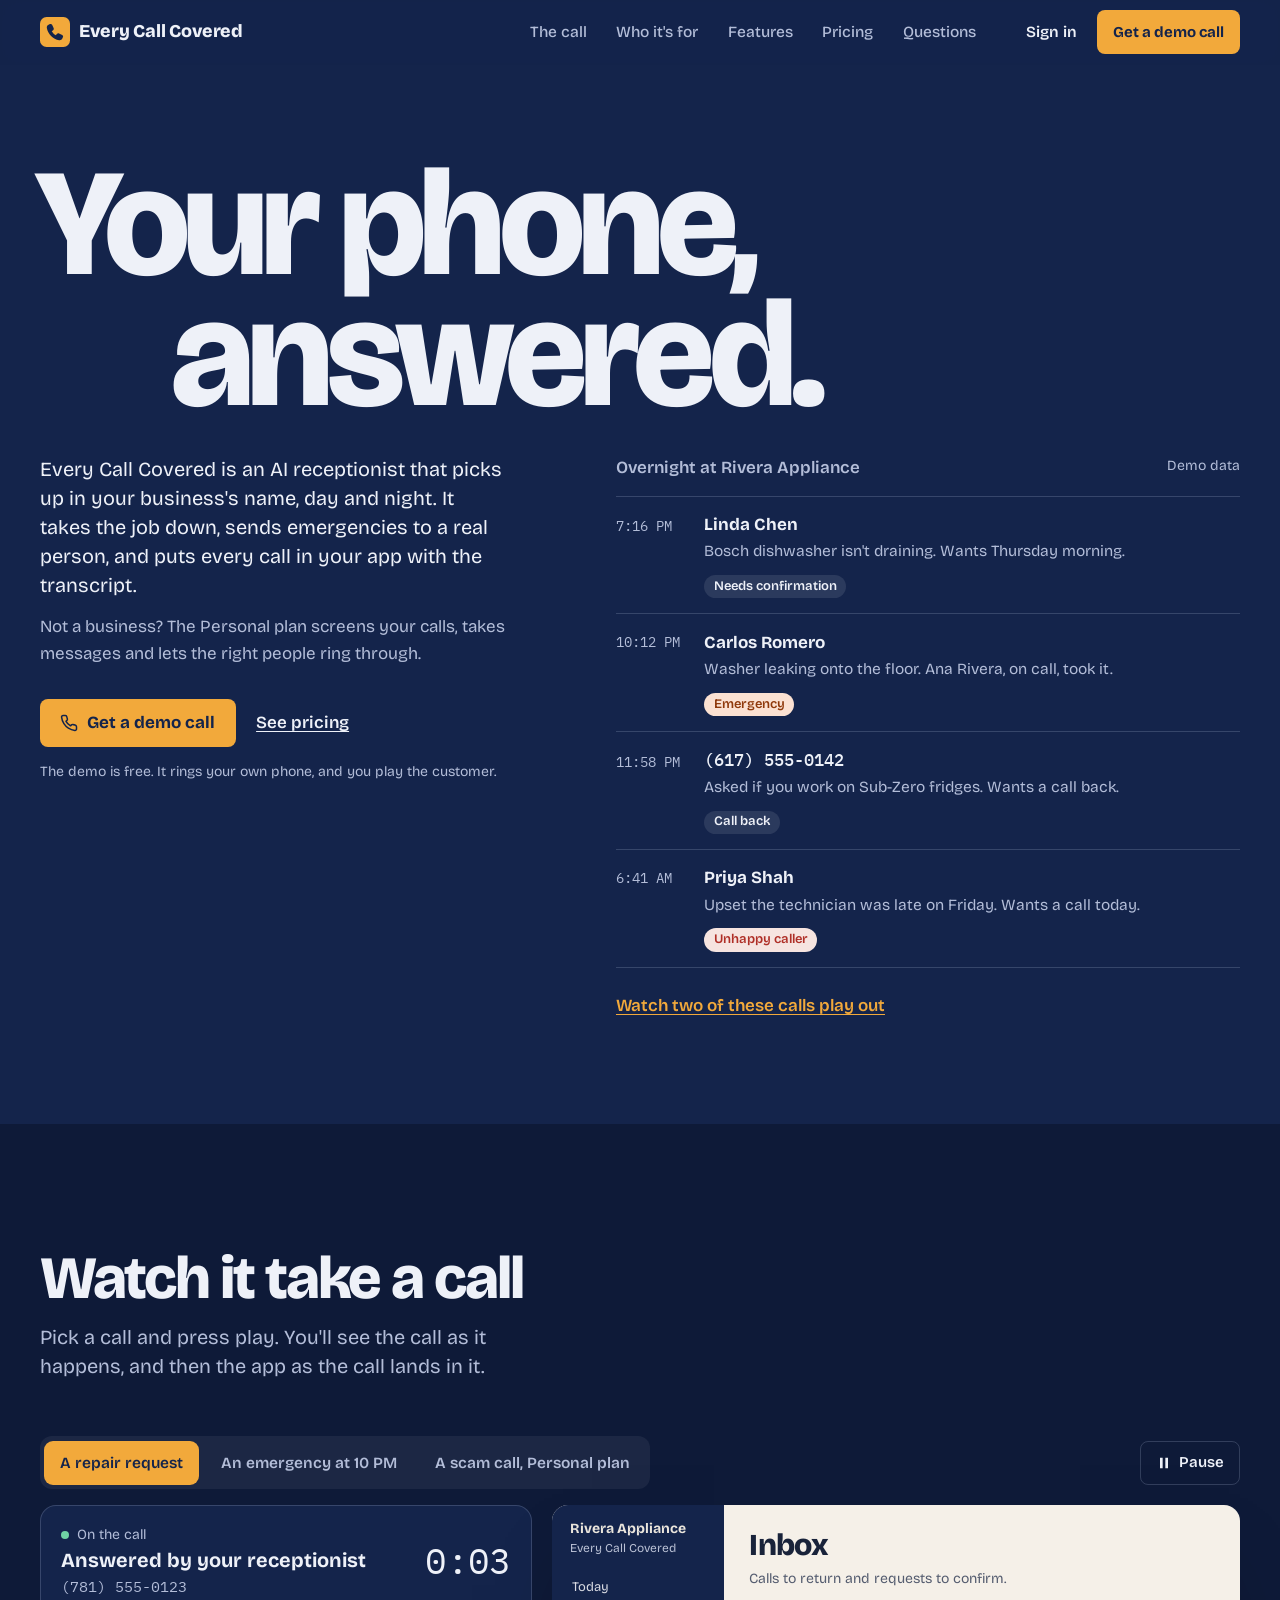
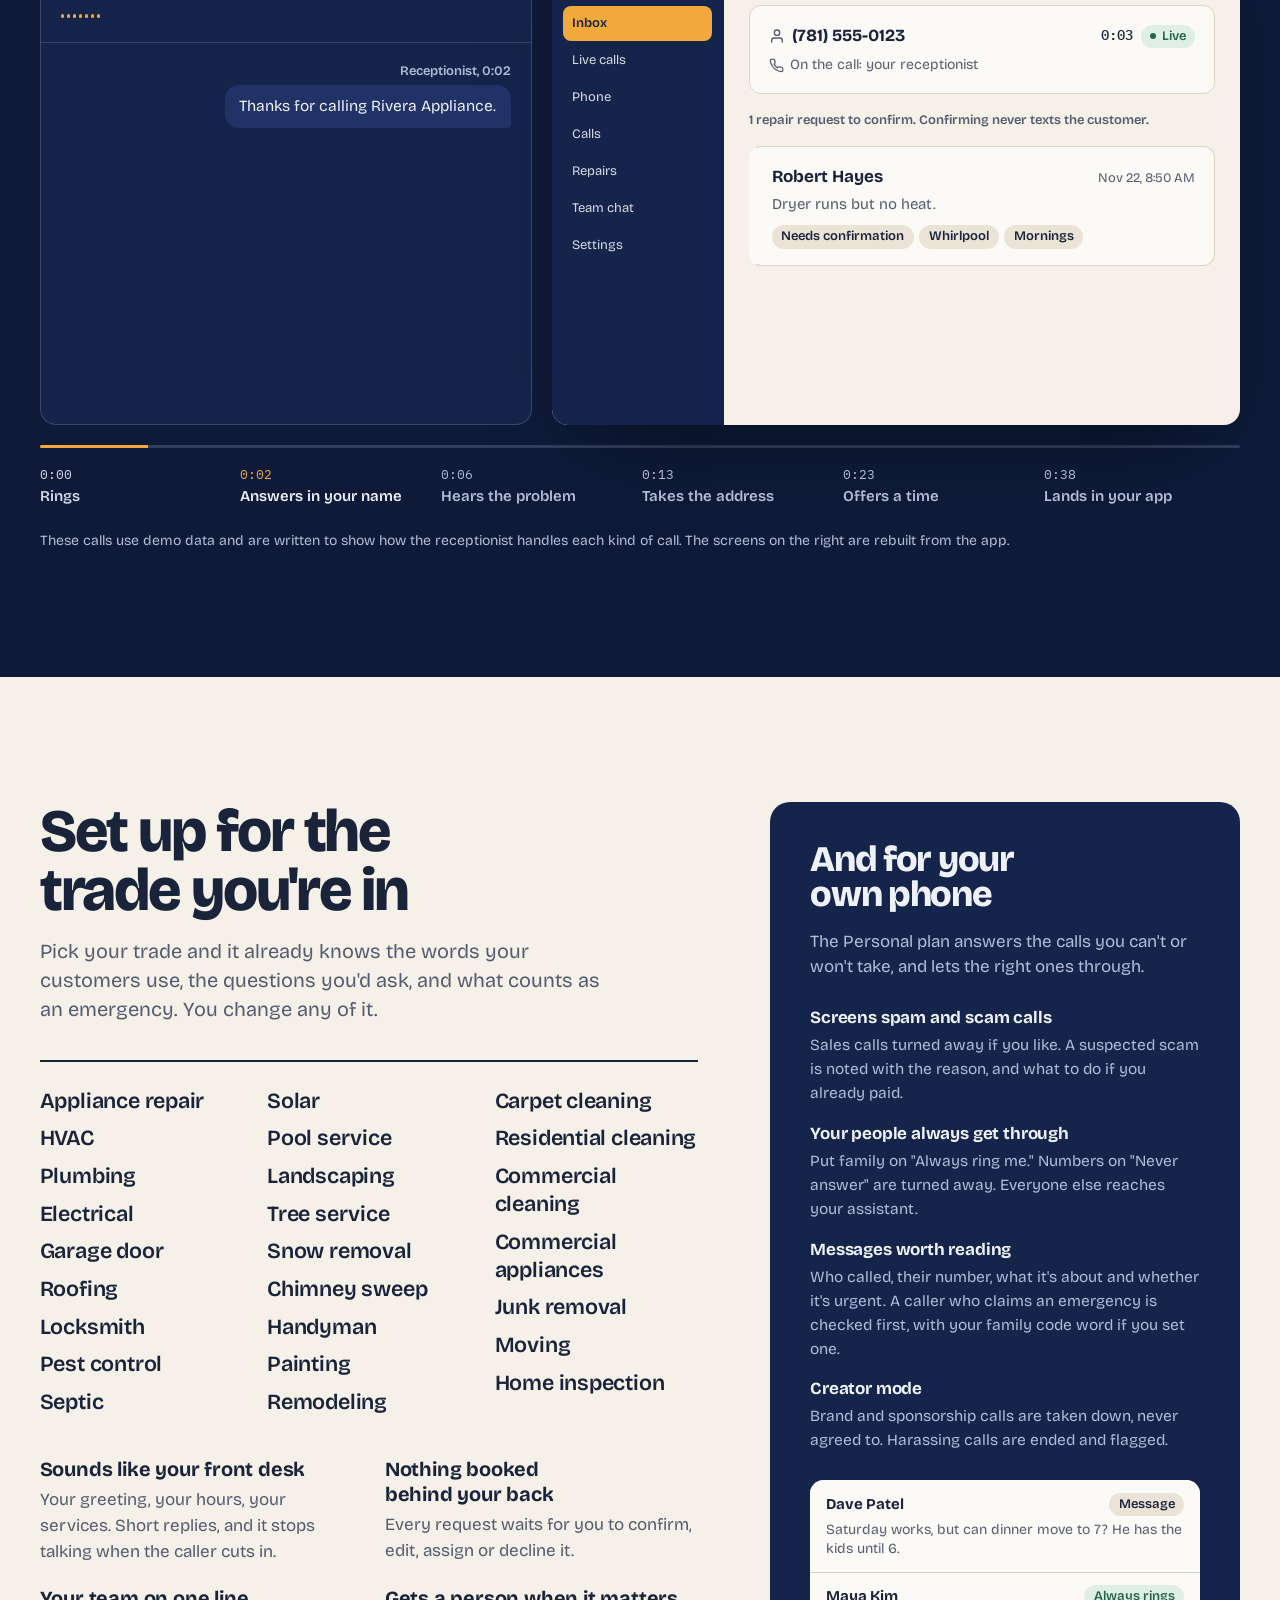
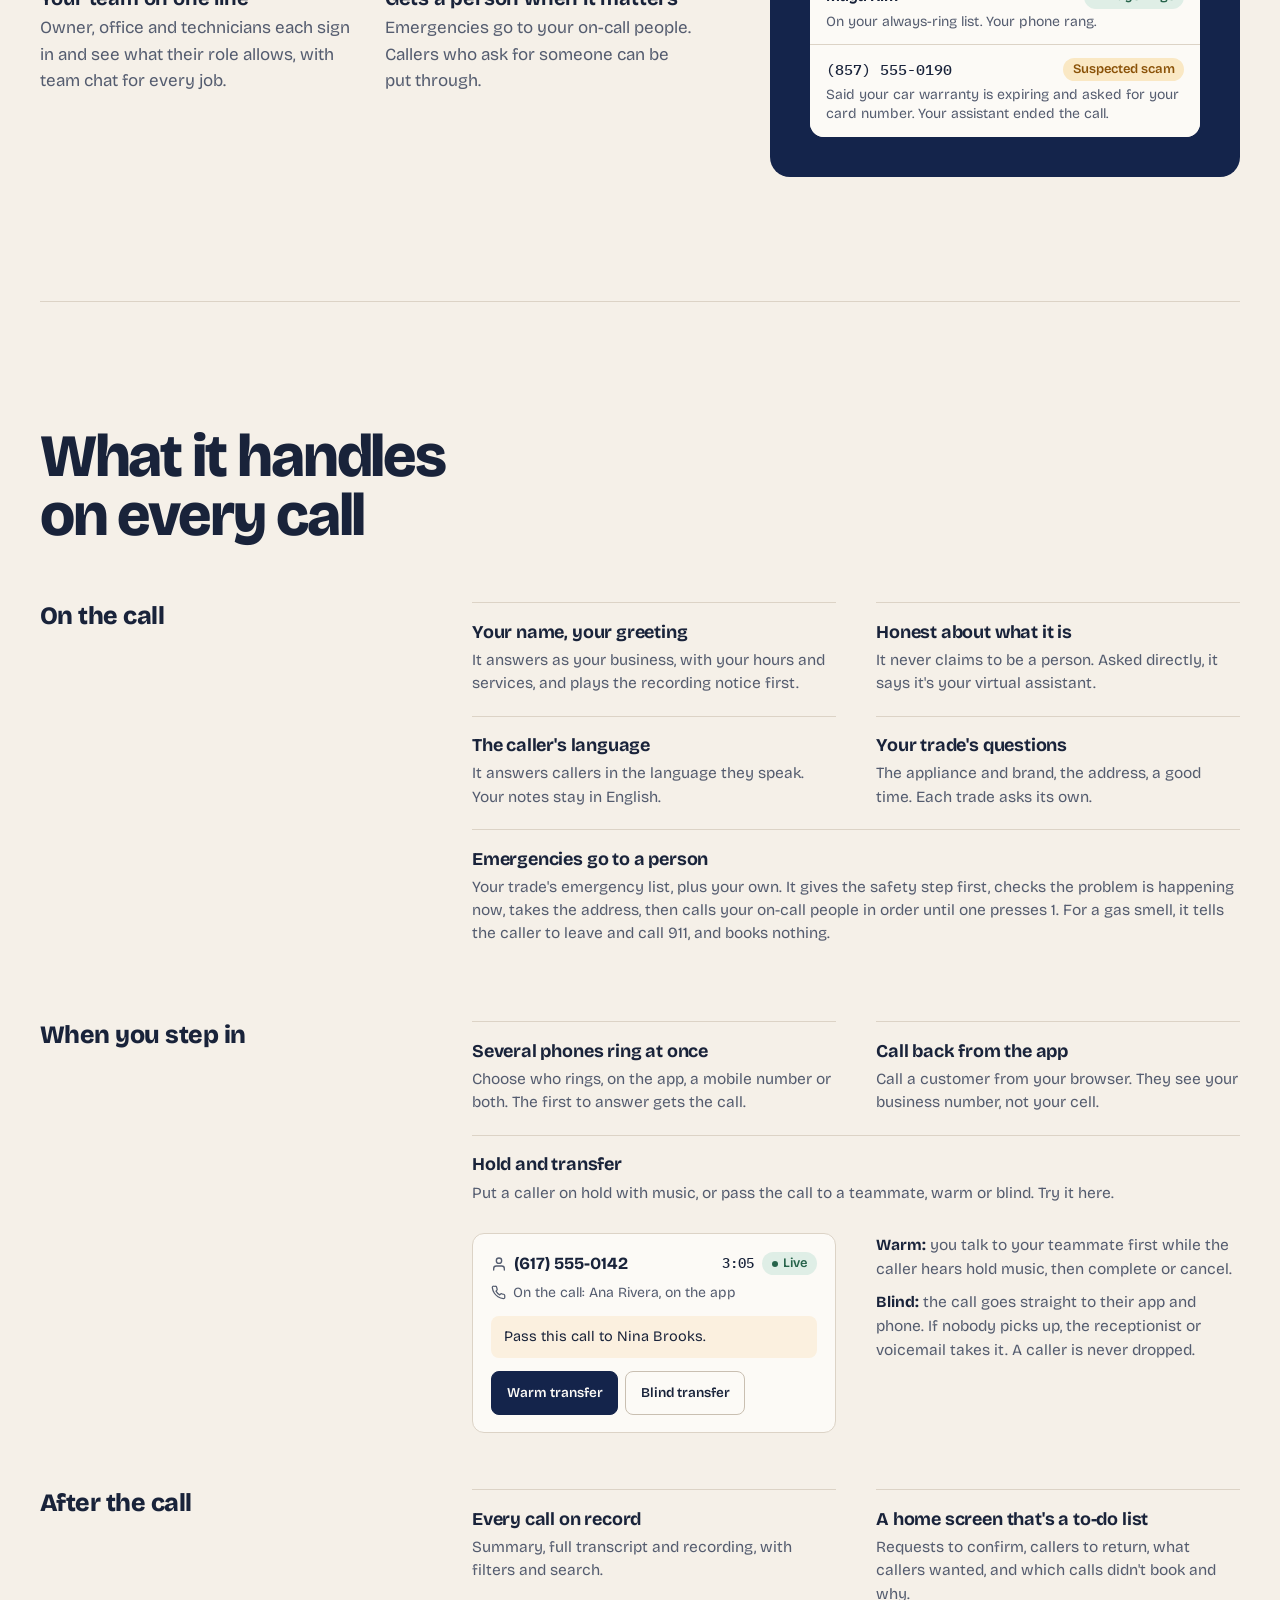
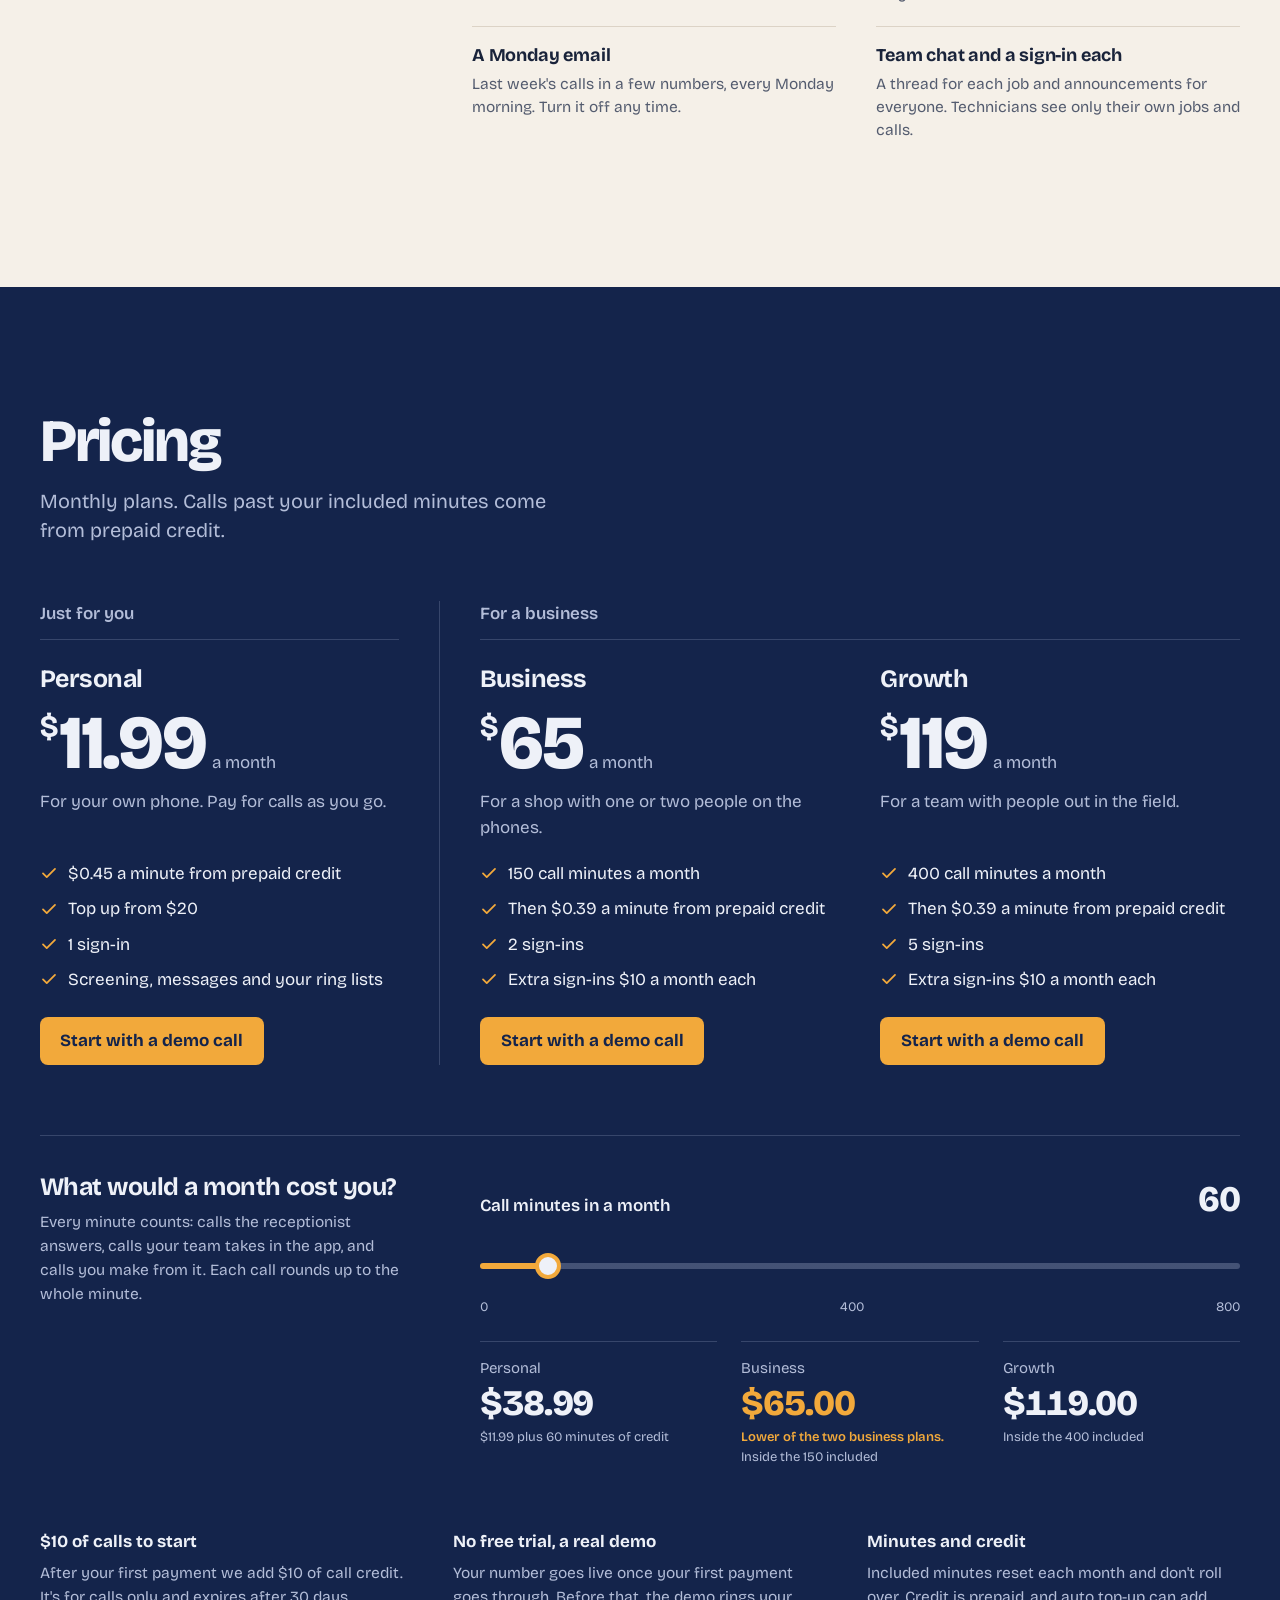
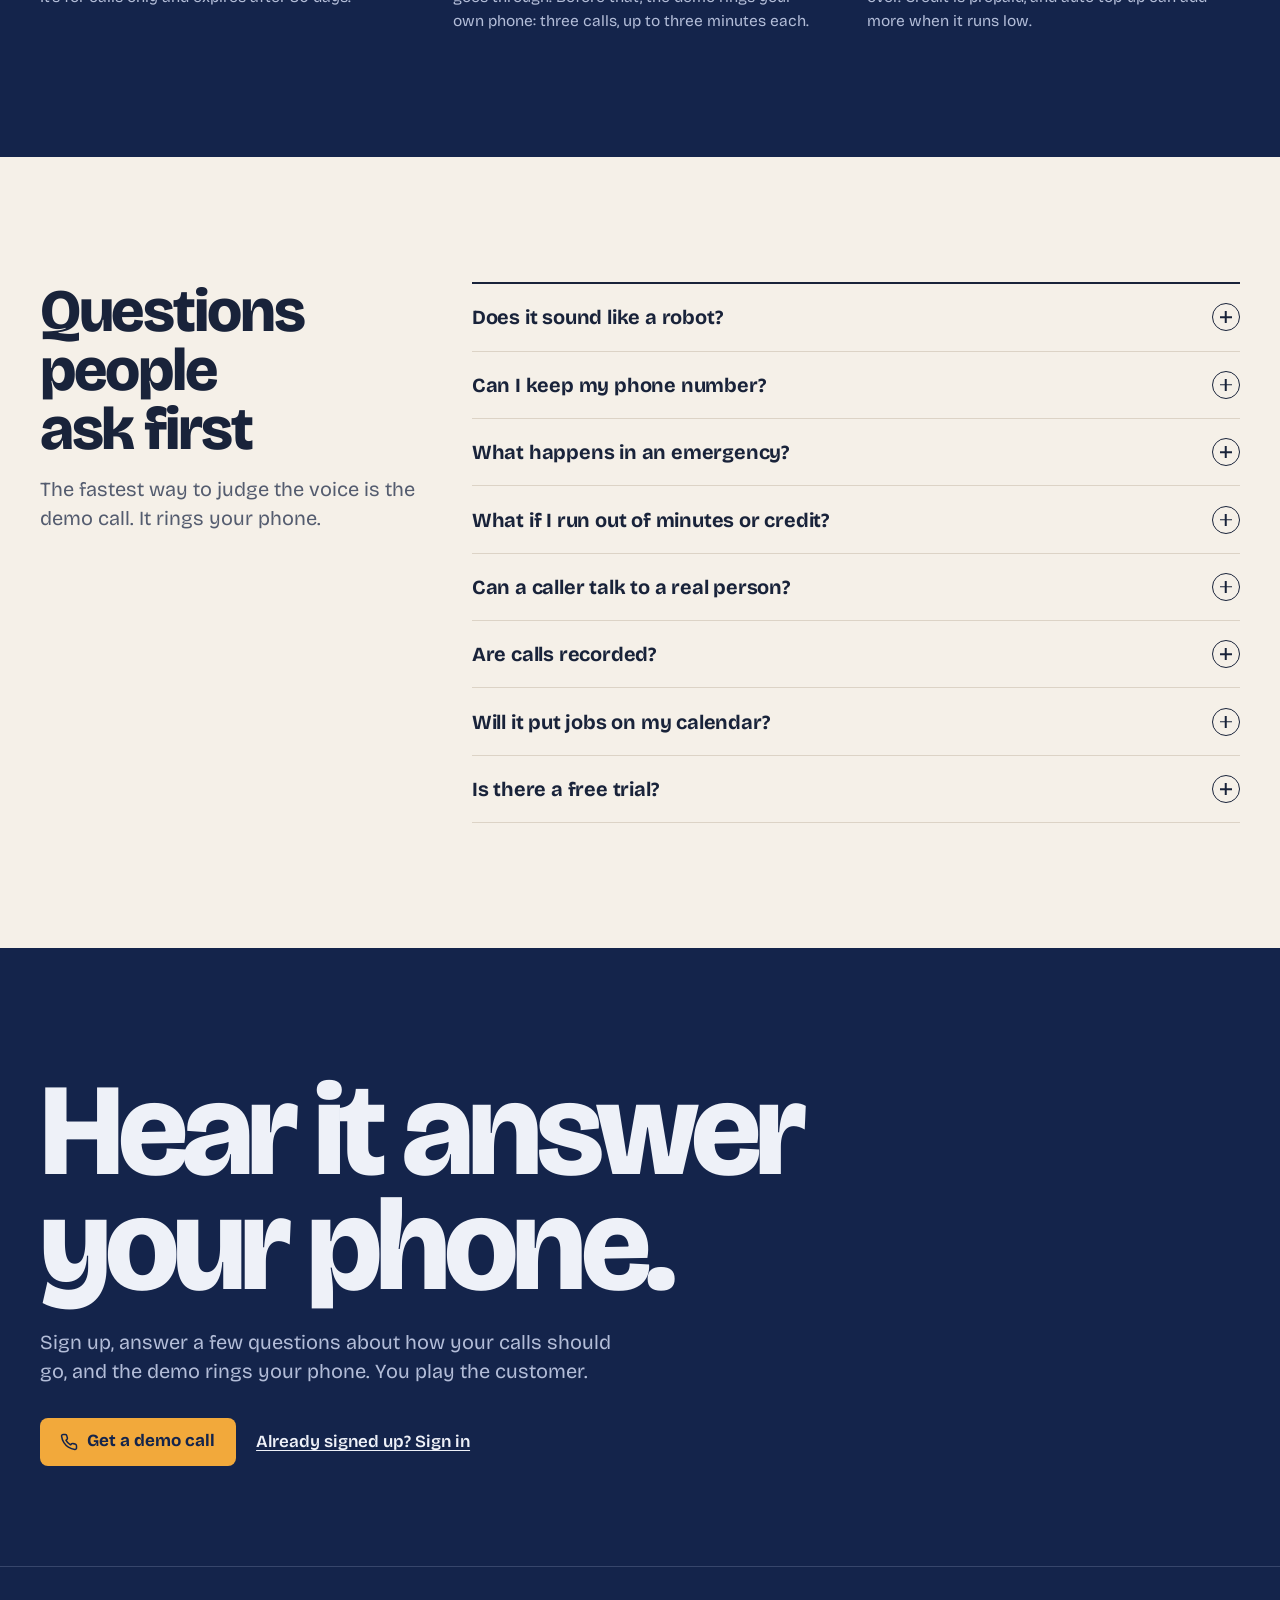
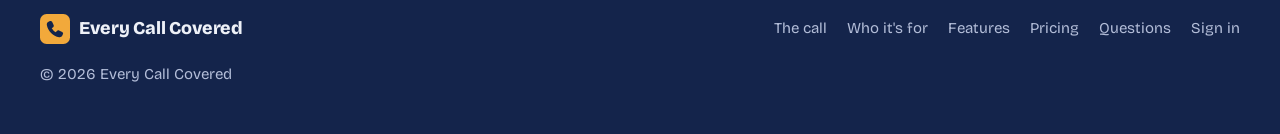
==== index.html @ 20a471ec "Fix the first design review's findings Transcript scrolls to its last line, a jump to the app on pho" ====
<!doctype html>
<html lang="en">
<head>
<meta charset="utf-8">
<meta name="viewport" content="width=device-width, initial-scale=1, viewport-fit=cover">
<title>Every Call Covered: an AI receptionist that answers in your name</title>
<meta name="description" content="Every Call Covered answers your phone in your business's name, day and night. It takes the job down, sends emergencies to a person, and puts every call in your app with the transcript. Plans for trade businesses and for individuals.">
<!-- The app's address. Every sign-up, demo and sign-in link on this page takes it from here (assets/site.js). -->
<meta name="ecc-app-url" content="https://every-call-covered.replit.app/sign-in">
<meta name="theme-color" content="#14244b">
<meta property="og:title" content="Every Call Covered">
<meta property="og:description" content="An AI receptionist that answers in your name, day and night, and puts every call in your app.">
<meta property="og:type" content="website">
<meta property="og:url" content="https://everycallcovered.com/">
<link rel="canonical" href="https://everycallcovered.com/">
<link rel="icon" href="/favicon.svg" type="image/svg+xml">
<link rel="preconnect" href="https://fonts.googleapis.com">
<link rel="preconnect" href="https://fonts.gstatic.com" crossorigin>
<link href="https://fonts.googleapis.com/css2?family=Bricolage+Grotesque:opsz,wght@12..96,400..800&family=IBM+Plex+Mono:wght@400;500&display=swap" rel="stylesheet">
<link rel="stylesheet" href="/assets/site.css">
<script>document.documentElement.classList.add("js");</script>
</head>
<body>
<svg width="0" height="0" style="position:absolute" aria-hidden="true">
  <symbol id="i-mark" viewBox="0 0 32 32"><rect width="32" height="32" rx="7" fill="#f2a93b"/><path d="M10.6 7.5c.9-.4 1.9 0 2.3.8l1.6 3.4c.4.8.2 1.7-.5 2.3l-1.5 1.2a11.6 11.6 0 0 0 4.3 4.3l1.2-1.5c.6-.7 1.5-.9 2.3-.5l3.4 1.6c.8.4 1.2 1.4.8 2.3l-.7 1.6c-.6 1.3-2 2.1-3.4 1.8C13.9 23.6 8.4 18.1 7.3 11.6c-.3-1.4.5-2.8 1.8-3.4z" fill="#14244b"/></symbol>
  <symbol id="i-phone" viewBox="0 0 24 24"><path fill="none" stroke="currentColor" stroke-width="2" stroke-linecap="round" stroke-linejoin="round" d="M22 16.9v3a2 2 0 0 1-2.2 2 19.8 19.8 0 0 1-8.6-3.1 19.5 19.5 0 0 1-6-6A19.8 19.8 0 0 1 2.1 4.2 2 2 0 0 1 4.1 2h3a2 2 0 0 1 2 1.7c.1.9.4 1.8.7 2.7a2 2 0 0 1-.5 2.1L8 9.8a16 16 0 0 0 6 6l1.3-1.3a2 2 0 0 1 2.1-.4c.9.3 1.8.6 2.7.7a2 2 0 0 1 1.7 2z"/></symbol>
  <symbol id="i-play" viewBox="0 0 24 24"><path fill="currentColor" d="M7 4.5v15a1 1 0 0 0 1.5.9l12-7.5a1 1 0 0 0 0-1.8l-12-7.5A1 1 0 0 0 7 4.5z"/></symbol>
  <symbol id="i-pause" viewBox="0 0 24 24"><path fill="currentColor" d="M6 4h4v16H6zM14 4h4v16h-4z"/></symbol>
  <symbol id="i-replay" viewBox="0 0 24 24"><path fill="none" stroke="currentColor" stroke-width="2" stroke-linecap="round" stroke-linejoin="round" d="M3 12a9 9 0 1 0 3-6.7L3 8M3 3v5h5"/></symbol>
  <symbol id="i-check" viewBox="0 0 24 24"><path fill="none" stroke="currentColor" stroke-width="2.4" stroke-linecap="round" stroke-linejoin="round" d="M4 12.5l5 5L20 6.5"/></symbol>
  <symbol id="i-user" viewBox="0 0 24 24"><path fill="none" stroke="currentColor" stroke-width="2" stroke-linecap="round" stroke-linejoin="round" d="M20 21v-2a4 4 0 0 0-4-4H8a4 4 0 0 0-4 4v2M12 11a4 4 0 1 0 0-8 4 4 0 0 0 0 8z"/></symbol>
  <symbol id="i-shield" viewBox="0 0 24 24"><path fill="none" stroke="currentColor" stroke-width="2" stroke-linecap="round" stroke-linejoin="round" d="M12 22s8-4 8-10V5l-8-3-8 3v7c0 6 8 10 8 10zM12 8v4M12 16h.01"/></symbol>
</svg>

<a class="skip" href="#main">Skip to the content</a>

<header class="site-head" id="top">
  <div class="wrap">
    <a class="brand" href="/" aria-label="Every Call Covered, home"><svg aria-hidden="true"><use href="#i-mark"/></svg><span>Every Call Covered</span></a>
    <nav class="site-nav" aria-label="Sections">
      <a href="#the-call">The call</a>
      <a href="#who">Who it's for</a>
      <a href="#features">Features</a>
      <a href="#pricing">Pricing</a>
      <a href="#questions">Questions</a>
    </nav>
    <div class="head-actions">
      <a class="signin" data-app href="#get-started">Sign in</a>
      <a class="btn small" data-app href="#get-started"><span class="wide-only">Get a demo call</span><span class="narrow-only">Demo call</span></a>
      <button class="menu-btn" type="button" aria-expanded="false" aria-controls="menu" aria-label="Menu"><svg aria-hidden="true" viewBox="0 0 24 24"><path d="M4 7h16M4 12h16M4 17h16" fill="none" stroke="currentColor" stroke-width="2" stroke-linecap="round"/></svg></button>
    </div>
  </div>
  <nav class="menu" id="menu" aria-label="Sections, menu" hidden>
    <div class="wrap">
      <a href="#the-call">The call</a>
      <a href="#who">Who it's for</a>
      <a href="#features">Features</a>
      <a href="#pricing">Pricing</a>
      <a href="#questions">Questions</a>
      <a data-app href="#get-started">Sign in</a>
    </div>
  </nav>
</header>

<main id="main">

<section class="hero" aria-labelledby="hero-title">
  <div class="wrap">
    <h1 id="hero-title"><span>Your phone,</span> <span class="second">answered.</span></h1>
    <div class="hero-copy">
      <p class="lede">Every Call Covered is an AI receptionist that picks up in your business's name, day and night. It takes the job down, sends emergencies to a real person, and puts every call in your app with the transcript.</p>
      <p class="lede-2">Not a business? The Personal plan screens your calls, takes messages and lets the right people ring through.</p>
      <div class="ctas">
        <a class="btn" data-app href="#get-started" id="hero-cta"><svg aria-hidden="true"><use href="#i-phone"/></svg>Get a demo call</a>
        <a class="link" href="#pricing">See pricing</a>
      </div>
      <p class="fine">The demo is free. It rings your own phone, and you play the customer.</p>
    </div>

    <div class="night-log">
      <h2>Overnight at Rivera Appliance <small>Demo data</small></h2>
      <ol class="log" id="log">
        <li><div class="row"><time>7:16 PM</time><span class="who">Linda Chen</span><span class="what">Bosch dishwasher isn't draining. Wants Thursday morning.</span><span class="tagline"><span class="tag dark">Needs confirmation</span></span></div></li>
        <li><div class="row"><time>10:12 PM</time><span class="who">Carlos Romero</span><span class="what">Washer leaking onto the floor. Ana Rivera, on call, took it.</span><span class="tagline"><span class="tag alarm">Emergency</span></span></div></li>
        <li><div class="row"><time>11:58 PM</time><span class="who num">(617) 555-0142</span><span class="what">Asked if you work on Sub-Zero fridges. Wants a call back.</span><span class="tagline"><span class="tag dark">Call back</span></span></div></li>
        <li><div class="row"><time>6:41 AM</time><span class="who">Priya Shah</span><span class="what">Upset the technician was late on Friday. Wants a call today.</span><span class="tagline"><span class="tag bad">Unhappy caller</span></span></div></li>
      </ol>
      <p class="log-more"><a class="link" href="#the-call">Watch two of these calls play out</a></p>
    </div>
  </div>
</section>

<section class="call-section" id="the-call" aria-labelledby="call-title">
  <div class="wrap">
    <div class="section-head">
      <h2 id="call-title">Watch it take a call</h2>
      <p>Pick a call and press play. You'll see the call as it happens, and then the app as the call lands in it.</p>
    </div>

    <div class="player" id="player">
      <div class="player-bar">
        <div class="scenarios" role="tablist" aria-label="Example calls">
          <button role="tab" id="tab-repair" aria-selected="true" aria-controls="stage" data-scenario="repair"><span class="wide-only">A repair request</span><span class="narrow-only">Repair</span></button>
          <button role="tab" id="tab-emergency" aria-selected="false" aria-controls="stage" data-scenario="emergency" tabindex="-1"><span class="wide-only">An emergency at 10 PM</span><span class="narrow-only">Emergency</span></button>
          <button role="tab" id="tab-scam" aria-selected="false" aria-controls="stage" data-scenario="scam" tabindex="-1"><span class="wide-only">A scam call, Personal plan</span><span class="narrow-only">Scam, Personal</span></button>
        </div>
        <div class="transport">
          <button class="ghost" id="play" type="button"><svg aria-hidden="true"><use href="#i-play"/></svg><span>Play</span></button>
        </div>
      </div>

      <div class="stage" id="stage" role="tabpanel" aria-labelledby="tab-repair">
        <div class="line" id="line" data-state="idle">
          <div class="line-head">
            <span class="line-state"><span class="led" aria-hidden="true"></span><span id="line-state">Waiting for a call</span></span>
            <span class="line-who" id="line-who">Rivera Appliance</span>
            <span class="line-num" id="line-num">Your business line</span>
            <span class="clock" id="clock" aria-hidden="true">0:00</span>
            <span class="meter" aria-hidden="true"><i></i><i></i><i></i><i></i><i></i><i></i><i></i></span>
          </div>
          <div class="transcript" id="transcript" role="log" aria-live="off" aria-label="Transcript" tabindex="0"></div>
          <button class="ghost to-app" id="to-app" type="button">See where it landed in the app</button>
        </div>

        <div class="app" id="app" role="region" aria-label="The app">
          <aside class="app-side" aria-hidden="true">
            <div class="biz" id="app-biz">Rivera Appliance<small>Every Call Covered</small></div>
            <ul id="app-nav"></ul>
          </aside>
          <div>
            <div class="app-top" aria-hidden="true"><span id="app-biz-top">Rivera Appliance<small>Every Call Covered</small></span></div>
            <div class="app-main" id="app-main"></div>
          </div>
        </div>
      </div>

      <div class="chapters">
        <div class="progress" aria-hidden="true"><i id="progress"></i></div>
        <ol class="chapter-list" id="chapters" aria-label="Parts of the call"></ol>
      </div>
      <p class="sr-only" aria-live="polite" id="announce"></p>
      <p class="demo-note">These calls use demo data and are written to show how the receptionist handles each kind of call. The screens on the right are rebuilt from the app.</p>
    </div>
  </div>
</section>

<div class="light">
<section class="audience" id="who" aria-labelledby="who-title">
  <div class="wrap who-grid">
    <div>
      <h2 id="who-title">Set up for the trade you're in</h2>
      <p class="intro">Pick your trade and it already knows the words your customers use, the questions you'd ask, and what counts as an emergency. You change any of it.</p>
      <ul class="trades" aria-label="Trades it comes set up for">
        <li>Appliance repair</li><li>HVAC</li><li>Plumbing</li><li>Electrical</li><li>Garage door</li><li>Roofing</li>
        <li>Locksmith</li><li>Pest control</li><li>Septic</li><li>Solar</li><li>Pool service</li><li>Landscaping</li>
        <li>Tree service</li><li>Snow removal</li><li>Chimney sweep</li><li>Handyman</li><li>Painting</li>
        <li>Remodeling</li><li>Carpet cleaning</li><li>Residential cleaning</li><li>Commercial cleaning</li>
        <li>Commercial appliances</li><li>Junk removal</li><li>Moving</li><li>Home inspection</li>
      </ul>
      <div class="biz-points">
        <div><h3>Sounds like your front desk</h3><p>Your greeting, your hours, your services. Short replies, and it stops talking when the caller cuts in.</p></div>
        <div><h3>Nothing booked behind your back</h3><p>Every request waits for you to confirm, edit, assign or decline it.</p></div>
        <div><h3>Your team on one line</h3><p>Owner, office and technicians each sign in and see what their role allows, with team chat for every job.</p></div>
        <div><h3>Gets a person when it matters</h3><p>Emergencies go to your on-call people. Callers who ask for someone can be put through.</p></div>
      </div>
    </div>

    <aside class="me" aria-labelledby="me-title">
      <h2 id="me-title">And for your own phone</h2>
      <p class="intro">The Personal plan answers the calls you can't or won't take, and lets the right ones through.</p>
      <div class="me-points">
        <div><h3>Screens spam and scam calls</h3><p>Sales calls turned away if you like. A suspected scam is noted with the reason, and what to do if you already paid.</p></div>
        <div><h3>Your people always get through</h3><p>Put family on "Always ring me." Numbers on "Never answer" are turned away. Everyone else reaches your assistant.</p></div>
        <div><h3>Messages worth reading</h3><p>Who called, their number, what it's about and whether it's urgent. A caller who claims an emergency is checked first, with your family code word if you set one.</p></div>
        <div><h3>Creator mode</h3><p>Brand and sponsorship calls are taken down, never agreed to. Harassing calls are ended and flagged.</p></div>
      </div>
      <div class="mini" role="group" aria-label="Calls today, from the Personal app">
        <div class="mini-row"><span class="n">Dave Patel</span><span class="tag">Message</span><span class="d">Saturday works, but can dinner move to 7? He has the kids until 6.</span></div>
        <div class="mini-row"><span class="n">Maya Kim</span><span class="tag ok">Always rings</span><span class="d">On your always-ring list. Your phone rang.</span></div>
        <div class="mini-row"><span class="n num">(857) 555-0190</span><span class="tag warn">Suspected scam</span><span class="d">Said your car warranty is expiring and asked for your card number. Your assistant ended the call.</span></div>
      </div>
    </aside>
  </div>
</section>

<section class="features" id="features" aria-labelledby="features-title">
  <div class="wrap features-inner">
    <div class="section-head">
      <h2 id="features-title">What it handles on every call</h2>
    </div>

    <div class="groups">
      <div class="group">
        <h3>On the call</h3>
        <ul class="items">
          <li><strong>Your name, your greeting</strong><span>It answers as your business, with your hours and services, and plays the recording notice first.</span></li>
          <li><strong>Honest about what it is</strong><span>It never claims to be a person. Asked directly, it says it's your virtual assistant.</span></li>
          <li><strong>The caller's language</strong><span>It answers callers in the language they speak. Your notes stay in English.</span></li>
          <li><strong>Your trade's questions</strong><span>The appliance and brand, the address, a good time. Each trade asks its own.</span></li>
          <li class="wide"><strong>Emergencies go to a person</strong><span>Your trade's emergency list, plus your own. It gives the safety step first, checks the problem is happening now, takes the address, then calls your on-call people in order until one presses 1. For a gas smell, it tells the caller to leave and call 911, and books nothing.</span></li>
        </ul>
      </div>

      <div class="group">
        <h3>When you step in</h3>
        <div>
          <ul class="items">
            <li><strong>Several phones ring at once</strong><span>Choose who rings, on the app, a mobile number or both. The first to answer gets the call.</span></li>
            <li><strong>Call back from the app</strong><span>Call a customer from your browser. They see your business number, not your cell.</span></li>
            <li class="wide"><strong>Hold and transfer</strong><span>Put a caller on hold with music, or pass the call to a teammate, warm or blind. Try it here.</span></li>
          </ul>
          <div class="transfer-demo">
            <div class="app compact">
                <div class="panel live-card" id="live-card">
                  <div class="top">
                    <span class="who"><svg aria-hidden="true"><use href="#i-user"/></svg><span class="caller-num">(617) 555-0142</span></span>
                    <span class="right"><span class="num">3:05</span><span class="tag ok"><span class="dot"></span>Live</span></span>
                  </div>
                  <p class="meta"><svg aria-hidden="true"><use href="#i-phone"/></svg><span id="xfer-on">On the call: Ana Rivera, on the app</span></p>
                  <p class="status" id="xfer-status" aria-live="polite">Pass this call to Nina Brooks.</p>
                  <div class="app-actions" id="xfer-actions"></div>
                </div>
            </div>
            <div class="explain">
              <p><strong>Warm:</strong> you talk to your teammate first while the caller hears hold music, then complete or cancel.</p>
              <p><strong>Blind:</strong> the call goes straight to their app and phone. If nobody picks up, the receptionist or voicemail takes it. A caller is never dropped.</p>
            </div>
          </div>
        </div>
      </div>

      <div class="group">
        <h3>After the call</h3>
        <ul class="items">
          <li><strong>Every call on record</strong><span>Summary, full transcript and recording, with filters and search.</span></li>
          <li><strong>A home screen that's a to-do list</strong><span>Requests to confirm, callers to return, what callers wanted, and which calls didn't book and why.</span></li>
          <li><strong>A Monday email</strong><span>Last week's calls in a few numbers, every Monday morning. Turn it off any time.</span></li>
          <li><strong>Team chat and a sign-in each</strong><span>A thread for each job and announcements for everyone. Technicians see only their own jobs and calls.</span></li>
        </ul>
      </div>
    </div>
  </div>
</section>
</div>

<section class="pricing" id="pricing" aria-labelledby="pricing-title">
  <div class="wrap">
    <div class="section-head">
      <h2 id="pricing-title">Pricing</h2>
      <p>Monthly plans. Calls past your included minutes come from prepaid credit.</p>
    </div>

    <div class="plans">
      <div class="family me-plan">
        <h3>Just for you</h3>
        <div class="family-plans">
          <div class="plan">
            <h4>Personal</h4>
            <p class="price"><b><sup>$</sup>11.99</b><span>a month</span></p>
            <p class="for">For your own phone. Pay for calls as you go.</p>
            <ul>
              <li><svg aria-hidden="true"><use href="#i-check"/></svg><span>$0.45 a minute from prepaid credit</span></li>
              <li><svg aria-hidden="true"><use href="#i-check"/></svg><span>Top up from $20</span></li>
              <li><svg aria-hidden="true"><use href="#i-check"/></svg><span>1 sign-in</span></li>
              <li><svg aria-hidden="true"><use href="#i-check"/></svg><span>Screening, messages and your ring lists</span></li>
            </ul>
            <a class="btn" data-app href="#get-started">Start with a demo call</a>
          </div>
        </div>
      </div>
      <div class="family biz-plans">
        <h3>For a business</h3>
        <div class="family-plans">
          <div class="plan">
            <h4>Business</h4>
            <p class="price"><b><sup>$</sup>65</b><span>a month</span></p>
            <p class="for">For a shop with one or two people on the phones.</p>
            <ul>
              <li><svg aria-hidden="true"><use href="#i-check"/></svg><span>150 call minutes a month</span></li>
              <li><svg aria-hidden="true"><use href="#i-check"/></svg><span>Then $0.39 a minute from prepaid credit</span></li>
              <li><svg aria-hidden="true"><use href="#i-check"/></svg><span>2 sign-ins</span></li>
              <li><svg aria-hidden="true"><use href="#i-check"/></svg><span>Extra sign-ins $10 a month each</span></li>
            </ul>
            <a class="btn" data-app href="#get-started">Start with a demo call</a>
          </div>
          <div class="plan">
            <h4>Growth</h4>
            <p class="price"><b><sup>$</sup>119</b><span>a month</span></p>
            <p class="for">For a team with people out in the field.</p>
            <ul>
              <li><svg aria-hidden="true"><use href="#i-check"/></svg><span>400 call minutes a month</span></li>
              <li><svg aria-hidden="true"><use href="#i-check"/></svg><span>Then $0.39 a minute from prepaid credit</span></li>
              <li><svg aria-hidden="true"><use href="#i-check"/></svg><span>5 sign-ins</span></li>
              <li><svg aria-hidden="true"><use href="#i-check"/></svg><span>Extra sign-ins $10 a month each</span></li>
            </ul>
            <a class="btn" data-app href="#get-started">Start with a demo call</a>
          </div>
        </div>
      </div>
    </div>

    <div class="calc" id="calc">
      <div>
        <h3>What would a month cost you?</h3>
        <p class="hint">Every minute counts: calls the receptionist answers, calls your team takes in the app, and calls you make from it. Each call rounds up to the whole minute.</p>
      </div>
      <div>
        <label for="minutes">Call minutes in a month <output class="minutes" id="minutes-out" for="minutes">60</output></label>
        <input class="range" type="range" id="minutes" min="0" max="800" step="10" value="60">
        <div class="range-scale" aria-hidden="true"><span>0</span><span>400</span><span>800</span></div>
        <ul class="totals" id="totals">
          <li data-plan="personal"><span class="p">Personal</span><span class="v">$101.99</span><span class="why">$11.99 plus 200 minutes of credit</span></li>
          <li data-plan="business"><span class="p">Business</span><span class="v">$84.50</span><span class="why">50 minutes past the 150 included</span></li>
          <li data-plan="growth"><span class="p">Growth</span><span class="v">$119.00</span><span class="why">Inside the 400 included</span></li>
        </ul>
      </div>
    </div>

    <div class="good-to-know">
      <div><h4>$10 of calls to start</h4><p>After your first payment we add $10 of call credit. It's for calls only and expires after 30 days.</p></div>
      <div><h4>No free trial, a real demo</h4><p>Your number goes live once your first payment goes through. Before that, the demo rings your own phone: three calls, up to three minutes each.</p></div>
      <div><h4>Minutes and credit</h4><p>Included minutes reset each month and don't roll over. Credit is prepaid, and auto top-up can add more when it runs low.</p></div>
    </div>
  </div>
</section>

<div class="light">
<section class="faq" id="questions" aria-labelledby="faq-title">
  <div class="wrap">
    <div class="section-head">
      <h2 id="faq-title">Questions people ask first</h2>
      <p>The fastest way to judge the voice is the demo call. It rings your phone.</p>
    </div>
    <div class="qa">
      <details>
        <summary>Does it sound like a robot?<span class="pm" aria-hidden="true"></span></summary>
        <div class="a"><p>It talks in short turns at a normal pace, stops when the caller cuts in, and doesn't repeat the same question word for word. It never says "as an AI."</p><p>It also never pretends to be a person. If a caller asks, it says it's your virtual assistant.</p></div>
      </details>
      <details>
        <summary>Can I keep my phone number?<span class="pm" aria-hidden="true"></span></summary>
        <div class="a"><p>Yes. You get a new local number for the line, and you forward your current number to it. Setup shows the forwarding steps for Verizon, AT&amp;T, T-Mobile, office and home lines, plus a way that works with any phone company.</p><p>Nothing is ported, and no phone-company PIN is needed.</p></div>
      </details>
      <details>
        <summary>What happens in an emergency?<span class="pm" aria-hidden="true"></span></summary>
        <div class="a"><p>You choose what counts as an emergency, starting from your trade's list, and who's on call, in order. When a caller describes one, the receptionist gives the safety step first, checks it's happening now, and takes their name, number and address.</p><p>Then it calls your first on-call person, who presses 1 to take it. If they don't answer within about a minute, it tries the next person. It never promises the caller an arrival time.</p><p>By default this applies after hours. You can turn it on for any time of day.</p></div>
      </details>
      <details>
        <summary>What if I run out of minutes or credit?<span class="pm" aria-hidden="true"></span></summary>
        <div class="a"><p>On Business and Growth, calls past your included minutes use prepaid credit at $0.39 a minute. You get an email when credit runs low, and auto top-up can add more for you. If minutes and credit both run out, callers reach a plain voicemail until you top up.</p><p>On Personal, every call uses credit at $0.45 a minute. When about a minute is left on a call, your assistant says so, and it ends the call politely when credit runs out.</p></div>
      </details>
      <details>
        <summary>Can a caller talk to a real person?<span class="pm" aria-hidden="true"></span></summary>
        <div class="a"><p>Yes, if you want that. Turn on transfers, and during your hours the receptionist takes the caller's name and number, then rings the phones you chose. If nobody can pick up, it takes a message.</p><p>Your team can also pass any live call to each other, warm or blind.</p></div>
      </details>
      <details>
        <summary>Are calls recorded?<span class="pm" aria-hidden="true"></span></summary>
        <div class="a"><p>Every answered call starts with a recording notice. If a caller says they don't want to be recorded, the recording is deleted.</p><p>Recordings play from the call's page, next to the transcript, and are kept for a year. You can delete one sooner.</p></div>
      </details>
      <details>
        <summary>Will it put jobs on my calendar?<span class="pm" aria-hidden="true"></span></summary>
        <div class="a"><p>No. Every request lands in your inbox as "Needs confirmation." You confirm, edit, assign or decline it. Nothing is scheduled on its own, and confirming never texts the customer.</p></div>
      </details>
      <details>
        <summary>Is there a free trial?<span class="pm" aria-hidden="true"></span></summary>
        <div class="a"><p>No trial, but a free demo. Sign up, tell it how your calls should be answered, and it calls your phone. You play a customer and it plays your receptionist. You get three demo calls of up to three minutes each, and the transcript of each one.</p></div>
      </details>
    </div>
  </div>
</section>
</div>

<section class="closer" id="get-started" aria-labelledby="closer-title">
  <div class="wrap">
    <h2 id="closer-title">Hear it answer your phone.</h2>
    <p>Sign up, answer a few questions about how your calls should go, and the demo rings your phone. You play the customer.</p>
    <div class="ctas">
      <a class="btn" data-app href="#get-started" id="closer-cta"><svg aria-hidden="true"><use href="#i-phone"/></svg>Get a demo call</a>
      <a class="link" data-app href="#get-started">Already signed up? Sign in</a>
    </div>
  </div>
</section>

</main>

<footer class="site-foot">
  <div class="wrap">
    <div>
      <a class="brand" href="/" aria-label="Every Call Covered, home"><svg aria-hidden="true"><use href="#i-mark"/></svg><span>Every Call Covered</span></a>
      <p class="copy">&copy; 2026 Every Call Covered</p>
    </div>
    <nav aria-label="Footer">
      <ul>
        <li><a href="#the-call">The call</a></li>
        <li><a href="#who">Who it's for</a></li>
        <li><a href="#features">Features</a></li>
        <li><a href="#pricing">Pricing</a></li>
        <li><a href="#questions">Questions</a></li>
        <li><a data-app href="#get-started">Sign in</a></li>
      </ul>
    </nav>
  </div>
</footer>


<script src="/assets/site.js" defer></script>
</body>
</html>
---- assets/site.css ----
/* Every Call Covered: the public site.
   Colors and type are the web app's own (voice-console/src/index.css), so the site and the app read as one product.
   Navy is the ground; warm paper is used where the app itself appears and for reading sections. */

:root {
  /* Brand */
  --navy: #14244b;
  --navy-deep: #0e1a38;
  --navy-raised: #213366;
  --amber: #f2a93b;
  --amber-hover: #f5ba62;
  --amber-ink: #8a5208;         /* amber as text on light surfaces */

  /* On navy */
  --moon: #eef1f8;
  --moon-dim: #b3bdd8;
  --rule-on-navy: rgba(179, 189, 216, .22);

  /* The app's light surfaces (hsl values from the console) */
  --paper: #f5f0e8;             /* 38 33% 94% */
  --card: #fcfaf6;              /* 40 40% 98% */
  --ink: #19233a;               /* 222 40% 16% */
  --ink-muted: #545c6f;         /* 222 14% 38% */
  --line: #dcd3c6;              /* 34 20% 82% */
  --chip: #ebe3d6;              /* 36 28% 89% */
  --ok: #26634a;                /* 155 45% 27% */
  --ok-bg: #dfeee6;
  --warn-bg: #fae8c4;
  --bad: #af2f27;               /* 2 64% 42% */
  --bad-bg: #f6e4e0;
  --emergency: #b84a0f;         /* 18 85% 39% */

  /* Type: Bricolage Grotesque for everything; IBM Plex Mono only for phone numbers and the call clock, as in the app. */
  --sans: "Bricolage Grotesque", ui-sans-serif, system-ui, -apple-system, "Segoe UI", sans-serif;
  --mono: "IBM Plex Mono", ui-monospace, "Cascadia Mono", monospace;

  --step--1: .875rem;
  --step-0: 1.0625rem;
  --step-1: 1.25rem;
  --step-2: 1.5625rem;
  --step-3: clamp(1.75rem, 1.2rem + 2vw, 2.25rem);
  --step-4: clamp(2.25rem, 1.3rem + 4vw, 3.75rem);
  --display: clamp(3.6rem, 1.2rem + 10.4vw, 10rem);

  --gutter: clamp(1rem, .4rem + 2.6vw, 2.5rem);
  --max: 1240px;
  --section: clamp(4.5rem, 3rem + 6vw, 8.5rem);
  --radius-panel: 12px;
  --radius-control: 8px;
  --ease-out: cubic-bezier(.2, .7, .2, 1);
  --header-h: 64px;
}

*, *::before, *::after { box-sizing: border-box; }
html { -webkit-text-size-adjust: 100%; scroll-behavior: smooth; scroll-padding-top: calc(var(--header-h) + 12px); }
@media (prefers-reduced-motion: reduce) { html { scroll-behavior: auto; } }
body {
  margin: 0;
  background: var(--navy);
  color: var(--moon);
  font-family: var(--sans);
  font-optical-sizing: auto;
  font-size: var(--step-0);
  line-height: 1.55;
  text-rendering: optimizeLegibility;
  -webkit-font-smoothing: antialiased;
}
img, svg { display: block; max-width: 100%; }
a { color: inherit; text-underline-offset: .2em; text-decoration-thickness: 1px; }
button { font: inherit; color: inherit; }
p { margin: 0; }
h1, h2, h3 { margin: 0; text-wrap: balance; }
:focus-visible { outline: 3px solid var(--amber); outline-offset: 3px; border-radius: 4px; }
.light :focus-visible, .app :focus-visible { outline-color: var(--navy); }
.sr-only { position: absolute; width: 1px; height: 1px; padding: 0; margin: -1px; overflow: hidden; clip: rect(0 0 0 0); white-space: nowrap; border: 0; }
.wrap { width: min(var(--max), 100% - 2 * var(--gutter)); margin-inline: auto; }
.num { font-family: var(--mono); font-weight: 400; letter-spacing: 0; font-variant-numeric: tabular-nums; }

.skip { position: absolute; left: 1rem; top: -100px; z-index: 100; background: var(--amber); color: var(--navy); padding: .7rem 1rem; border-radius: var(--radius-control); font-weight: 700; }
.skip:focus { top: .75rem; }

/* ---------- Buttons ---------- */
.btn {
  --btn-bg: var(--amber); --btn-fg: var(--navy);
  display: inline-flex; align-items: center; justify-content: center; gap: .55rem;
  min-height: 48px; padding: .75rem 1.3rem;
  border: 0; border-radius: var(--radius-control);
  background: var(--btn-bg); color: var(--btn-fg);
  font-weight: 700; font-size: var(--step-0); line-height: 1.1; text-decoration: none; cursor: pointer;
  transition: background-color .18s ease, transform .12s ease, box-shadow .18s ease;
}
.btn:hover { --btn-bg: var(--amber-hover); }
.btn:active { transform: translateY(1px) scale(.985); }
.btn svg { width: 18px; height: 18px; flex: none; }
.btn.navy { --btn-bg: var(--navy); --btn-fg: var(--card); }
.btn.navy:hover { --btn-bg: #0f1c3d; }
.btn.small { min-height: 44px; padding: .55rem 1rem; font-size: .9375rem; }
.link { font-weight: 600; text-decoration: underline; text-decoration-color: currentColor; min-height: 44px; display: inline-flex; align-items: center; }
.link:hover { text-decoration-thickness: 2px; }

/* ---------- Header ---------- */
.site-head {
  position: sticky; top: 0; z-index: 40;
  background: rgba(20, 36, 75, .94);
  backdrop-filter: saturate(1.2) blur(10px); -webkit-backdrop-filter: saturate(1.2) blur(10px);
  border-bottom: 1px solid transparent;
  transition: border-color .2s ease;
}
.site-head.scrolled { border-bottom-color: var(--rule-on-navy); }
.site-head .wrap { height: var(--header-h); display: flex; align-items: center; gap: 1.5rem; }
.brand { display: inline-flex; align-items: center; gap: .6rem; text-decoration: none; font-weight: 800; font-size: 1.125rem; letter-spacing: -.01em; min-height: 44px; }
.brand svg { width: 30px; height: 30px; flex: none; }
.site-nav { display: flex; gap: .25rem; margin-left: auto; }
.site-nav a { display: inline-flex; align-items: center; min-height: 44px; padding: .5rem .8rem; border-radius: var(--radius-control); text-decoration: none; color: var(--moon-dim); font-weight: 500; font-size: .9688rem; }
.site-nav a:hover { color: var(--moon); background: rgba(255, 255, 255, .06); }
.head-actions { display: flex; align-items: center; gap: .5rem; }
.head-actions .signin { padding: .6rem .8rem; text-decoration: none; font-weight: 600; font-size: .9688rem; min-height: 44px; display: inline-flex; align-items: center; border-radius: var(--radius-control); }
.head-actions .signin:hover { background: rgba(255, 255, 255, .06); }
.brand, .head-actions a { white-space: nowrap; }
@media (max-width: 900px) { .site-nav { display: none; } .head-actions { margin-left: auto; } }
@media (max-width: 520px) { .head-actions .signin { display: none; } .site-head .wrap { gap: .75rem; } .head-actions .btn { padding-inline: .9rem; } }
@media (max-width: 359px) { .brand span { font-size: .95rem; } .head-actions .btn { font-size: .875rem; padding-inline: .7rem; } }

/* ---------- Hero ---------- */
.hero { padding: clamp(2.5rem, 1rem + 6vw, 6rem) 0 clamp(3.5rem, 2rem + 5vw, 6.5rem); overflow-x: clip; }
.hero .wrap { display: grid; grid-template-columns: minmax(0, 1fr); gap: 0 3.5rem; }
@media (min-width: 1024px) { .hero .wrap { grid-template-columns: minmax(0, 5fr) minmax(0, 6fr); align-items: start; } .hero h1 { grid-column: 1 / -1; } }
.hero h1 {
  font-size: var(--display); font-weight: 800; line-height: .86; letter-spacing: -.045em;
  font-variation-settings: "opsz" 96; margin-left: -.04em;
}
.hero h1 span { display: block; }
.hero h1 .second { padding-left: .9em; }
@media (max-width: 640px) { .hero h1 .second { padding-left: 0; } }
.hero-copy { margin-bottom: 3rem; }
@media (min-width: 1024px) { .hero-copy { margin-bottom: 0; } .night-log { margin-top: clamp(1.5rem, 1rem + 1.5vw, 2.25rem); } }
.hero .lede { margin-top: clamp(1.5rem, 1rem + 1.5vw, 2.25rem); max-width: 36ch; font-size: var(--step-1); line-height: 1.45; color: var(--moon); }
.hero .lede-2 { margin-top: .9rem; max-width: 46ch; color: var(--moon-dim); }
.hero .ctas { margin-top: 2rem; display: flex; flex-wrap: wrap; gap: .75rem 1.25rem; align-items: center; }
.hero .ctas .link { color: var(--moon); }
.hero .fine { margin-top: .9rem; font-size: var(--step--1); color: var(--moon-dim); }

/* The overnight log: the app's call rows on the night background. */
.night-log { position: relative; }
.night-log h2 { font-size: var(--step-0); font-weight: 600; color: var(--moon-dim); margin-bottom: .9rem; display: flex; justify-content: space-between; gap: 1rem; }
.night-log h2 small { font-weight: 400; font-size: var(--step--1); }
.log { list-style: none; margin: 0; padding: 0; border-top: 1px solid var(--rule-on-navy); }
.log li { border-bottom: 1px solid var(--rule-on-navy); }
.log .row { display: grid; grid-template-columns: 4.6rem minmax(0, 1fr) auto; gap: .2rem .9rem; align-items: baseline; padding: .95rem 0; }
.log time { font-family: var(--mono); font-size: .875rem; color: var(--moon-dim); white-space: nowrap; }
.log .who { font-weight: 700; overflow-wrap: anywhere; }
.log .who.num, .mini-row .n.num { font-weight: 500; }
.log .what { grid-column: 2 / 4; color: var(--moon-dim); font-size: .9688rem; line-height: 1.4; }
.log .play { grid-column: 3; grid-row: 1; display: inline-flex; align-items: center; gap: .35rem; font-size: .875rem; font-weight: 600; color: var(--amber); white-space: nowrap; }
.log .play svg { width: 14px; height: 14px; }
.log .tagline { grid-column: 2 / 4; margin-top: .35rem; }
.tag {
  display: inline-flex; align-items: center; gap: .35rem; border-radius: 999px; padding: .12rem .6rem;
  font-size: .8125rem; font-weight: 600; line-height: 1.5; white-space: nowrap;
  background: var(--chip); color: var(--ink);
}
.tag.ok { background: var(--ok-bg); color: var(--ok); }
.tag.warn { background: var(--warn-bg); color: var(--amber-ink); }
.tag.bad { background: var(--bad-bg); color: var(--bad); }
.tag.dark { background: rgba(255, 255, 255, .1); color: var(--moon); }
.tag.alarm { background: #fbe1d2; color: #8f390b; }
.tag .dot { width: 6px; height: 6px; border-radius: 50%; background: currentColor; }
@media (prefers-reduced-motion: no-preference) {
  .js .log li { opacity: 0; transform: translateY(6px); }
  .js .log.in li { animation: row-in .5s var(--ease-out) forwards; }
  .js .log.in li:nth-child(2) { animation-delay: .45s; }
  .js .log.in li:nth-child(3) { animation-delay: .9s; }
  .js .log.in li:nth-child(4) { animation-delay: 1.35s; }
}
@keyframes row-in { to { opacity: 1; transform: none; } }

/* ---------- The call (signature) ---------- */
.call-section { background: var(--navy-deep); padding: var(--section) 0; }
.section-head { display: grid; gap: 1rem; max-width: 46rem; }
.section-head h2 { font-size: var(--step-4); font-weight: 800; line-height: .98; letter-spacing: -.035em; }
.section-head p { color: var(--moon-dim); font-size: var(--step-1); line-height: 1.45; max-width: 40ch; }
.light .section-head p { color: var(--ink-muted); }

.player { margin-top: clamp(2rem, 1rem + 3vw, 3.5rem); }
.player-bar { display: flex; flex-wrap: wrap; gap: .75rem 1rem; align-items: center; justify-content: space-between; margin-bottom: 1rem; }
.scenarios { display: flex; gap: .35rem; padding: .3rem; background: rgba(255, 255, 255, .06); border-radius: 12px; overflow-x: auto; scrollbar-width: none; max-width: 100%; }
.scenarios::-webkit-scrollbar { display: none; }
.scenarios [role="tab"] {
  flex: none; min-height: 44px; padding: .55rem 1rem; border: 0; border-radius: 9px; background: none; cursor: pointer;
  color: var(--moon-dim); font-weight: 600; font-size: .9688rem; white-space: nowrap;
  transition: background-color .2s ease, color .2s ease;
}
.scenarios [role="tab"]:hover { color: var(--moon); }
.scenarios [role="tab"][aria-selected="true"] { background: var(--amber); color: var(--navy); }
.transport { display: flex; gap: .5rem; }
.ghost {
  min-height: 44px; padding: .5rem .95rem; border-radius: var(--radius-control); border: 1px solid var(--rule-on-navy);
  background: none; color: var(--moon); font-weight: 600; font-size: .9375rem; cursor: pointer; display: inline-flex; align-items: center; gap: .45rem;
  transition: background-color .18s ease, border-color .18s ease;
}
.ghost:hover { background: rgba(255, 255, 255, .06); border-color: rgba(179, 189, 216, .45); }
.ghost svg { width: 16px; height: 16px; }

.stage { display: grid; grid-template-columns: minmax(0, 1fr); gap: 1rem; }
@media (min-width: 960px) { .stage { grid-template-columns: minmax(0, 5fr) minmax(0, 7fr); gap: 1.25rem; align-items: stretch; } }

/* Left: the phone line */
.line {
  background: var(--navy); border: 1px solid var(--rule-on-navy); border-radius: 16px;
  display: flex; flex-direction: column; min-height: 520px; overflow: hidden;
}
.line-head { padding: 1.1rem 1.25rem; display: grid; grid-template-columns: minmax(0, 1fr) auto; gap: .15rem 1rem; border-bottom: 1px solid var(--rule-on-navy); }
.line-state { font-size: .875rem; color: var(--moon-dim); display: flex; align-items: center; gap: .5rem; }
.line-state .led { width: 8px; height: 8px; border-radius: 50%; background: var(--moon-dim); flex: none; }
.line[data-state="ringing"] .led { background: var(--amber); animation: led 1s steps(2, jump-none) infinite; }
.line[data-state="live"] .led { background: #6fd3a4; }
.line[data-state="ended"] .led { background: var(--moon-dim); }
@keyframes led { 50% { opacity: .25; } }
.line-who { font-weight: 700; font-size: var(--step-1); line-height: 1.25; overflow-wrap: anywhere; }
.line-num { font-family: var(--mono); color: var(--moon-dim); font-size: .9375rem; }
.clock { grid-row: 1 / 4; grid-column: 2; align-self: center; font-family: var(--mono); font-size: clamp(1.6rem, 1.2rem + 1.4vw, 2.25rem); font-weight: 400; letter-spacing: -.02em; font-variant-numeric: tabular-nums; line-height: 1; }
.meter { display: flex; gap: 3px; align-items: center; height: 18px; margin-top: .35rem; }
.meter i { width: 3px; height: 4px; border-radius: 2px; background: var(--moon-dim); opacity: .5; transition: height .12s ease; }
.line[data-speaking="r"] .meter i, .line[data-speaking="c"] .meter i { opacity: 1; background: var(--amber); }
.line[data-speaking="c"] .meter i { background: var(--chip); }
@media (prefers-reduced-motion: no-preference) {
  .line[data-speaking] .meter i { animation: bar .9s ease-in-out infinite; }
  .line[data-speaking] .meter i:nth-child(2) { animation-delay: -.2s; } .line[data-speaking] .meter i:nth-child(3) { animation-delay: -.5s; }
  .line[data-speaking] .meter i:nth-child(4) { animation-delay: -.1s; } .line[data-speaking] .meter i:nth-child(5) { animation-delay: -.7s; }
  .line[data-speaking] .meter i:nth-child(6) { animation-delay: -.35s; } .line[data-speaking] .meter i:nth-child(7) { animation-delay: -.6s; }
}
@keyframes bar { 0%, 100% { height: 4px; } 50% { height: 16px; } }

.transcript { flex: 1; padding: 1.1rem 1.25rem 1.4rem; overflow-y: auto; max-height: 520px; -webkit-mask-image: linear-gradient(to bottom, transparent 0, #000 1.1rem); mask-image: linear-gradient(to bottom, transparent 0, #000 1.1rem); display: flex; flex-direction: column; gap: .75rem; scroll-behavior: smooth; }
.transcript:empty::before { content: "The call starts when you press Play."; color: var(--moon-dim); font-size: .9375rem; }
.msg { max-width: 88%; display: grid; gap: .25rem; }
.msg .who { font-size: .8125rem; font-weight: 600; color: var(--moon-dim); }
.msg .who .num { font-size: .8125rem; }
.msg p { padding: .65rem .9rem; border-radius: 14px; font-size: .9688rem; line-height: 1.45; }
.msg.r { align-self: flex-end; text-align: left; }
.msg.r .who { text-align: right; }
.msg.r p { background: var(--navy-raised); color: var(--moon); border-bottom-right-radius: 4px; }
.msg.c p { background: var(--chip); color: var(--ink); border-bottom-left-radius: 4px; }
.msg.sys { align-self: center; max-width: 100%; text-align: center; }
.msg.sys p { background: none; padding: .2rem .5rem; color: var(--moon-dim); font-size: .875rem; }
.msg.sys p strong { color: var(--amber); font-weight: 600; }
.typing { display: inline-flex; gap: 4px; padding: .9rem 1rem !important; }
.typing i { width: 6px; height: 6px; border-radius: 50%; background: currentColor; opacity: .5; }
@media (prefers-reduced-motion: no-preference) {
  .msg { animation: msg-in .28s var(--ease-out); }
  .typing i { animation: dot 1s infinite; } .typing i:nth-child(2) { animation-delay: .15s; } .typing i:nth-child(3) { animation-delay: .3s; }
}
@keyframes msg-in { from { opacity: 0; transform: translateY(6px); } }
@keyframes dot { 30% { opacity: 1; transform: translateY(-2px); } }

/* Right: the app, rebuilt from the console's components */
.app {
  --app-bg: var(--paper);
  background: var(--app-bg); color: var(--ink); border-radius: 16px; overflow: hidden;
  display: grid; grid-template-columns: minmax(0, 1fr); min-height: 520px;
  box-shadow: 0 40px 80px -40px rgba(0, 0, 0, .55);
}
@media (min-width: 1180px) { .app { grid-template-columns: 172px minmax(0, 1fr); } }
.app-side { display: none; background: var(--navy); color: #eae5dc; padding: 1rem .7rem; }
@media (min-width: 1180px) { .app-side { display: block; } }
.app-side .biz { padding: 0 .45rem .9rem; font-weight: 700; font-size: .875rem; line-height: 1.2; }
.app-side .biz small { display: block; font-weight: 400; color: #b9c0d4; font-size: .75rem; margin-top: .15rem; }
.app-side ul { list-style: none; margin: 0; padding: 0; display: grid; gap: .15rem; }
.app-side li { padding: .45rem .6rem; border-radius: 8px; font-size: .8125rem; color: #d9dbe3; }
.app-side li.on { background: var(--amber); color: var(--navy); font-weight: 600; }
.app-top { display: flex; align-items: center; justify-content: space-between; padding: .7rem 1rem; background: var(--navy); color: #eae5dc; font-size: .875rem; font-weight: 700; }
.app-top small { display: block; font-weight: 400; font-size: .75rem; color: #b9c0d4; }
@media (min-width: 1180px) { .app-top { display: none; } }
.app-main { padding: 1.25rem; display: grid; align-content: start; gap: 1rem; min-width: 0; }
@media (min-width: 600px) { .app-main { padding: 1.5rem 1.6rem; } }
.app-crumb { font-size: .8125rem; color: var(--ink-muted); font-weight: 600; }
.app-title { display: flex; flex-wrap: wrap; align-items: flex-end; justify-content: space-between; gap: .75rem; }
.app-title h3 { font-size: clamp(1.5rem, 1.2rem + 1vw, 1.9rem); font-weight: 800; letter-spacing: -.02em; line-height: 1.1; }
.app-title .sub { margin-top: .3rem; font-size: .875rem; color: var(--ink-muted); }
.app-title .sub .num { font-size: .8125rem; }
.app-btn {
  display: inline-flex; align-items: center; gap: .4rem; min-height: 44px; padding: .45rem .9rem; border-radius: 8px;
  background: var(--navy); color: var(--card); border: 1px solid var(--navy); font-weight: 600; font-size: .8438rem; cursor: pointer;
  transition: background-color .15s ease, transform .1s ease;
}
.app-btn svg { width: 15px; height: 15px; }
.app-btn.outline { background: var(--card); color: var(--ink); border-color: #c9bfb1; }
.app-btn:hover { background: #0f1c3d; }
.app-btn.outline:hover { background: #f3eee5; }
.app-btn:active { transform: scale(.97); }
.app-btn[disabled] { opacity: .55; cursor: default; }
.panel { background: var(--card); border: 1px solid var(--line); border-radius: var(--radius-panel); padding: 1.05rem 1.15rem; }
.panel h4 { margin: 0 0 .5rem; font-size: .9688rem; font-weight: 700; }
.panel .lead { font-size: .9375rem; line-height: 1.5; }
.panel .lead.pending { color: var(--ink-muted); }
.app-actions { display: flex; flex-wrap: wrap; gap: .45rem; margin-top: .85rem; }
.app-note { font-size: .8125rem; color: var(--ink-muted); margin-top: .6rem; min-height: 1.2em; }
.inbox-row { border-left: 4px solid transparent; }
.inbox-row.alarm { border-left-color: var(--emergency); background: #f8ece6; }
.inbox-row .top { display: flex; justify-content: space-between; gap: .75rem; align-items: baseline; }
.inbox-row .name { font-weight: 700; }
.inbox-row .when { font-size: .8125rem; color: var(--ink-muted); white-space: nowrap; }
.inbox-row .desc { margin: .2rem 0 .55rem; font-size: .9375rem; color: var(--ink-muted); }
.inbox-row .tags { display: flex; flex-wrap: wrap; gap: .35rem; }
.landing { display: grid; gap: 1rem; }
.landing[hidden] { display: none; }
@media (prefers-reduced-motion: no-preference) { .landing.arrive { animation: arrive .6s var(--ease-out); } }
@keyframes arrive { from { opacity: 0; transform: translateY(14px) scale(.985); } }
.oncall { list-style: none; margin: .4rem 0 0; padding: 0; display: grid; gap: .5rem; }
.oncall li { display: grid; grid-template-columns: minmax(0, 1fr) auto; gap: .2rem .75rem; align-items: center; padding: .6rem .75rem; border: 1px solid var(--line); border-radius: 10px; background: #fff; }
.oncall .p { font-weight: 600; font-size: .9375rem; }
.oncall .s { font-size: .8125rem; color: var(--ink-muted); grid-column: 1; }
.oncall .tag { grid-row: 1 / 3; grid-column: 2; }
.scam-box { background: var(--warn-bg); border: 1px solid #edcf8f; border-radius: var(--radius-panel); padding: 1rem 1.15rem; display: grid; gap: .5rem; font-size: .9375rem; }
.scam-box h4 { margin: 0; font-size: .9688rem; display: flex; gap: .45rem; align-items: center; }
.scam-box h4 svg { width: 16px; height: 16px; }

/* Chapters */
.chapters { margin-top: 1.25rem; }
.progress { height: 3px; background: var(--rule-on-navy); border-radius: 3px; overflow: hidden; }
.progress i { display: block; height: 100%; width: 0; background: var(--amber); transition: width .3s linear; }
.chapter-list { list-style: none; margin: 0; padding: .5rem 0 0; display: flex; gap: .25rem; overflow-x: auto; scroll-snap-type: x proximity; scrollbar-width: none; }
.chapter-list::-webkit-scrollbar { display: none; }
@media (min-width: 960px) { .chapter-list { display: grid; grid-auto-flow: column; grid-auto-columns: minmax(0, 1fr); overflow: visible; } }
.chapter-list li { flex: none; scroll-snap-align: start; }
.chapter-list button {
  width: 100%; text-align: left; background: none; border: 0; cursor: pointer; border-radius: 8px;
  padding: .55rem .6rem .55rem 0; min-height: 44px; display: grid; gap: .1rem; color: var(--moon-dim);
  transition: color .2s ease, background-color .2s ease;
}
.chapter-list button:hover { color: var(--moon); }
.chapter-list .t { font-family: var(--mono); font-size: .8125rem; }
.chapter-list .l { font-weight: 600; font-size: .9375rem; line-height: 1.25; }
.chapter-list button[aria-current="step"] { color: var(--moon); }
.chapter-list button[aria-current="step"] .t { color: var(--amber); }
.chapter-list button.done { color: #d4daea; }
.demo-note { margin-top: 1rem; font-size: var(--step--1); color: var(--moon-dim); }

/* ---------- Light sections ---------- */
.light { background: var(--paper); color: var(--ink); }
.light .section-head h2 { color: var(--ink); }
.audience { padding: var(--section) 0; }
.who-grid { display: grid; grid-template-columns: minmax(0, 1fr); gap: 4rem; }
@media (min-width: 1024px) { .who-grid { grid-template-columns: minmax(0, 7fr) minmax(0, 5fr); gap: 4.5rem; } }
.audience h2 { font-size: var(--step-4); font-weight: 800; letter-spacing: -.035em; line-height: .98; }
.audience .intro { margin-top: 1.1rem; max-width: 44ch; font-size: var(--step-1); line-height: 1.45; color: var(--ink-muted); }
.trades { list-style: none; margin: 2.25rem 0 0; padding: 1.25rem 0 0; border-top: 2px solid var(--ink); columns: 2; column-gap: 1.5rem; }
@media (min-width: 640px) { .trades { columns: 3; } }
.trades li { break-inside: avoid; padding: .3rem 0; font-size: clamp(1.0625rem, .95rem + .5vw, 1.375rem); font-weight: 600; letter-spacing: -.01em; line-height: 1.3; }
.trades-note { margin-top: 1.25rem; color: var(--ink-muted); max-width: 52ch; }
.biz-points { margin-top: 2.25rem; display: grid; gap: 1.25rem 2rem; grid-template-columns: minmax(0, 1fr); }
@media (min-width: 640px) { .biz-points { grid-template-columns: repeat(2, minmax(0, 1fr)); } }
.biz-points h3, .me-points h3 { font-size: var(--step-1); font-weight: 700; letter-spacing: -.01em; line-height: 1.25; }
.biz-points p, .me-points p { margin-top: .3rem; color: var(--ink-muted); }

.me { background: var(--navy); color: var(--moon); border-radius: 20px; padding: clamp(1.5rem, 1rem + 2vw, 2.5rem); align-self: start; }
.me h2 { color: var(--moon); font-size: var(--step-3); }
.me .intro { color: var(--moon-dim); font-size: var(--step-0); max-width: none; }
.me-points { margin-top: 1.75rem; display: grid; gap: 1.1rem; }
.me-points h3 { font-size: 1.0625rem; color: var(--moon); }
.me-points p { color: var(--moon-dim); font-size: .9688rem; }
.me .mini { margin-top: 1.75rem; background: var(--paper); color: var(--ink); border-radius: 14px; overflow: hidden; }
.mini-row { display: grid; grid-template-columns: minmax(0, 1fr) auto; gap: .2rem .75rem; padding: .8rem 1rem; border-bottom: 1px solid var(--line); background: var(--card); }
.mini-row:last-child { border-bottom: 0; }
.mini-row .n { font-weight: 700; font-size: .9375rem; overflow-wrap: anywhere; }
.mini-row .d { grid-column: 1 / 3; font-size: .875rem; color: var(--ink-muted); line-height: 1.4; }
.me .ctas { margin-top: 1.5rem; }

/* ---------- Features ---------- */
.features { padding: 0 0 var(--section); }
.features-inner { border-top: 1px solid var(--line); padding-top: var(--section); }
.groups { margin-top: clamp(2.5rem, 2rem + 2vw, 4rem); display: grid; gap: 3.5rem; }
.group { display: grid; grid-template-columns: minmax(0, 1fr); gap: 1.25rem; }
@media (min-width: 900px) { .group { grid-template-columns: minmax(0, 4fr) minmax(0, 8fr); gap: 3rem; } }
.group > h3 { font-size: var(--step-2); font-weight: 800; letter-spacing: -.02em; line-height: 1.15; }
@media (min-width: 900px) { .group > h3 { position: sticky; top: calc(var(--header-h) + 1.5rem); align-self: start; } }
.group > h3 small { display: block; margin-top: .5rem; font-size: var(--step-0); font-weight: 400; color: var(--ink-muted); letter-spacing: 0; line-height: 1.5; max-width: 30ch; }
.items { list-style: none; margin: 0; padding: 0; display: grid; grid-template-columns: minmax(0, 1fr); column-gap: 2.5rem; }
@media (min-width: 640px) { .items { grid-template-columns: repeat(2, minmax(0, 1fr)); } }
.items li { padding: 1.1rem 0 1.25rem; border-top: 1px solid var(--line); }
.items strong { display: block; font-size: 1.125rem; font-weight: 700; letter-spacing: -.01em; line-height: 1.3; }
.items span { display: block; margin-top: .3rem; color: var(--ink-muted); font-size: .9688rem; line-height: 1.5; }
.items .wide { grid-column: 1 / -1; }

.transfer-demo { margin-top: .5rem; display: grid; gap: .75rem; grid-template-columns: minmax(0, 1fr); align-items: start; }
@media (min-width: 640px) { .transfer-demo { grid-template-columns: repeat(2, minmax(0, 1fr)); gap: 2.5rem; } }
.live-card .top { display: flex; justify-content: space-between; gap: .75rem; align-items: center; }
.live-card .who { display: flex; align-items: center; gap: .45rem; font-weight: 700; }
.live-card .who svg { width: 16px; height: 16px; color: var(--ink-muted); }
.live-card .meta { font-size: .875rem; color: var(--ink-muted); margin-top: .3rem; display: flex; align-items: center; gap: .4rem; }
.live-card .meta svg { width: 15px; height: 15px; flex: none; }
.live-card .status { margin-top: .8rem; padding: .6rem .8rem; background: #fbf0df; border-radius: 8px; font-size: .9063rem; min-height: 2.6rem; }
.live-card .right { display: flex; align-items: center; gap: .5rem; }
.live-card .right .num { font-size: .875rem; font-weight: 500; }
.transfer-demo .explain { font-size: .9688rem; color: var(--ink-muted); }
.transfer-demo .explain strong { color: var(--ink); }

/* ---------- Pricing ---------- */
.pricing { padding: var(--section) 0; }
.plans { margin-top: clamp(2.5rem, 2rem + 2vw, 3.5rem); display: grid; grid-template-columns: minmax(0, 1fr); gap: 4.5rem; }
@media (min-width: 1024px) { .plans { grid-template-columns: minmax(0, 4fr) minmax(0, 8fr); gap: 0; } }
.family > h3 { font-size: var(--step-0); font-weight: 600; color: var(--moon-dim); padding-bottom: .75rem; border-bottom: 1px solid var(--rule-on-navy); }
@media (min-width: 1024px) { .family.me-plan { padding-right: 2.5rem; border-right: 1px solid var(--rule-on-navy); } .family.biz-plans { padding-left: 2.5rem; } }
.family-plans { display: grid; grid-template-columns: minmax(0, 1fr); gap: 2.25rem; }
@media (min-width: 640px) { .biz-plans .family-plans { grid-template-columns: repeat(2, minmax(0, 1fr)); gap: 2.5rem; } }
.plan { padding-top: 1.25rem; display: flex; flex-direction: column; }
.plan h4 { margin: 0; font-size: var(--step-2); font-weight: 700; letter-spacing: -.02em; }
.price { margin-top: .5rem; display: flex; align-items: baseline; gap: .4rem; flex-wrap: wrap; }
.price b { font-size: clamp(3.2rem, 2.4rem + 3vw, 4.75rem); font-weight: 800; letter-spacing: -.03em; line-height: .95; font-variation-settings: "opsz" 96; }
.price b sup { font-size: .42em; vertical-align: .95em; letter-spacing: 0; margin-right: .04em; font-weight: 700; }
.price span { color: var(--moon-dim); }
.plan .for { margin-top: .6rem; color: var(--moon-dim); }
@media (min-width: 640px) { .plan .for { min-height: 3.1em; } }
.plan ul { list-style: none; margin: 1.25rem 0 1.5rem; padding: 0; display: grid; gap: .55rem; }
.plan li { display: grid; grid-template-columns: 18px minmax(0, 1fr); gap: .65rem; align-items: start; }
.plan li svg { width: 18px; height: 18px; margin-top: .2rem; color: var(--amber); }
.plan .btn { margin-top: auto; align-self: start; }

.calc { margin-top: clamp(3rem, 2rem + 3vw, 4.5rem); border-top: 1px solid var(--rule-on-navy); padding-top: 2.25rem; display: grid; grid-template-columns: minmax(0, 1fr); gap: 1.75rem 3rem; }
@media (min-width: 1024px) { .calc { grid-template-columns: minmax(0, 4fr) minmax(0, 8fr); column-gap: 0; } .calc > :first-child { padding-right: 2.5rem; } .calc > :last-child { padding-left: 2.5rem; } }
.calc h3 { font-size: var(--step-2); font-weight: 700; letter-spacing: -.02em; line-height: 1.2; }
.calc .hint { margin-top: .5rem; color: var(--moon-dim); font-size: .9688rem; }
.calc label { display: flex; justify-content: space-between; align-items: baseline; gap: 1rem; font-weight: 600; }
.calc output.minutes { font-size: var(--step-3); font-weight: 800; letter-spacing: -.03em; font-variant-numeric: tabular-nums; }
.range { width: 100%; margin: 1rem 0 .25rem; accent-color: var(--amber); height: 44px; background: none; -webkit-appearance: none; appearance: none; cursor: pointer; }
.range::-webkit-slider-runnable-track { height: 6px; border-radius: 6px; background: linear-gradient(to right, var(--amber) var(--fill, 20%), rgba(179, 189, 216, .3) var(--fill, 20%)); }
.range::-moz-range-track { height: 6px; border-radius: 6px; background: rgba(179, 189, 216, .3); }
.range::-moz-range-progress { height: 6px; border-radius: 6px; background: var(--amber); }
.range::-webkit-slider-thumb { -webkit-appearance: none; width: 26px; height: 26px; margin-top: -10px; border-radius: 50%; background: var(--moon); border: 4px solid var(--amber); transition: transform .12s ease; }
.range::-moz-range-thumb { width: 18px; height: 18px; border-radius: 50%; background: var(--moon); border: 4px solid var(--amber); }
.range:active::-webkit-slider-thumb { transform: scale(1.12); }
.range-scale { display: flex; justify-content: space-between; font-size: .8125rem; color: var(--moon-dim); }
.totals { list-style: none; margin: 1.5rem 0 0; padding: 0; display: grid; grid-template-columns: minmax(0, 1fr); }
@media (min-width: 640px) { .totals { grid-template-columns: repeat(3, minmax(0, 1fr)); gap: 1.5rem; } }
.totals li { padding: .85rem 0; border-top: 1px solid var(--rule-on-navy); display: grid; grid-template-columns: minmax(0, 1fr) auto; align-items: baseline; gap: 0 1rem; }
.totals li .why { grid-column: 1 / -1; }
@media (min-width: 640px) { .totals li { display: block; } }
.totals .p { color: var(--moon-dim); font-size: .9375rem; }
.totals .v { display: block; font-size: var(--step-3); font-weight: 800; letter-spacing: -.03em; font-variant-numeric: tabular-nums; line-height: 1.1; margin-top: .15rem; }
.totals .why { display: block; font-size: .8125rem; color: var(--moon-dim); margin-top: .2rem; }
.totals li.best .v { color: var(--amber); }
.good-to-know { margin-top: 3rem; display: grid; grid-template-columns: minmax(0, 1fr); gap: 1.25rem 2.5rem; }
@media (min-width: 760px) { .good-to-know { grid-template-columns: repeat(3, minmax(0, 1fr)); } }
.good-to-know h4 { margin: 0 0 .35rem; font-size: 1.0625rem; font-weight: 700; }
.good-to-know p { color: var(--moon-dim); font-size: .9688rem; }

/* ---------- FAQ ---------- */
.faq { padding: var(--section) 0; }
.faq .wrap { display: grid; grid-template-columns: minmax(0, 1fr); gap: 2.5rem; }
@media (min-width: 1024px) { .faq .wrap { grid-template-columns: minmax(0, 4fr) minmax(0, 8fr); gap: 3rem; } .faq .section-head { position: sticky; top: calc(var(--header-h) + 1.5rem); align-self: start; } }
.qa { border-top: 2px solid var(--ink); }
.qa details { border-bottom: 1px solid var(--line); }
.qa summary {
  list-style: none; cursor: pointer; display: grid; grid-template-columns: minmax(0, 1fr) 28px; gap: 1rem; align-items: center;
  padding: 1.2rem 0; min-height: 44px; font-size: var(--step-1); font-weight: 700; letter-spacing: -.01em; line-height: 1.3;
}
.qa summary::-webkit-details-marker { display: none; }
.qa summary:hover { color: #000; }
.qa .pm { width: 28px; height: 28px; border-radius: 50%; border: 1.5px solid var(--ink); position: relative; transition: background-color .2s ease, transform .25s var(--ease-out); }
.qa .pm::before, .qa .pm::after { content: ""; position: absolute; left: 50%; top: 50%; width: 12px; height: 1.5px; background: var(--ink); translate: -50% -50%; transition: transform .25s var(--ease-out), background-color .2s; }
.qa .pm::after { transform: rotate(90deg); }
.qa details[open] .pm { background: var(--ink); }
.qa details[open] .pm::before, .qa details[open] .pm::after { background: var(--paper); }
.qa details[open] .pm::after { transform: rotate(0deg); }
.qa .a { padding: 0 0 1.4rem 0; color: #39425a; max-width: 62ch; display: grid; gap: .7rem; }
@media (prefers-reduced-motion: no-preference) { .qa details[open] .a { animation: open .3s var(--ease-out); } }
@keyframes open { from { opacity: 0; transform: translateY(-4px); } }

/* ---------- Final call to action ---------- */
.closer { padding: var(--section) 0 calc(var(--section) * .8); overflow-x: clip; }
.closer h2 { font-size: clamp(3rem, 1rem + 9vw, 8.5rem); font-weight: 800; line-height: .88; letter-spacing: -.045em; font-variation-settings: "opsz" 96; max-width: 11ch; }
.closer p { margin-top: 1.5rem; max-width: 44ch; font-size: var(--step-1); color: var(--moon-dim); line-height: 1.45; }
.closer .ctas { margin-top: 2rem; display: flex; flex-wrap: wrap; gap: .75rem 1.25rem; align-items: center; }

/* ---------- Footer ---------- */
.site-foot { border-top: 1px solid var(--rule-on-navy); padding: 2.5rem 0 3rem; font-size: .9375rem; color: var(--moon-dim); }
.site-foot .wrap { display: flex; flex-wrap: wrap; gap: 1.5rem 3rem; justify-content: space-between; align-items: flex-start; }
.site-foot nav ul { list-style: none; margin: 0; padding: 0; display: flex; flex-wrap: wrap; gap: .25rem 1.25rem; }
.site-foot nav a { text-decoration: none; min-height: 44px; display: inline-flex; align-items: center; }
.site-foot nav a:hover { color: var(--moon); text-decoration: underline; }
.site-foot .brand { color: var(--moon); }

/* ---------- Not found ---------- */
.lost { min-height: calc(100svh - var(--header-h)); display: grid; align-content: center; padding: 3rem 0 5rem; }
.lost h1 { font-size: clamp(3rem, 1.5rem + 7vw, 7rem); font-weight: 800; letter-spacing: -.05em; line-height: .9; max-width: 12ch; font-variation-settings: "opsz" 96; }
.lost p { margin-top: 1.25rem; color: var(--moon-dim); font-size: var(--step-1); max-width: 36ch; }
.lost .ctas { margin-top: 2rem; display: flex; flex-wrap: wrap; gap: .75rem 1.25rem; align-items: center; }

@media (forced-colors: active) {
  .btn, .app-btn, .ghost, .scenarios [role="tab"] { border: 1px solid ButtonText; }
  .tag { border: 1px solid CanvasText; }
}

/* Small pieces */
.log-more { margin-top: 1rem; }
.log-more .link { color: var(--amber); }
.app.compact { min-height: 0; display: block; box-shadow: none; background: none; border-radius: 0; overflow: visible; }
.live-card .who .caller-num { font-weight: 700; }
.transfer-demo .explain p + p { margin-top: .6rem; }
.site-foot .copy { margin-top: .75rem; }

/* Key phrases in the transcript light up when the call ends: the facts the app kept. */
.transcript .k { border-radius: 3px; transition: background-color .5s ease, box-shadow .5s ease; }
.transcript.resolved .k { background: rgba(242, 169, 59, .32); box-shadow: 0 0 0 2px rgba(242, 169, 59, .32); }
.transcript.resolved .msg.c .k { background: #f6d39b; box-shadow: 0 0 0 2px #f6d39b; }

/* Personal Today tiles, as in the app */
.tiles { display: grid; grid-template-columns: repeat(2, minmax(0, 1fr)); background: var(--card); border: 1px solid var(--line); border-radius: var(--radius-panel); overflow: hidden; }
@media (min-width: 560px) { .tiles { grid-template-columns: repeat(4, minmax(0, 1fr)); } }
.tiles div { padding: .8rem 1rem; border-right: 1px solid var(--line); border-bottom: 1px solid var(--line); margin: 0 -1px -1px 0; }
.tiles b { display: block; font-size: 1.75rem; font-weight: 800; letter-spacing: -.03em; line-height: 1.1; }
.tiles span { font-size: .8125rem; font-weight: 600; }
.tiles b.fresh-num { color: var(--amber-ink); }
@media (prefers-reduced-motion: no-preference) { .tiles b.fresh-num { animation: fresh 1.4s ease; border-radius: 4px; } }
.calls-today { padding: 0; overflow: hidden; }
.calls-today > h4 { padding: .9rem 1rem .6rem; margin: 0; border-bottom: 1px solid var(--line); }
.calls-today .scam-box { margin: 0 1rem 1rem; }
.calls-today .landing { gap: 0; }
.calls-today .landing .mini-row { border-bottom: 0; }

.app-note:empty { display: none; }
@media (max-width: 639px) {
  .scenarios { flex-wrap: wrap; overflow: visible; }
  .scenarios [role="tab"] { flex: 1 1 auto; }
  .transcript { max-height: 420px; }
}
@media (max-width: 959px) {
  .chapter-list { display: grid; grid-template-columns: repeat(2, minmax(0, 1fr)); overflow: visible; }
  .line { min-height: 0; }
  .app { min-height: 0; }
}
@media (prefers-reduced-motion: reduce) {
  *, *::before, *::after { transition-duration: .01ms !important; animation-duration: .01ms !important; animation-delay: 0s !important; }
}

@media (min-width: 640px) { .qa .a { padding-right: 2.75rem; } }
.line:not([data-state="live"]) .meter { visibility: hidden; }

/* Short labels on narrow screens */
.narrow-only { display: none; }
@media (max-width: 399px) { .head-actions .wide-only { display: none; } .head-actions .narrow-only { display: inline; } }
@media (max-width: 639px) { .scenarios .wide-only { display: none; } .scenarios .narrow-only { display: inline; } .scenarios { flex-wrap: nowrap; } .scenarios [role="tab"] { padding-inline: .7rem; } }

/* Menu below 900px */
.menu-btn { display: none; width: 44px; height: 44px; border: 1px solid var(--rule-on-navy); border-radius: var(--radius-control); background: none; cursor: pointer; align-items: center; justify-content: center; }
.menu-btn svg { width: 20px; height: 20px; }
.menu-btn[aria-expanded="true"] { background: rgba(255, 255, 255, .08); }
@media (max-width: 899px) { .menu-btn { display: inline-flex; } }
.menu { border-top: 1px solid var(--rule-on-navy); padding: .5rem 0 1rem; }
.menu .wrap { display: grid; }
.menu a { min-height: 48px; display: flex; align-items: center; text-decoration: none; font-weight: 600; font-size: 1.125rem; border-bottom: 1px solid var(--rule-on-navy); }
.menu a:last-child { border-bottom: 0; color: var(--amber); }
@media (min-width: 900px) { .menu { display: none; } }

/* On a phone the app sits under the call: a way to jump to it once the call ends */
.to-app { display: none; margin: 0 1.25rem 1.25rem; }
@media (max-width: 959px) { .line[data-state="ended"] .to-app { display: inline-flex; } }
.totals .best-note { color: var(--amber); font-weight: 600; }
@media (max-width: 399px) {
  .site-head .wrap { gap: .5rem; }
  .brand { gap: .5rem; font-size: .9375rem; }
  .brand svg { width: 28px; height: 28px; }
  .head-actions { gap: .4rem; }
  .head-actions .btn { padding-inline: .7rem; }
}
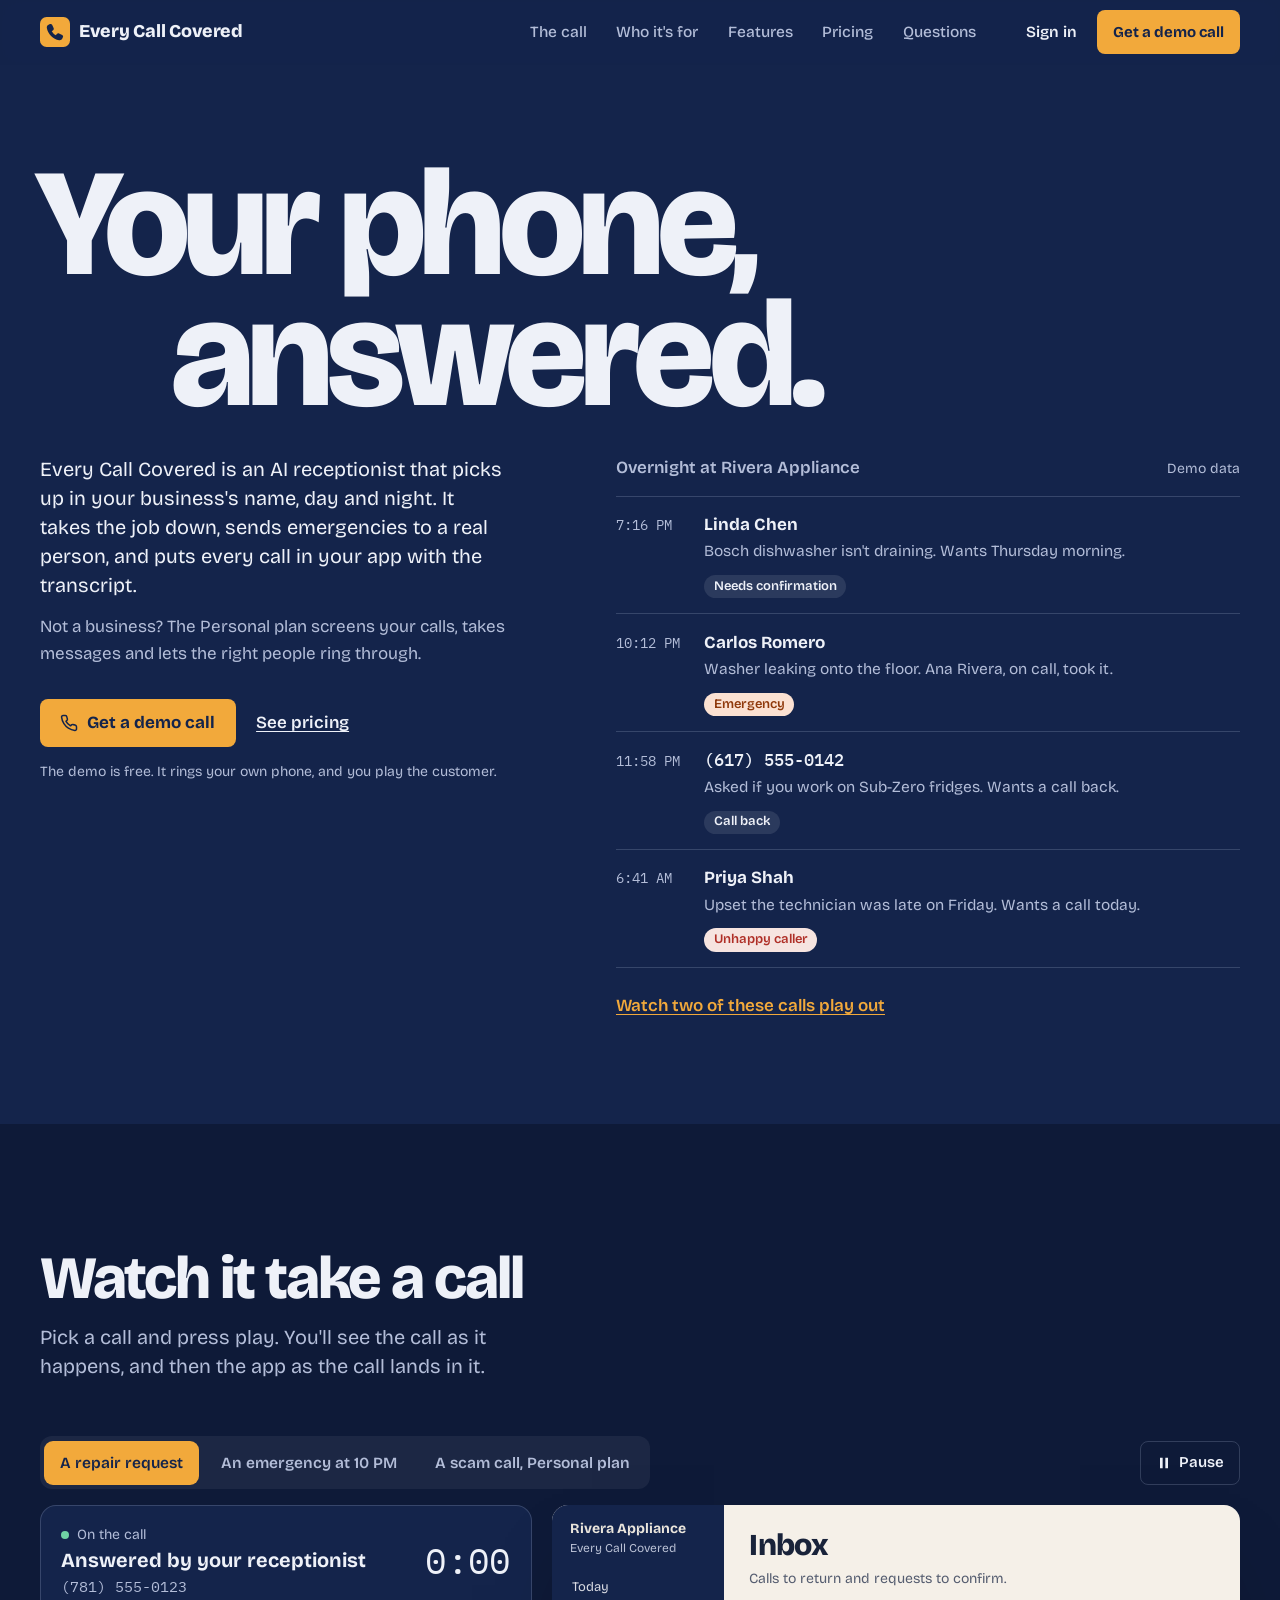
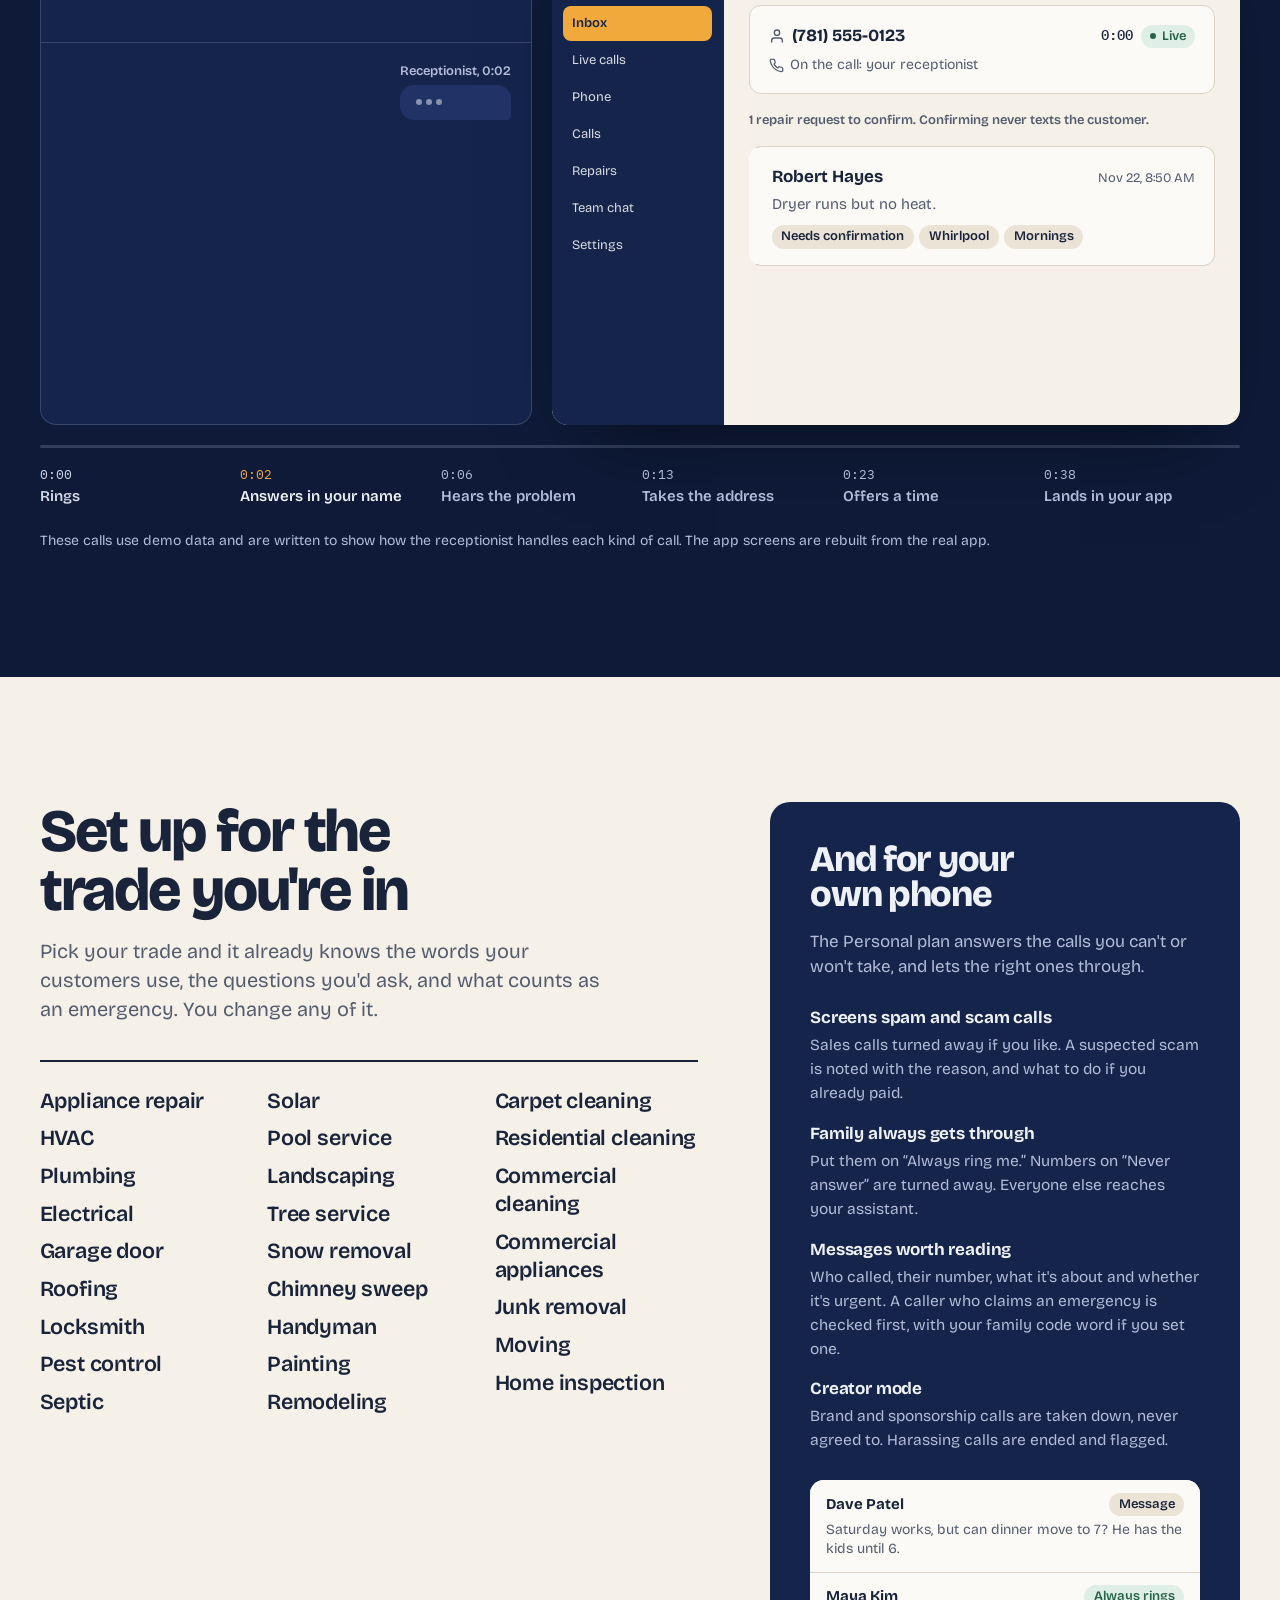
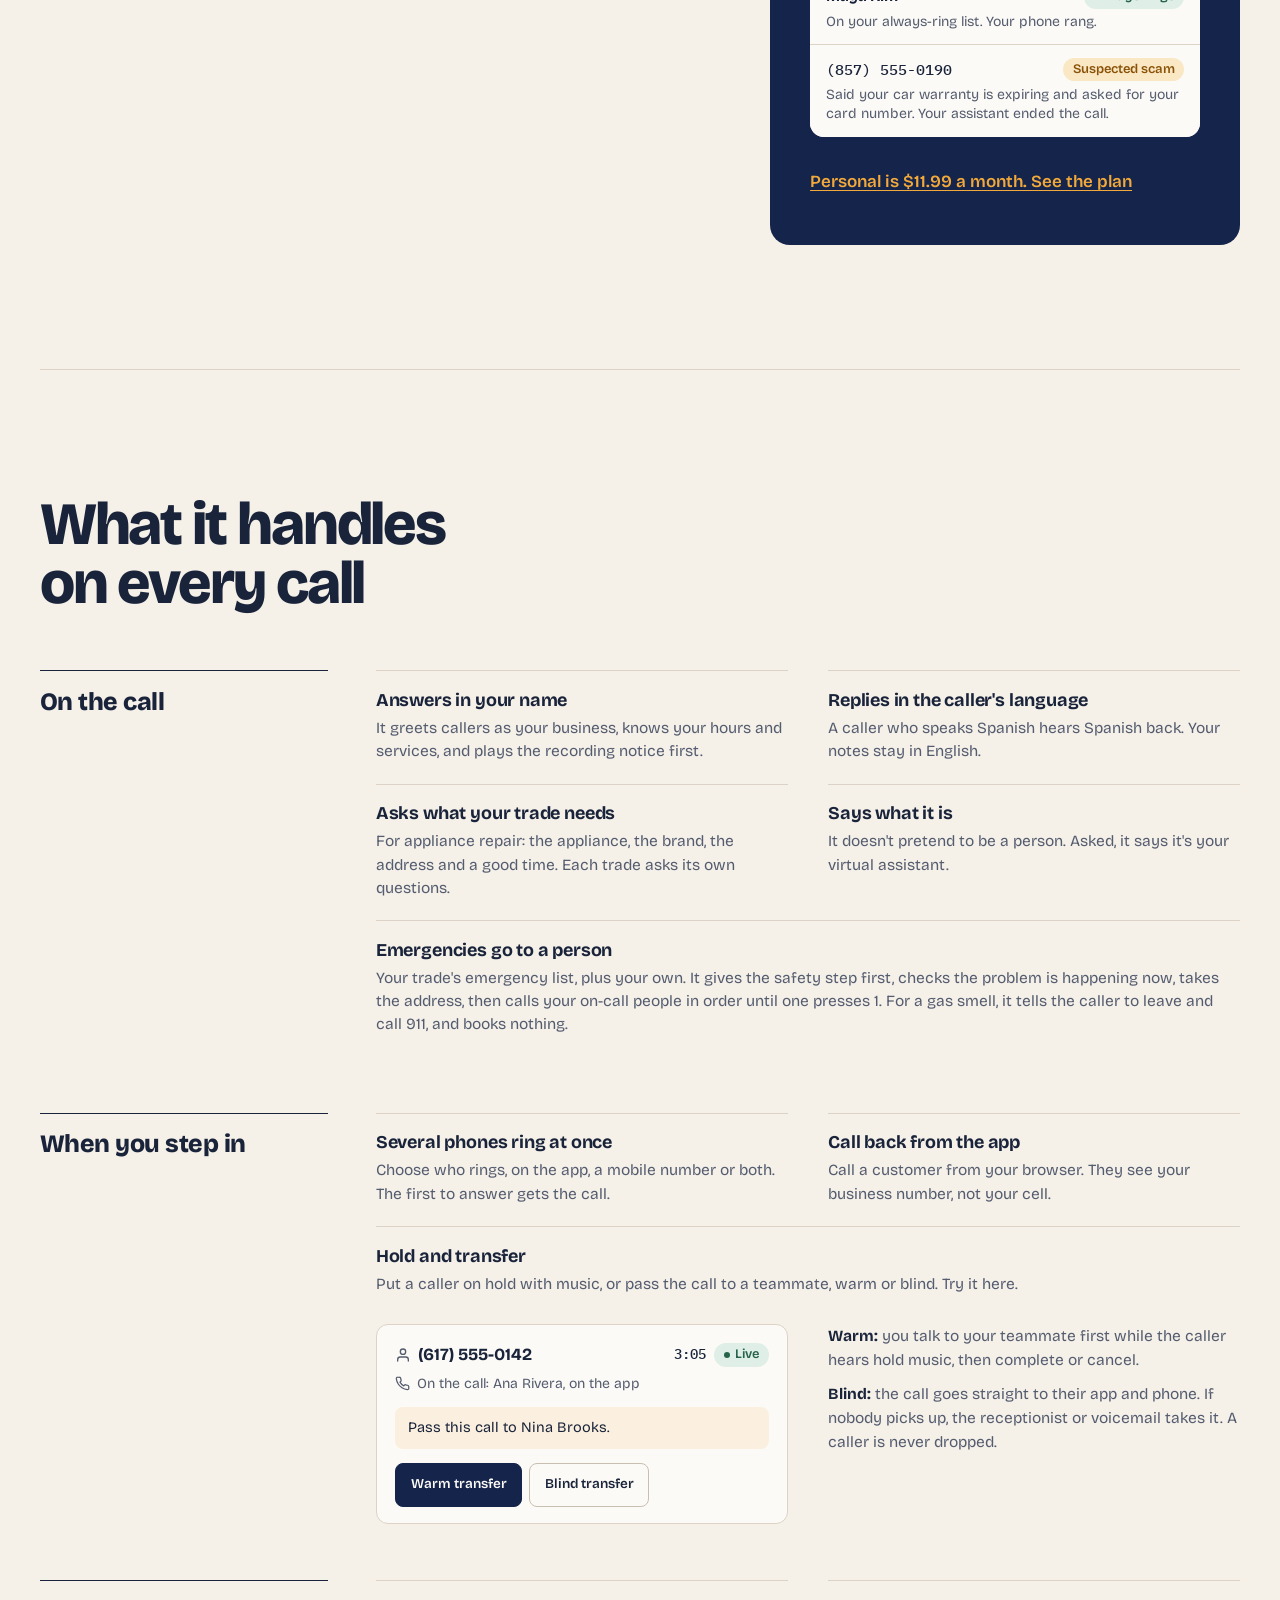
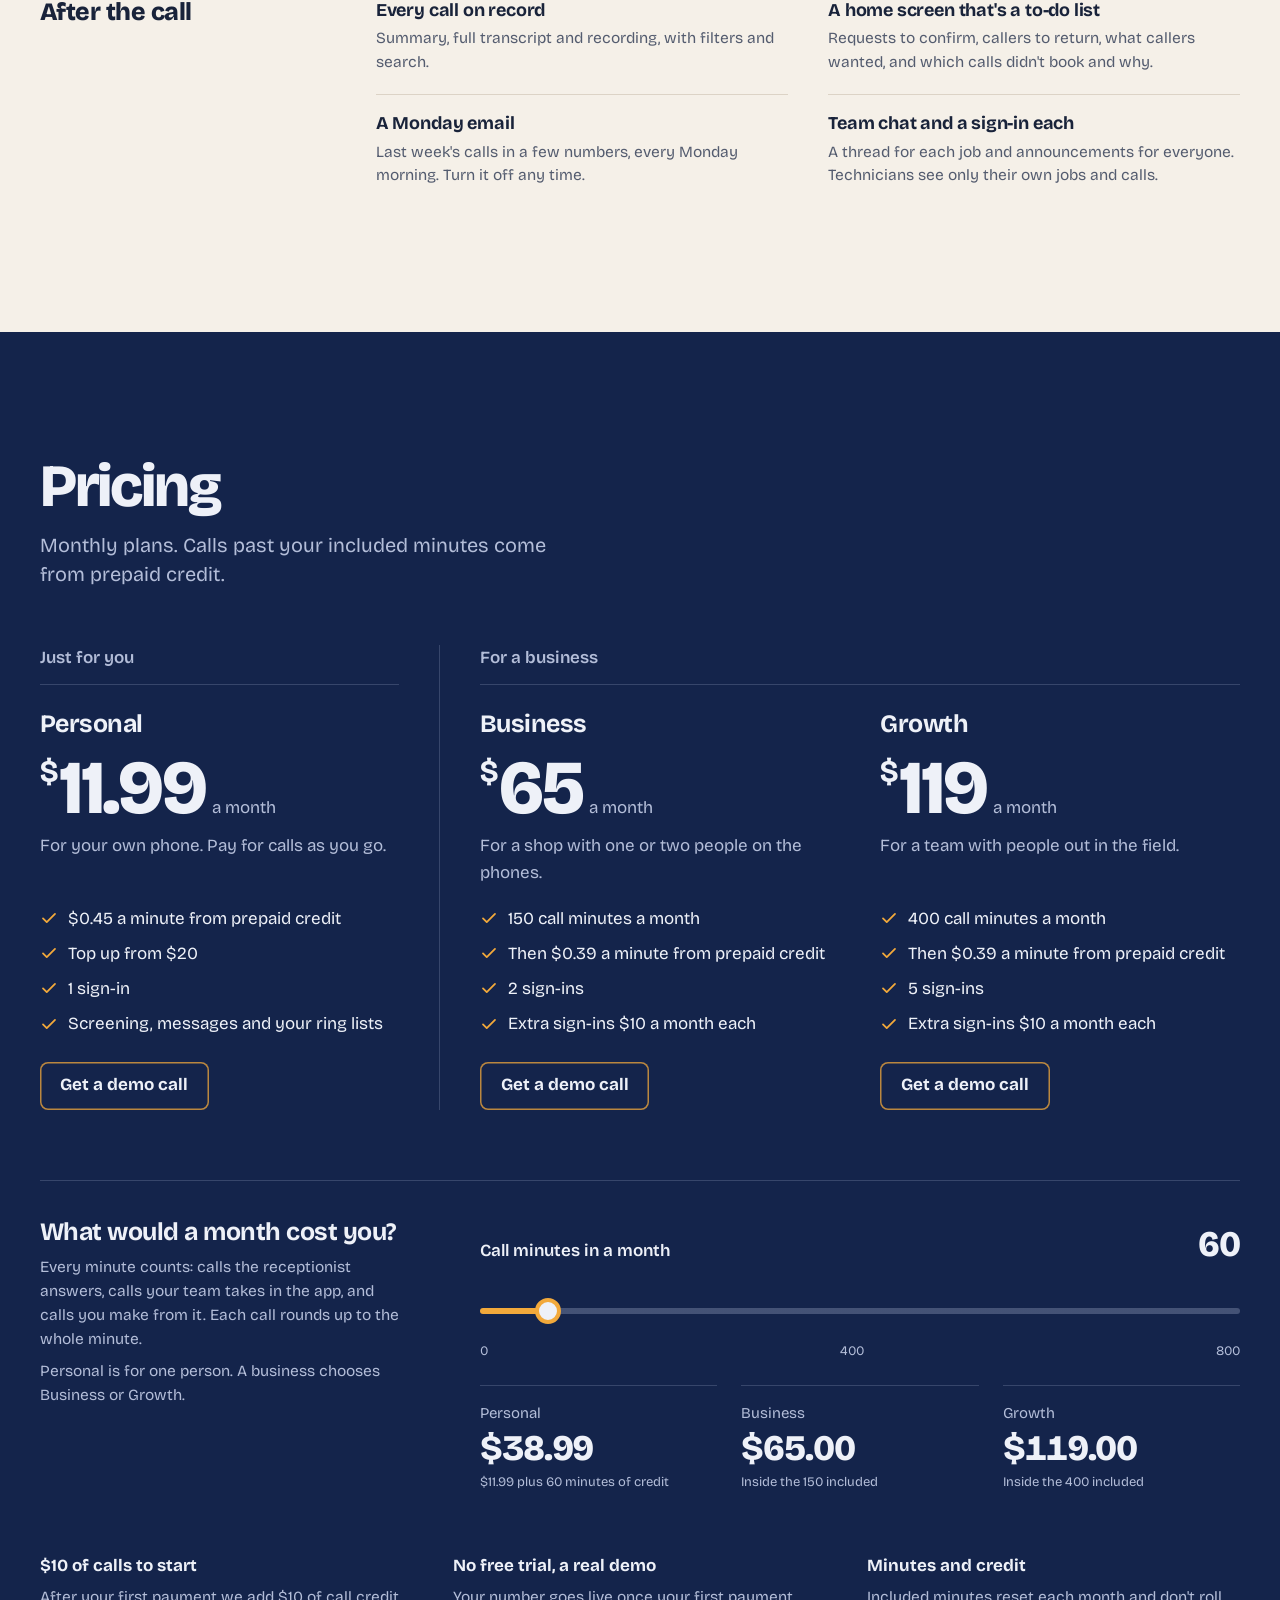
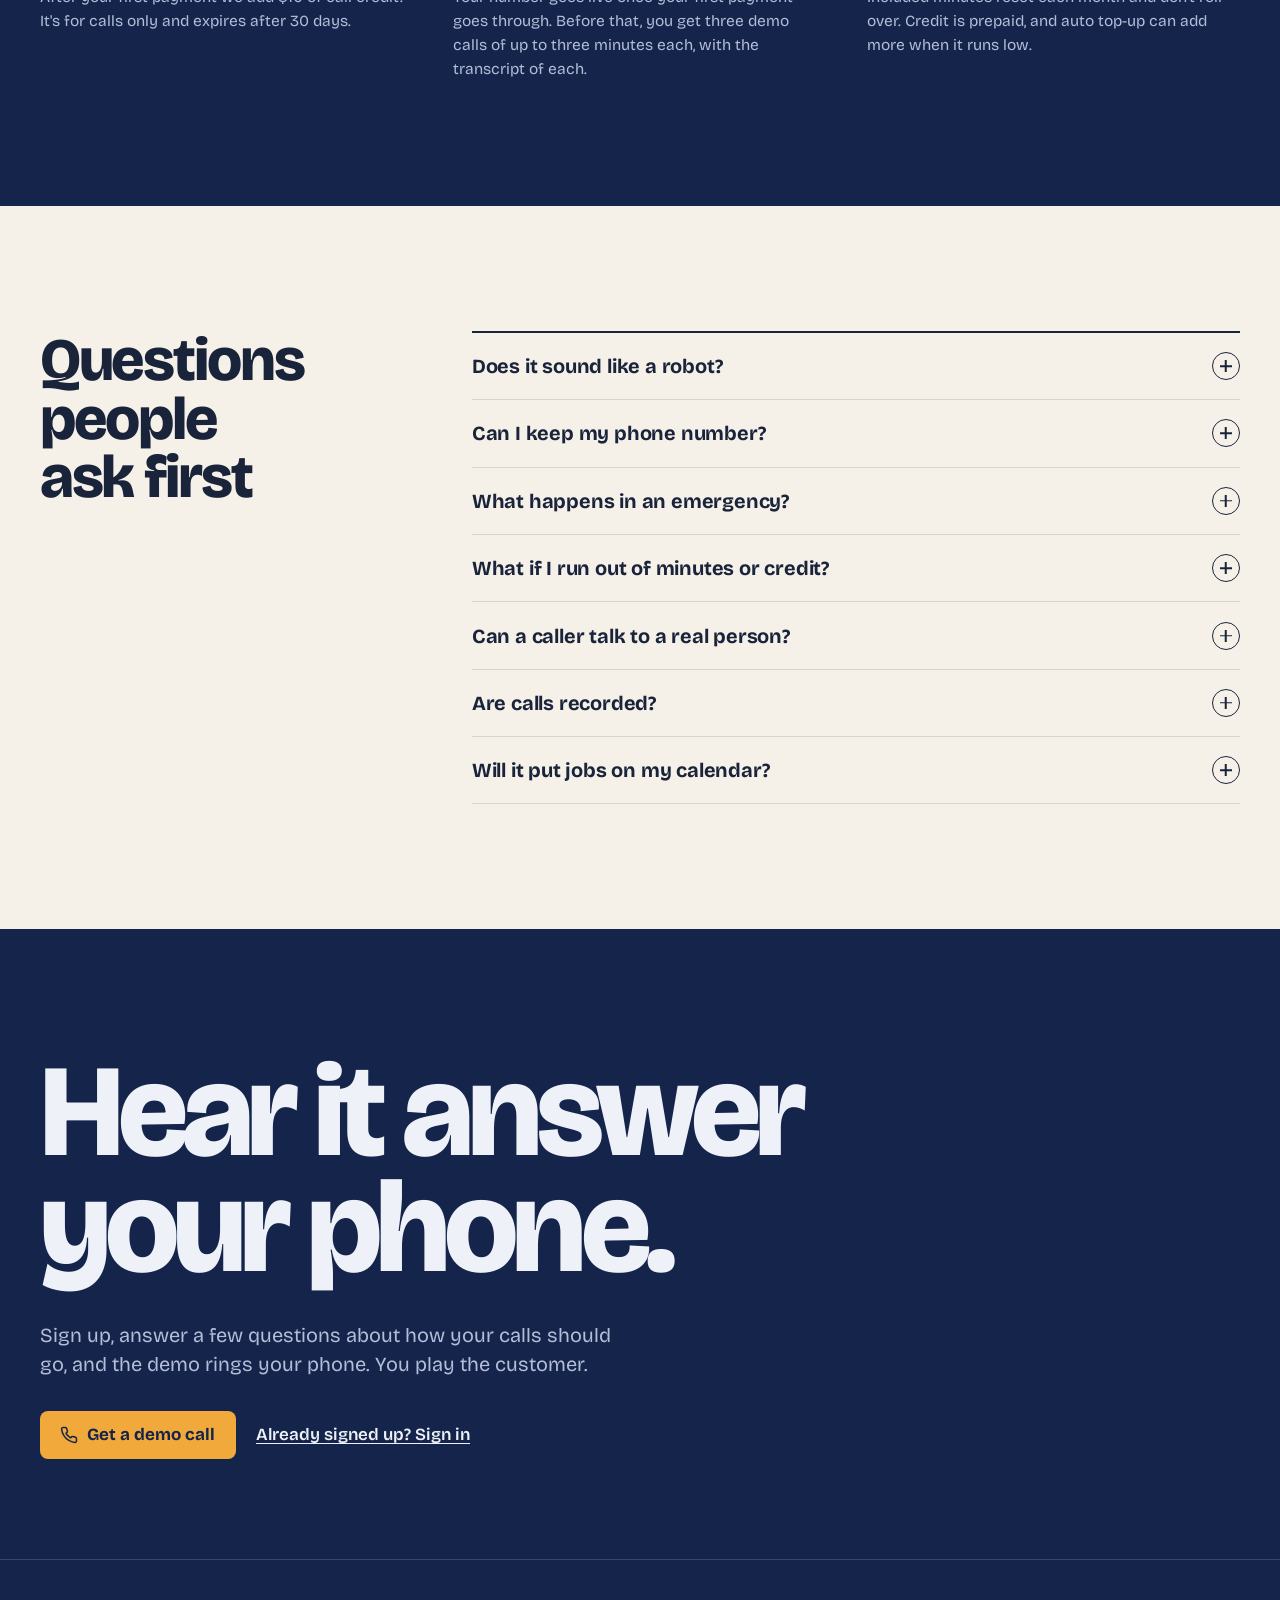
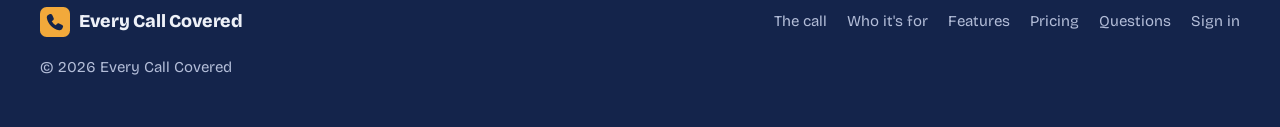
==== commit dae191dd: "Fix the second design review's findings and update the README Correct calculator values before the s" ====
--- a/index.html
+++ b/index.html
@@ -78,12 +78,12 @@
     </div>
 
     <div class="night-log">
-      <h2>Overnight at Rivera Appliance <small>Demo data</small></h2>
+      <div class="log-head"><h2>Overnight at Rivera Appliance</h2><span>Demo data</span></div>
       <ol class="log" id="log">
-        <li><div class="row"><time>7:16 PM</time><span class="who">Linda Chen</span><span class="what">Bosch dishwasher isn't draining. Wants Thursday morning.</span><span class="tagline"><span class="tag dark">Needs confirmation</span></span></div></li>
-        <li><div class="row"><time>10:12 PM</time><span class="who">Carlos Romero</span><span class="what">Washer leaking onto the floor. Ana Rivera, on call, took it.</span><span class="tagline"><span class="tag alarm">Emergency</span></span></div></li>
-        <li><div class="row"><time>11:58 PM</time><span class="who num">(617) 555-0142</span><span class="what">Asked if you work on Sub-Zero fridges. Wants a call back.</span><span class="tagline"><span class="tag dark">Call back</span></span></div></li>
-        <li><div class="row"><time>6:41 AM</time><span class="who">Priya Shah</span><span class="what">Upset the technician was late on Friday. Wants a call today.</span><span class="tagline"><span class="tag bad">Unhappy caller</span></span></div></li>
+        <li><div class="row"><time datetime="19:16">7:16 PM</time><span class="who">Linda Chen</span><span class="what">Bosch dishwasher isn't draining. Wants Thursday morning.</span><span class="tagline"><span class="tag dark">Needs confirmation</span></span></div></li>
+        <li><div class="row"><time datetime="22:12">10:12 PM</time><span class="who">Carlos Romero</span><span class="what">Washer leaking onto the floor. Ana Rivera, on call, took it.</span><span class="tagline"><span class="tag alarm">Emergency</span></span></div></li>
+        <li><div class="row"><time datetime="23:58">11:58 PM</time><span class="who num">(617) 555-0142</span><span class="what">Asked if you work on Sub-Zero fridges. Wants a call back.</span><span class="tagline"><span class="tag dark">Call back</span></span></div></li>
+        <li><div class="row"><time datetime="06:41">6:41 AM</time><span class="who">Priya Shah</span><span class="what">Upset the technician was late on Friday. Wants a call today.</span><span class="tagline"><span class="tag bad">Unhappy caller</span></span></div></li>
       </ol>
       <p class="log-more"><a class="link" href="#the-call">Watch two of these calls play out</a></p>
     </div>
@@ -102,10 +102,10 @@
         <div class="scenarios" role="tablist" aria-label="Example calls">
           <button role="tab" id="tab-repair" aria-selected="true" aria-controls="stage" data-scenario="repair"><span class="wide-only">A repair request</span><span class="narrow-only">Repair</span></button>
           <button role="tab" id="tab-emergency" aria-selected="false" aria-controls="stage" data-scenario="emergency" tabindex="-1"><span class="wide-only">An emergency at 10 PM</span><span class="narrow-only">Emergency</span></button>
-          <button role="tab" id="tab-scam" aria-selected="false" aria-controls="stage" data-scenario="scam" tabindex="-1"><span class="wide-only">A scam call, Personal plan</span><span class="narrow-only">Scam, Personal</span></button>
+          <button role="tab" id="tab-scam" aria-selected="false" aria-controls="stage" data-scenario="scam" tabindex="-1"><span class="wide-only">A scam call, Personal plan</span><span class="narrow-only">Scam call</span></button>
         </div>
         <div class="transport">
-          <button class="ghost" id="play" type="button"><svg aria-hidden="true"><use href="#i-play"/></svg><span>Play</span></button>
+          <button class="ghost" id="play" type="button"><svg aria-hidden="true"><use href="#i-play"/></svg><span class="play-label">Play</span></button>
         </div>
       </div>
 
@@ -117,6 +117,7 @@
             <span class="line-num" id="line-num">Your business line</span>
             <span class="clock" id="clock" aria-hidden="true">0:00</span>
             <span class="meter" aria-hidden="true"><i></i><i></i><i></i><i></i><i></i><i></i><i></i></span>
+            <span class="now" aria-hidden="true"><span class="bar"><i id="line-progress"></i></span><span id="now-chapter"></span></span>
           </div>
           <div class="transcript" id="transcript" role="log" aria-live="off" aria-label="Transcript" tabindex="0"></div>
           <button class="ghost to-app" id="to-app" type="button">See where it landed in the app</button>
@@ -139,7 +140,7 @@
         <ol class="chapter-list" id="chapters" aria-label="Parts of the call"></ol>
       </div>
       <p class="sr-only" aria-live="polite" id="announce"></p>
-      <p class="demo-note">These calls use demo data and are written to show how the receptionist handles each kind of call. The screens on the right are rebuilt from the app.</p>
+      <p class="demo-note">These calls use demo data and are written to show how the receptionist handles each kind of call. The app screens are rebuilt from the real app.</p>
     </div>
   </div>
 </section>
@@ -157,12 +158,6 @@
         <li>Remodeling</li><li>Carpet cleaning</li><li>Residential cleaning</li><li>Commercial cleaning</li>
         <li>Commercial appliances</li><li>Junk removal</li><li>Moving</li><li>Home inspection</li>
       </ul>
-      <div class="biz-points">
-        <div><h3>Sounds like your front desk</h3><p>Your greeting, your hours, your services. Short replies, and it stops talking when the caller cuts in.</p></div>
-        <div><h3>Nothing booked behind your back</h3><p>Every request waits for you to confirm, edit, assign or decline it.</p></div>
-        <div><h3>Your team on one line</h3><p>Owner, office and technicians each sign in and see what their role allows, with team chat for every job.</p></div>
-        <div><h3>Gets a person when it matters</h3><p>Emergencies go to your on-call people. Callers who ask for someone can be put through.</p></div>
-      </div>
     </div>
 
     <aside class="me" aria-labelledby="me-title">
@@ -170,7 +165,7 @@
       <p class="intro">The Personal plan answers the calls you can't or won't take, and lets the right ones through.</p>
       <div class="me-points">
         <div><h3>Screens spam and scam calls</h3><p>Sales calls turned away if you like. A suspected scam is noted with the reason, and what to do if you already paid.</p></div>
-        <div><h3>Your people always get through</h3><p>Put family on "Always ring me." Numbers on "Never answer" are turned away. Everyone else reaches your assistant.</p></div>
+        <div><h3>Family always gets through</h3><p>Put them on “Always ring me.” Numbers on “Never answer” are turned away. Everyone else reaches your assistant.</p></div>
         <div><h3>Messages worth reading</h3><p>Who called, their number, what it's about and whether it's urgent. A caller who claims an emergency is checked first, with your family code word if you set one.</p></div>
         <div><h3>Creator mode</h3><p>Brand and sponsorship calls are taken down, never agreed to. Harassing calls are ended and flagged.</p></div>
       </div>
@@ -179,6 +174,7 @@
         <div class="mini-row"><span class="n">Maya Kim</span><span class="tag ok">Always rings</span><span class="d">On your always-ring list. Your phone rang.</span></div>
         <div class="mini-row"><span class="n num">(857) 555-0190</span><span class="tag warn">Suspected scam</span><span class="d">Said your car warranty is expiring and asked for your card number. Your assistant ended the call.</span></div>
       </div>
+      <p class="me-more"><a class="link" href="#pricing">Personal is $11.99 a month. See the plan</a></p>
     </aside>
   </div>
 </section>
@@ -193,10 +189,10 @@
       <div class="group">
         <h3>On the call</h3>
         <ul class="items">
-          <li><strong>Your name, your greeting</strong><span>It answers as your business, with your hours and services, and plays the recording notice first.</span></li>
-          <li><strong>Honest about what it is</strong><span>It never claims to be a person. Asked directly, it says it's your virtual assistant.</span></li>
-          <li><strong>The caller's language</strong><span>It answers callers in the language they speak. Your notes stay in English.</span></li>
-          <li><strong>Your trade's questions</strong><span>The appliance and brand, the address, a good time. Each trade asks its own.</span></li>
+          <li><strong>Answers in your name</strong><span>It greets callers as your business, knows your hours and services, and plays the recording notice first.</span></li>
+          <li><strong>Replies in the caller's language</strong><span>A caller who speaks Spanish hears Spanish back. Your notes stay in English.</span></li>
+          <li><strong>Asks what your trade needs</strong><span>For appliance repair: the appliance, the brand, the address and a good time. Each trade asks its own questions.</span></li>
+          <li><strong>Says what it is</strong><span>It doesn't pretend to be a person. Asked, it says it's your virtual assistant.</span></li>
           <li class="wide"><strong>Emergencies go to a person</strong><span>Your trade's emergency list, plus your own. It gives the safety step first, checks the problem is happening now, takes the address, then calls your on-call people in order until one presses 1. For a gas smell, it tells the caller to leave and call 911, and books nothing.</span></li>
         </ul>
       </div>
@@ -264,7 +260,7 @@
               <li><svg aria-hidden="true"><use href="#i-check"/></svg><span>1 sign-in</span></li>
               <li><svg aria-hidden="true"><use href="#i-check"/></svg><span>Screening, messages and your ring lists</span></li>
             </ul>
-            <a class="btn" data-app href="#get-started">Start with a demo call</a>
+            <a class="btn quiet" data-app href="#get-started">Get a demo call</a>
           </div>
         </div>
       </div>
@@ -281,7 +277,7 @@
               <li><svg aria-hidden="true"><use href="#i-check"/></svg><span>2 sign-ins</span></li>
               <li><svg aria-hidden="true"><use href="#i-check"/></svg><span>Extra sign-ins $10 a month each</span></li>
             </ul>
-            <a class="btn" data-app href="#get-started">Start with a demo call</a>
+            <a class="btn quiet" data-app href="#get-started">Get a demo call</a>
           </div>
           <div class="plan">
             <h4>Growth</h4>
@@ -293,7 +289,7 @@
               <li><svg aria-hidden="true"><use href="#i-check"/></svg><span>5 sign-ins</span></li>
               <li><svg aria-hidden="true"><use href="#i-check"/></svg><span>Extra sign-ins $10 a month each</span></li>
             </ul>
-            <a class="btn" data-app href="#get-started">Start with a demo call</a>
+            <a class="btn quiet" data-app href="#get-started">Get a demo call</a>
           </div>
         </div>
       </div>
@@ -303,14 +299,15 @@
       <div>
         <h3>What would a month cost you?</h3>
         <p class="hint">Every minute counts: calls the receptionist answers, calls your team takes in the app, and calls you make from it. Each call rounds up to the whole minute.</p>
+        <p class="hint">Personal is for one person. A business chooses Business or Growth.</p>
       </div>
       <div>
         <label for="minutes">Call minutes in a month <output class="minutes" id="minutes-out" for="minutes">60</output></label>
         <input class="range" type="range" id="minutes" min="0" max="800" step="10" value="60">
         <div class="range-scale" aria-hidden="true"><span>0</span><span>400</span><span>800</span></div>
         <ul class="totals" id="totals">
-          <li data-plan="personal"><span class="p">Personal</span><span class="v">$101.99</span><span class="why">$11.99 plus 200 minutes of credit</span></li>
-          <li data-plan="business"><span class="p">Business</span><span class="v">$84.50</span><span class="why">50 minutes past the 150 included</span></li>
+          <li data-plan="personal"><span class="p">Personal</span><span class="v">$38.99</span><span class="why">$11.99 plus 60 minutes of credit</span></li>
+          <li data-plan="business"><span class="p">Business</span><span class="v">$65.00</span><span class="why">Inside the 150 included</span></li>
           <li data-plan="growth"><span class="p">Growth</span><span class="v">$119.00</span><span class="why">Inside the 400 included</span></li>
         </ul>
       </div>
@@ -318,7 +315,7 @@
 
     <div class="good-to-know">
       <div><h4>$10 of calls to start</h4><p>After your first payment we add $10 of call credit. It's for calls only and expires after 30 days.</p></div>
-      <div><h4>No free trial, a real demo</h4><p>Your number goes live once your first payment goes through. Before that, the demo rings your own phone: three calls, up to three minutes each.</p></div>
+      <div><h4>No free trial, a real demo</h4><p>Your number goes live once your first payment goes through. Before that, you get three demo calls of up to three minutes each, with the transcript of each.</p></div>
       <div><h4>Minutes and credit</h4><p>Included minutes reset each month and don't roll over. Credit is prepaid, and auto top-up can add more when it runs low.</p></div>
     </div>
   </div>
@@ -329,16 +326,15 @@
   <div class="wrap">
     <div class="section-head">
       <h2 id="faq-title">Questions people ask first</h2>
-      <p>The fastest way to judge the voice is the demo call. It rings your phone.</p>
     </div>
     <div class="qa">
       <details>
         <summary>Does it sound like a robot?<span class="pm" aria-hidden="true"></span></summary>
-        <div class="a"><p>It talks in short turns at a normal pace, stops when the caller cuts in, and doesn't repeat the same question word for word. It never says "as an AI."</p><p>It also never pretends to be a person. If a caller asks, it says it's your virtual assistant.</p></div>
+        <div class="a"><p>It's built to sound like a trained front desk: short turns at a normal pace, and it stops talking when the caller cuts in.</p><p>The quickest way to judge the voice is the demo call, which rings your own phone.</p></div>
       </details>
       <details>
         <summary>Can I keep my phone number?<span class="pm" aria-hidden="true"></span></summary>
-        <div class="a"><p>Yes. You get a new local number for the line, and you forward your current number to it. Setup shows the forwarding steps for Verizon, AT&amp;T, T-Mobile, office and home lines, plus a way that works with any phone company.</p><p>Nothing is ported, and no phone-company PIN is needed.</p></div>
+        <div class="a"><p>Yes. You get a new local number for the line, and you forward your current number to it. Setup shows the forwarding steps for Verizon, AT&amp;T, T-Mobile, office and home lines, plus general steps for any other phone company.</p><p>Nothing is ported, and no phone-company PIN is needed.</p></div>
       </details>
       <details>
         <summary>What happens in an emergency?<span class="pm" aria-hidden="true"></span></summary>
@@ -359,10 +355,6 @@
       <details>
         <summary>Will it put jobs on my calendar?<span class="pm" aria-hidden="true"></span></summary>
         <div class="a"><p>No. Every request lands in your inbox as "Needs confirmation." You confirm, edit, assign or decline it. Nothing is scheduled on its own, and confirming never texts the customer.</p></div>
-      </details>
-      <details>
-        <summary>Is there a free trial?<span class="pm" aria-hidden="true"></span></summary>
-        <div class="a"><p>No trial, but a free demo. Sign up, tell it how your calls should be answered, and it calls your phone. You play a customer and it plays your receptionist. You get three demo calls of up to three minutes each, and the transcript of each one.</p></div>
       </details>
     </div>
   </div>
--- a/assets/site.css
+++ b/assets/site.css
@@ -142,8 +142,9 @@
 
 /* The overnight log: the app's call rows on the night background. */
 .night-log { position: relative; }
-.night-log h2 { font-size: var(--step-0); font-weight: 600; color: var(--moon-dim); margin-bottom: .9rem; display: flex; justify-content: space-between; gap: 1rem; }
-.night-log h2 small { font-weight: 400; font-size: var(--step--1); }
+.log-head { display: flex; justify-content: space-between; align-items: baseline; gap: 1rem; margin-bottom: .9rem; color: var(--moon-dim); }
+.log-head h2 { font-size: var(--step-0); font-weight: 600; }
+.log-head span { font-size: var(--step--1); }
 .log { list-style: none; margin: 0; padding: 0; border-top: 1px solid var(--rule-on-navy); }
 .log li { border-bottom: 1px solid var(--rule-on-navy); }
 .log .row { display: grid; grid-template-columns: 4.6rem minmax(0, 1fr) auto; gap: .2rem .9rem; align-items: baseline; padding: .95rem 0; }
@@ -231,7 +232,7 @@
 }
 @keyframes bar { 0%, 100% { height: 4px; } 50% { height: 16px; } }
 
-.transcript { flex: 1; padding: 1.1rem 1.25rem 1.4rem; overflow-y: auto; max-height: 520px; -webkit-mask-image: linear-gradient(to bottom, transparent 0, #000 1.1rem); mask-image: linear-gradient(to bottom, transparent 0, #000 1.1rem); display: flex; flex-direction: column; gap: .75rem; scroll-behavior: smooth; }
+.transcript { flex: 1; padding: 1.1rem 1.25rem 1.4rem; overflow-y: auto; max-height: 520px; -webkit-mask-image: linear-gradient(to bottom, transparent 0, #000 .6rem); mask-image: linear-gradient(to bottom, transparent 0, #000 .6rem); display: flex; flex-direction: column; gap: .75rem; scroll-behavior: smooth; }
 .transcript:empty::before { content: "The call starts when you press Play."; color: var(--moon-dim); font-size: .9375rem; }
 .msg { max-width: 88%; display: grid; gap: .25rem; }
 .msg .who { font-size: .8125rem; font-weight: 600; color: var(--moon-dim); }
@@ -347,12 +348,8 @@
 .trades { list-style: none; margin: 2.25rem 0 0; padding: 1.25rem 0 0; border-top: 2px solid var(--ink); columns: 2; column-gap: 1.5rem; }
 @media (min-width: 640px) { .trades { columns: 3; } }
 .trades li { break-inside: avoid; padding: .3rem 0; font-size: clamp(1.0625rem, .95rem + .5vw, 1.375rem); font-weight: 600; letter-spacing: -.01em; line-height: 1.3; }
-.trades-note { margin-top: 1.25rem; color: var(--ink-muted); max-width: 52ch; }
-.biz-points { margin-top: 2.25rem; display: grid; gap: 1.25rem 2rem; grid-template-columns: minmax(0, 1fr); }
-@media (min-width: 640px) { .biz-points { grid-template-columns: repeat(2, minmax(0, 1fr)); } }
-.biz-points h3, .me-points h3 { font-size: var(--step-1); font-weight: 700; letter-spacing: -.01em; line-height: 1.25; }
-.biz-points p, .me-points p { margin-top: .3rem; color: var(--ink-muted); }
-
+.me-points h3 { font-size: var(--step-1); font-weight: 700; letter-spacing: -.01em; line-height: 1.25; }
+.me-points p { margin-top: .3rem; color: var(--ink-muted); }
 .me { background: var(--navy); color: var(--moon); border-radius: 20px; padding: clamp(1.5rem, 1rem + 2vw, 2.5rem); align-self: start; }
 .me h2 { color: var(--moon); font-size: var(--step-3); }
 .me .intro { color: var(--moon-dim); font-size: var(--step-0); max-width: none; }
@@ -371,7 +368,7 @@
 .features-inner { border-top: 1px solid var(--line); padding-top: var(--section); }
 .groups { margin-top: clamp(2.5rem, 2rem + 2vw, 4rem); display: grid; gap: 3.5rem; }
 .group { display: grid; grid-template-columns: minmax(0, 1fr); gap: 1.25rem; }
-@media (min-width: 900px) { .group { grid-template-columns: minmax(0, 4fr) minmax(0, 8fr); gap: 3rem; } }
+@media (min-width: 900px) { .group { grid-template-columns: minmax(0, 3fr) minmax(0, 9fr); gap: 3rem; } .group > h3 { border-top: 1px solid var(--ink); padding-top: 1.05rem; } }
 .group > h3 { font-size: var(--step-2); font-weight: 800; letter-spacing: -.02em; line-height: 1.15; }
 @media (min-width: 900px) { .group > h3 { position: sticky; top: calc(var(--header-h) + 1.5rem); align-self: start; } }
 .group > h3 small { display: block; margin-top: .5rem; font-size: var(--step-0); font-weight: 400; color: var(--ink-muted); letter-spacing: 0; line-height: 1.5; max-width: 30ch; }
@@ -438,7 +435,6 @@
 .totals .p { color: var(--moon-dim); font-size: .9375rem; }
 .totals .v { display: block; font-size: var(--step-3); font-weight: 800; letter-spacing: -.03em; font-variant-numeric: tabular-nums; line-height: 1.1; margin-top: .15rem; }
 .totals .why { display: block; font-size: .8125rem; color: var(--moon-dim); margin-top: .2rem; }
-.totals li.best .v { color: var(--amber); }
 .good-to-know { margin-top: 3rem; display: grid; grid-template-columns: minmax(0, 1fr); gap: 1.25rem 2.5rem; }
 @media (min-width: 760px) { .good-to-know { grid-template-columns: repeat(3, minmax(0, 1fr)); } }
 .good-to-know h4 { margin: 0 0 .35rem; font-size: 1.0625rem; font-weight: 700; }
@@ -469,7 +465,7 @@
 /* ---------- Final call to action ---------- */
 .closer { padding: var(--section) 0 calc(var(--section) * .8); overflow-x: clip; }
 .closer h2 { font-size: clamp(3rem, 1rem + 9vw, 8.5rem); font-weight: 800; line-height: .88; letter-spacing: -.045em; font-variation-settings: "opsz" 96; max-width: 11ch; }
-.closer p { margin-top: 1.5rem; max-width: 44ch; font-size: var(--step-1); color: var(--moon-dim); line-height: 1.45; }
+.closer p { margin-top: 2.25rem; max-width: 44ch; font-size: var(--step-1); color: var(--moon-dim); line-height: 1.45; }
 .closer .ctas { margin-top: 2rem; display: flex; flex-wrap: wrap; gap: .75rem 1.25rem; align-items: center; }
 
 /* ---------- Footer ---------- */
@@ -530,11 +526,12 @@
   .app { min-height: 0; }
 }
 @media (prefers-reduced-motion: reduce) {
+  .transcript { scroll-behavior: auto; }
   *, *::before, *::after { transition-duration: .01ms !important; animation-duration: .01ms !important; animation-delay: 0s !important; }
 }
 
 @media (min-width: 640px) { .qa .a { padding-right: 2.75rem; } }
-.line:not([data-state="live"]) .meter { visibility: hidden; }
+.line:not([data-speaking]) .meter { visibility: hidden; }
 
 /* Short labels on narrow screens */
 .narrow-only { display: none; }
@@ -555,7 +552,6 @@
 /* On a phone the app sits under the call: a way to jump to it once the call ends */
 .to-app { display: none; margin: 0 1.25rem 1.25rem; }
 @media (max-width: 959px) { .line[data-state="ended"] .to-app { display: inline-flex; } }
-.totals .best-note { color: var(--amber); font-weight: 600; }
 @media (max-width: 399px) {
   .site-head .wrap { gap: .5rem; }
   .brand { gap: .5rem; font-size: .9375rem; }
@@ -563,3 +559,24 @@
   .head-actions { gap: .4rem; }
   .head-actions .btn { padding-inline: .7rem; }
 }
+
+/* Phones: the chapter readout lives in the call header, next to the call */
+.now { display: none; }
+@media (max-width: 959px) {
+  .chapters { display: none; }
+  .now { display: grid; gap: .45rem; grid-column: 1 / -1; margin-top: .6rem; font-size: .875rem; color: var(--moon-dim); }
+  .now .bar { height: 3px; border-radius: 3px; background: var(--rule-on-navy); overflow: hidden; }
+  .now .bar i { display: block; height: 100%; width: 0; background: var(--amber); transition: width .3s linear; }
+  #now-chapter { color: var(--moon); font-weight: 600; }
+  .player-bar { flex-wrap: nowrap; }
+  .scenarios { flex: 1 1 auto; min-width: 0; }
+}
+@media (max-width: 639px) {
+  .player-bar { flex-wrap: wrap; }
+  .scenarios { flex: 1 1 100%; }
+  .trades li { font-size: 1rem; padding: .2rem 0; }
+}
+.me-more { margin-top: 1.5rem; }
+.me-more .link { color: var(--amber); }
+.btn.quiet { --btn-bg: transparent; --btn-fg: var(--moon); box-shadow: inset 0 0 0 1.5px rgba(242, 169, 59, .75); }
+.btn.quiet:hover { --btn-bg: rgba(242, 169, 59, .12); }
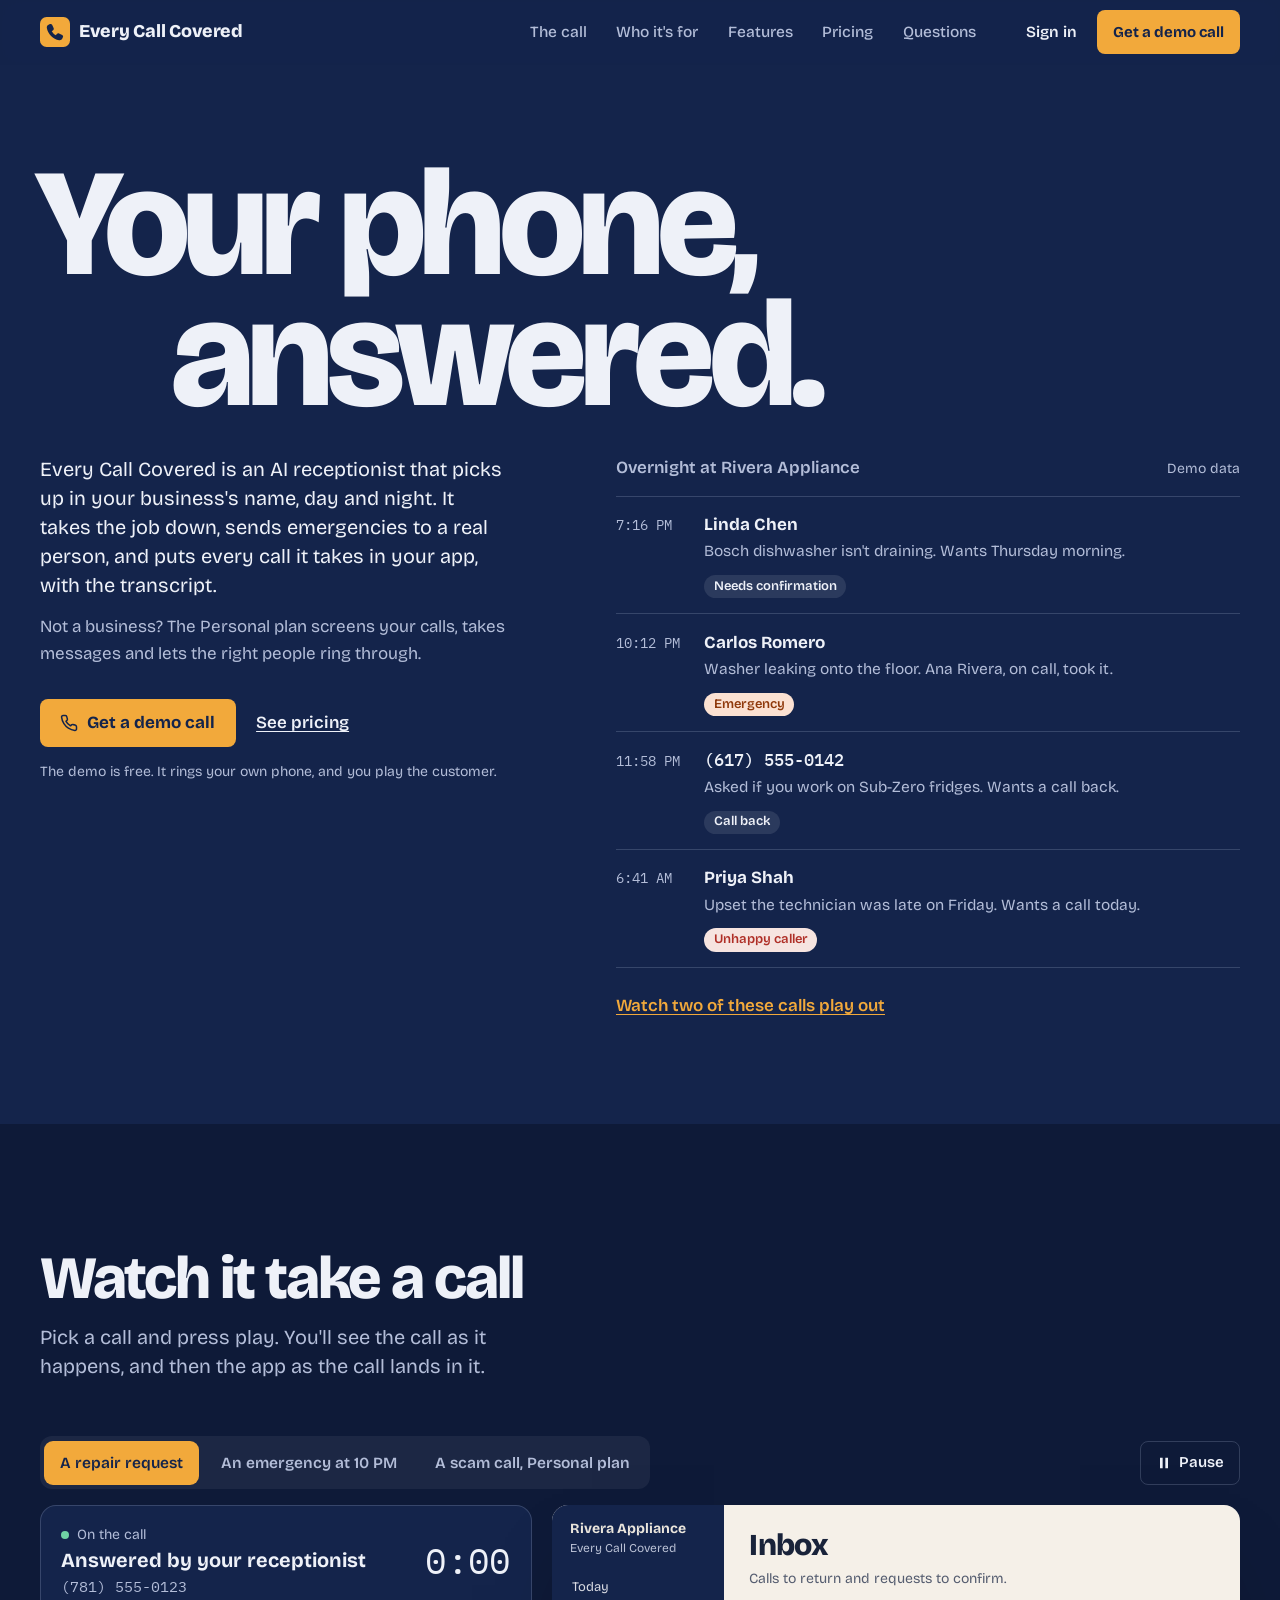
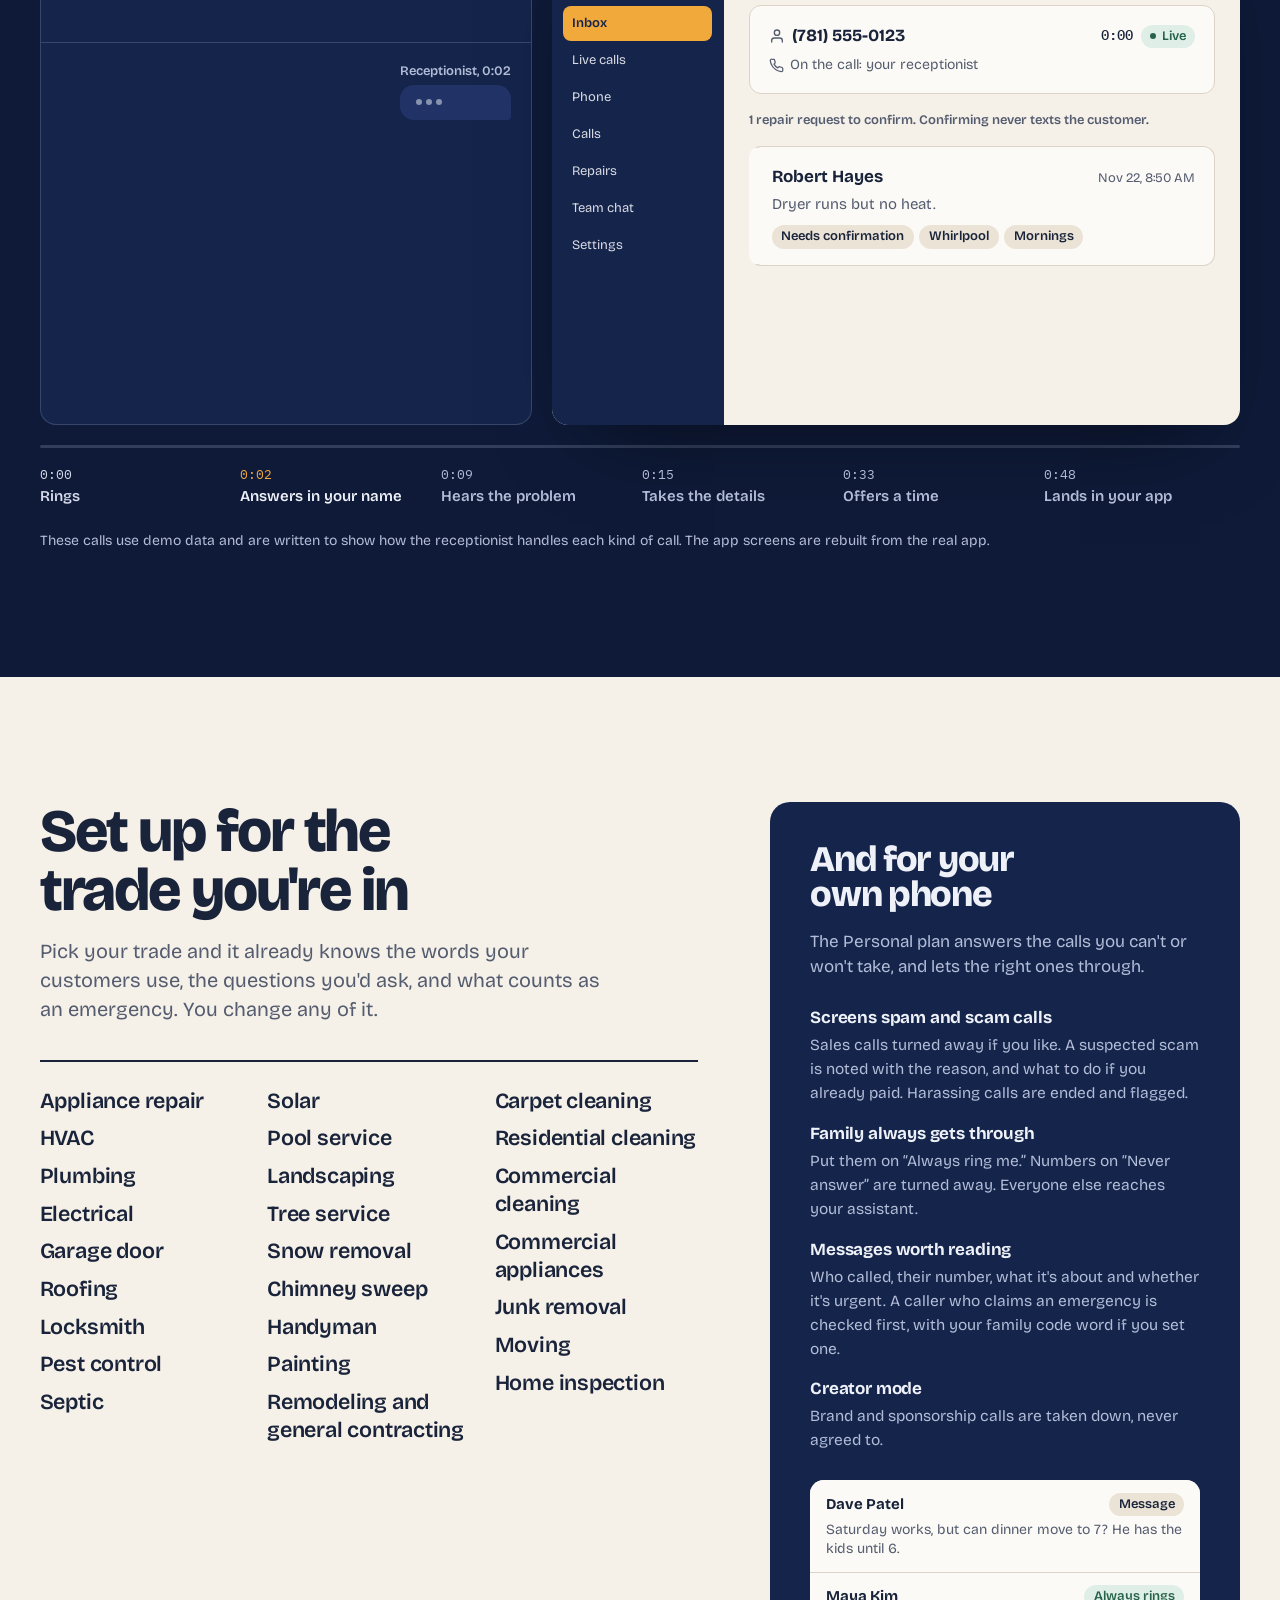
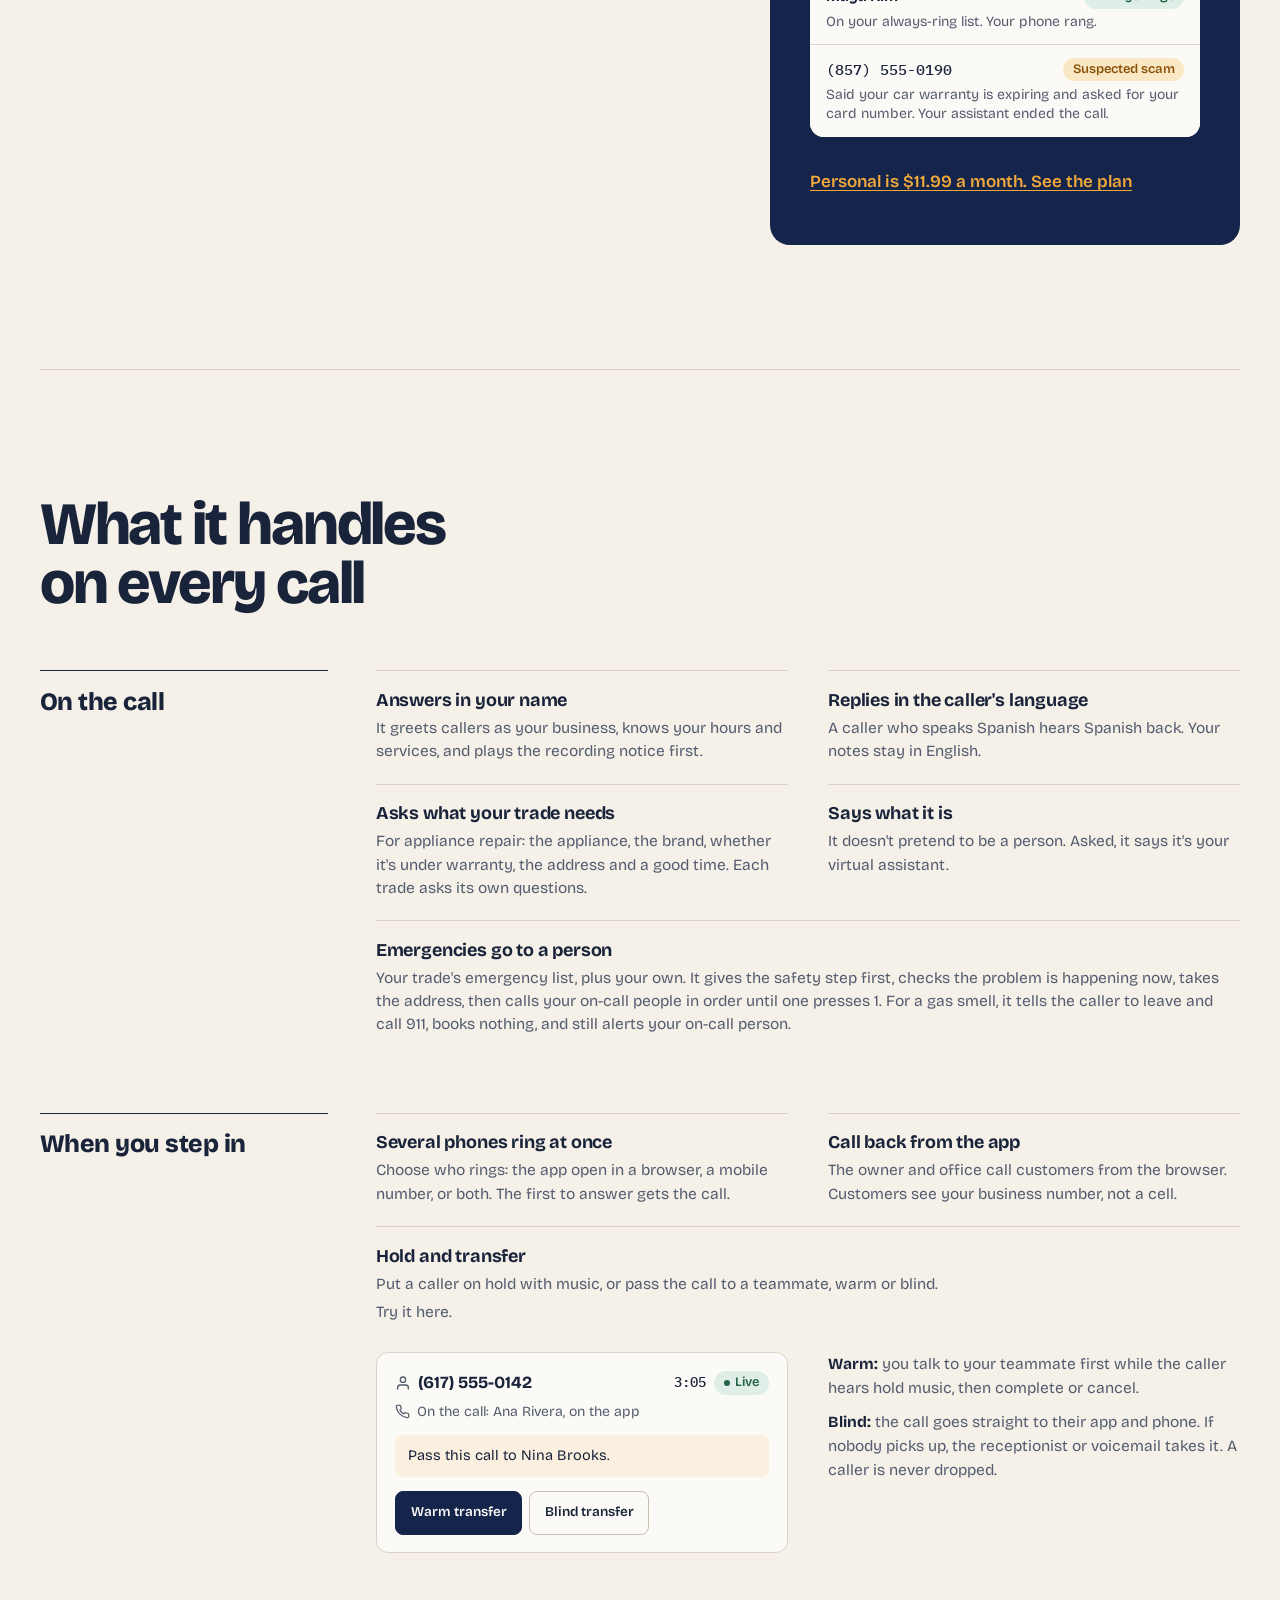
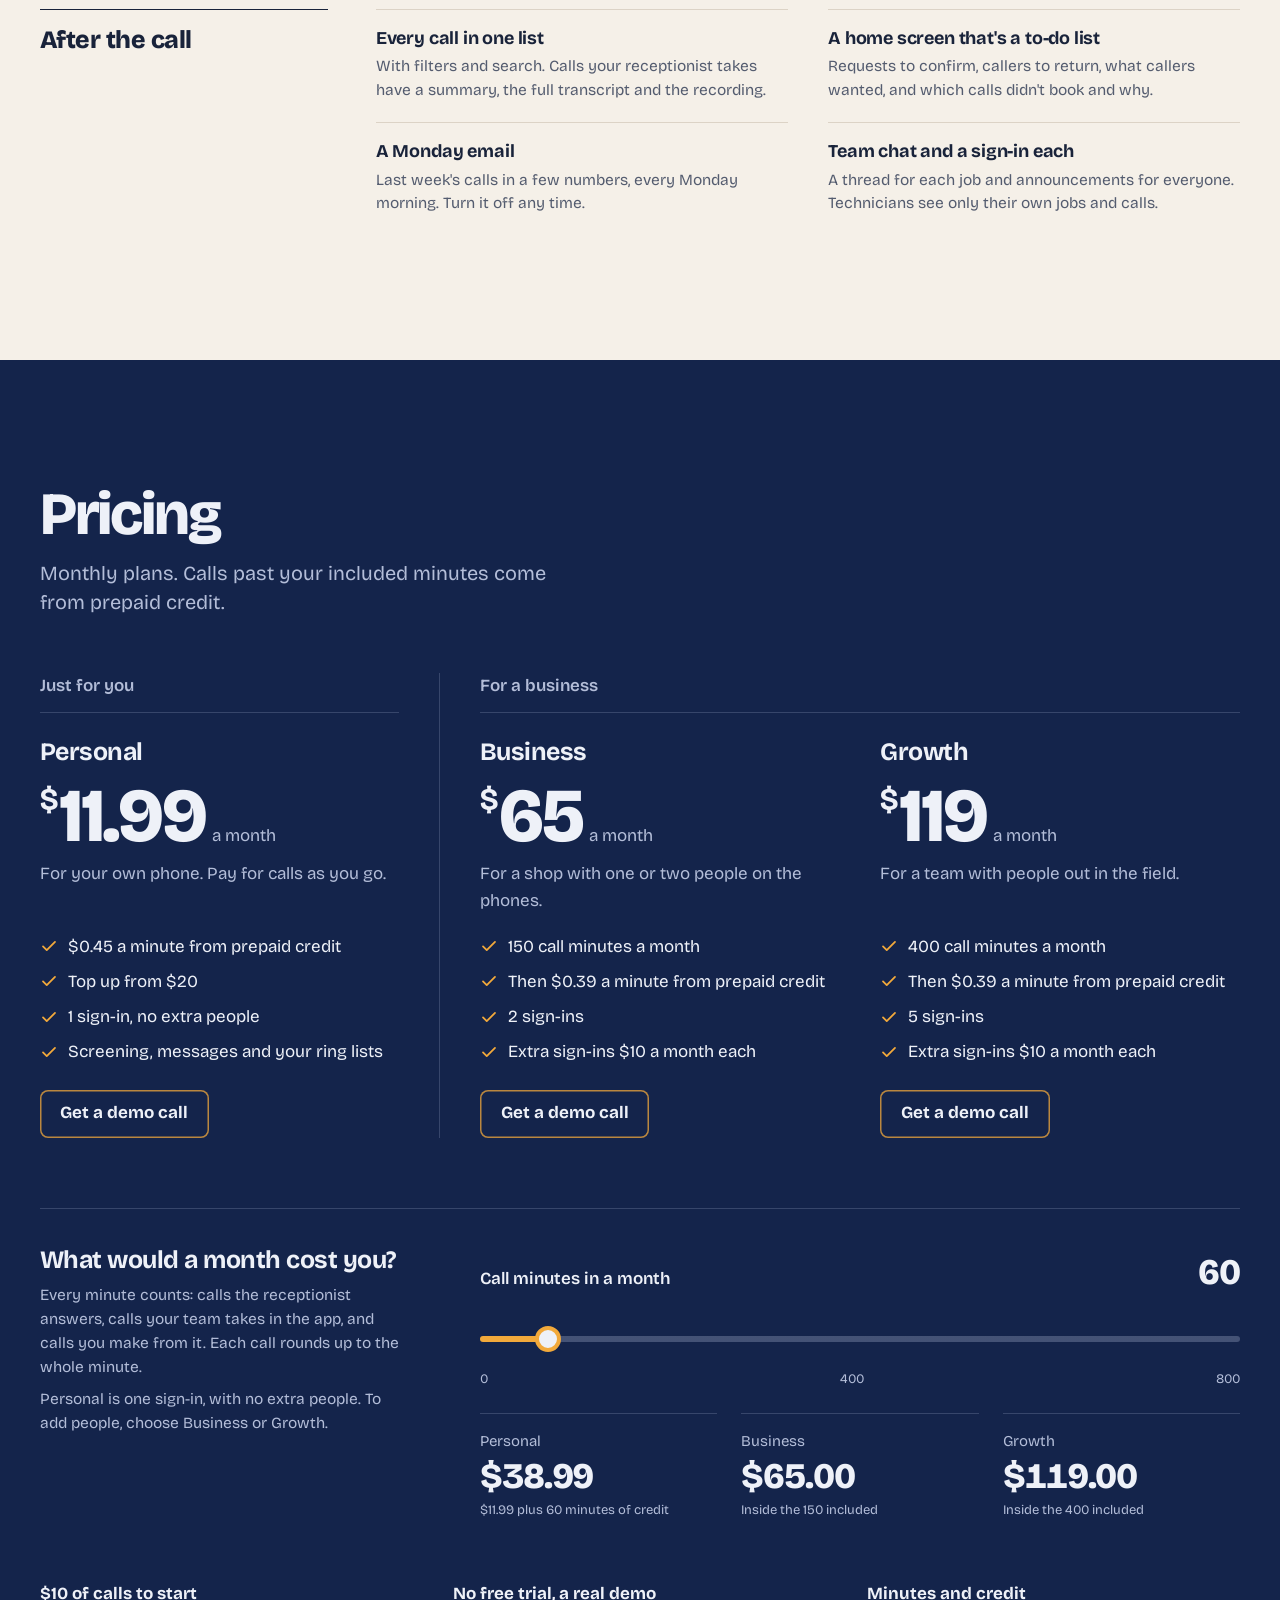
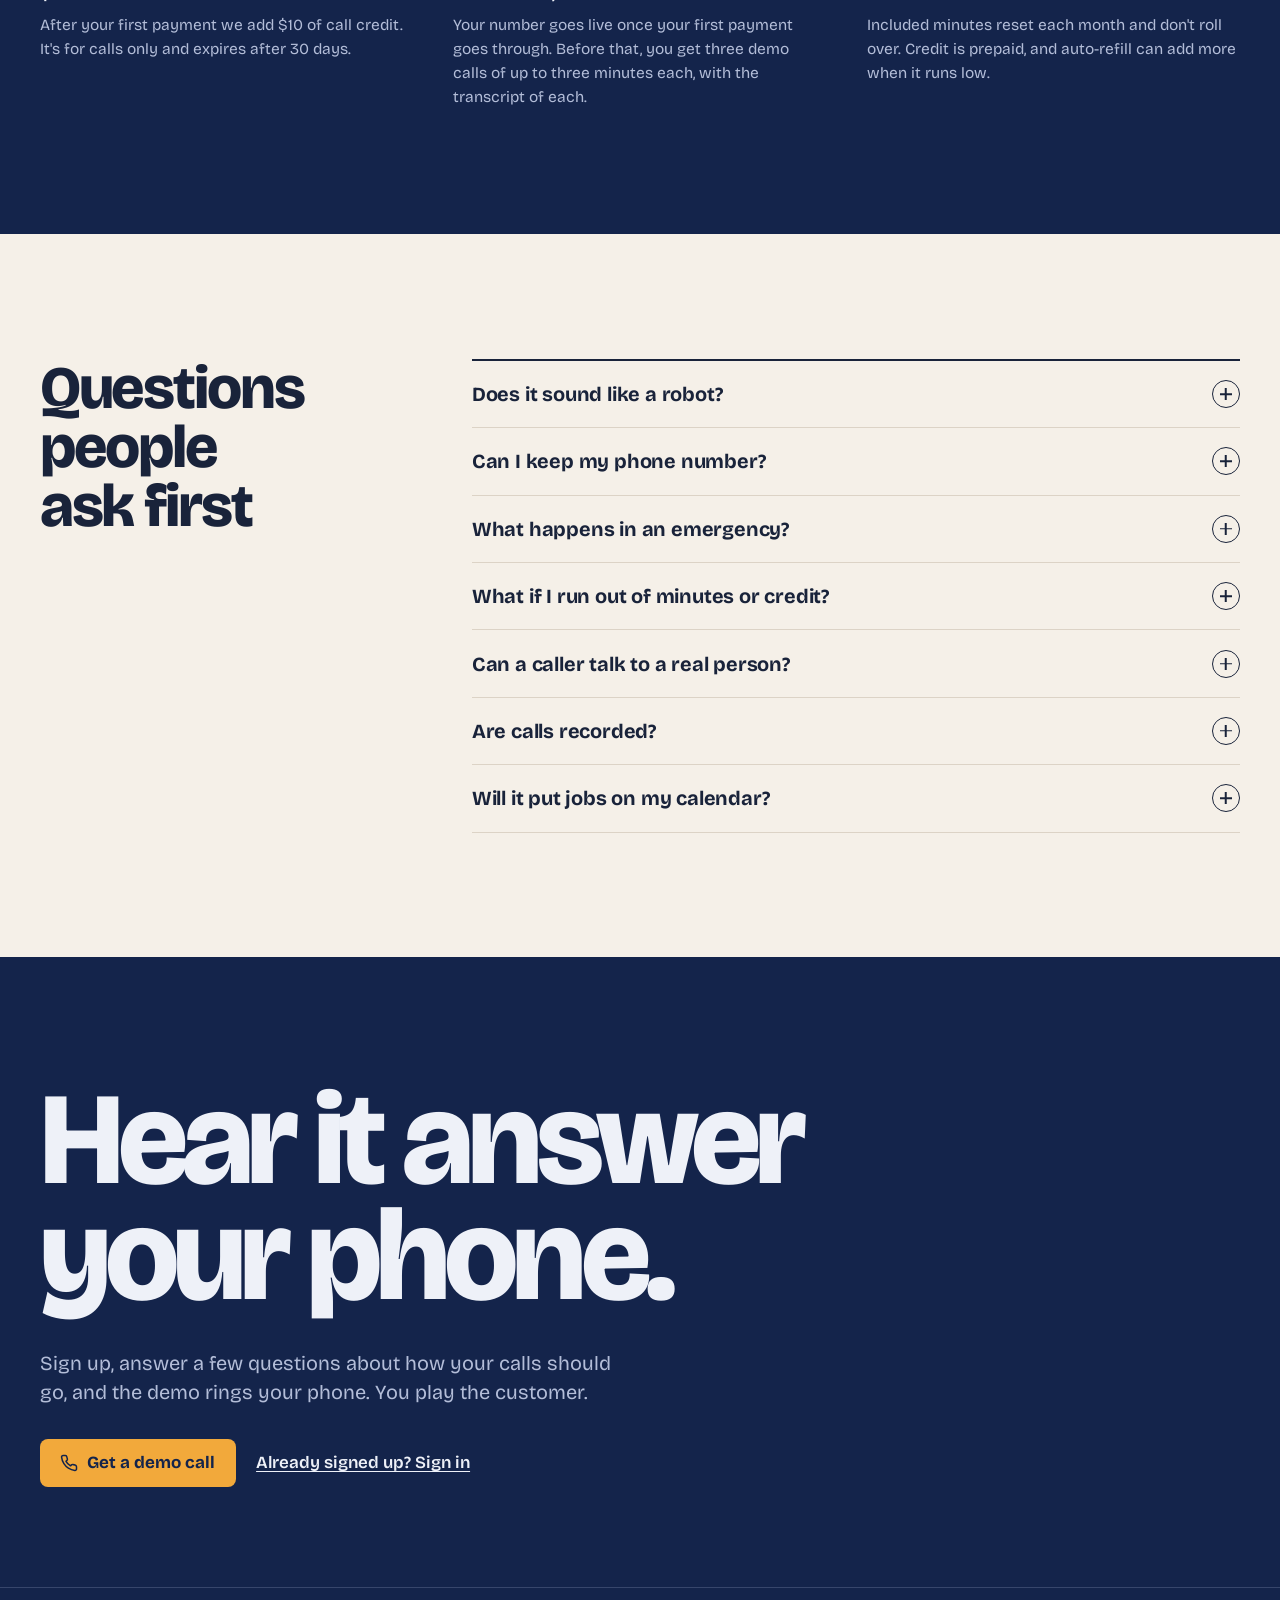
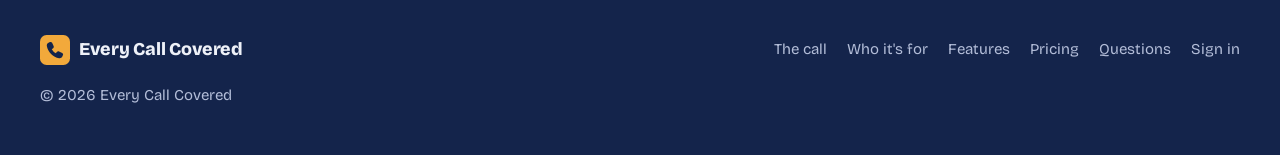
==== commit 447d1ea4: "Match the page's claims and demo calls to the product Checked against plans.ts, the receptionist tem" ====
--- a/index.html
+++ b/index.html
@@ -4,16 +4,29 @@
 <meta charset="utf-8">
 <meta name="viewport" content="width=device-width, initial-scale=1, viewport-fit=cover">
 <title>Every Call Covered: an AI receptionist that answers in your name</title>
-<meta name="description" content="Every Call Covered answers your phone in your business's name, day and night. It takes the job down, sends emergencies to a person, and puts every call in your app with the transcript. Plans for trade businesses and for individuals.">
-<!-- The app's address. Every sign-up, demo and sign-in link on this page takes it from here (assets/site.js). -->
+<meta name="description" content="An AI receptionist that answers your phone in your business's name, day and night. It takes the job down, sends emergencies to your on-call person, and puts every call it takes in your app with the transcript. From $65 a month for trade businesses, or $11.99 for your own phone.">
+<!-- The app's address. Every sign-up, demo and sign-in link (data-app) also carries it in its href, so the links work without JavaScript; assets/site.js keeps them in step with this tag. To move the app, replace the address everywhere in this file. -->
 <meta name="ecc-app-url" content="https://every-call-covered.replit.app/sign-in">
 <meta name="theme-color" content="#14244b">
-<meta property="og:title" content="Every Call Covered">
-<meta property="og:description" content="An AI receptionist that answers in your name, day and night, and puts every call in your app.">
+<link rel="canonical" href="https://everycallcovered.com/">
+<meta property="og:site_name" content="Every Call Covered">
+<meta property="og:title" content="Every Call Covered: an AI receptionist that answers in your name">
+<meta property="og:description" content="It answers day and night, takes the job down, sends emergencies to your on-call person, and puts every call it takes in your app with the transcript.">
 <meta property="og:type" content="website">
 <meta property="og:url" content="https://everycallcovered.com/">
-<link rel="canonical" href="https://everycallcovered.com/">
+<meta property="og:locale" content="en_US">
+<meta property="og:image" content="https://everycallcovered.com/assets/og-image.png">
+<meta property="og:image:width" content="1200">
+<meta property="og:image:height" content="630">
+<meta property="og:image:alt" content="The top of the Every Call Covered home page: the headline “Your phone, answered.” over an overnight call log.">
+<meta name="twitter:card" content="summary_large_image">
+<meta name="twitter:title" content="Every Call Covered: an AI receptionist that answers in your name">
+<meta name="twitter:description" content="It answers day and night, takes the job down, sends emergencies to your on-call person, and puts every call it takes in your app with the transcript.">
+<meta name="twitter:image" content="https://everycallcovered.com/assets/og-image.png">
+<meta name="twitter:image:alt" content="The top of the Every Call Covered home page: the headline “Your phone, answered.” over an overnight call log.">
+<link rel="icon" href="/favicon.ico" sizes="48x48">
 <link rel="icon" href="/favicon.svg" type="image/svg+xml">
+<link rel="apple-touch-icon" href="/apple-touch-icon.png">
 <link rel="preconnect" href="https://fonts.googleapis.com">
 <link rel="preconnect" href="https://fonts.gstatic.com" crossorigin>
 <link href="https://fonts.googleapis.com/css2?family=Bricolage+Grotesque:opsz,wght@12..96,400..800&family=IBM+Plex+Mono:wght@400;500&display=swap" rel="stylesheet">
@@ -68,10 +81,10 @@
   <div class="wrap">
     <h1 id="hero-title"><span>Your phone,</span> <span class="second">answered.</span></h1>
     <div class="hero-copy">
-      <p class="lede">Every Call Covered is an AI receptionist that picks up in your business's name, day and night. It takes the job down, sends emergencies to a real person, and puts every call in your app with the transcript.</p>
+      <p class="lede">Every Call Covered is an AI receptionist that picks up in your business's name, day and night. It takes the job down, sends emergencies to a real person, and puts every call it takes in your app, with the transcript.</p>
       <p class="lede-2">Not a business? The Personal plan screens your calls, takes messages and lets the right people ring through.</p>
       <div class="ctas">
-        <a class="btn" data-app href="#get-started" id="hero-cta"><svg aria-hidden="true"><use href="#i-phone"/></svg>Get a demo call</a>
+        <a class="btn" data-app href="https://every-call-covered.replit.app/sign-in" id="hero-cta"><svg aria-hidden="true"><use href="#i-phone"/></svg>Get a demo call</a>
         <a class="link" href="#pricing">See pricing</a>
       </div>
       <p class="fine">The demo is free. It rings your own phone, and you play the customer.</p>
@@ -155,7 +168,7 @@
         <li>Appliance repair</li><li>HVAC</li><li>Plumbing</li><li>Electrical</li><li>Garage door</li><li>Roofing</li>
         <li>Locksmith</li><li>Pest control</li><li>Septic</li><li>Solar</li><li>Pool service</li><li>Landscaping</li>
         <li>Tree service</li><li>Snow removal</li><li>Chimney sweep</li><li>Handyman</li><li>Painting</li>
-        <li>Remodeling</li><li>Carpet cleaning</li><li>Residential cleaning</li><li>Commercial cleaning</li>
+        <li>Remodeling and general contracting</li><li>Carpet cleaning</li><li>Residential cleaning</li><li>Commercial cleaning</li>
         <li>Commercial appliances</li><li>Junk removal</li><li>Moving</li><li>Home inspection</li>
       </ul>
     </div>
@@ -164,10 +177,10 @@
       <h2 id="me-title">And for your own phone</h2>
       <p class="intro">The Personal plan answers the calls you can't or won't take, and lets the right ones through.</p>
       <div class="me-points">
-        <div><h3>Screens spam and scam calls</h3><p>Sales calls turned away if you like. A suspected scam is noted with the reason, and what to do if you already paid.</p></div>
+        <div><h3>Screens spam and scam calls</h3><p>Sales calls turned away if you like. A suspected scam is noted with the reason, and what to do if you already paid. Harassing calls are ended and flagged.</p></div>
         <div><h3>Family always gets through</h3><p>Put them on “Always ring me.” Numbers on “Never answer” are turned away. Everyone else reaches your assistant.</p></div>
         <div><h3>Messages worth reading</h3><p>Who called, their number, what it's about and whether it's urgent. A caller who claims an emergency is checked first, with your family code word if you set one.</p></div>
-        <div><h3>Creator mode</h3><p>Brand and sponsorship calls are taken down, never agreed to. Harassing calls are ended and flagged.</p></div>
+        <div><h3>Creator mode</h3><p>Brand and sponsorship calls are taken down, never agreed to.</p></div>
       </div>
       <div class="mini" role="group" aria-label="Calls today, from the Personal app">
         <div class="mini-row"><span class="n">Dave Patel</span><span class="tag">Message</span><span class="d">Saturday works, but can dinner move to 7? He has the kids until 6.</span></div>
@@ -191,9 +204,9 @@
         <ul class="items">
           <li><strong>Answers in your name</strong><span>It greets callers as your business, knows your hours and services, and plays the recording notice first.</span></li>
           <li><strong>Replies in the caller's language</strong><span>A caller who speaks Spanish hears Spanish back. Your notes stay in English.</span></li>
-          <li><strong>Asks what your trade needs</strong><span>For appliance repair: the appliance, the brand, the address and a good time. Each trade asks its own questions.</span></li>
+          <li><strong>Asks what your trade needs</strong><span>For appliance repair: the appliance, the brand, whether it's under warranty, the address and a good time. Each trade asks its own questions.</span></li>
           <li><strong>Says what it is</strong><span>It doesn't pretend to be a person. Asked, it says it's your virtual assistant.</span></li>
-          <li class="wide"><strong>Emergencies go to a person</strong><span>Your trade's emergency list, plus your own. It gives the safety step first, checks the problem is happening now, takes the address, then calls your on-call people in order until one presses 1. For a gas smell, it tells the caller to leave and call 911, and books nothing.</span></li>
+          <li class="wide"><strong>Emergencies go to a person</strong><span>Your trade's emergency list, plus your own. It gives the safety step first, checks the problem is happening now, takes the address, then calls your on-call people in order until one presses 1. For a gas smell, it tells the caller to leave and call 911, books nothing, and still alerts your on-call person.</span></li>
         </ul>
       </div>
 
@@ -201,9 +214,9 @@
         <h3>When you step in</h3>
         <div>
           <ul class="items">
-            <li><strong>Several phones ring at once</strong><span>Choose who rings, on the app, a mobile number or both. The first to answer gets the call.</span></li>
-            <li><strong>Call back from the app</strong><span>Call a customer from your browser. They see your business number, not your cell.</span></li>
-            <li class="wide"><strong>Hold and transfer</strong><span>Put a caller on hold with music, or pass the call to a teammate, warm or blind. Try it here.</span></li>
+            <li><strong>Several phones ring at once</strong><span>Choose who rings: the app open in a browser, a mobile number, or both. The first to answer gets the call.</span></li>
+            <li><strong>Call back from the app</strong><span>The owner and office call customers from the browser. Customers see your business number, not a cell.</span></li>
+            <li class="wide"><strong>Hold and transfer</strong><span>Put a caller on hold with music, or pass the call to a teammate, warm or blind.<span class="js-only"> Try it here.</span></span></li>
           </ul>
           <div class="transfer-demo">
             <div class="app compact">
@@ -228,7 +241,7 @@
       <div class="group">
         <h3>After the call</h3>
         <ul class="items">
-          <li><strong>Every call on record</strong><span>Summary, full transcript and recording, with filters and search.</span></li>
+          <li><strong>Every call in one list</strong><span>With filters and search. Calls your receptionist takes have a summary, the full transcript and the recording.</span></li>
           <li><strong>A home screen that's a to-do list</strong><span>Requests to confirm, callers to return, what callers wanted, and which calls didn't book and why.</span></li>
           <li><strong>A Monday email</strong><span>Last week's calls in a few numbers, every Monday morning. Turn it off any time.</span></li>
           <li><strong>Team chat and a sign-in each</strong><span>A thread for each job and announcements for everyone. Technicians see only their own jobs and calls.</span></li>
@@ -257,10 +270,10 @@
             <ul>
               <li><svg aria-hidden="true"><use href="#i-check"/></svg><span>$0.45 a minute from prepaid credit</span></li>
               <li><svg aria-hidden="true"><use href="#i-check"/></svg><span>Top up from $20</span></li>
-              <li><svg aria-hidden="true"><use href="#i-check"/></svg><span>1 sign-in</span></li>
+              <li><svg aria-hidden="true"><use href="#i-check"/></svg><span>1 sign-in, no extra people</span></li>
               <li><svg aria-hidden="true"><use href="#i-check"/></svg><span>Screening, messages and your ring lists</span></li>
             </ul>
-            <a class="btn quiet" data-app href="#get-started">Get a demo call</a>
+            <a class="btn quiet" data-app href="https://every-call-covered.replit.app/sign-in">Get a demo call</a>
           </div>
         </div>
       </div>
@@ -299,7 +312,7 @@
       <div>
         <h3>What would a month cost you?</h3>
         <p class="hint">Every minute counts: calls the receptionist answers, calls your team takes in the app, and calls you make from it. Each call rounds up to the whole minute.</p>
-        <p class="hint">Personal is for one person. A business chooses Business or Growth.</p>
+        <p class="hint">Personal is one sign-in, with no extra people. To add people, choose Business or Growth.</p>
       </div>
       <div>
         <label for="minutes">Call minutes in a month <output class="minutes" id="minutes-out" for="minutes">60</output></label>
@@ -316,7 +329,7 @@
     <div class="good-to-know">
       <div><h4>$10 of calls to start</h4><p>After your first payment we add $10 of call credit. It's for calls only and expires after 30 days.</p></div>
       <div><h4>No free trial, a real demo</h4><p>Your number goes live once your first payment goes through. Before that, you get three demo calls of up to three minutes each, with the transcript of each.</p></div>
-      <div><h4>Minutes and credit</h4><p>Included minutes reset each month and don't roll over. Credit is prepaid, and auto top-up can add more when it runs low.</p></div>
+      <div><h4>Minutes and credit</h4><p>Included minutes reset each month and don't roll over. Credit is prepaid, and auto-refill can add more when it runs low.</p></div>
     </div>
   </div>
 </section>
@@ -338,19 +351,19 @@
       </details>
       <details>
         <summary>What happens in an emergency?<span class="pm" aria-hidden="true"></span></summary>
-        <div class="a"><p>You choose what counts as an emergency, starting from your trade's list, and who's on call, in order. When a caller describes one, the receptionist gives the safety step first, checks it's happening now, and takes their name, number and address.</p><p>Then it calls your first on-call person, who presses 1 to take it. If they don't answer within about a minute, it tries the next person. It never promises the caller an arrival time.</p><p>By default this applies after hours. You can turn it on for any time of day.</p></div>
+        <div class="a"><p>You choose what counts as an emergency, starting from your trade's list, and who's on call, in order. When a caller describes one, the receptionist gives the safety step first, checks it's happening now, and takes their name, number and address.</p><p>Then it calls your first on-call person, who presses 1 to take it. If they don't answer within about a minute, it tries the next person. It never promises the caller an arrival time.</p><p>If your receptionist answers all your calls, emergencies reach your on-call person at any hour. If your team's phones ring first while you're open, the on-call person is called only after hours. You can change this either way.</p><p>A gas smell, smoke or carbon monoxide always alerts your on-call person, day or night.</p></div>
       </details>
       <details>
         <summary>What if I run out of minutes or credit?<span class="pm" aria-hidden="true"></span></summary>
-        <div class="a"><p>On Business and Growth, calls past your included minutes use prepaid credit at $0.39 a minute. You get an email when credit runs low, and auto top-up can add more for you. If minutes and credit both run out, callers reach a plain voicemail until you top up.</p><p>On Personal, every call uses credit at $0.45 a minute. When about a minute is left on a call, your assistant says so, and it ends the call politely when credit runs out.</p></div>
+        <div class="a"><p>On Business and Growth, calls past your included minutes use prepaid credit at $0.39 a minute. You get an email when credit runs low, and auto-refill can add more for you. If minutes and credit both run out, callers reach a plain voicemail until you top up.</p><p>On Personal, every call uses credit at $0.45 a minute. When about a minute is left on a call, your assistant says so, and it ends the call politely when credit runs out.</p></div>
       </details>
       <details>
         <summary>Can a caller talk to a real person?<span class="pm" aria-hidden="true"></span></summary>
-        <div class="a"><p>Yes, if you want that. Turn on transfers, and during your hours the receptionist takes the caller's name and number, then rings the phones you chose. If nobody can pick up, it takes a message.</p><p>Your team can also pass any live call to each other, warm or blind.</p></div>
+        <div class="a"><p>Yes. Transfers are on unless you turn them off. During your hours the receptionist takes the caller's name and number, then rings the phones you chose. If nobody answers, the caller can leave a voicemail.</p><p>Your team can also pass any live call to each other, warm or blind.</p></div>
       </details>
       <details>
         <summary>Are calls recorded?<span class="pm" aria-hidden="true"></span></summary>
-        <div class="a"><p>Every answered call starts with a recording notice. If a caller says they don't want to be recorded, the recording is deleted.</p><p>Recordings play from the call's page, next to the transcript, and are kept for a year. You can delete one sooner.</p></div>
+        <div class="a"><p>Every call your receptionist answers starts with a recording notice, and so does voicemail. Calls your team answers directly aren't recorded.</p><p>If a caller says they don't want to be recorded, nothing is kept. The call ends politely, and you get their number to call back.</p><p>Recordings are kept for a year. The owner plays them from the call's page, next to the transcript, and can delete one sooner.</p></div>
       </details>
       <details>
         <summary>Will it put jobs on my calendar?<span class="pm" aria-hidden="true"></span></summary>
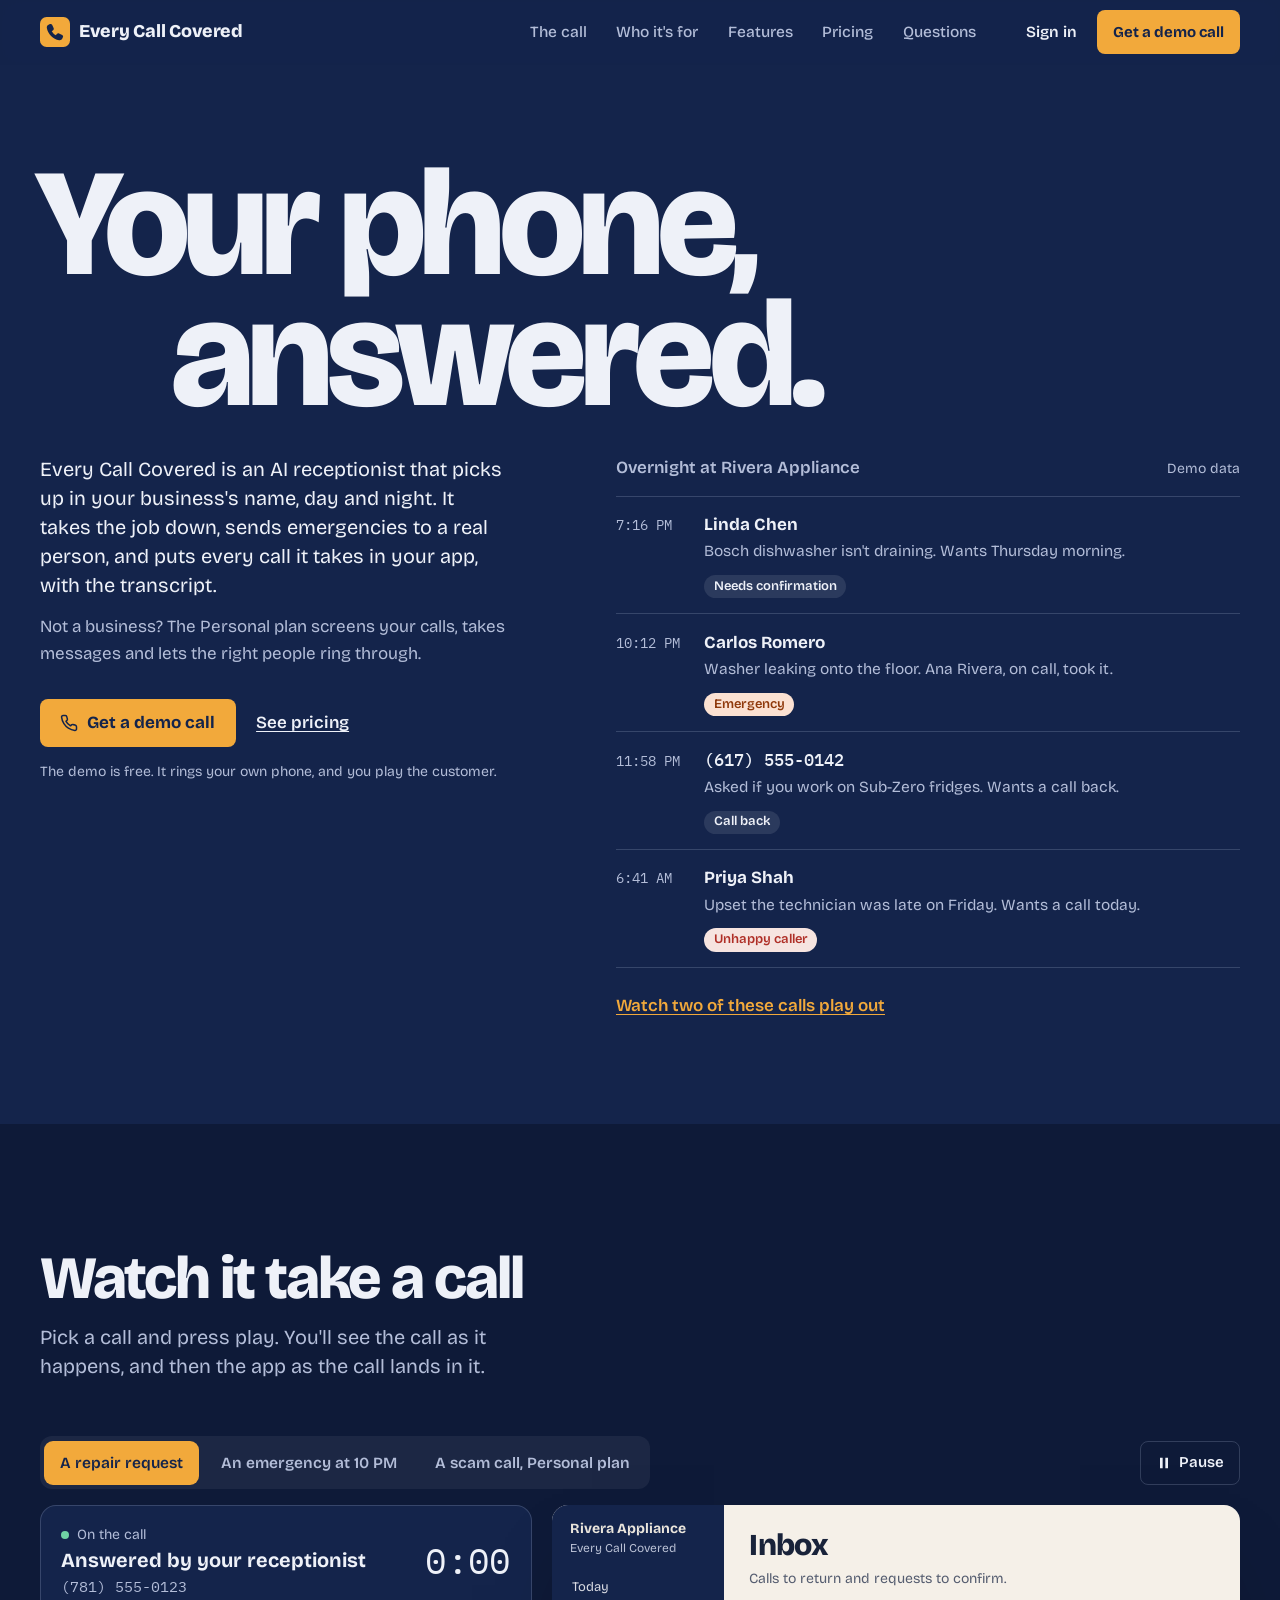
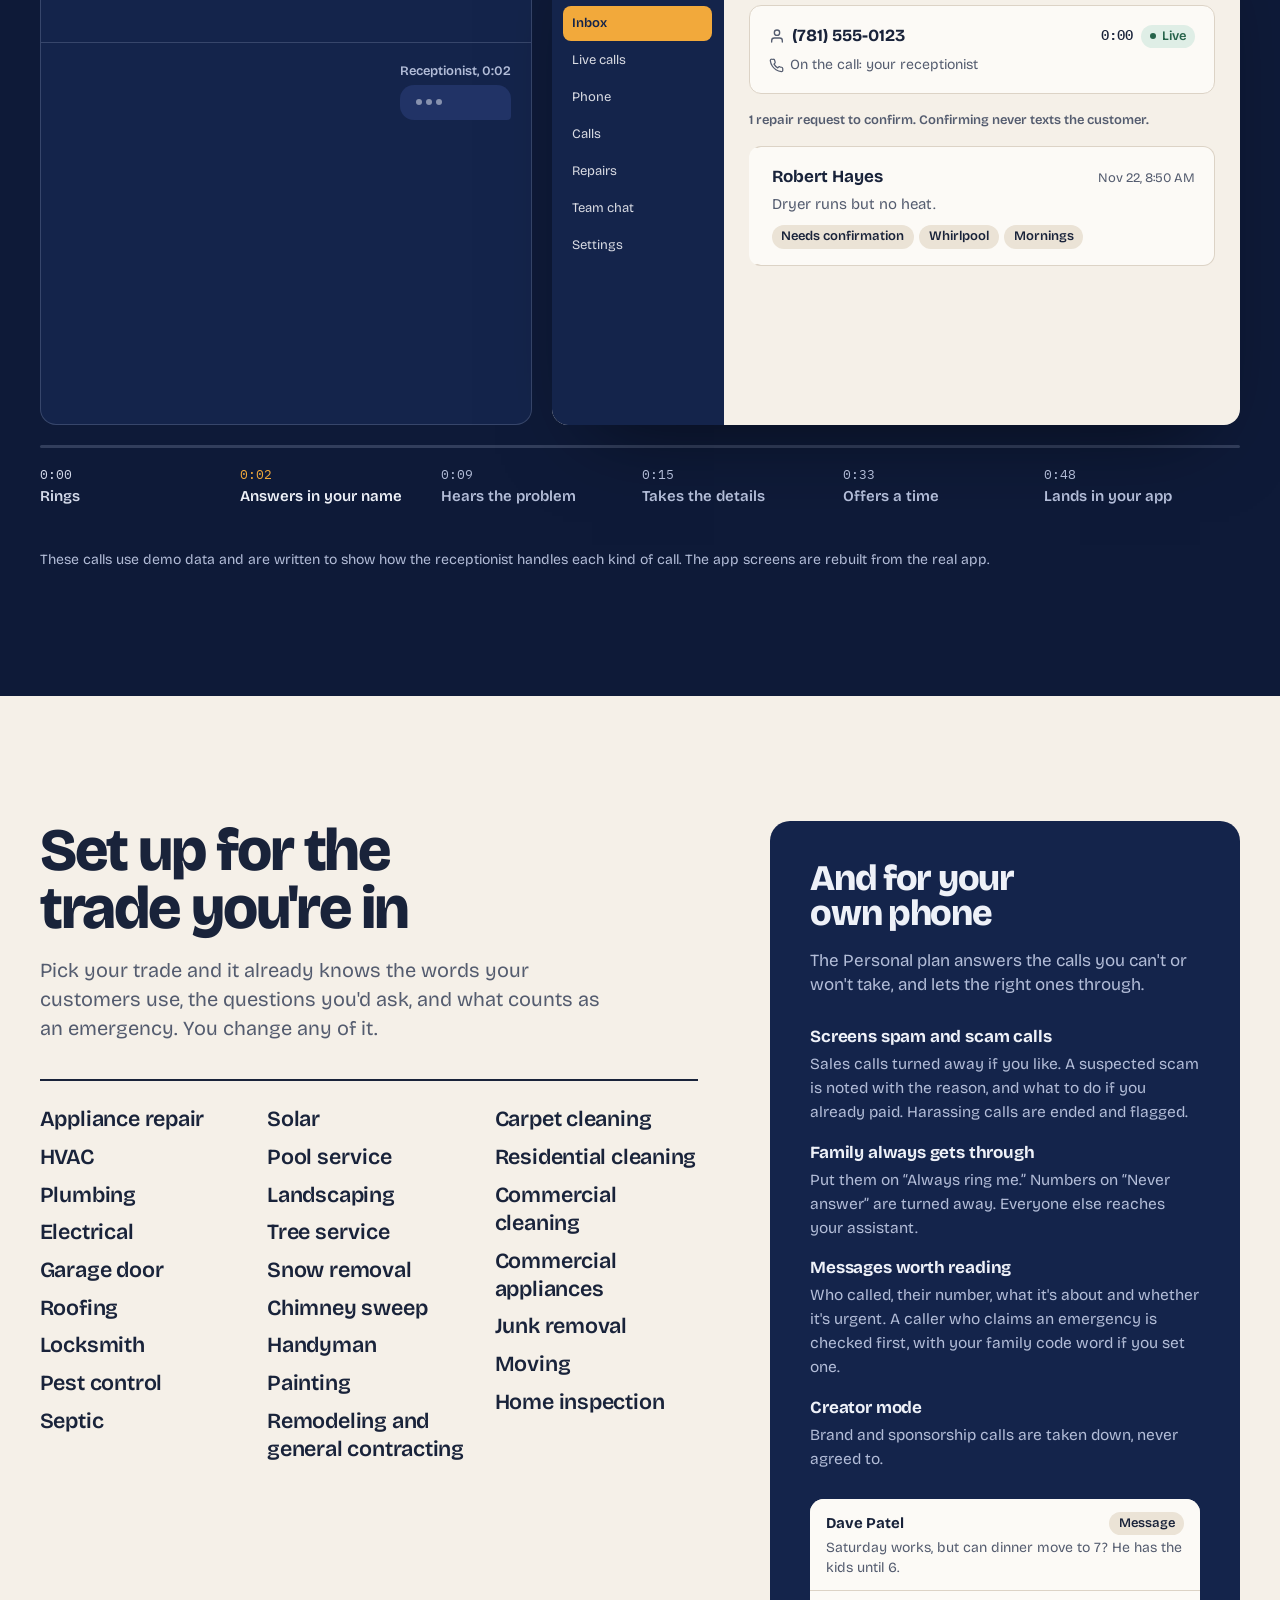
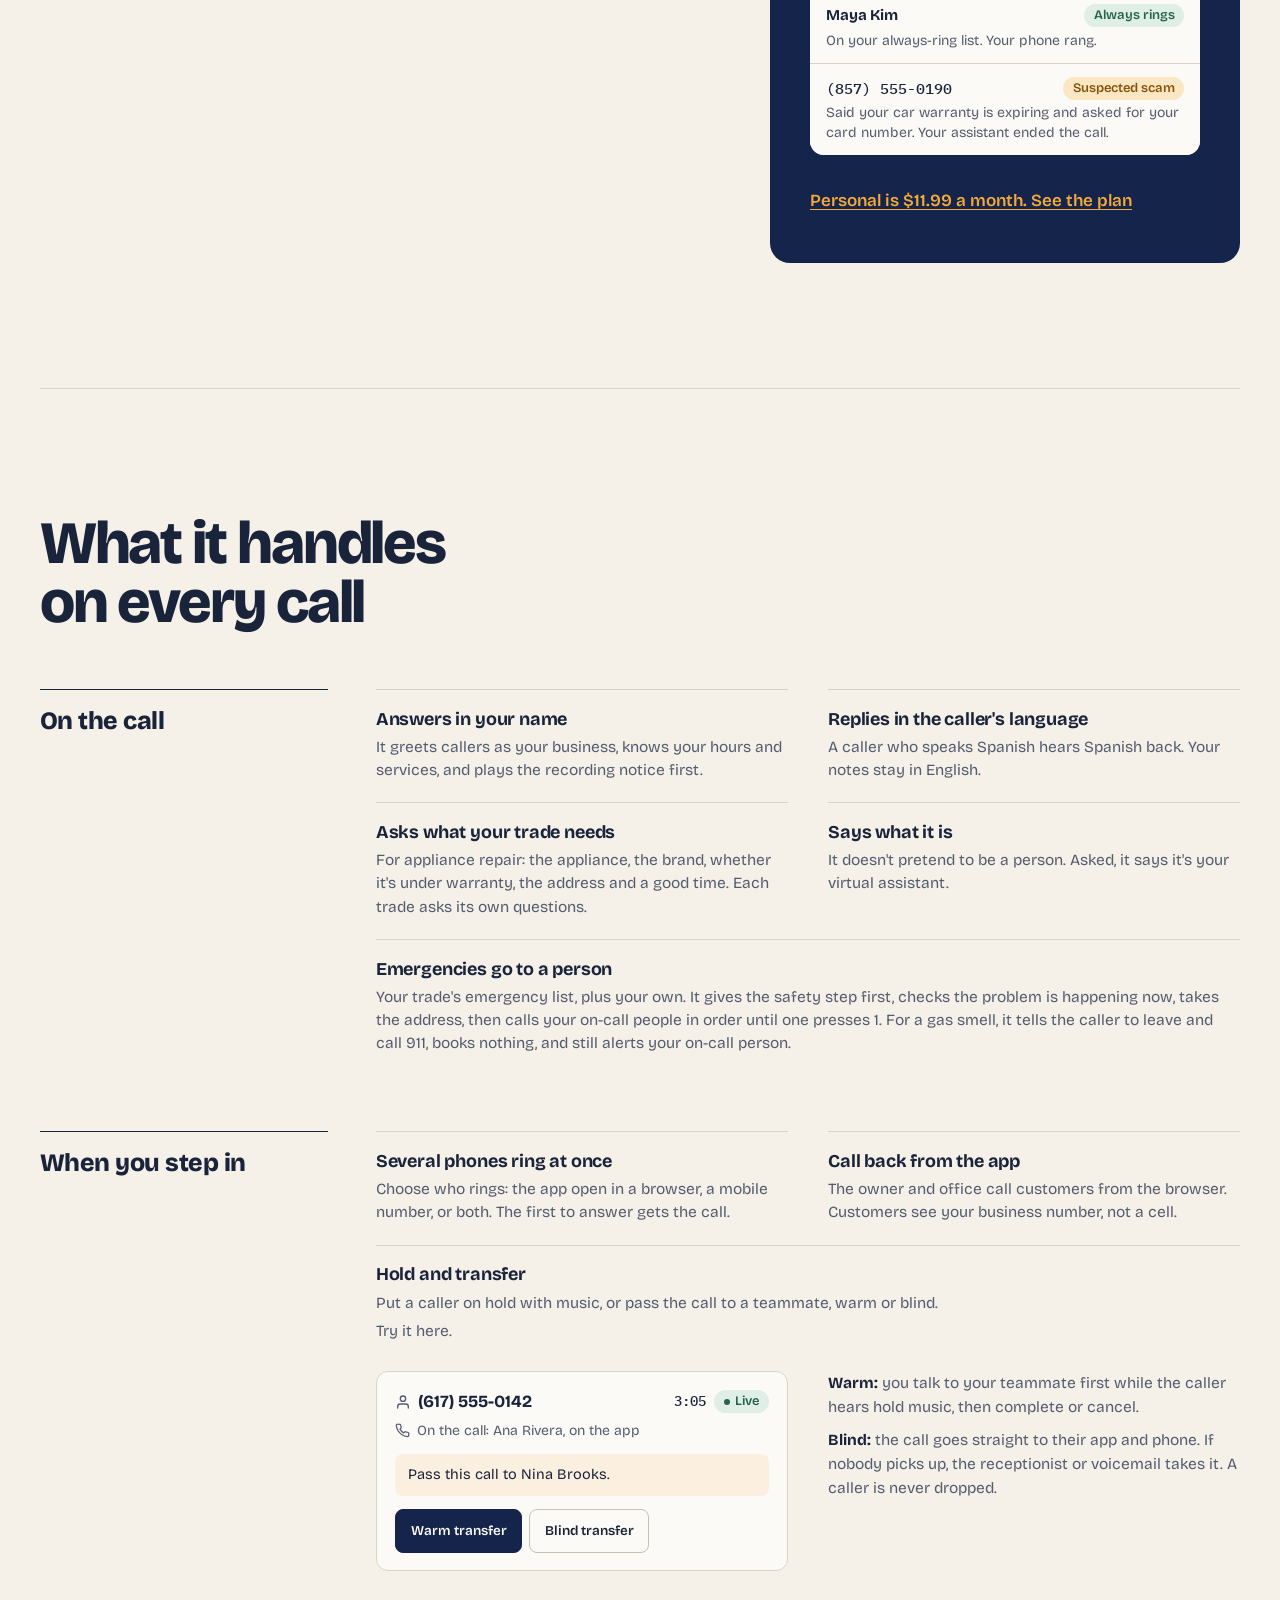
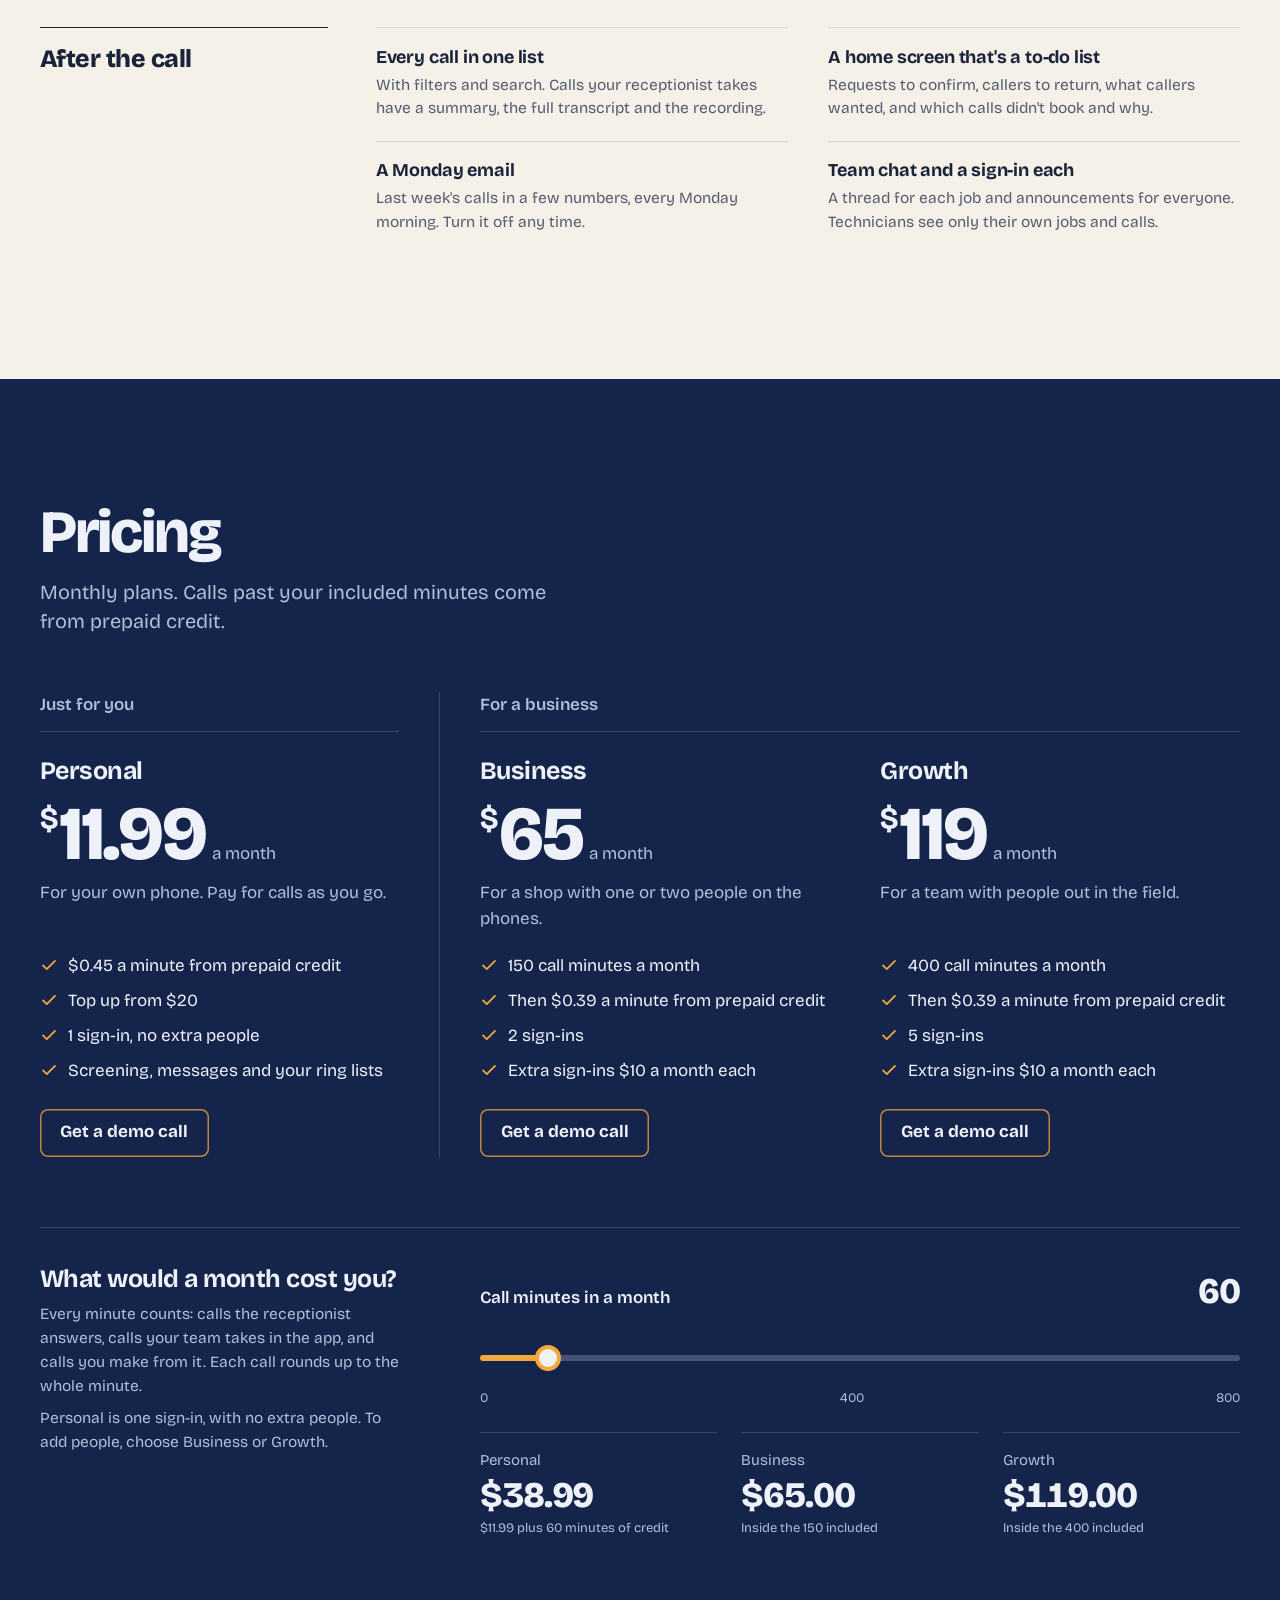
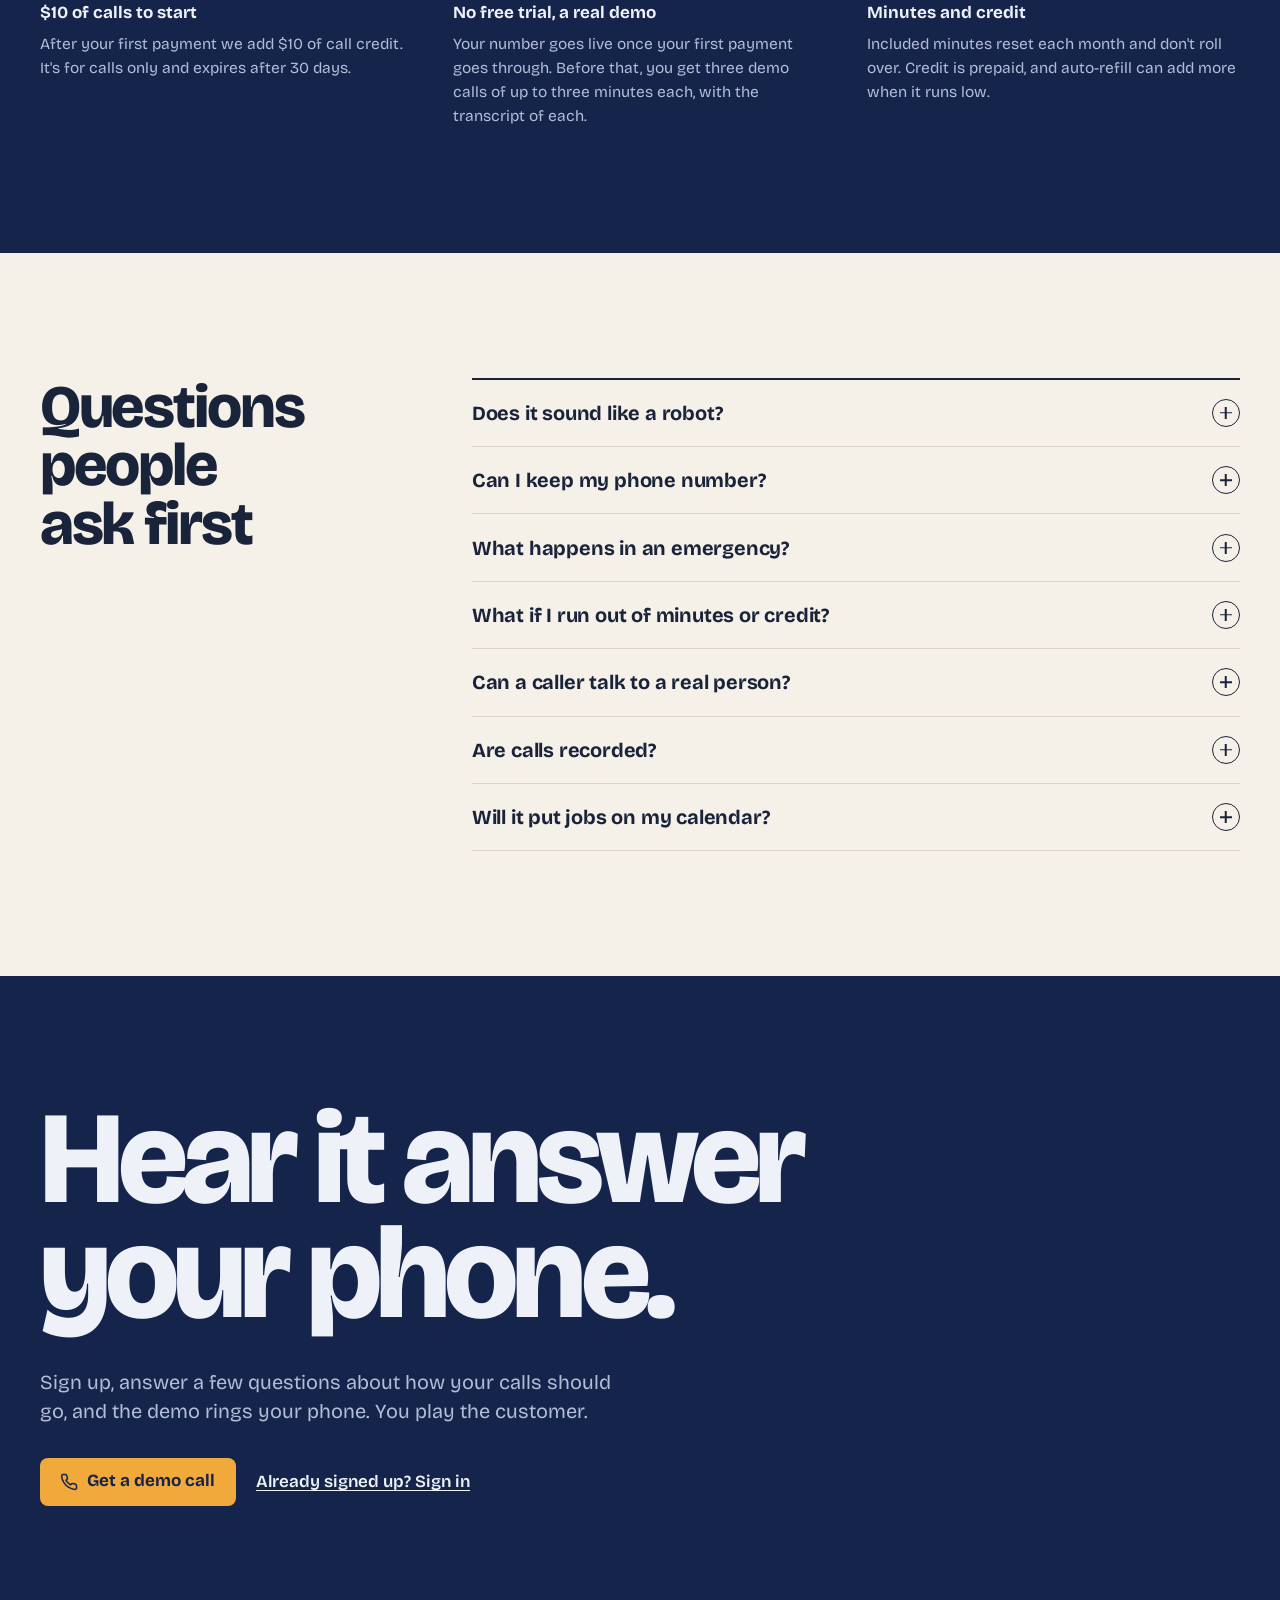
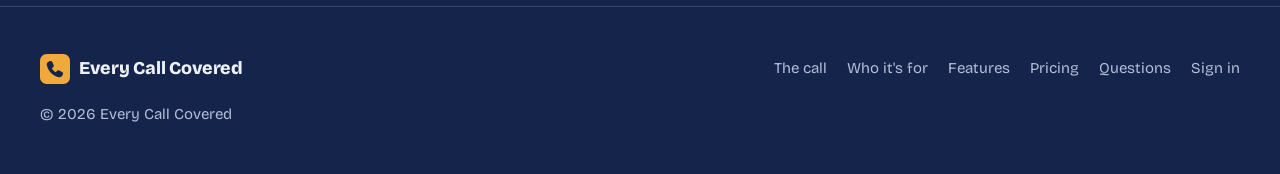
==== commit b65db5e5: "Make the page read in full without JavaScript The sign-up and sign-in links carry the app's address " ====
--- a/index.html
+++ b/index.html
@@ -58,8 +58,8 @@
       <a href="#questions">Questions</a>
     </nav>
     <div class="head-actions">
-      <a class="signin" data-app href="#get-started">Sign in</a>
-      <a class="btn small" data-app href="#get-started"><span class="wide-only">Get a demo call</span><span class="narrow-only">Demo call</span></a>
+      <a class="signin" data-app href="https://every-call-covered.replit.app/sign-in">Sign in</a>
+      <a class="btn small" data-app href="https://every-call-covered.replit.app/sign-in"><span class="wide-only">Get a demo call</span><span class="narrow-only">Demo call</span></a>
       <button class="menu-btn" type="button" aria-expanded="false" aria-controls="menu" aria-label="Menu"><svg aria-hidden="true" viewBox="0 0 24 24"><path d="M4 7h16M4 12h16M4 17h16" fill="none" stroke="currentColor" stroke-width="2" stroke-linecap="round"/></svg></button>
     </div>
   </div>
@@ -70,7 +70,7 @@
       <a href="#features">Features</a>
       <a href="#pricing">Pricing</a>
       <a href="#questions">Questions</a>
-      <a data-app href="#get-started">Sign in</a>
+      <a data-app href="https://every-call-covered.replit.app/sign-in">Sign in</a>
     </div>
   </nav>
 </header>
@@ -123,27 +123,27 @@
       </div>
 
       <div class="stage" id="stage" role="tabpanel" aria-labelledby="tab-repair">
-        <div class="line" id="line" data-state="idle">
+        <div class="line" id="line" data-state="ended">
           <div class="line-head">
-            <span class="line-state"><span class="led" aria-hidden="true"></span><span id="line-state">Waiting for a call</span></span>
-            <span class="line-who" id="line-who">Rivera Appliance</span>
-            <span class="line-num" id="line-num">Your business line</span>
-            <span class="clock" id="clock" aria-hidden="true">0:00</span>
+            <span class="line-state"><span class="led" aria-hidden="true"></span><span id="line-state">Call ended</span></span>
+            <span class="line-who" id="line-who">Answered by your receptionist</span>
+            <span class="line-num" id="line-num">(781) 555-0123</span>
+            <span class="clock" id="clock" aria-hidden="true">0:48</span>
             <span class="meter" aria-hidden="true"><i></i><i></i><i></i><i></i><i></i><i></i><i></i></span>
-            <span class="now" aria-hidden="true"><span class="bar"><i id="line-progress"></i></span><span id="now-chapter"></span></span>
-          </div>
-          <div class="transcript" id="transcript" role="log" aria-live="off" aria-label="Transcript" tabindex="0"></div>
+            <span class="now" aria-hidden="true"><span class="bar"><i id="line-progress" style="width: 100%"></i></span><span id="now-chapter">Lands in your app</span></span>
+          </div>
+          <div class="transcript resolved" id="transcript" role="log" aria-live="off" aria-label="Transcript" tabindex="0"><div class="msg r"><span class="who">Receptionist, 0:02</span><p>This call may be recorded for training and business purposes. Thanks for calling Rivera Appliance. How can I help you today?</p></div><div class="msg c"><span class="who">Caller, 0:09</span><p>Hi, my <span class="k">Bosch dishwasher isn't draining</span>. There's water sitting in the bottom after every cycle.</p></div><div class="msg r"><span class="who">Receptionist, 0:15</span><p>Sorry about that. I can get a technician out to look at it. Can I get your name and a good number to reach you?</p></div><div class="msg c"><span class="who">Caller, 0:23</span><p><span class="k">Linda Chen</span>, <span class="k">781-555-0123</span>.</p></div><div class="msg r"><span class="who">Receptionist, 0:27</span><p>Thanks, Linda. What's the address for the visit?</p></div><div class="msg c"><span class="who">Caller, 0:30</span><p><span class="k">27 Birch Lane</span> in Springfield.</p></div><div class="msg r"><span class="who">Receptionist, 0:33</span><p>Got it, 27 Birch Lane. Is a morning or an afternoon better for you?</p></div><div class="msg c"><span class="who">Caller, 0:38</span><p><span class="k">Thursday morning</span> would be great.</p></div><div class="msg r"><span class="who">Receptionist, 0:41</span><p>I have that down for Thursday morning. The office will confirm the visit with you.</p></div><div class="msg c"><span class="who">Caller, 0:46</span><p>Perfect, thanks.</p></div></div>
           <button class="ghost to-app" id="to-app" type="button">See where it landed in the app</button>
         </div>
 
-        <div class="app" id="app" role="region" aria-label="The app">
+        <div class="app" id="app" role="region" aria-label="The app" tabindex="-1">
           <aside class="app-side" aria-hidden="true">
             <div class="biz" id="app-biz">Rivera Appliance<small>Every Call Covered</small></div>
-            <ul id="app-nav"></ul>
+            <ul id="app-nav"><li>Today</li><li class="on">Inbox</li><li>Live calls</li><li>Phone</li><li>Calls</li><li>Repairs</li><li>Team chat</li><li>Settings</li></ul>
           </aside>
           <div>
             <div class="app-top" aria-hidden="true"><span id="app-biz-top">Rivera Appliance<small>Every Call Covered</small></span></div>
-            <div class="app-main" id="app-main"></div>
+            <div class="app-main" id="app-main"><div class="app-title"><div><h3>Inbox</h3><p class="sub">Calls to return and requests to confirm.</p></div></div> <p class="app-crumb">2 repair requests to confirm. Confirming never texts the customer.</p> <div class="panel inbox-row"> <div class="top"><span class="name">Linda Chen</span><span class="when">Nov 24, 7:16 PM</span></div> <p class="desc">Bosch dishwasher isn't draining. Water left in the bottom after every cycle.</p> <div class="tags"><span class="tag " style="animation:arrive .45s 0.25s var(--ease-out) both">Needs confirmation</span><span class="tag " style="animation:arrive .45s 0.43s var(--ease-out) both">Bosch</span><span class="tag " style="animation:arrive .45s 0.61s var(--ease-out) both">27 Birch Lane</span><span class="tag " style="animation:arrive .45s 0.79s var(--ease-out) both">Thursday morning</span></div> </div><div class="panel inbox-row"> <div class="top"><span class="name">Robert Hayes</span><span class="when">Nov 22, 8:50 AM</span></div> <p class="desc">Dryer runs but no heat.</p> <div class="tags"><span class="tag ">Needs confirmation</span><span class="tag ">Whirlpool</span><span class="tag ">Mornings</span></div> </div></div>
           </div>
         </div>
       </div>
@@ -290,7 +290,7 @@
               <li><svg aria-hidden="true"><use href="#i-check"/></svg><span>2 sign-ins</span></li>
               <li><svg aria-hidden="true"><use href="#i-check"/></svg><span>Extra sign-ins $10 a month each</span></li>
             </ul>
-            <a class="btn quiet" data-app href="#get-started">Get a demo call</a>
+            <a class="btn quiet" data-app href="https://every-call-covered.replit.app/sign-in">Get a demo call</a>
           </div>
           <div class="plan">
             <h4>Growth</h4>
@@ -302,7 +302,7 @@
               <li><svg aria-hidden="true"><use href="#i-check"/></svg><span>5 sign-ins</span></li>
               <li><svg aria-hidden="true"><use href="#i-check"/></svg><span>Extra sign-ins $10 a month each</span></li>
             </ul>
-            <a class="btn quiet" data-app href="#get-started">Get a demo call</a>
+            <a class="btn quiet" data-app href="https://every-call-covered.replit.app/sign-in">Get a demo call</a>
           </div>
         </div>
       </div>
@@ -316,7 +316,7 @@
       </div>
       <div>
         <label for="minutes">Call minutes in a month <output class="minutes" id="minutes-out" for="minutes">60</output></label>
-        <input class="range" type="range" id="minutes" min="0" max="800" step="10" value="60">
+        <input class="range" type="range" id="minutes" min="0" max="800" step="10" value="60" aria-valuetext="60 minutes" style="--fill: 7.5%">
         <div class="range-scale" aria-hidden="true"><span>0</span><span>400</span><span>800</span></div>
         <ul class="totals" id="totals">
           <li data-plan="personal"><span class="p">Personal</span><span class="v">$38.99</span><span class="why">$11.99 plus 60 minutes of credit</span></li>
@@ -379,8 +379,8 @@
     <h2 id="closer-title">Hear it answer your phone.</h2>
     <p>Sign up, answer a few questions about how your calls should go, and the demo rings your phone. You play the customer.</p>
     <div class="ctas">
-      <a class="btn" data-app href="#get-started" id="closer-cta"><svg aria-hidden="true"><use href="#i-phone"/></svg>Get a demo call</a>
-      <a class="link" data-app href="#get-started">Already signed up? Sign in</a>
+      <a class="btn" data-app href="https://every-call-covered.replit.app/sign-in" id="closer-cta"><svg aria-hidden="true"><use href="#i-phone"/></svg>Get a demo call</a>
+      <a class="link" data-app href="https://every-call-covered.replit.app/sign-in">Already signed up? Sign in</a>
     </div>
   </div>
 </section>
@@ -400,7 +400,7 @@
         <li><a href="#features">Features</a></li>
         <li><a href="#pricing">Pricing</a></li>
         <li><a href="#questions">Questions</a></li>
-        <li><a data-app href="#get-started">Sign in</a></li>
+        <li><a data-app href="https://every-call-covered.replit.app/sign-in">Sign in</a></li>
       </ul>
     </nav>
   </div>
--- a/assets/site.css
+++ b/assets/site.css
@@ -580,3 +580,14 @@
 .me-more .link { color: var(--amber); }
 .btn.quiet { --btn-bg: transparent; --btn-fg: var(--moon); box-shadow: inset 0 0 0 1.5px rgba(242, 169, 59, .75); }
 .btn.quiet:hover { --btn-bg: rgba(242, 169, 59, .12); }
+
+/* Without JavaScript: the call player shows the repair call as it ends, with no controls that do nothing */
+html:not(.js) .menu-btn, html:not(.js) .player-bar, html:not(.js) .chapters, html:not(.js) .line .to-app,
+html:not(.js) .js-only, html:not(.js) .range, html:not(.js) .range-scale { display: none; }
+html:not(.js) .calc .totals { margin-top: 1rem; }
+.app-main + .app-sizer { position: absolute; inset: 0 0 auto; visibility: hidden; pointer-events: none; }
+.app > div:last-child { position: relative; min-width: 0; }
+/* Room for the longest label in every state, so switching calls or states never moves the page */
+#now-chapter { line-height: 1.5; min-height: 1.5em; }
+@media (max-width: 639px) { .line-who { min-height: 2.5em; } }
+@media (min-width: 960px) { .chapter-list .l { min-height: 2.5em; } }
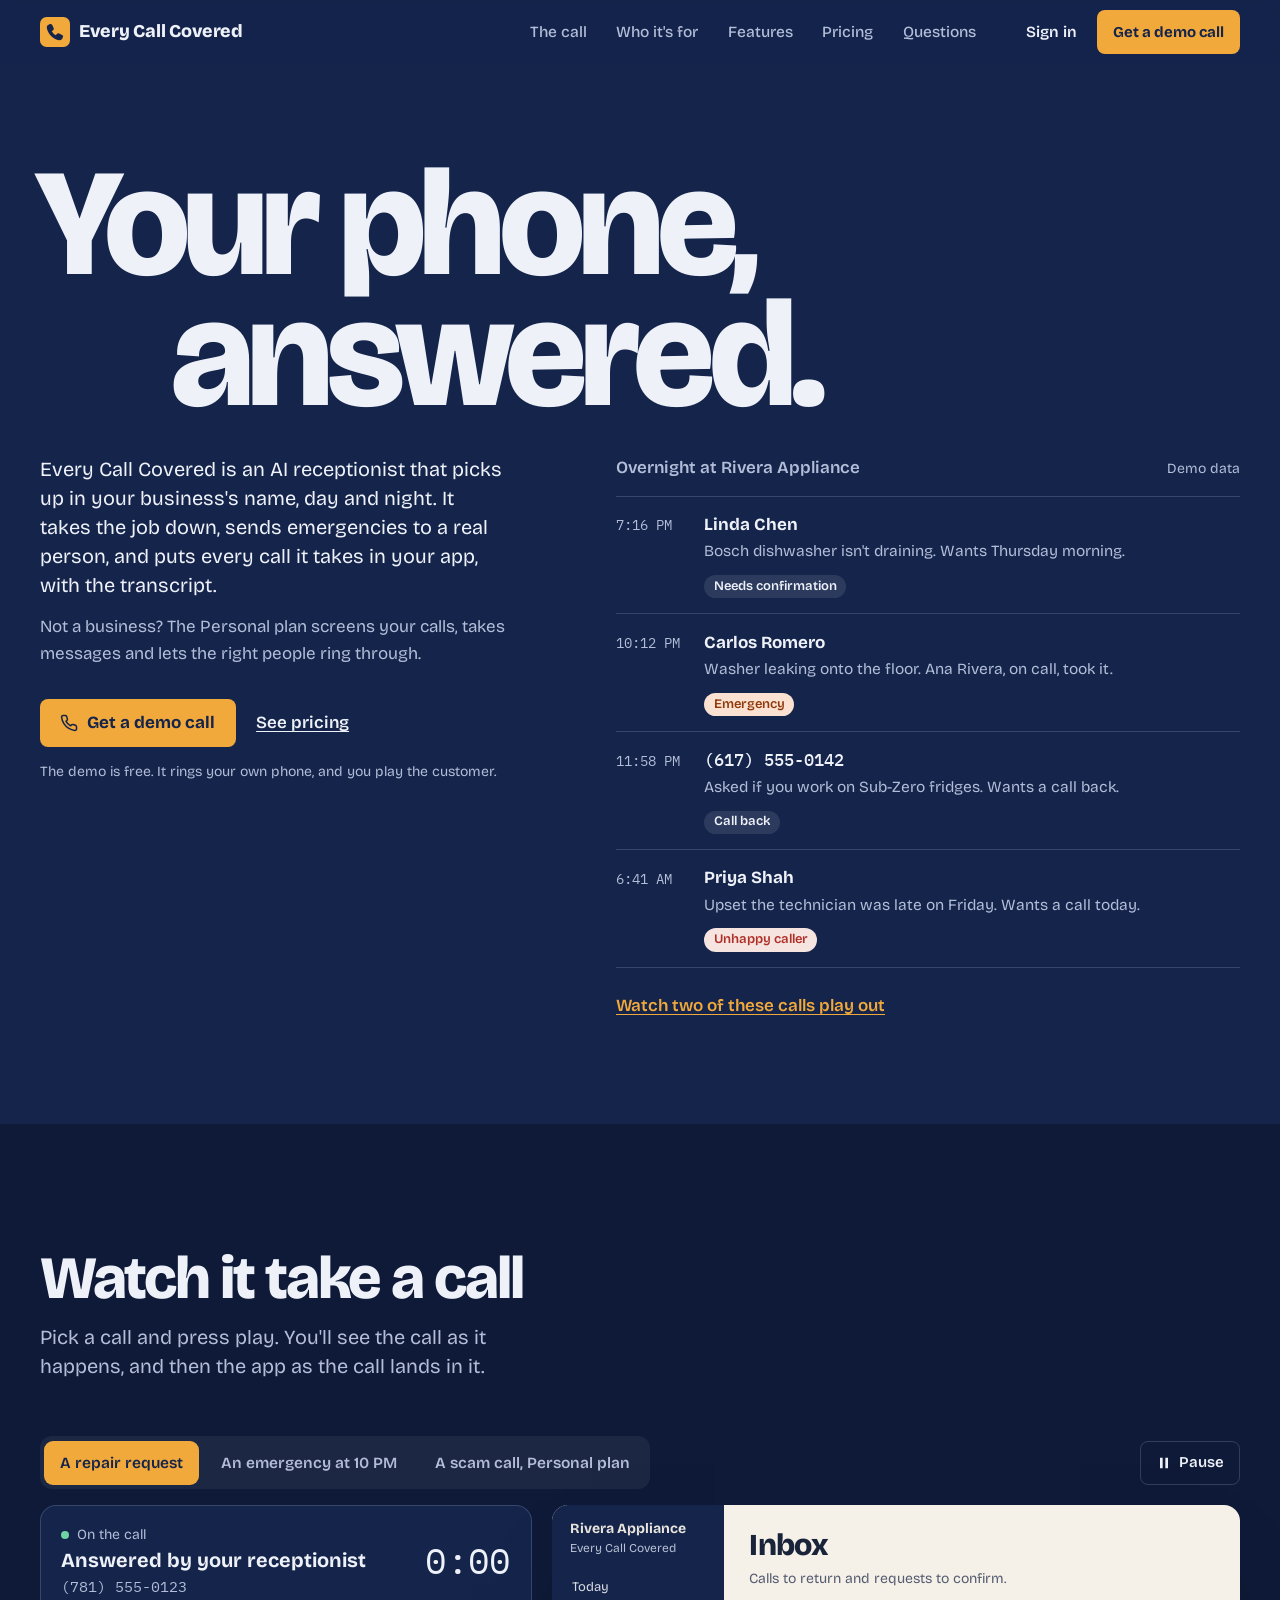
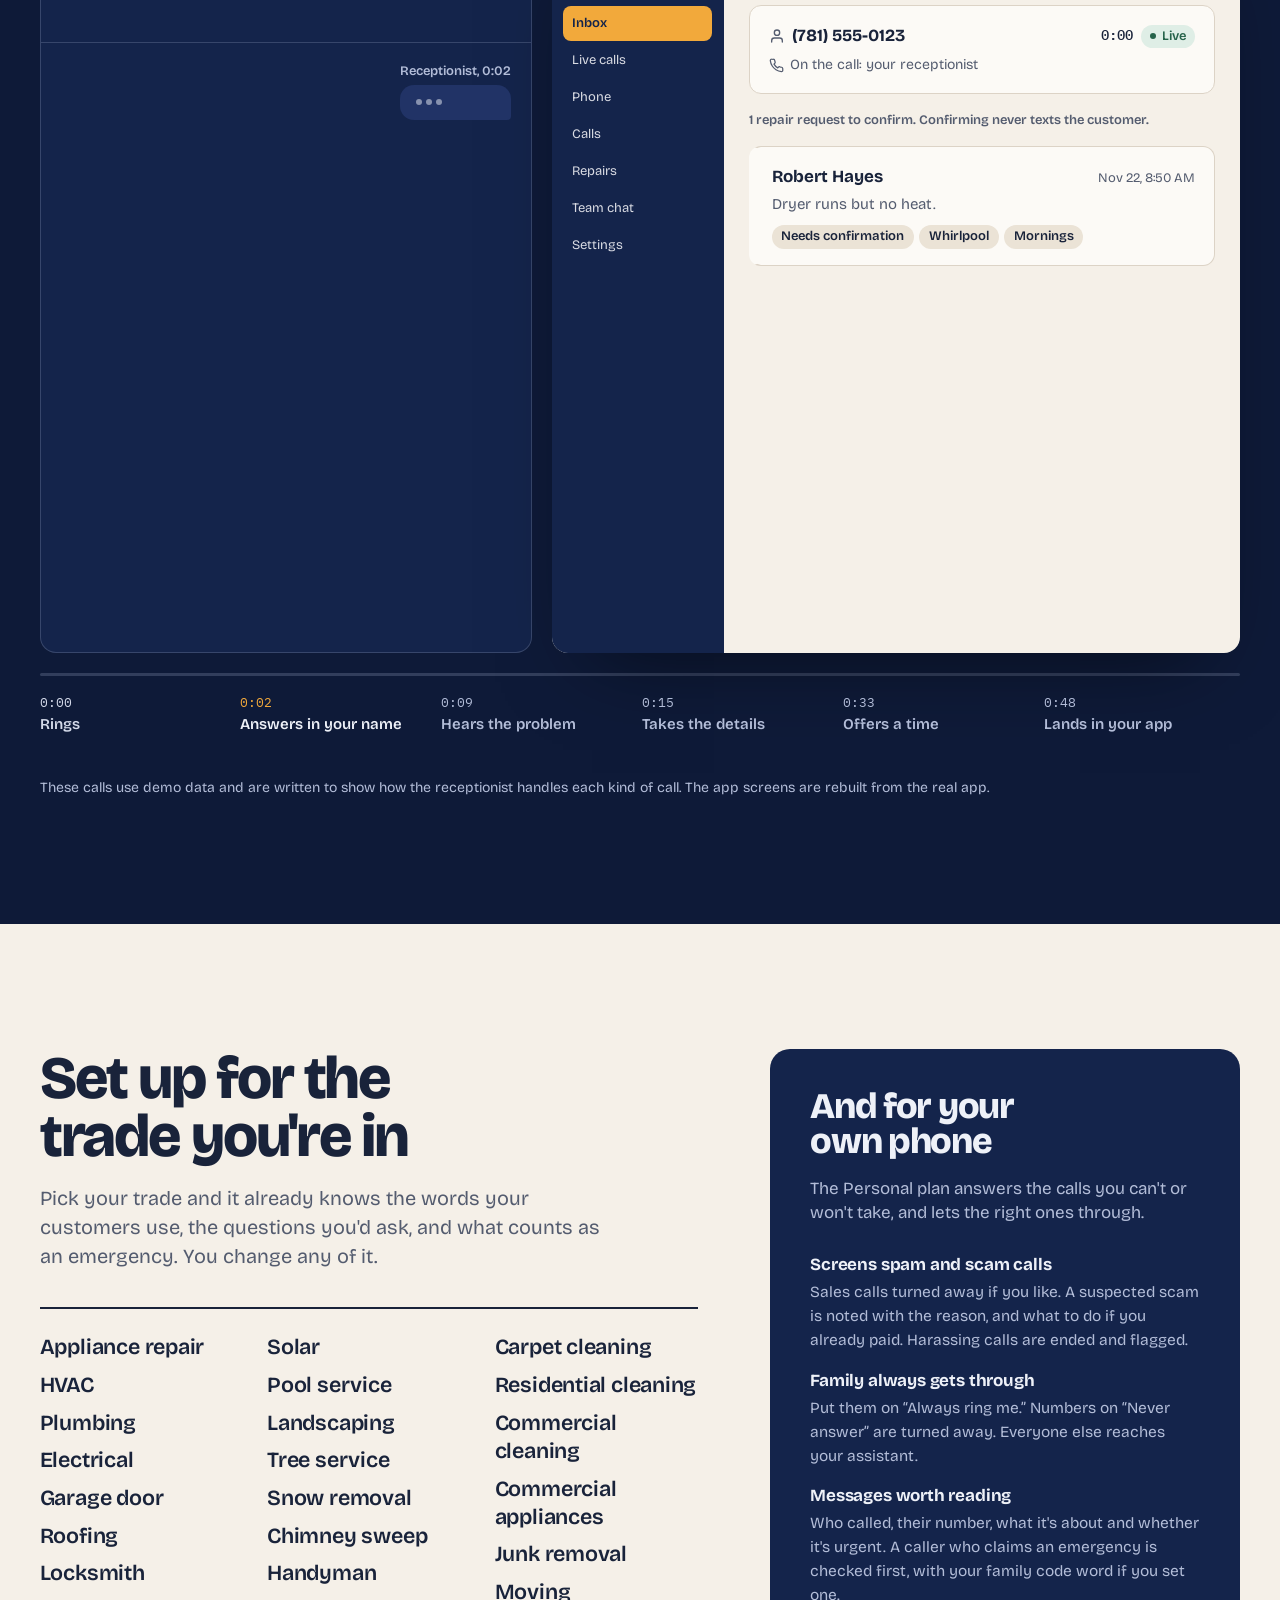
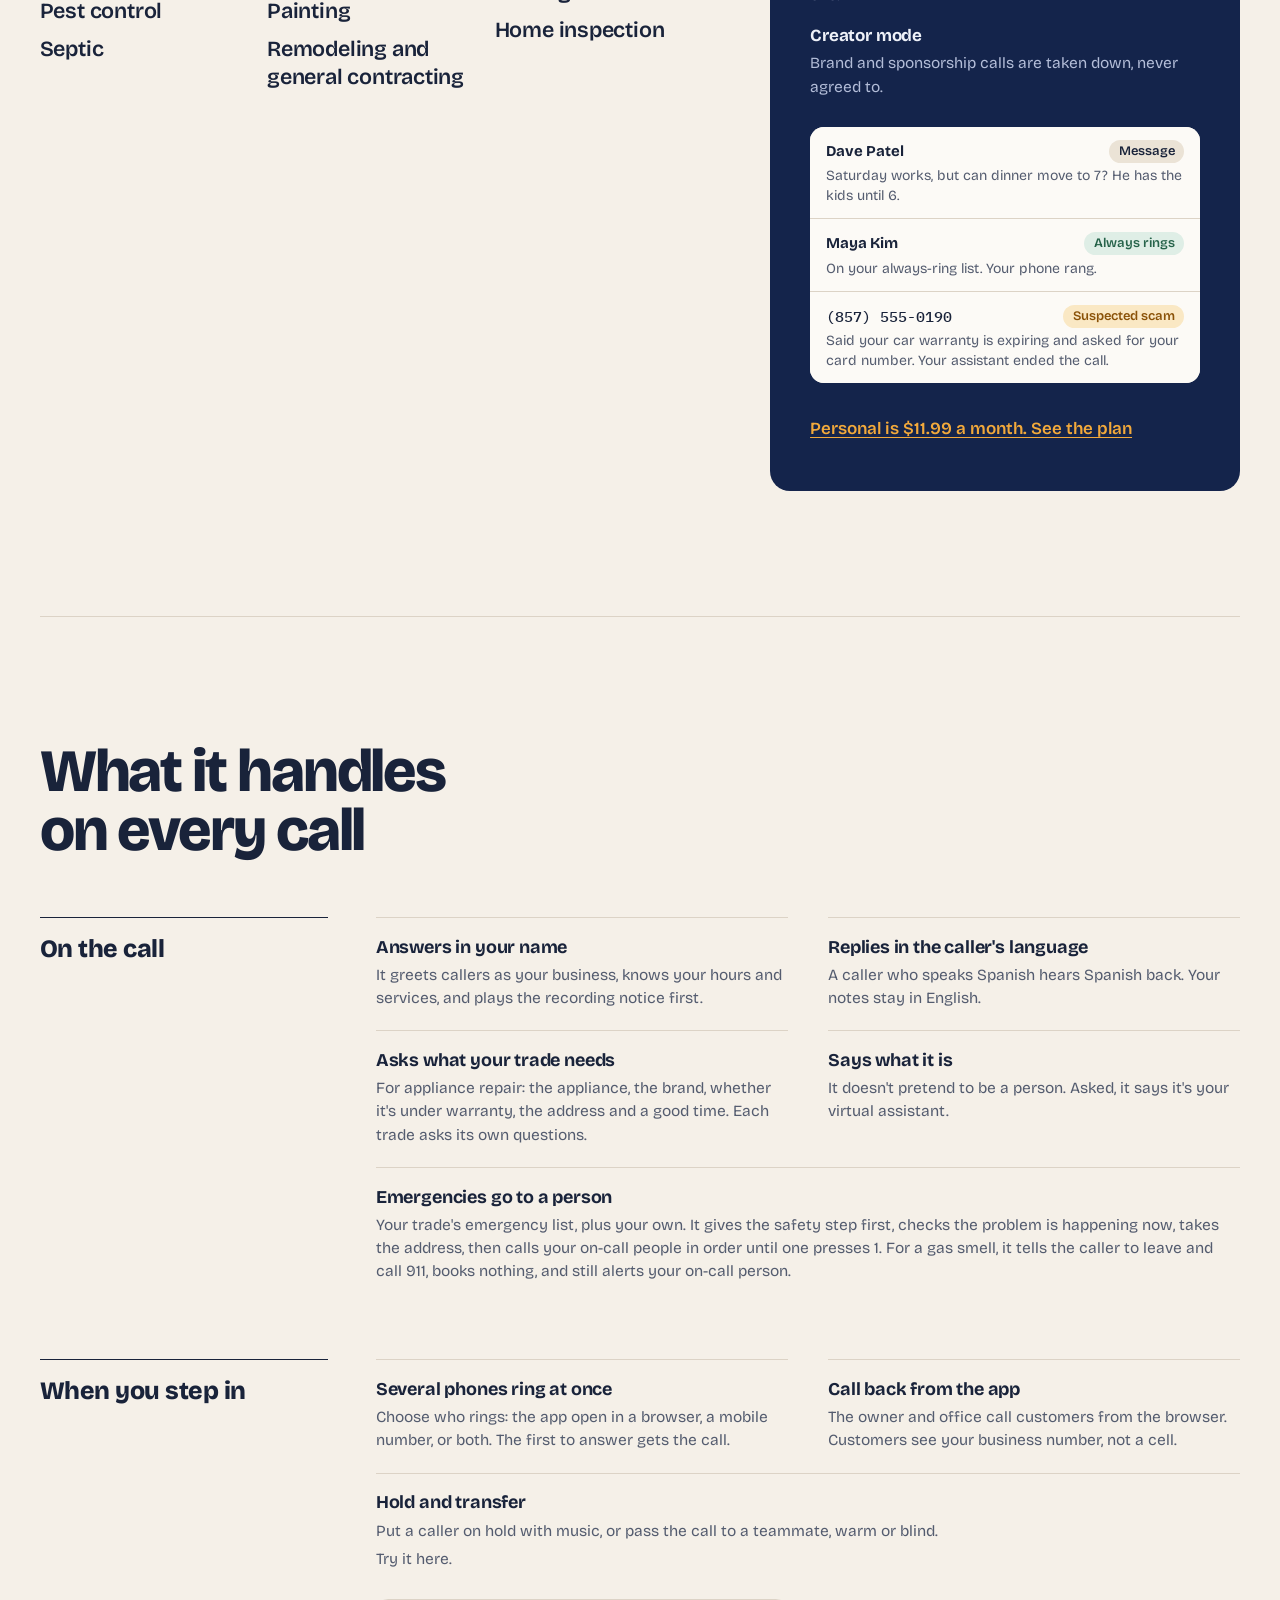
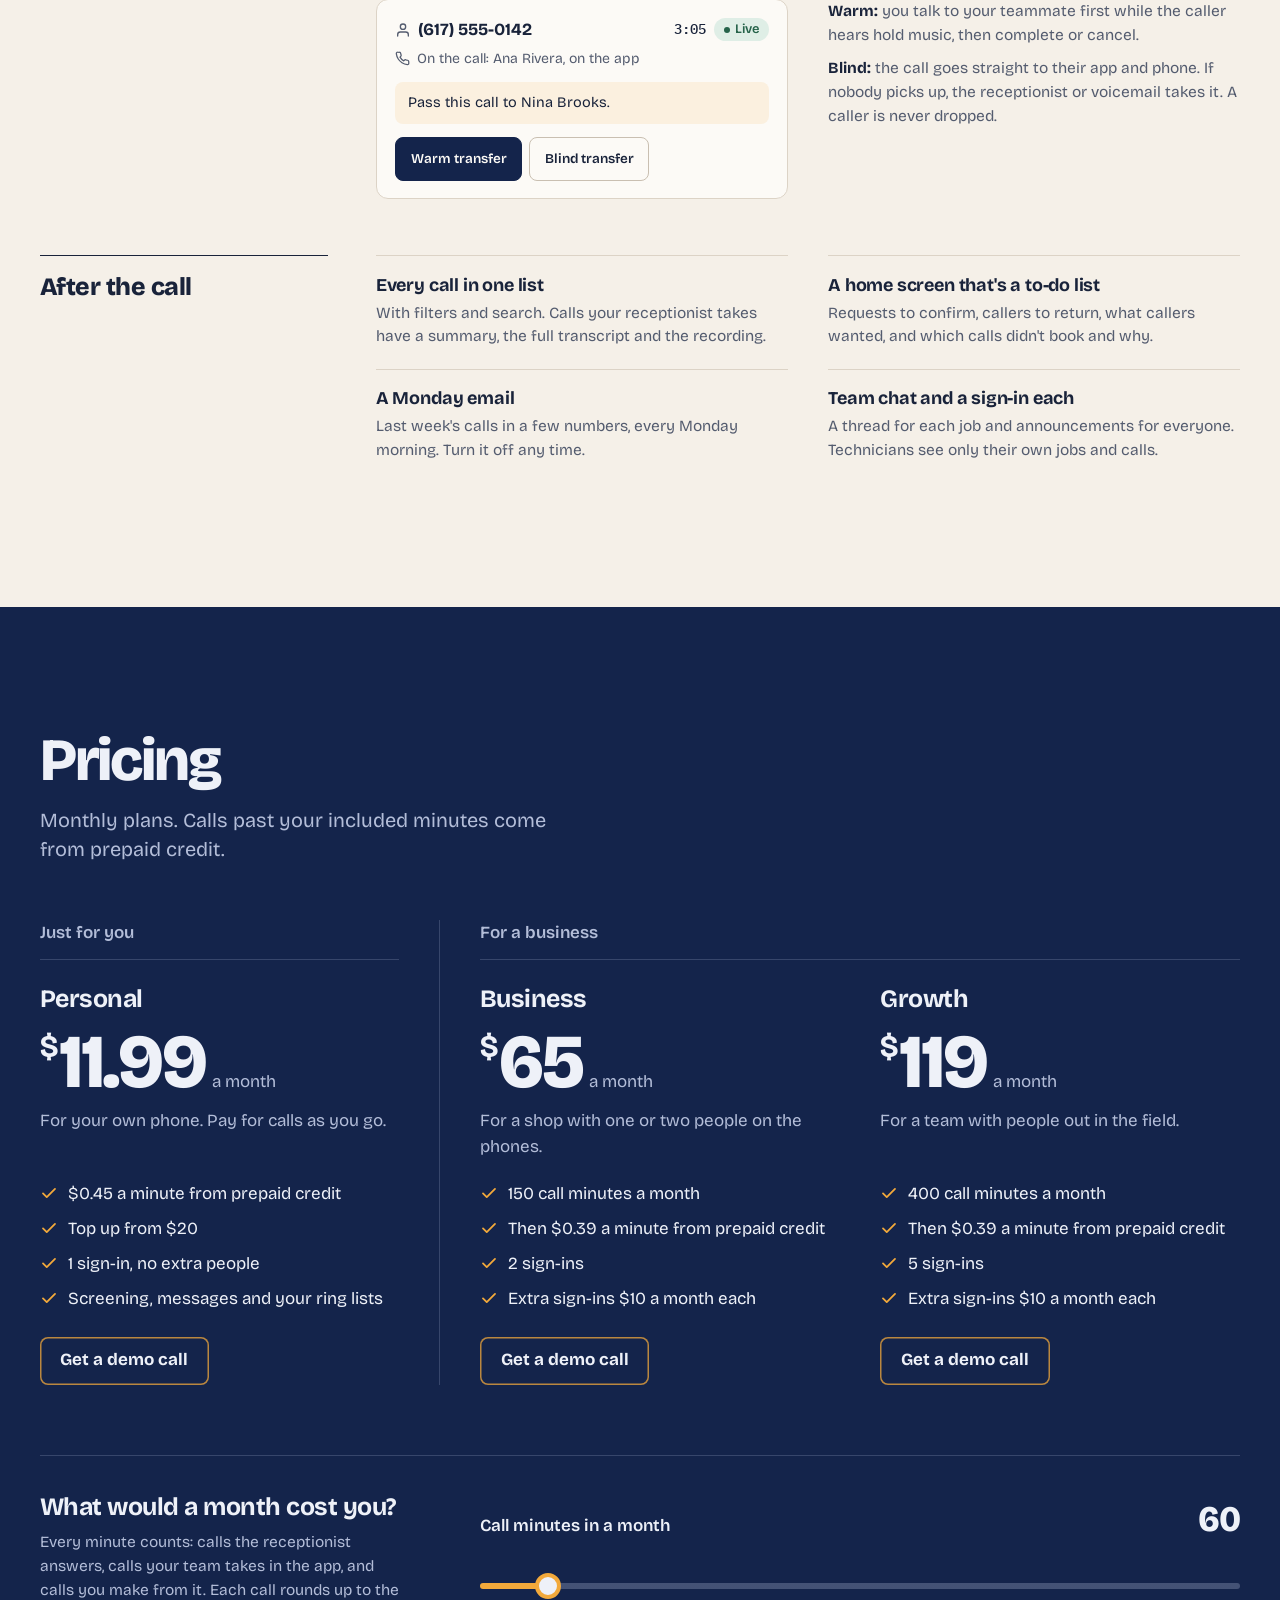
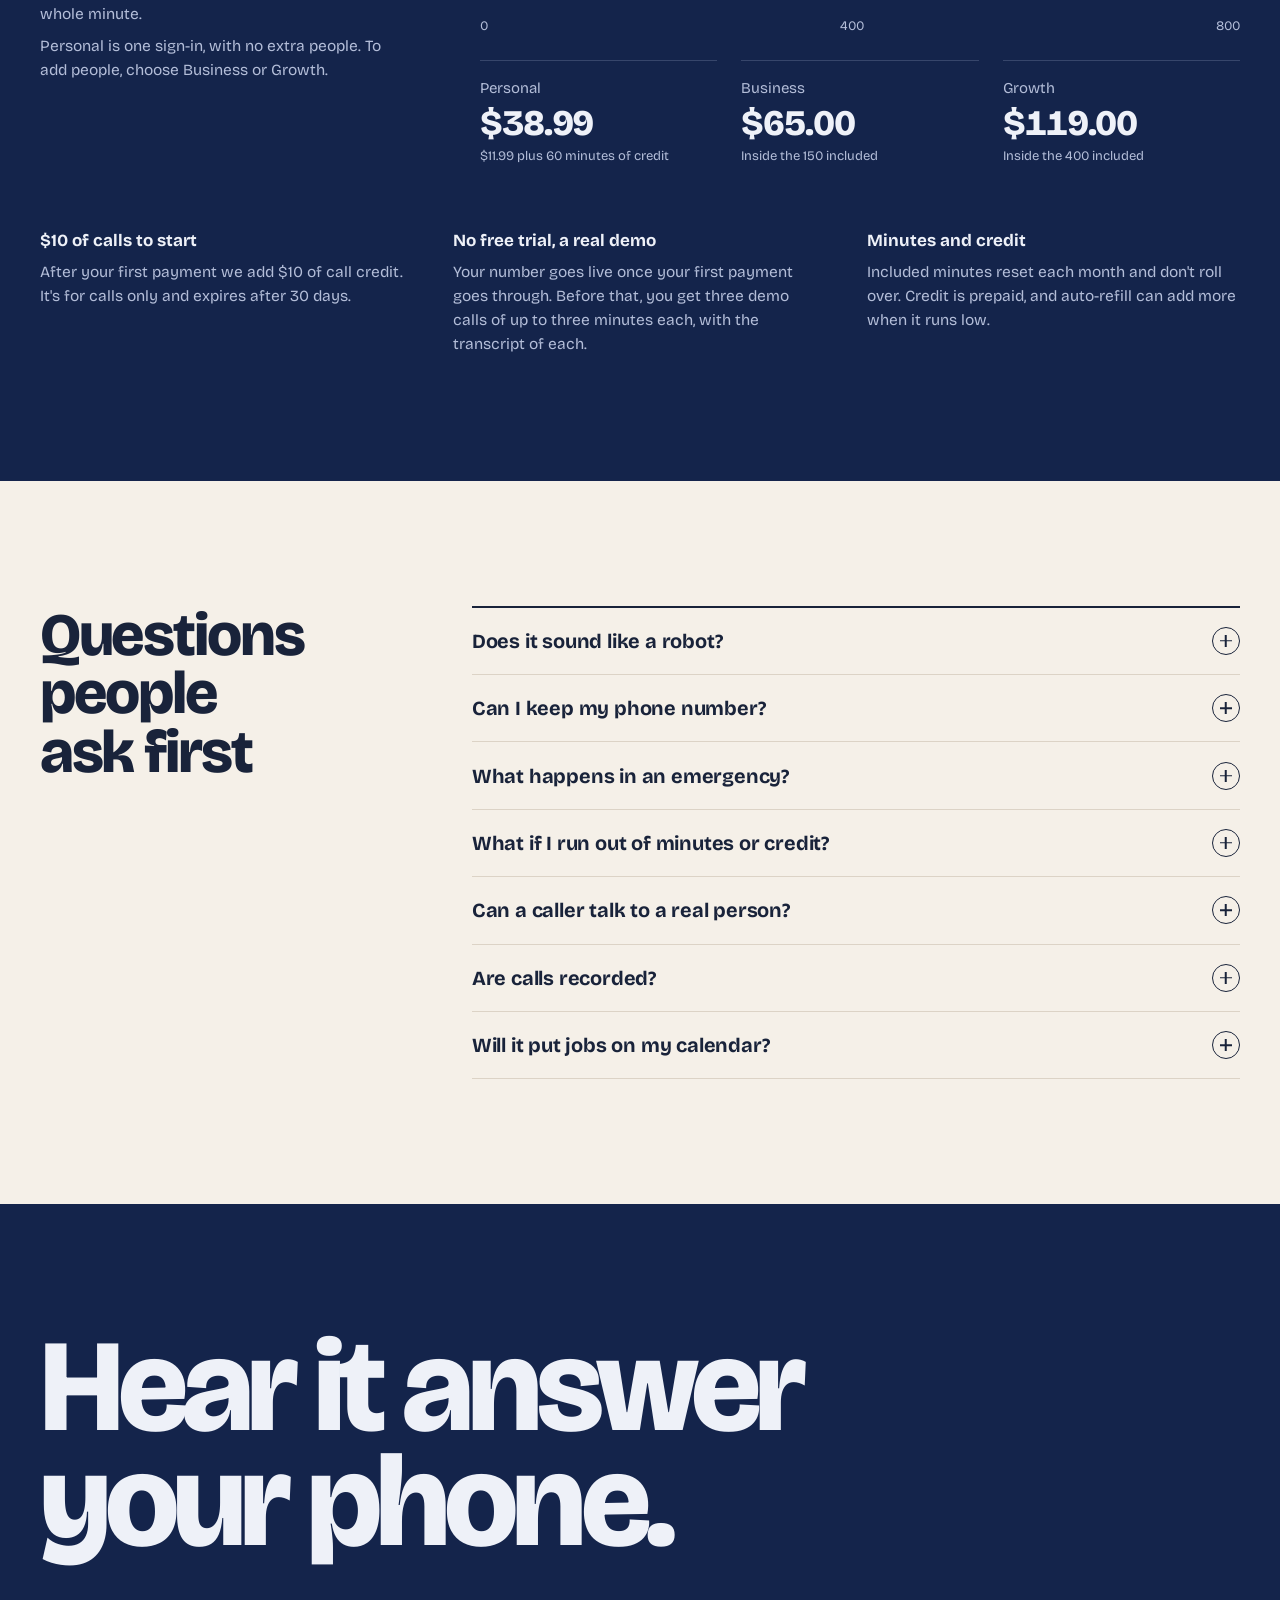
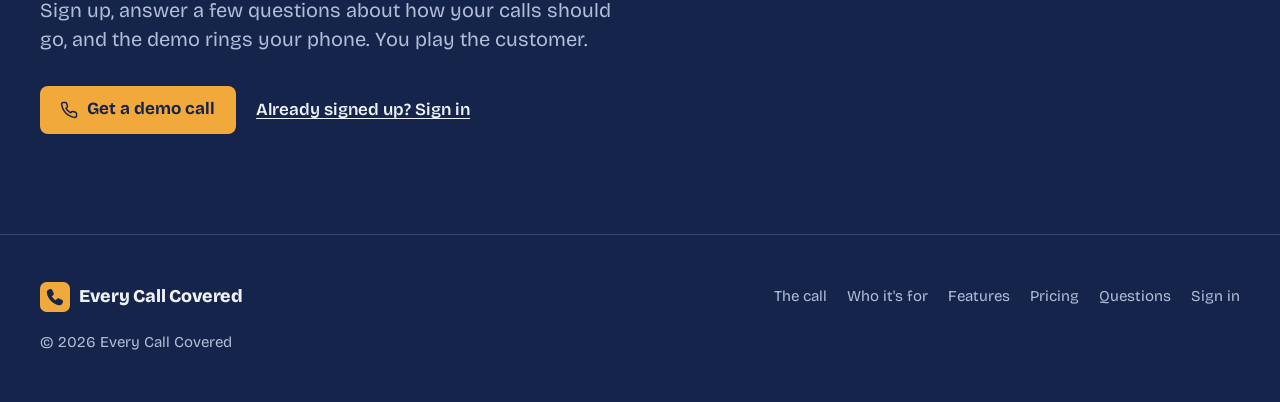
==== commit 6494f27d: "Fix what the click-through found - The header no longer overflows at 320px or with large text: the w" ====
--- a/index.html
+++ b/index.html
@@ -133,7 +133,7 @@
             <span class="now" aria-hidden="true"><span class="bar"><i id="line-progress" style="width: 100%"></i></span><span id="now-chapter">Lands in your app</span></span>
           </div>
           <div class="transcript resolved" id="transcript" role="log" aria-live="off" aria-label="Transcript" tabindex="0"><div class="msg r"><span class="who">Receptionist, 0:02</span><p>This call may be recorded for training and business purposes. Thanks for calling Rivera Appliance. How can I help you today?</p></div><div class="msg c"><span class="who">Caller, 0:09</span><p>Hi, my <span class="k">Bosch dishwasher isn't draining</span>. There's water sitting in the bottom after every cycle.</p></div><div class="msg r"><span class="who">Receptionist, 0:15</span><p>Sorry about that. I can get a technician out to look at it. Can I get your name and a good number to reach you?</p></div><div class="msg c"><span class="who">Caller, 0:23</span><p><span class="k">Linda Chen</span>, <span class="k">781-555-0123</span>.</p></div><div class="msg r"><span class="who">Receptionist, 0:27</span><p>Thanks, Linda. What's the address for the visit?</p></div><div class="msg c"><span class="who">Caller, 0:30</span><p><span class="k">27 Birch Lane</span> in Springfield.</p></div><div class="msg r"><span class="who">Receptionist, 0:33</span><p>Got it, 27 Birch Lane. Is a morning or an afternoon better for you?</p></div><div class="msg c"><span class="who">Caller, 0:38</span><p><span class="k">Thursday morning</span> would be great.</p></div><div class="msg r"><span class="who">Receptionist, 0:41</span><p>I have that down for Thursday morning. The office will confirm the visit with you.</p></div><div class="msg c"><span class="who">Caller, 0:46</span><p>Perfect, thanks.</p></div></div>
-          <button class="ghost to-app" id="to-app" type="button">See where it landed in the app</button>
+          <button class="ghost to-app" id="to-app" type="button">See where it landed</button>
         </div>
 
         <div class="app" id="app" role="region" aria-label="The app" tabindex="-1">
--- a/assets/site.css
+++ b/assets/site.css
@@ -117,6 +117,9 @@
 .head-actions .signin { padding: .6rem .8rem; text-decoration: none; font-weight: 600; font-size: .9688rem; min-height: 44px; display: inline-flex; align-items: center; border-radius: var(--radius-control); }
 .head-actions .signin:hover { background: rgba(255, 255, 255, .06); }
 .brand, .head-actions a { white-space: nowrap; }
+.site-head .brand { min-width: 0; }
+.head-actions { flex: none; }
+@media (max-width: 479px) { .site-head .brand span { white-space: normal; line-height: 1.1; } }
 @media (max-width: 900px) { .site-nav { display: none; } .head-actions { margin-left: auto; } }
 @media (max-width: 520px) { .head-actions .signin { display: none; } .site-head .wrap { gap: .75rem; } .head-actions .btn { padding-inline: .9rem; } }
 @media (max-width: 359px) { .brand span { font-size: .95rem; } .head-actions .btn { font-size: .875rem; padding-inline: .7rem; } }
@@ -126,7 +129,7 @@
 .hero .wrap { display: grid; grid-template-columns: minmax(0, 1fr); gap: 0 3.5rem; }
 @media (min-width: 1024px) { .hero .wrap { grid-template-columns: minmax(0, 5fr) minmax(0, 6fr); align-items: start; } .hero h1 { grid-column: 1 / -1; } }
 .hero h1 {
-  font-size: var(--display); font-weight: 800; line-height: .86; letter-spacing: -.045em;
+  font-size: min(var(--display), calc((100vw - 2 * var(--gutter)) / 4.4)); font-weight: 800; line-height: .86; letter-spacing: -.045em;
   font-variation-settings: "opsz" 96; margin-left: -.04em;
 }
 .hero h1 span { display: block; }
@@ -193,7 +196,8 @@
 }
 .scenarios [role="tab"]:hover { color: var(--moon); }
 .scenarios [role="tab"][aria-selected="true"] { background: var(--amber); color: var(--navy); }
-.transport { display: flex; gap: .5rem; }
+.transport { display: flex; gap: .5rem; flex: none; }
+.transport .ghost { white-space: nowrap; }
 .ghost {
   min-height: 44px; padding: .5rem .95rem; border-radius: var(--radius-control); border: 1px solid var(--rule-on-navy);
   background: none; color: var(--moon); font-weight: 600; font-size: .9375rem; cursor: pointer; display: inline-flex; align-items: center; gap: .45rem;
@@ -232,7 +236,7 @@
 }
 @keyframes bar { 0%, 100% { height: 4px; } 50% { height: 16px; } }
 
-.transcript { flex: 1; padding: 1.1rem 1.25rem 1.4rem; overflow-y: auto; max-height: 520px; -webkit-mask-image: linear-gradient(to bottom, transparent 0, #000 .6rem); mask-image: linear-gradient(to bottom, transparent 0, #000 .6rem); display: flex; flex-direction: column; gap: .75rem; scroll-behavior: smooth; }
+.transcript { flex: 1 1 0; min-height: 0; padding: 1.1rem 1.25rem 1.4rem; overflow-y: auto; -webkit-mask-image: linear-gradient(to bottom, transparent 0, #000 .6rem); mask-image: linear-gradient(to bottom, transparent 0, #000 .6rem); display: flex; flex-direction: column; gap: .75rem; scroll-behavior: smooth; }
 .transcript:empty::before { content: "The call starts when you press Play."; color: var(--moon-dim); font-size: .9375rem; }
 .msg { max-width: 88%; display: grid; gap: .25rem; }
 .msg .who { font-size: .8125rem; font-weight: 600; color: var(--moon-dim); }
@@ -311,7 +315,7 @@
 .oncall li { display: grid; grid-template-columns: minmax(0, 1fr) auto; gap: .2rem .75rem; align-items: center; padding: .6rem .75rem; border: 1px solid var(--line); border-radius: 10px; background: #fff; }
 .oncall .p { font-weight: 600; font-size: .9375rem; }
 .oncall .s { font-size: .8125rem; color: var(--ink-muted); grid-column: 1; }
-.oncall .tag { grid-row: 1 / 3; grid-column: 2; }
+.oncall .tag { grid-row: 1 / 3; grid-column: 2; align-self: center; }
 .scam-box { background: var(--warn-bg); border: 1px solid #edcf8f; border-radius: var(--radius-panel); padding: 1rem 1.15rem; display: grid; gap: .5rem; font-size: .9375rem; }
 .scam-box h4 { margin: 0; font-size: .9688rem; display: flex; gap: .45rem; align-items: center; }
 .scam-box h4 svg { width: 16px; height: 16px; }
@@ -357,10 +361,10 @@
 .me-points h3 { font-size: 1.0625rem; color: var(--moon); }
 .me-points p { color: var(--moon-dim); font-size: .9688rem; }
 .me .mini { margin-top: 1.75rem; background: var(--paper); color: var(--ink); border-radius: 14px; overflow: hidden; }
-.mini-row { display: grid; grid-template-columns: minmax(0, 1fr) auto; gap: .2rem .75rem; padding: .8rem 1rem; border-bottom: 1px solid var(--line); background: var(--card); }
+.mini-row { display: flex; flex-wrap: wrap; align-items: center; justify-content: space-between; gap: .2rem .75rem; padding: .8rem 1rem; border-bottom: 1px solid var(--line); background: var(--card); }
 .mini-row:last-child { border-bottom: 0; }
-.mini-row .n { font-weight: 700; font-size: .9375rem; overflow-wrap: anywhere; }
-.mini-row .d { grid-column: 1 / 3; font-size: .875rem; color: var(--ink-muted); line-height: 1.4; }
+.mini-row .n { flex: 1 1 auto; min-width: 0; font-weight: 700; font-size: .9375rem; overflow-wrap: anywhere; }
+.mini-row .d { flex: 1 1 100%; font-size: .875rem; color: var(--ink-muted); line-height: 1.4; }
 .me .ctas { margin-top: 1.5rem; }
 
 /* ---------- Features ---------- */
@@ -381,7 +385,7 @@
 
 .transfer-demo { margin-top: .5rem; display: grid; gap: .75rem; grid-template-columns: minmax(0, 1fr); align-items: start; }
 @media (min-width: 640px) { .transfer-demo { grid-template-columns: repeat(2, minmax(0, 1fr)); gap: 2.5rem; } }
-.live-card .top { display: flex; justify-content: space-between; gap: .75rem; align-items: center; }
+.live-card .top { display: flex; flex-wrap: wrap; justify-content: space-between; gap: .4rem .75rem; align-items: center; }
 .live-card .who { display: flex; align-items: center; gap: .45rem; font-weight: 700; }
 .live-card .who svg { width: 16px; height: 16px; color: var(--ink-muted); }
 .live-card .meta { font-size: .875rem; color: var(--ink-muted); margin-top: .3rem; display: flex; align-items: center; gap: .4rem; }
@@ -491,7 +495,7 @@
 .log-more { margin-top: 1rem; }
 .log-more .link { color: var(--amber); }
 .app.compact { min-height: 0; display: block; box-shadow: none; background: none; border-radius: 0; overflow: visible; }
-.live-card .who .caller-num { font-weight: 700; }
+.live-card .who .caller-num { font-weight: 700; white-space: nowrap; }
 .transfer-demo .explain p + p { margin-top: .6rem; }
 .site-foot .copy { margin-top: .75rem; }
 
@@ -518,11 +522,11 @@
 @media (max-width: 639px) {
   .scenarios { flex-wrap: wrap; overflow: visible; }
   .scenarios [role="tab"] { flex: 1 1 auto; }
-  .transcript { max-height: 420px; }
 }
 @media (max-width: 959px) {
   .chapter-list { display: grid; grid-template-columns: repeat(2, minmax(0, 1fr)); overflow: visible; }
   .line { min-height: 0; }
+  .transcript { flex: none; height: 460px; }
   .app { min-height: 0; }
 }
 @media (prefers-reduced-motion: reduce) {
@@ -536,7 +540,7 @@
 /* Short labels on narrow screens */
 .narrow-only { display: none; }
 @media (max-width: 399px) { .head-actions .wide-only { display: none; } .head-actions .narrow-only { display: inline; } }
-@media (max-width: 639px) { .scenarios .wide-only { display: none; } .scenarios .narrow-only { display: inline; } .scenarios { flex-wrap: nowrap; } .scenarios [role="tab"] { padding-inline: .7rem; } }
+@media (max-width: 639px) { .scenarios .wide-only { display: none; } .scenarios .narrow-only { display: inline; } .scenarios [role="tab"] { padding-inline: .7rem; } }
 
 /* Menu below 900px */
 .menu-btn { display: none; width: 44px; height: 44px; border: 1px solid var(--rule-on-navy); border-radius: var(--radius-control); background: none; cursor: pointer; align-items: center; justify-content: center; }
@@ -551,7 +555,7 @@
 
 /* On a phone the app sits under the call: a way to jump to it once the call ends */
 .to-app { display: none; margin: 0 1.25rem 1.25rem; }
-@media (max-width: 959px) { .line[data-state="ended"] .to-app { display: inline-flex; } }
+@media (max-width: 959px) { .line .to-app { display: inline-flex; align-self: flex-start; } }
 @media (max-width: 399px) {
   .site-head .wrap { gap: .5rem; }
   .brand { gap: .5rem; font-size: .9375rem; }
@@ -575,6 +579,7 @@
   .player-bar { flex-wrap: wrap; }
   .scenarios { flex: 1 1 100%; }
   .trades li { font-size: 1rem; padding: .2rem 0; }
+  .transcript { height: 400px; }
 }
 .me-more { margin-top: 1.5rem; }
 .me-more .link { color: var(--amber); }
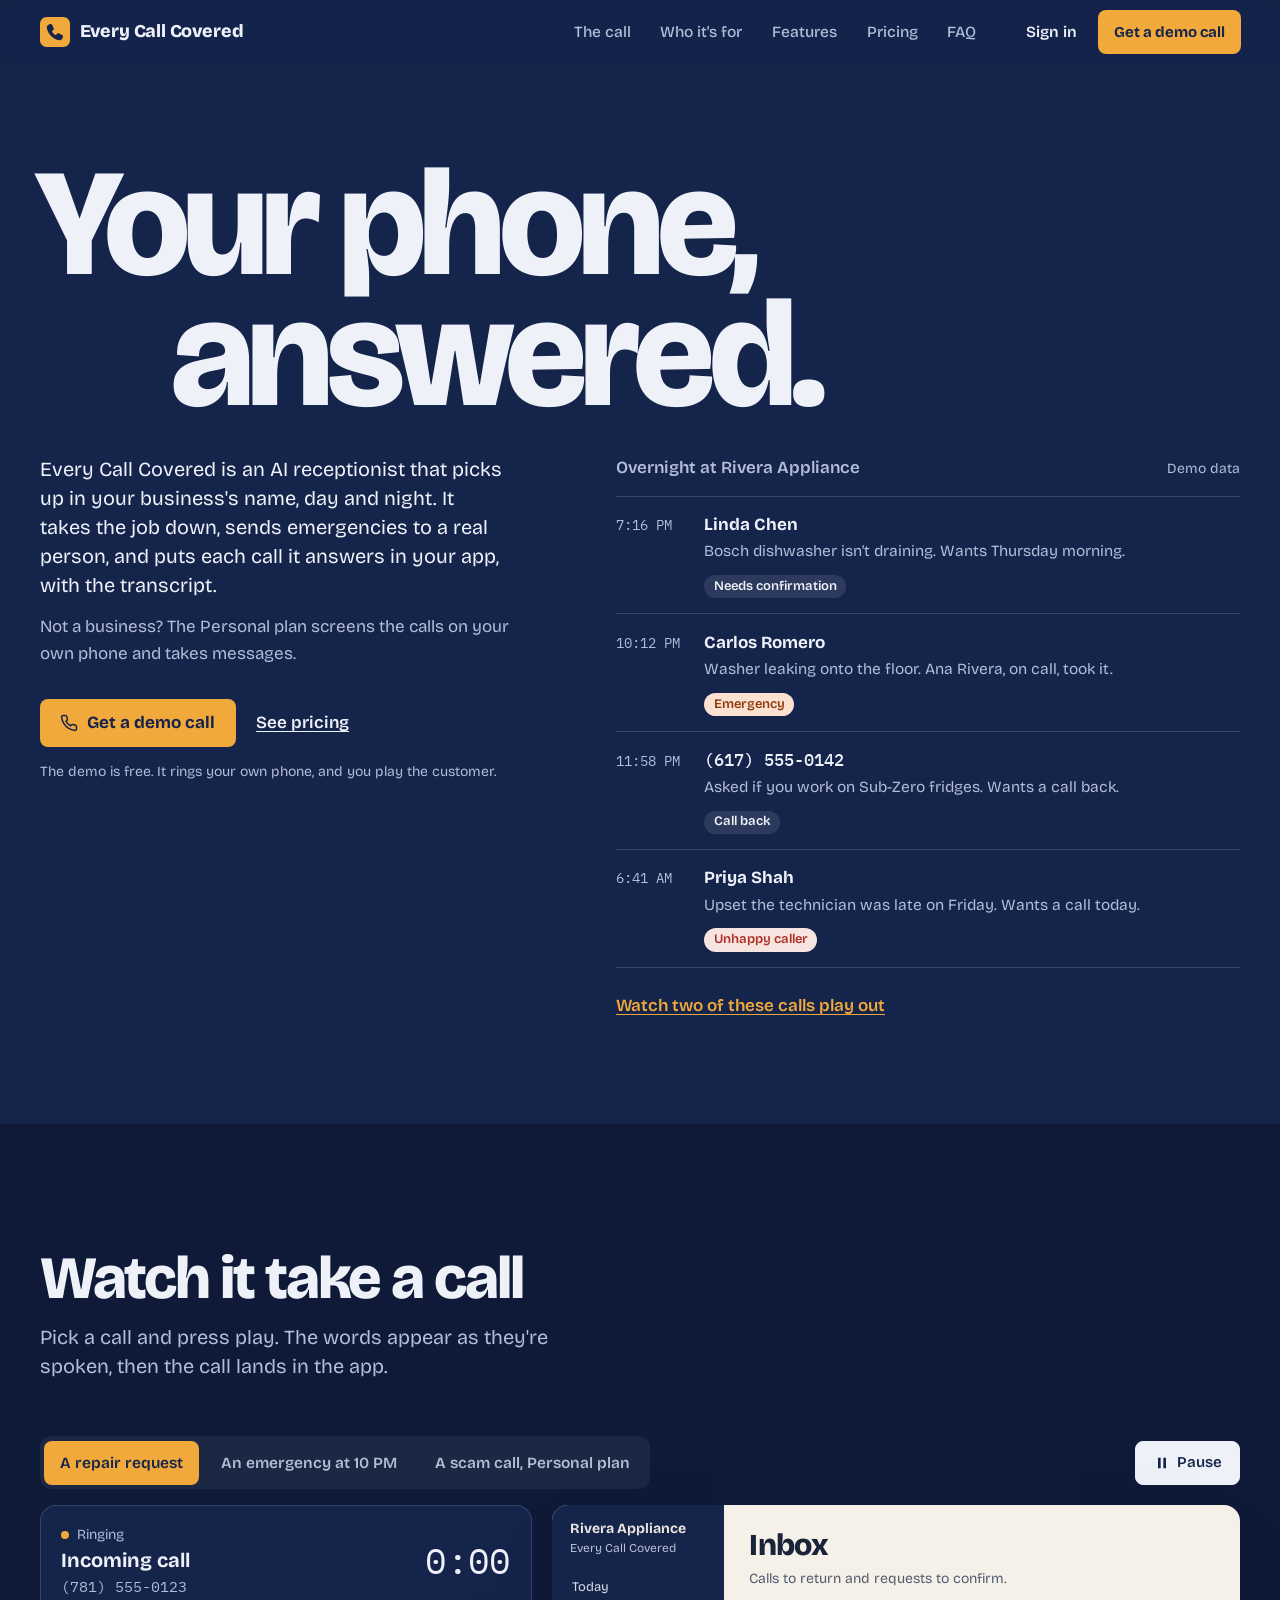
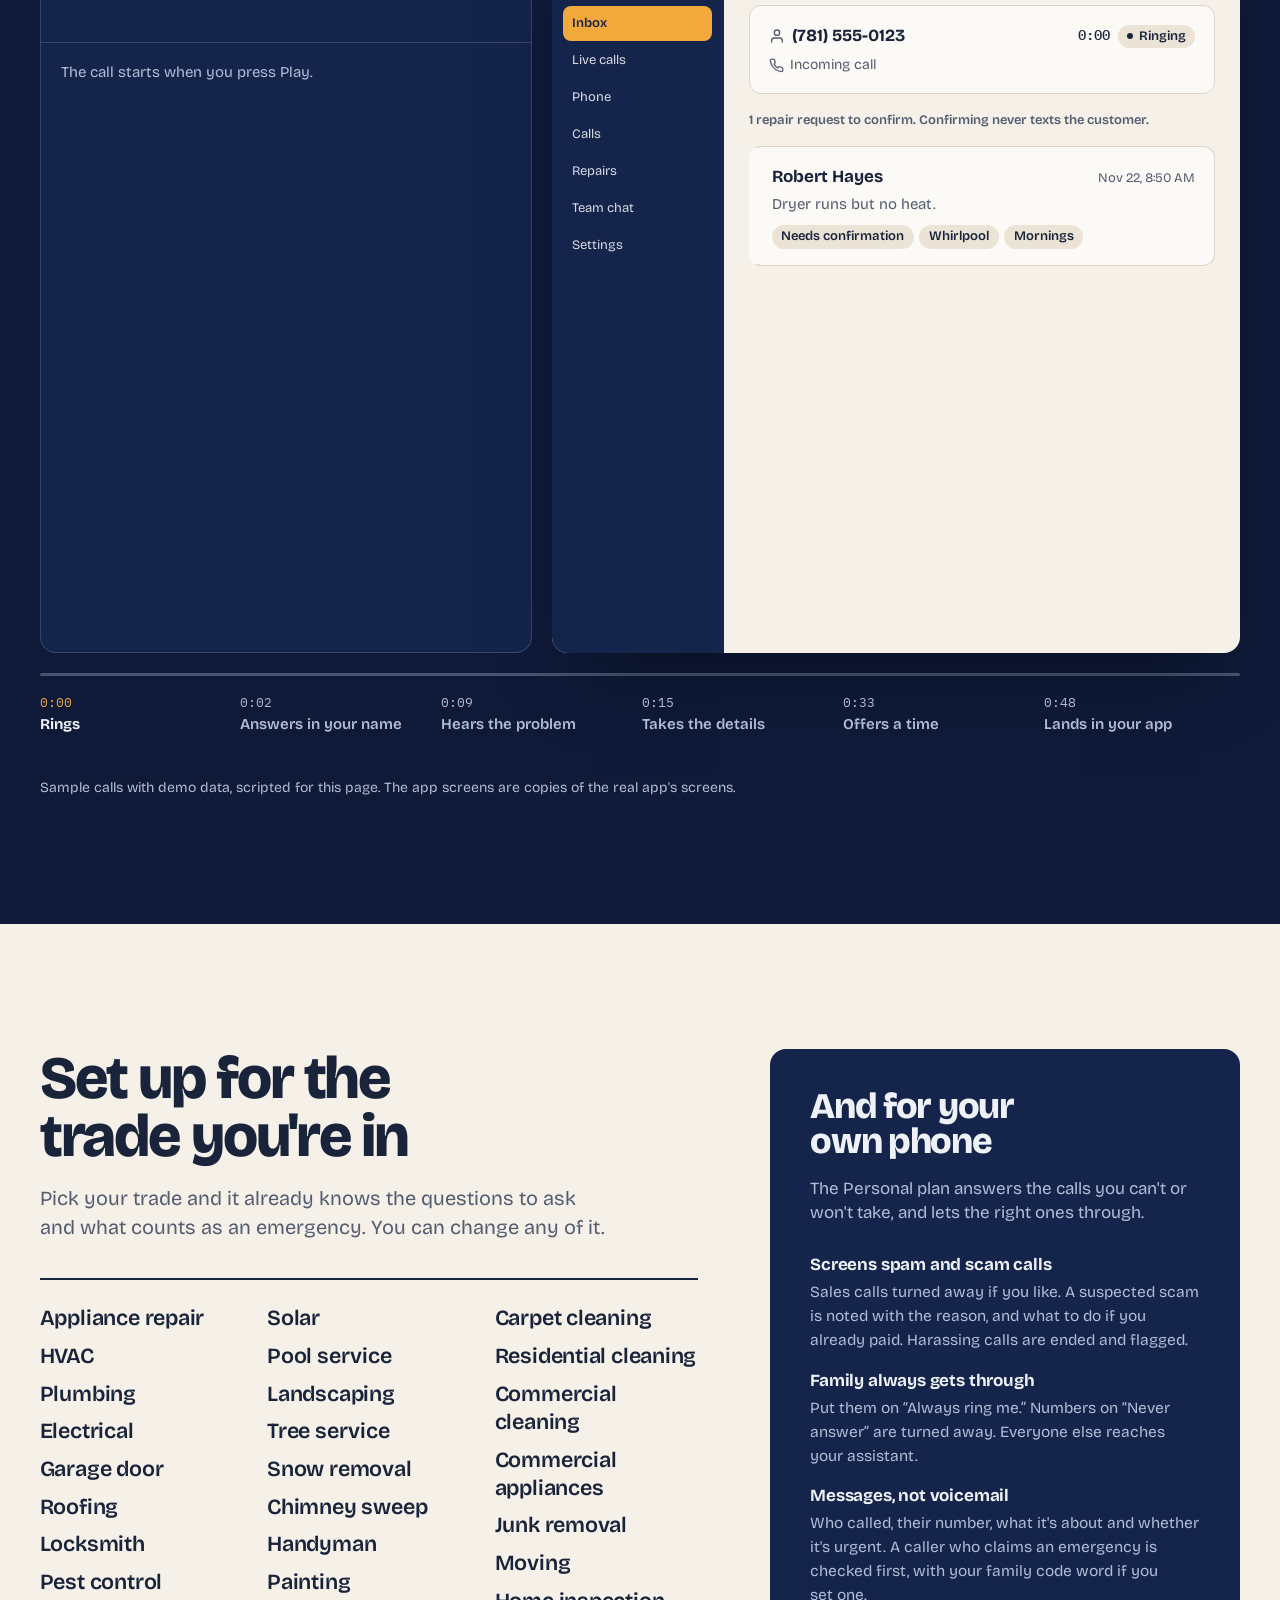
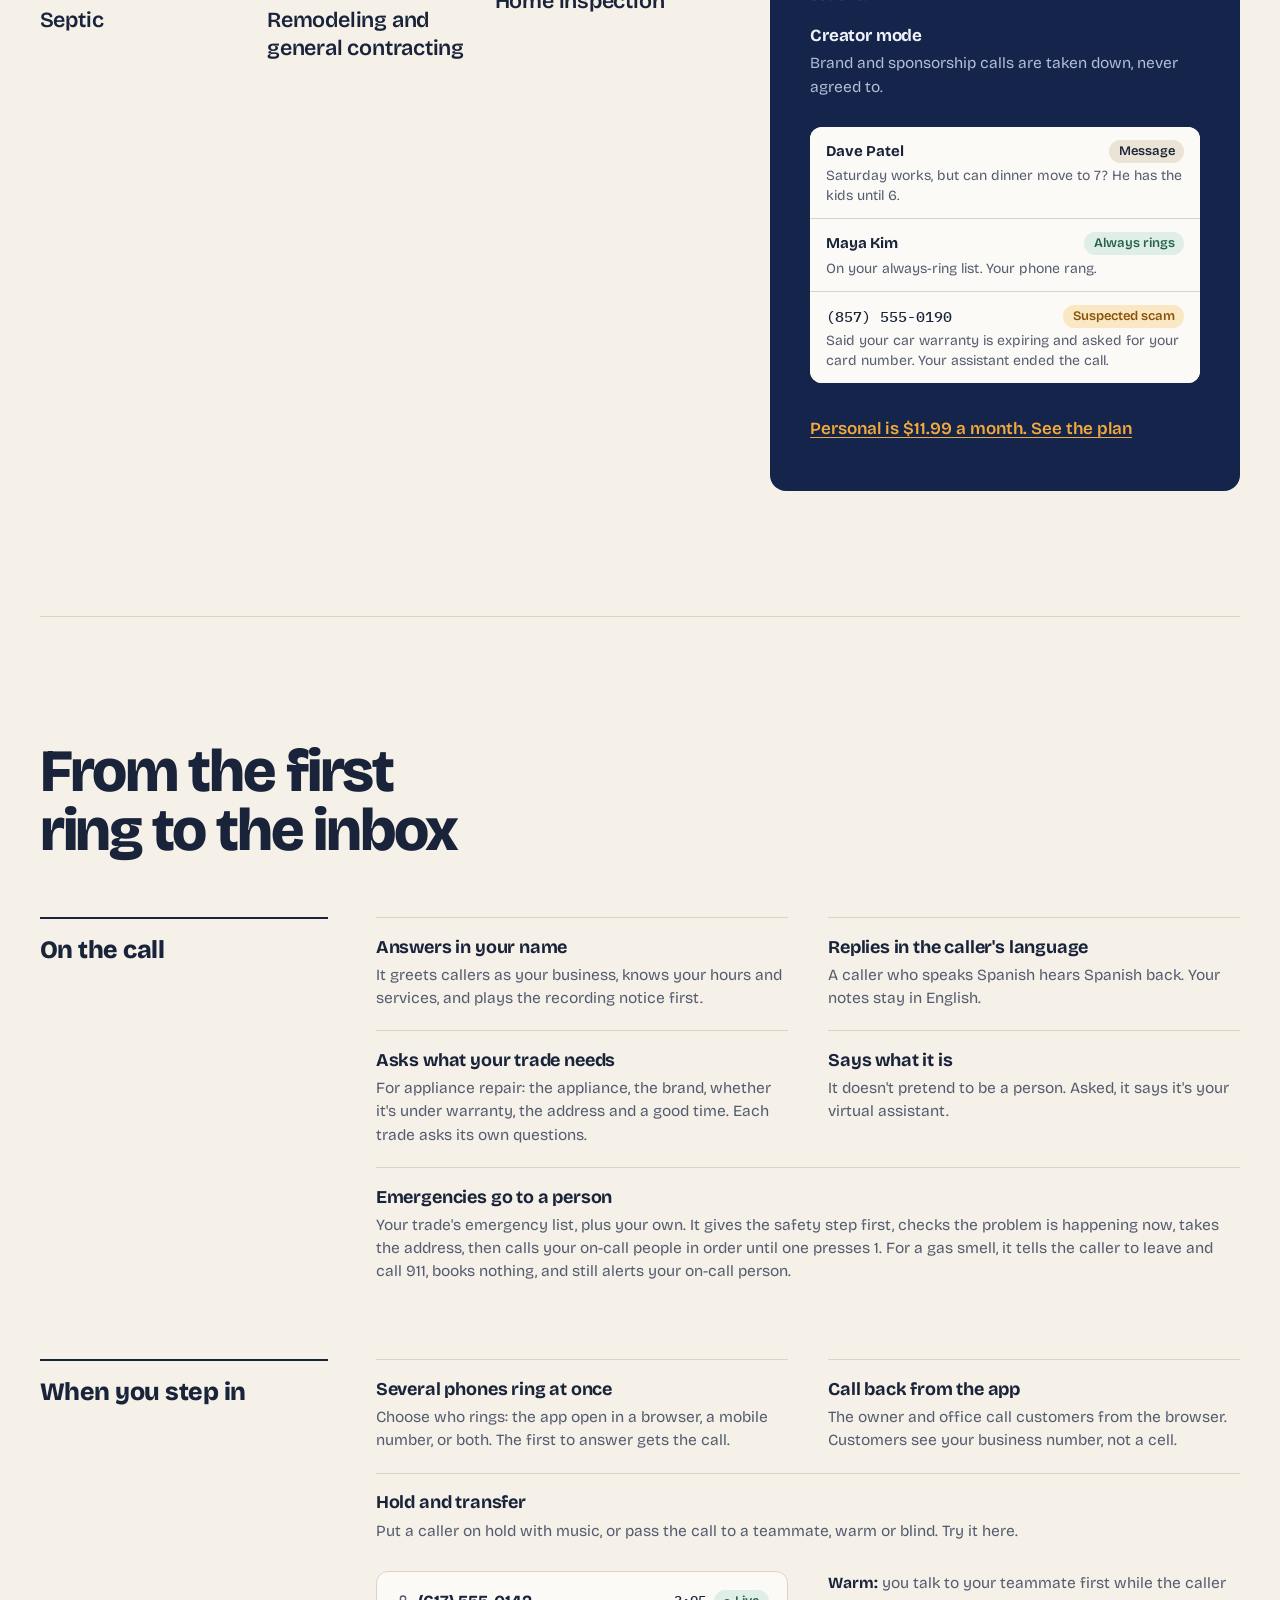
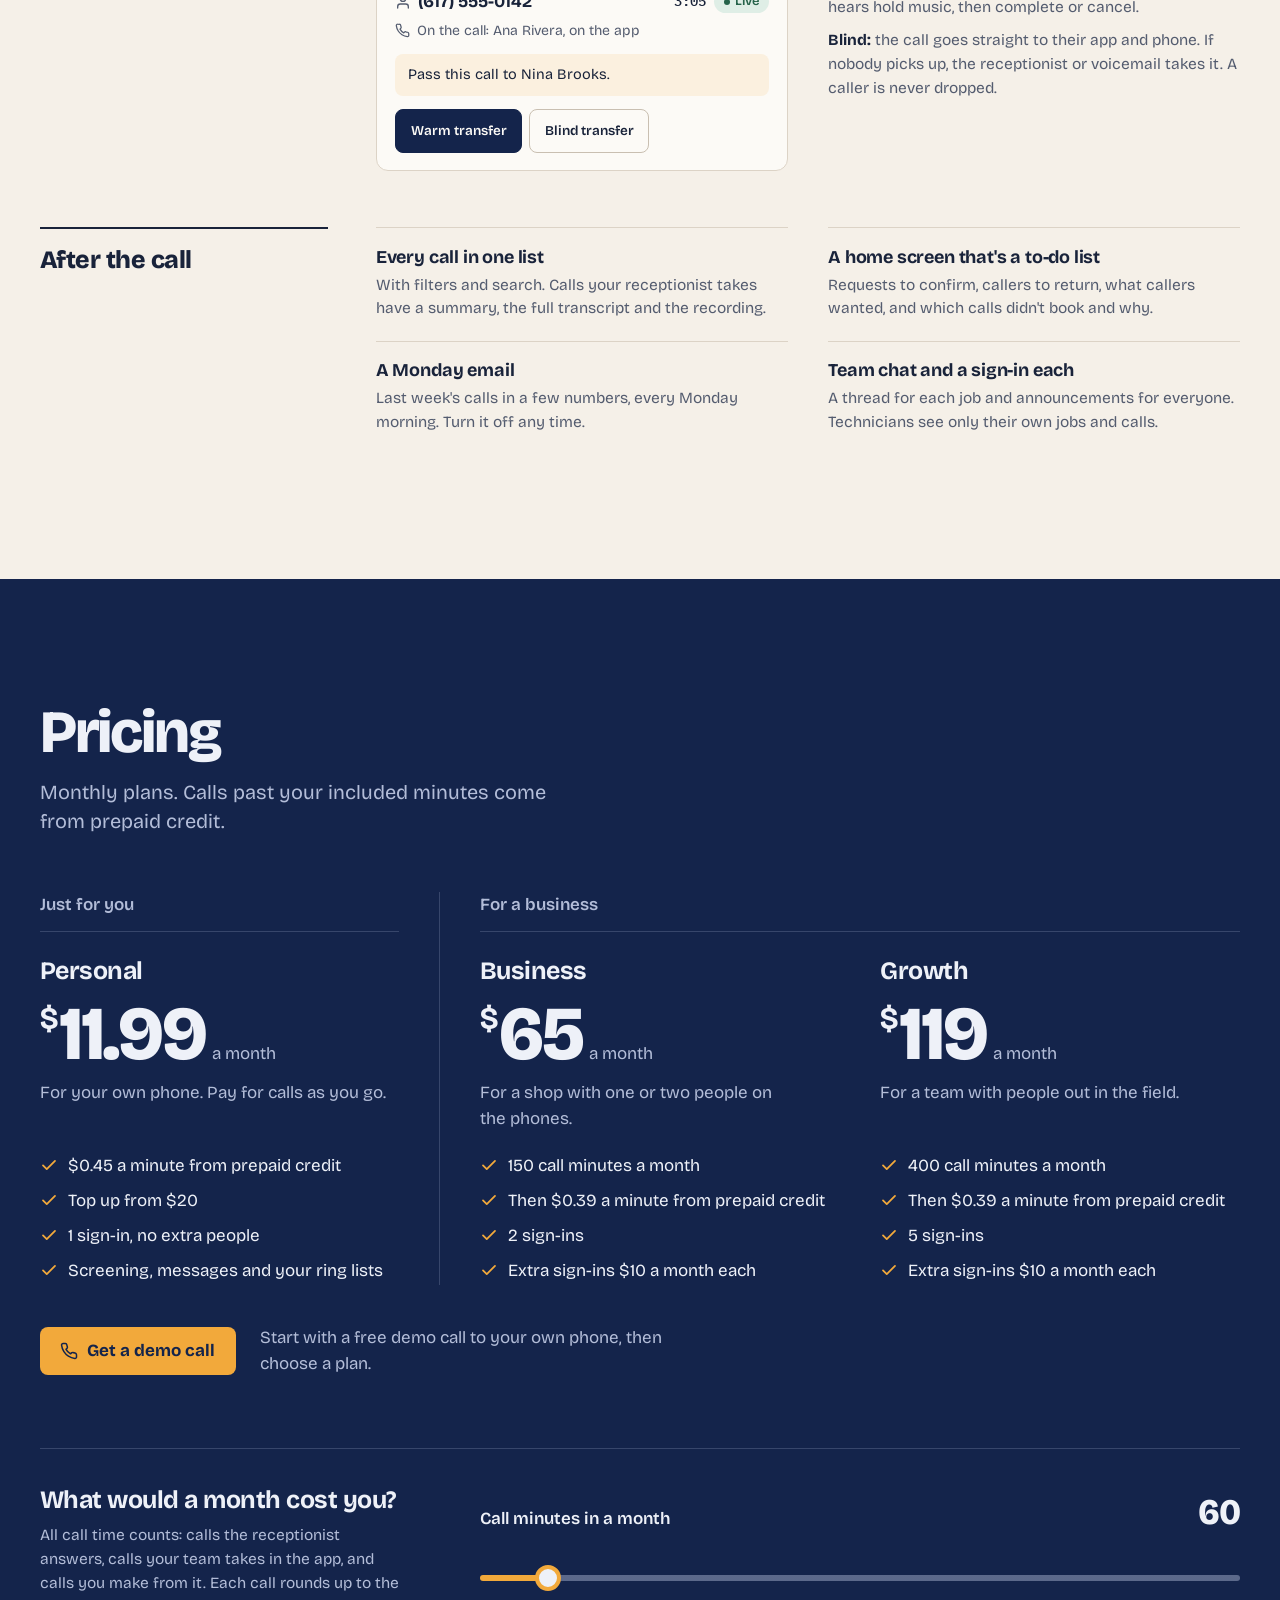
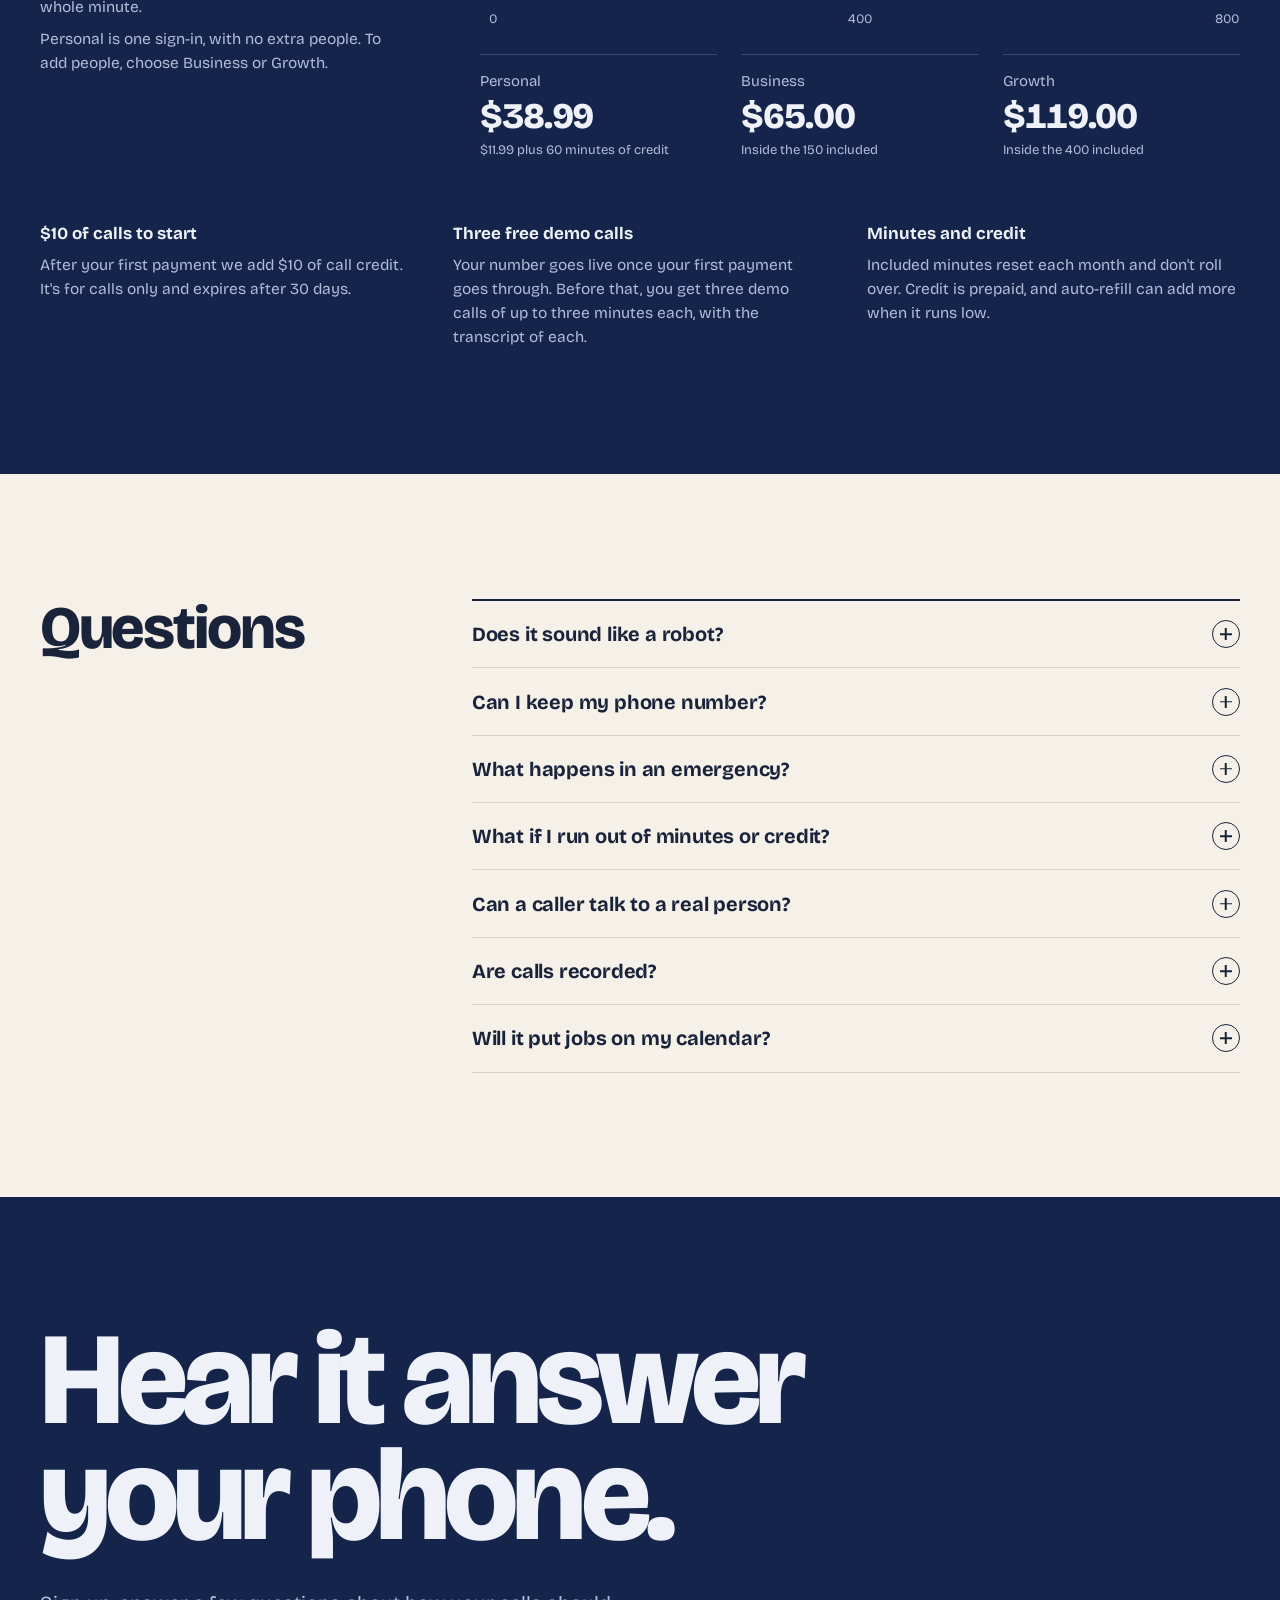
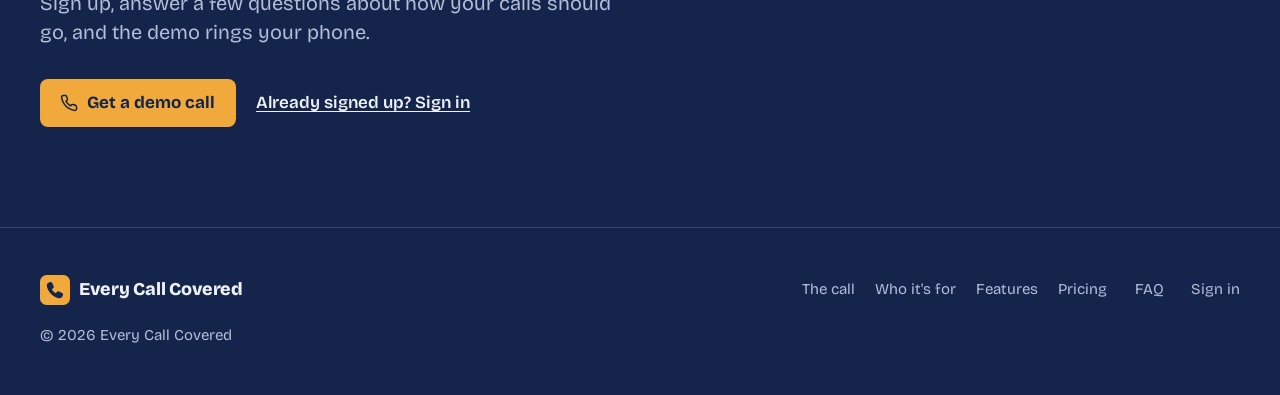
==== commit 9dc98bdf: "Fix the design review's layout, mobile and copy findings - The phone menu's links no longer spill ov" ====
--- a/index.html
+++ b/index.html
@@ -55,7 +55,7 @@
       <a href="#who">Who it's for</a>
       <a href="#features">Features</a>
       <a href="#pricing">Pricing</a>
-      <a href="#questions">Questions</a>
+      <a href="#questions">FAQ</a>
     </nav>
     <div class="head-actions">
       <a class="signin" data-app href="https://every-call-covered.replit.app/sign-in">Sign in</a>
@@ -69,7 +69,7 @@
       <a href="#who">Who it's for</a>
       <a href="#features">Features</a>
       <a href="#pricing">Pricing</a>
-      <a href="#questions">Questions</a>
+      <a href="#questions">FAQ</a>
       <a data-app href="https://every-call-covered.replit.app/sign-in">Sign in</a>
     </div>
   </nav>
@@ -81,8 +81,8 @@
   <div class="wrap">
     <h1 id="hero-title"><span>Your phone,</span> <span class="second">answered.</span></h1>
     <div class="hero-copy">
-      <p class="lede">Every Call Covered is an AI receptionist that picks up in your business's name, day and night. It takes the job down, sends emergencies to a real person, and puts every call it takes in your app, with the transcript.</p>
-      <p class="lede-2">Not a business? The Personal plan screens your calls, takes messages and lets the right people ring through.</p>
+      <p class="lede">Every Call Covered is an AI receptionist that picks up in your business's name, day and night. It takes the job down, sends emergencies to a real person, and puts each call it answers in your app, with the transcript.</p>
+      <p class="lede-2">Not a business? The Personal plan screens the calls on your own phone and takes messages.</p>
       <div class="ctas">
         <a class="btn" data-app href="https://every-call-covered.replit.app/sign-in" id="hero-cta"><svg aria-hidden="true"><use href="#i-phone"/></svg>Get a demo call</a>
         <a class="link" href="#pricing">See pricing</a>
@@ -91,14 +91,14 @@
     </div>
 
     <div class="night-log">
-      <div class="log-head"><h2>Overnight at Rivera Appliance</h2><span>Demo data</span></div>
+      <div class="log-head"><p class="log-title">Overnight at Rivera Appliance</p><span>Demo data</span></div>
       <ol class="log" id="log">
         <li><div class="row"><time datetime="19:16">7:16 PM</time><span class="who">Linda Chen</span><span class="what">Bosch dishwasher isn't draining. Wants Thursday morning.</span><span class="tagline"><span class="tag dark">Needs confirmation</span></span></div></li>
         <li><div class="row"><time datetime="22:12">10:12 PM</time><span class="who">Carlos Romero</span><span class="what">Washer leaking onto the floor. Ana Rivera, on call, took it.</span><span class="tagline"><span class="tag alarm">Emergency</span></span></div></li>
-        <li><div class="row"><time datetime="23:58">11:58 PM</time><span class="who num">(617) 555-0142</span><span class="what">Asked if you work on Sub-Zero fridges. Wants a call back.</span><span class="tagline"><span class="tag dark">Call back</span></span></div></li>
+        <li><div class="row"><time datetime="23:58">11:58 PM</time><span class="who num">(617) <span class="nw">555-0142</span></span><span class="what">Asked if you work on Sub-Zero fridges. Wants a call back.</span><span class="tagline"><span class="tag dark">Call back</span></span></div></li>
         <li><div class="row"><time datetime="06:41">6:41 AM</time><span class="who">Priya Shah</span><span class="what">Upset the technician was late on Friday. Wants a call today.</span><span class="tagline"><span class="tag bad">Unhappy caller</span></span></div></li>
       </ol>
-      <p class="log-more"><a class="link" href="#the-call">Watch two of these calls play out</a></p>
+      <p class="log-more"><a class="link" href="#the-call"><span class="js-only">Watch two of these calls play out</span><span class="no-js-only">See a call from start to finish</span></a></p>
     </div>
   </div>
 </section>
@@ -107,7 +107,7 @@
   <div class="wrap">
     <div class="section-head">
       <h2 id="call-title">Watch it take a call</h2>
-      <p>Pick a call and press play. You'll see the call as it happens, and then the app as the call lands in it.</p>
+      <p><span class="js-only">Pick a call and press play. The words appear as they're spoken, then the call lands in the app.</span><span class="no-js-only">A repair call from the first ring to the request waiting in the app.</span></p>
     </div>
 
     <div class="player" id="player">
@@ -126,7 +126,7 @@
         <div class="line" id="line" data-state="ended">
           <div class="line-head">
             <span class="line-state"><span class="led" aria-hidden="true"></span><span id="line-state">Call ended</span></span>
-            <span class="line-who" id="line-who">Answered by your receptionist</span>
+            <span class="line-who" id="line-who">Your receptionist</span>
             <span class="line-num" id="line-num">(781) 555-0123</span>
             <span class="clock" id="clock" aria-hidden="true">0:48</span>
             <span class="meter" aria-hidden="true"><i></i><i></i><i></i><i></i><i></i><i></i><i></i></span>
@@ -153,7 +153,7 @@
         <ol class="chapter-list" id="chapters" aria-label="Parts of the call"></ol>
       </div>
       <p class="sr-only" aria-live="polite" id="announce"></p>
-      <p class="demo-note">These calls use demo data and are written to show how the receptionist handles each kind of call. The app screens are rebuilt from the real app.</p>
+      <p class="demo-note">Sample calls with demo data, scripted for this page. The app screens are copies of the real app's screens.</p>
     </div>
   </div>
 </section>
@@ -163,7 +163,7 @@
   <div class="wrap who-grid">
     <div>
       <h2 id="who-title">Set up for the trade you're in</h2>
-      <p class="intro">Pick your trade and it already knows the words your customers use, the questions you'd ask, and what counts as an emergency. You change any of it.</p>
+      <p class="intro">Pick your trade and it already knows the questions to ask and what counts as an emergency. You can change any of it.</p>
       <ul class="trades" aria-label="Trades it comes set up for">
         <li>Appliance repair</li><li>HVAC</li><li>Plumbing</li><li>Electrical</li><li>Garage door</li><li>Roofing</li>
         <li>Locksmith</li><li>Pest control</li><li>Septic</li><li>Solar</li><li>Pool service</li><li>Landscaping</li>
@@ -179,13 +179,13 @@
       <div class="me-points">
         <div><h3>Screens spam and scam calls</h3><p>Sales calls turned away if you like. A suspected scam is noted with the reason, and what to do if you already paid. Harassing calls are ended and flagged.</p></div>
         <div><h3>Family always gets through</h3><p>Put them on “Always ring me.” Numbers on “Never answer” are turned away. Everyone else reaches your assistant.</p></div>
-        <div><h3>Messages worth reading</h3><p>Who called, their number, what it's about and whether it's urgent. A caller who claims an emergency is checked first, with your family code word if you set one.</p></div>
+        <div><h3>Messages, not voicemail</h3><p>Who called, their number, what it's about and whether it's urgent. A caller who claims an emergency is checked first, with your family code word if you set one.</p></div>
         <div><h3>Creator mode</h3><p>Brand and sponsorship calls are taken down, never agreed to.</p></div>
       </div>
       <div class="mini" role="group" aria-label="Calls today, from the Personal app">
         <div class="mini-row"><span class="n">Dave Patel</span><span class="tag">Message</span><span class="d">Saturday works, but can dinner move to 7? He has the kids until 6.</span></div>
         <div class="mini-row"><span class="n">Maya Kim</span><span class="tag ok">Always rings</span><span class="d">On your always-ring list. Your phone rang.</span></div>
-        <div class="mini-row"><span class="n num">(857) 555-0190</span><span class="tag warn">Suspected scam</span><span class="d">Said your car warranty is expiring and asked for your card number. Your assistant ended the call.</span></div>
+        <div class="mini-row"><span class="n num">(857) <span class="nw">555-0190</span></span><span class="tag warn">Suspected scam</span><span class="d">Said your car warranty is expiring and asked for your card number. Your assistant ended the call.</span></div>
       </div>
       <p class="me-more"><a class="link" href="#pricing">Personal is $11.99 a month. See the plan</a></p>
     </aside>
@@ -195,7 +195,7 @@
 <section class="features" id="features" aria-labelledby="features-title">
   <div class="wrap features-inner">
     <div class="section-head">
-      <h2 id="features-title">What it handles on every call</h2>
+      <h2 id="features-title">From the first ring to the inbox</h2>
     </div>
 
     <div class="groups">
@@ -222,7 +222,7 @@
             <div class="app compact">
                 <div class="panel live-card" id="live-card">
                   <div class="top">
-                    <span class="who"><svg aria-hidden="true"><use href="#i-user"/></svg><span class="caller-num">(617) 555-0142</span></span>
+                    <span class="who"><svg aria-hidden="true"><use href="#i-user"/></svg><span class="caller-num">(617) <span class="nw">555-0142</span></span></span>
                     <span class="right"><span class="num">3:05</span><span class="tag ok"><span class="dot"></span>Live</span></span>
                   </div>
                   <p class="meta"><svg aria-hidden="true"><use href="#i-phone"/></svg><span id="xfer-on">On the call: Ana Rivera, on the app</span></p>
@@ -273,7 +273,6 @@
               <li><svg aria-hidden="true"><use href="#i-check"/></svg><span>1 sign-in, no extra people</span></li>
               <li><svg aria-hidden="true"><use href="#i-check"/></svg><span>Screening, messages and your ring lists</span></li>
             </ul>
-            <a class="btn quiet" data-app href="https://every-call-covered.replit.app/sign-in">Get a demo call</a>
           </div>
         </div>
       </div>
@@ -290,7 +289,6 @@
               <li><svg aria-hidden="true"><use href="#i-check"/></svg><span>2 sign-ins</span></li>
               <li><svg aria-hidden="true"><use href="#i-check"/></svg><span>Extra sign-ins $10 a month each</span></li>
             </ul>
-            <a class="btn quiet" data-app href="https://every-call-covered.replit.app/sign-in">Get a demo call</a>
           </div>
           <div class="plan">
             <h4>Growth</h4>
@@ -302,22 +300,26 @@
               <li><svg aria-hidden="true"><use href="#i-check"/></svg><span>5 sign-ins</span></li>
               <li><svg aria-hidden="true"><use href="#i-check"/></svg><span>Extra sign-ins $10 a month each</span></li>
             </ul>
-            <a class="btn quiet" data-app href="https://every-call-covered.replit.app/sign-in">Get a demo call</a>
-          </div>
-        </div>
-      </div>
+          </div>
+        </div>
+      </div>
+    </div>
+
+    <div class="plans-cta">
+      <a class="btn" data-app href="https://every-call-covered.replit.app/sign-in"><svg aria-hidden="true"><use href="#i-phone"/></svg>Get a demo call</a>
+      <p>Start with a free demo call to your own phone, then choose a plan.</p>
     </div>
 
     <div class="calc" id="calc">
       <div>
         <h3>What would a month cost you?</h3>
-        <p class="hint">Every minute counts: calls the receptionist answers, calls your team takes in the app, and calls you make from it. Each call rounds up to the whole minute.</p>
+        <p class="hint">All call time counts: calls the receptionist answers, calls your team takes in the app, and calls you make from it. Each call rounds up to the whole minute.</p>
         <p class="hint">Personal is one sign-in, with no extra people. To add people, choose Business or Growth.</p>
       </div>
       <div>
-        <label for="minutes">Call minutes in a month <output class="minutes" id="minutes-out" for="minutes">60</output></label>
-        <input class="range" type="range" id="minutes" min="0" max="800" step="10" value="60" aria-valuetext="60 minutes" style="--fill: 7.5%">
-        <div class="range-scale" aria-hidden="true"><span>0</span><span>400</span><span>800</span></div>
+        <div class="readout"><label for="minutes">Call minutes in a month</label><output class="minutes" id="minutes-out" for="minutes">60</output></div>
+        <input class="range" type="range" id="minutes" min="0" max="800" step="10" value="60" aria-valuetext="60 minutes" style="--p: .075">
+        <div class="range-scale" aria-hidden="true"><span style="--x: 0">0</span><span style="--x: .5">400</span><span style="--x: 1">800</span></div>
         <ul class="totals" id="totals">
           <li data-plan="personal"><span class="p">Personal</span><span class="v">$38.99</span><span class="why">$11.99 plus 60 minutes of credit</span></li>
           <li data-plan="business"><span class="p">Business</span><span class="v">$65.00</span><span class="why">Inside the 150 included</span></li>
@@ -328,7 +330,7 @@
 
     <div class="good-to-know">
       <div><h4>$10 of calls to start</h4><p>After your first payment we add $10 of call credit. It's for calls only and expires after 30 days.</p></div>
-      <div><h4>No free trial, a real demo</h4><p>Your number goes live once your first payment goes through. Before that, you get three demo calls of up to three minutes each, with the transcript of each.</p></div>
+      <div><h4>Three free demo calls</h4><p>Your number goes live once your first payment goes through. Before that, you get three demo calls of up to three minutes each, with the transcript of each.</p></div>
       <div><h4>Minutes and credit</h4><p>Included minutes reset each month and don't roll over. Credit is prepaid, and auto-refill can add more when it runs low.</p></div>
     </div>
   </div>
@@ -338,12 +340,12 @@
 <section class="faq" id="questions" aria-labelledby="faq-title">
   <div class="wrap">
     <div class="section-head">
-      <h2 id="faq-title">Questions people ask first</h2>
+      <h2 id="faq-title">Questions</h2>
     </div>
     <div class="qa">
       <details>
         <summary>Does it sound like a robot?<span class="pm" aria-hidden="true"></span></summary>
-        <div class="a"><p>It's built to sound like a trained front desk: short turns at a normal pace, and it stops talking when the caller cuts in.</p><p>The quickest way to judge the voice is the demo call, which rings your own phone.</p></div>
+        <div class="a"><p>It talks like a good front desk: short turns at a normal pace, and it stops talking when the caller cuts in.</p><p>The quickest way to judge the voice is the demo call, which rings your own phone.</p></div>
       </details>
       <details>
         <summary>Can I keep my phone number?<span class="pm" aria-hidden="true"></span></summary>
@@ -377,7 +379,7 @@
 <section class="closer" id="get-started" aria-labelledby="closer-title">
   <div class="wrap">
     <h2 id="closer-title">Hear it answer your phone.</h2>
-    <p>Sign up, answer a few questions about how your calls should go, and the demo rings your phone. You play the customer.</p>
+    <p>Sign up, answer a few questions about how your calls should go, and the demo rings your phone.</p>
     <div class="ctas">
       <a class="btn" data-app href="https://every-call-covered.replit.app/sign-in" id="closer-cta"><svg aria-hidden="true"><use href="#i-phone"/></svg>Get a demo call</a>
       <a class="link" data-app href="https://every-call-covered.replit.app/sign-in">Already signed up? Sign in</a>
@@ -399,7 +401,7 @@
         <li><a href="#who">Who it's for</a></li>
         <li><a href="#features">Features</a></li>
         <li><a href="#pricing">Pricing</a></li>
-        <li><a href="#questions">Questions</a></li>
+        <li><a href="#questions">FAQ</a></li>
         <li><a data-app href="https://every-call-covered.replit.app/sign-in">Sign in</a></li>
       </ul>
     </nav>
--- a/assets/site.css
+++ b/assets/site.css
@@ -68,7 +68,7 @@
 img, svg { display: block; max-width: 100%; }
 a { color: inherit; text-underline-offset: .2em; text-decoration-thickness: 1px; }
 button { font: inherit; color: inherit; }
-p { margin: 0; }
+p { margin: 0; text-wrap: pretty; }
 h1, h2, h3 { margin: 0; text-wrap: balance; }
 :focus-visible { outline: 3px solid var(--amber); outline-offset: 3px; border-radius: 4px; }
 .light :focus-visible, .app :focus-visible { outline-color: var(--navy); }
@@ -107,7 +107,7 @@
   transition: border-color .2s ease;
 }
 .site-head.scrolled { border-bottom-color: var(--rule-on-navy); }
-.site-head .wrap { height: var(--header-h); display: flex; align-items: center; gap: 1.5rem; }
+.site-head > .wrap { min-height: var(--header-h); display: flex; align-items: center; gap: 1.5rem; }
 .brand { display: inline-flex; align-items: center; gap: .6rem; text-decoration: none; font-weight: 800; font-size: 1.125rem; letter-spacing: -.01em; min-height: 44px; }
 .brand svg { width: 30px; height: 30px; flex: none; }
 .site-nav { display: flex; gap: .25rem; margin-left: auto; }
@@ -119,9 +119,9 @@
 .brand, .head-actions a { white-space: nowrap; }
 .site-head .brand { min-width: 0; }
 .head-actions { flex: none; }
-@media (max-width: 479px) { .site-head .brand span { white-space: normal; line-height: 1.1; } }
-@media (max-width: 900px) { .site-nav { display: none; } .head-actions { margin-left: auto; } }
-@media (max-width: 520px) { .head-actions .signin { display: none; } .site-head .wrap { gap: .75rem; } .head-actions .btn { padding-inline: .9rem; } }
+@media (max-width: 479px) { .site-head .brand span { white-space: normal; line-height: 1.1; font-size: min(1em, 4.6vw); } }
+@media (max-width: 899px) { .site-nav { display: none; } .head-actions { margin-left: auto; } }
+@media (max-width: 520px) { .head-actions .signin { display: none; } .site-head > .wrap { gap: .75rem; } .head-actions .btn { padding-inline: .9rem; } }
 @media (max-width: 359px) { .brand span { font-size: .95rem; } .head-actions .btn { font-size: .875rem; padding-inline: .7rem; } }
 
 /* ---------- Hero ---------- */
@@ -145,14 +145,14 @@
 
 /* The overnight log: the app's call rows on the night background. */
 .night-log { position: relative; }
-.log-head { display: flex; justify-content: space-between; align-items: baseline; gap: 1rem; margin-bottom: .9rem; color: var(--moon-dim); }
-.log-head h2 { font-size: var(--step-0); font-weight: 600; }
-.log-head span { font-size: var(--step--1); }
+.log-head { display: flex; flex-wrap: wrap; justify-content: space-between; align-items: baseline; gap: .25rem 1rem; margin-bottom: .9rem; color: var(--moon-dim); }
+.log-head .log-title { font-size: var(--step-0); font-weight: 600; }
+.log-head span { font-size: var(--step--1); white-space: nowrap; }
 .log { list-style: none; margin: 0; padding: 0; border-top: 1px solid var(--rule-on-navy); }
 .log li { border-bottom: 1px solid var(--rule-on-navy); }
 .log .row { display: grid; grid-template-columns: 4.6rem minmax(0, 1fr) auto; gap: .2rem .9rem; align-items: baseline; padding: .95rem 0; }
 .log time { font-family: var(--mono); font-size: .875rem; color: var(--moon-dim); white-space: nowrap; }
-.log .who { font-weight: 700; overflow-wrap: anywhere; }
+.log .who { font-weight: 700; overflow-wrap: break-word; }
 .log .who.num, .mini-row .n.num { font-weight: 500; }
 .log .what { grid-column: 2 / 4; color: var(--moon-dim); font-size: .9688rem; line-height: 1.4; }
 .log .play { grid-column: 3; grid-row: 1; display: inline-flex; align-items: center; gap: .35rem; font-size: .875rem; font-weight: 600; color: var(--amber); white-space: nowrap; }
@@ -190,20 +190,21 @@
 .scenarios { display: flex; gap: .35rem; padding: .3rem; background: rgba(255, 255, 255, .06); border-radius: 12px; overflow-x: auto; scrollbar-width: none; max-width: 100%; }
 .scenarios::-webkit-scrollbar { display: none; }
 .scenarios [role="tab"] {
-  flex: none; min-height: 44px; padding: .55rem 1rem; border: 0; border-radius: 9px; background: none; cursor: pointer;
+  flex: none; min-height: 44px; padding: .55rem 1rem; border: 0; border-radius: 8px; background: none; cursor: pointer;
   color: var(--moon-dim); font-weight: 600; font-size: .9688rem; white-space: nowrap;
   transition: background-color .2s ease, color .2s ease;
 }
 .scenarios [role="tab"]:hover { color: var(--moon); }
 .scenarios [role="tab"][aria-selected="true"] { background: var(--amber); color: var(--navy); }
 .transport { display: flex; gap: .5rem; flex: none; }
-.transport .ghost { white-space: nowrap; }
+.transport .ghost { white-space: nowrap; background: var(--moon); color: var(--navy); border-color: var(--moon); padding-inline: 1.1rem; }
+.transport .ghost:hover { background: #fff; border-color: #fff; }
 .ghost {
-  min-height: 44px; padding: .5rem .95rem; border-radius: var(--radius-control); border: 1px solid var(--rule-on-navy);
+  min-height: 44px; padding: .5rem .95rem; border-radius: var(--radius-control); border: 1px solid rgba(179, 189, 216, .5);
   background: none; color: var(--moon); font-weight: 600; font-size: .9375rem; cursor: pointer; display: inline-flex; align-items: center; gap: .45rem;
   transition: background-color .18s ease, border-color .18s ease;
 }
-.ghost:hover { background: rgba(255, 255, 255, .06); border-color: rgba(179, 189, 216, .45); }
+.ghost:hover { background: rgba(255, 255, 255, .06); border-color: rgba(179, 189, 216, .75); }
 .ghost svg { width: 16px; height: 16px; }
 
 .stage { display: grid; grid-template-columns: minmax(0, 1fr); gap: 1rem; }
@@ -221,7 +222,7 @@
 .line[data-state="live"] .led { background: #6fd3a4; }
 .line[data-state="ended"] .led { background: var(--moon-dim); }
 @keyframes led { 50% { opacity: .25; } }
-.line-who { font-weight: 700; font-size: var(--step-1); line-height: 1.25; overflow-wrap: anywhere; }
+.line-who { font-weight: 700; font-size: var(--step-1); line-height: 1.25; overflow-wrap: break-word; }
 .line-num { font-family: var(--mono); color: var(--moon-dim); font-size: .9375rem; }
 .clock { grid-row: 1 / 4; grid-column: 2; align-self: center; font-family: var(--mono); font-size: clamp(1.6rem, 1.2rem + 1.4vw, 2.25rem); font-weight: 400; letter-spacing: -.02em; font-variant-numeric: tabular-nums; line-height: 1; }
 .meter { display: flex; gap: 3px; align-items: center; height: 18px; margin-top: .35rem; }
@@ -241,7 +242,7 @@
 .msg { max-width: 88%; display: grid; gap: .25rem; }
 .msg .who { font-size: .8125rem; font-weight: 600; color: var(--moon-dim); }
 .msg .who .num { font-size: .8125rem; }
-.msg p { padding: .65rem .9rem; border-radius: 14px; font-size: .9688rem; line-height: 1.45; }
+.msg p { padding: .65rem .9rem; border-radius: 12px; font-size: .9688rem; line-height: 1.45; }
 .msg.r { align-self: flex-end; text-align: left; }
 .msg.r .who { text-align: right; }
 .msg.r p { background: var(--navy-raised); color: var(--moon); border-bottom-right-radius: 4px; }
@@ -276,7 +277,7 @@
 .app-top { display: flex; align-items: center; justify-content: space-between; padding: .7rem 1rem; background: var(--navy); color: #eae5dc; font-size: .875rem; font-weight: 700; }
 .app-top small { display: block; font-weight: 400; font-size: .75rem; color: #b9c0d4; }
 @media (min-width: 1180px) { .app-top { display: none; } }
-.app-main { padding: 1.25rem; display: grid; align-content: start; gap: 1rem; min-width: 0; }
+.app-main { padding: 1.25rem; display: grid; grid-template-columns: minmax(0, 1fr); align-content: start; gap: 1rem; min-width: 0; }
 @media (min-width: 600px) { .app-main { padding: 1.5rem 1.6rem; } }
 .app-crumb { font-size: .8125rem; color: var(--ink-muted); font-weight: 600; }
 .app-title { display: flex; flex-wrap: wrap; align-items: flex-end; justify-content: space-between; gap: .75rem; }
@@ -302,7 +303,7 @@
 .app-note { font-size: .8125rem; color: var(--ink-muted); margin-top: .6rem; min-height: 1.2em; }
 .inbox-row { border-left: 4px solid transparent; }
 .inbox-row.alarm { border-left-color: var(--emergency); background: #f8ece6; }
-.inbox-row .top { display: flex; justify-content: space-between; gap: .75rem; align-items: baseline; }
+.inbox-row .top { display: flex; flex-wrap: wrap; justify-content: space-between; gap: 0 .75rem; align-items: baseline; }
 .inbox-row .name { font-weight: 700; }
 .inbox-row .when { font-size: .8125rem; color: var(--ink-muted); white-space: nowrap; }
 .inbox-row .desc { margin: .2rem 0 .55rem; font-size: .9375rem; color: var(--ink-muted); }
@@ -312,7 +313,7 @@
 @media (prefers-reduced-motion: no-preference) { .landing.arrive { animation: arrive .6s var(--ease-out); } }
 @keyframes arrive { from { opacity: 0; transform: translateY(14px) scale(.985); } }
 .oncall { list-style: none; margin: .4rem 0 0; padding: 0; display: grid; gap: .5rem; }
-.oncall li { display: grid; grid-template-columns: minmax(0, 1fr) auto; gap: .2rem .75rem; align-items: center; padding: .6rem .75rem; border: 1px solid var(--line); border-radius: 10px; background: #fff; }
+.oncall li { display: grid; grid-template-columns: minmax(0, 1fr) auto; gap: .2rem .75rem; align-items: center; padding: .6rem .75rem; border: 1px solid var(--line); border-radius: 8px; background: #fff; }
 .oncall .p { font-weight: 600; font-size: .9375rem; }
 .oncall .s { font-size: .8125rem; color: var(--ink-muted); grid-column: 1; }
 .oncall .tag { grid-row: 1 / 3; grid-column: 2; align-self: center; }
@@ -322,7 +323,7 @@
 
 /* Chapters */
 .chapters { margin-top: 1.25rem; }
-.progress { height: 3px; background: var(--rule-on-navy); border-radius: 3px; overflow: hidden; }
+.progress { height: 3px; background: rgba(179, 189, 216, .35); border-radius: 3px; overflow: hidden; }
 .progress i { display: block; height: 100%; width: 0; background: var(--amber); transition: width .3s linear; }
 .chapter-list { list-style: none; margin: 0; padding: .5rem 0 0; display: flex; gap: .25rem; overflow-x: auto; scroll-snap-type: x proximity; scrollbar-width: none; }
 .chapter-list::-webkit-scrollbar { display: none; }
@@ -338,7 +339,8 @@
 .chapter-list .l { font-weight: 600; font-size: .9375rem; line-height: 1.25; }
 .chapter-list button[aria-current="step"] { color: var(--moon); }
 .chapter-list button[aria-current="step"] .t { color: var(--amber); }
-.chapter-list button.done { color: #d4daea; }
+.chapter-list button.done { color: var(--moon-dim); }
+.chapter-list button[aria-current="step"] .l { font-weight: 700; }
 .demo-note { margin-top: 1rem; font-size: var(--step--1); color: var(--moon-dim); }
 
 /* ---------- Light sections ---------- */
@@ -354,16 +356,16 @@
 .trades li { break-inside: avoid; padding: .3rem 0; font-size: clamp(1.0625rem, .95rem + .5vw, 1.375rem); font-weight: 600; letter-spacing: -.01em; line-height: 1.3; }
 .me-points h3 { font-size: var(--step-1); font-weight: 700; letter-spacing: -.01em; line-height: 1.25; }
 .me-points p { margin-top: .3rem; color: var(--ink-muted); }
-.me { background: var(--navy); color: var(--moon); border-radius: 20px; padding: clamp(1.5rem, 1rem + 2vw, 2.5rem); align-self: start; }
+.me { background: var(--navy); color: var(--moon); border-radius: 16px; padding: clamp(1.5rem, 1rem + 2vw, 2.5rem); align-self: start; }
 .me h2 { color: var(--moon); font-size: var(--step-3); }
 .me .intro { color: var(--moon-dim); font-size: var(--step-0); max-width: none; }
 .me-points { margin-top: 1.75rem; display: grid; gap: 1.1rem; }
 .me-points h3 { font-size: 1.0625rem; color: var(--moon); }
 .me-points p { color: var(--moon-dim); font-size: .9688rem; }
-.me .mini { margin-top: 1.75rem; background: var(--paper); color: var(--ink); border-radius: 14px; overflow: hidden; }
+.me .mini { margin-top: 1.75rem; background: var(--paper); color: var(--ink); border-radius: 12px; overflow: hidden; }
 .mini-row { display: flex; flex-wrap: wrap; align-items: center; justify-content: space-between; gap: .2rem .75rem; padding: .8rem 1rem; border-bottom: 1px solid var(--line); background: var(--card); }
 .mini-row:last-child { border-bottom: 0; }
-.mini-row .n { flex: 1 1 auto; min-width: 0; font-weight: 700; font-size: .9375rem; overflow-wrap: anywhere; }
+.mini-row .n { flex: 1 1 auto; min-width: 0; font-weight: 700; font-size: .9375rem; overflow-wrap: break-word; }
 .mini-row .d { flex: 1 1 100%; font-size: .875rem; color: var(--ink-muted); line-height: 1.4; }
 .me .ctas { margin-top: 1.5rem; }
 
@@ -372,7 +374,7 @@
 .features-inner { border-top: 1px solid var(--line); padding-top: var(--section); }
 .groups { margin-top: clamp(2.5rem, 2rem + 2vw, 4rem); display: grid; gap: 3.5rem; }
 .group { display: grid; grid-template-columns: minmax(0, 1fr); gap: 1.25rem; }
-@media (min-width: 900px) { .group { grid-template-columns: minmax(0, 3fr) minmax(0, 9fr); gap: 3rem; } .group > h3 { border-top: 1px solid var(--ink); padding-top: 1.05rem; } }
+@media (min-width: 900px) { .group { grid-template-columns: minmax(0, 3fr) minmax(0, 9fr); gap: 3rem; } .group > h3 { border-top: 2px solid var(--ink); padding-top: 1.05rem; } }
 .group > h3 { font-size: var(--step-2); font-weight: 800; letter-spacing: -.02em; line-height: 1.15; }
 @media (min-width: 900px) { .group > h3 { position: sticky; top: calc(var(--header-h) + 1.5rem); align-self: start; } }
 .group > h3 small { display: block; margin-top: .5rem; font-size: var(--step-0); font-weight: 400; color: var(--ink-muted); letter-spacing: 0; line-height: 1.5; max-width: 30ch; }
@@ -380,7 +382,7 @@
 @media (min-width: 640px) { .items { grid-template-columns: repeat(2, minmax(0, 1fr)); } }
 .items li { padding: 1.1rem 0 1.25rem; border-top: 1px solid var(--line); }
 .items strong { display: block; font-size: 1.125rem; font-weight: 700; letter-spacing: -.01em; line-height: 1.3; }
-.items span { display: block; margin-top: .3rem; color: var(--ink-muted); font-size: .9688rem; line-height: 1.5; }
+.items li > span { display: block; margin-top: .3rem; color: var(--ink-muted); font-size: .9688rem; line-height: 1.5; }
 .items .wide { grid-column: 1 / -1; }
 
 .transfer-demo { margin-top: .5rem; display: grid; gap: .75rem; grid-template-columns: minmax(0, 1fr); align-items: start; }
@@ -421,16 +423,17 @@
 @media (min-width: 1024px) { .calc { grid-template-columns: minmax(0, 4fr) minmax(0, 8fr); column-gap: 0; } .calc > :first-child { padding-right: 2.5rem; } .calc > :last-child { padding-left: 2.5rem; } }
 .calc h3 { font-size: var(--step-2); font-weight: 700; letter-spacing: -.02em; line-height: 1.2; }
 .calc .hint { margin-top: .5rem; color: var(--moon-dim); font-size: .9688rem; }
-.calc label { display: flex; justify-content: space-between; align-items: baseline; gap: 1rem; font-weight: 600; }
+.calc .readout { display: flex; justify-content: space-between; align-items: baseline; gap: 1rem; font-weight: 600; }
 .calc output.minutes { font-size: var(--step-3); font-weight: 800; letter-spacing: -.03em; font-variant-numeric: tabular-nums; }
 .range { width: 100%; margin: 1rem 0 .25rem; accent-color: var(--amber); height: 44px; background: none; -webkit-appearance: none; appearance: none; cursor: pointer; }
-.range::-webkit-slider-runnable-track { height: 6px; border-radius: 6px; background: linear-gradient(to right, var(--amber) var(--fill, 20%), rgba(179, 189, 216, .3) var(--fill, 20%)); }
-.range::-moz-range-track { height: 6px; border-radius: 6px; background: rgba(179, 189, 216, .3); }
+.range::-webkit-slider-runnable-track { --at: calc(13px + (100% - 26px) * var(--p, .075)); height: 6px; border-radius: 6px; background: linear-gradient(to right, var(--amber) var(--at), rgba(179, 189, 216, .45) var(--at)); }
+.range::-moz-range-track { height: 6px; border-radius: 6px; background: rgba(179, 189, 216, .45); }
 .range::-moz-range-progress { height: 6px; border-radius: 6px; background: var(--amber); }
 .range::-webkit-slider-thumb { -webkit-appearance: none; width: 26px; height: 26px; margin-top: -10px; border-radius: 50%; background: var(--moon); border: 4px solid var(--amber); transition: transform .12s ease; }
 .range::-moz-range-thumb { width: 18px; height: 18px; border-radius: 50%; background: var(--moon); border: 4px solid var(--amber); }
 .range:active::-webkit-slider-thumb { transform: scale(1.12); }
-.range-scale { display: flex; justify-content: space-between; font-size: .8125rem; color: var(--moon-dim); }
+.range-scale { position: relative; height: 1.3rem; font-size: .8125rem; color: var(--moon-dim); }
+.range-scale span { position: absolute; top: 0; left: calc(13px + (100% - 26px) * var(--x)); translate: -50% 0; }
 .totals { list-style: none; margin: 1.5rem 0 0; padding: 0; display: grid; grid-template-columns: minmax(0, 1fr); }
 @media (min-width: 640px) { .totals { grid-template-columns: repeat(3, minmax(0, 1fr)); gap: 1.5rem; } }
 .totals li { padding: .85rem 0; border-top: 1px solid var(--rule-on-navy); display: grid; grid-template-columns: minmax(0, 1fr) auto; align-items: baseline; gap: 0 1rem; }
@@ -476,7 +479,7 @@
 .site-foot { border-top: 1px solid var(--rule-on-navy); padding: 2.5rem 0 3rem; font-size: .9375rem; color: var(--moon-dim); }
 .site-foot .wrap { display: flex; flex-wrap: wrap; gap: 1.5rem 3rem; justify-content: space-between; align-items: flex-start; }
 .site-foot nav ul { list-style: none; margin: 0; padding: 0; display: flex; flex-wrap: wrap; gap: .25rem 1.25rem; }
-.site-foot nav a { text-decoration: none; min-height: 44px; display: inline-flex; align-items: center; }
+.site-foot nav a { text-decoration: none; min-height: 44px; min-width: 44px; display: inline-flex; align-items: center; justify-content: center; }
 .site-foot nav a:hover { color: var(--moon); text-decoration: underline; }
 .site-foot .brand { color: var(--moon); }
 
@@ -524,7 +527,6 @@
   .scenarios [role="tab"] { flex: 1 1 auto; }
 }
 @media (max-width: 959px) {
-  .chapter-list { display: grid; grid-template-columns: repeat(2, minmax(0, 1fr)); overflow: visible; }
   .line { min-height: 0; }
   .transcript { flex: none; height: 460px; }
   .app { min-height: 0; }
@@ -543,7 +545,7 @@
 @media (max-width: 639px) { .scenarios .wide-only { display: none; } .scenarios .narrow-only { display: inline; } .scenarios [role="tab"] { padding-inline: .7rem; } }
 
 /* Menu below 900px */
-.menu-btn { display: none; width: 44px; height: 44px; border: 1px solid var(--rule-on-navy); border-radius: var(--radius-control); background: none; cursor: pointer; align-items: center; justify-content: center; }
+.menu-btn { display: none; width: 44px; height: 44px; border: 1px solid rgba(179, 189, 216, .5); border-radius: var(--radius-control); background: none; cursor: pointer; align-items: center; justify-content: center; }
 .menu-btn svg { width: 20px; height: 20px; }
 .menu-btn[aria-expanded="true"] { background: rgba(255, 255, 255, .08); }
 @media (max-width: 899px) { .menu-btn { display: inline-flex; } }
@@ -557,7 +559,7 @@
 .to-app { display: none; margin: 0 1.25rem 1.25rem; }
 @media (max-width: 959px) { .line .to-app { display: inline-flex; align-self: flex-start; } }
 @media (max-width: 399px) {
-  .site-head .wrap { gap: .5rem; }
+  .site-head > .wrap { gap: .5rem; }
   .brand { gap: .5rem; font-size: .9375rem; }
   .brand svg { width: 28px; height: 28px; }
   .head-actions { gap: .4rem; }
@@ -594,5 +596,25 @@
 .app > div:last-child { position: relative; min-width: 0; }
 /* Room for the longest label in every state, so switching calls or states never moves the page */
 #now-chapter { line-height: 1.5; min-height: 1.5em; }
-@media (max-width: 639px) { .line-who { min-height: 2.5em; } }
+@media (max-width: 639px) { .clock { grid-row: 1; font-size: 1.5rem; } .line-who, .line-num { grid-column: 1 / -1; } }
 @media (min-width: 960px) { .chapter-list .l { min-height: 2.5em; } }
+.nw { white-space: nowrap; }
+.tag { white-space: normal; max-width: 100%; }
+.plans-cta { margin-top: 2.5rem; display: flex; flex-wrap: wrap; align-items: center; gap: .75rem 1.5rem; }
+.plans-cta p { color: var(--moon-dim); max-width: 42ch; }
+@media (max-width: 639px) { .biz-plans .plan + .plan { border-top: 1px solid var(--rule-on-navy); padding-top: 2.25rem; } }
+.plan ul { margin-bottom: 0; }
+
+/* Who it's for: on wide screens the trades stay beside the Personal card as it scrolls */
+@media (min-width: 1024px) { .who-grid > div:first-child { position: sticky; top: calc(var(--header-h) + 2rem); align-self: start; } }
+
+/* Without JavaScript: copy that describes the script's controls swaps for copy that doesn't */
+.no-js-only { display: none; }
+html:not(.js) .no-js-only { display: inline; }
+html:not(.js) .transfer-demo .app { display: none; }
+.line-num { white-space: nowrap; }
+/* With very large text on a narrow phone, the header keeps the mark and drops the wordmark (the link keeps its name) */
+.site-head > .wrap { container: head / inline-size; }
+@container head (max-width: 15em) {
+  .site-head .brand span { position: absolute; width: 1px; height: 1px; overflow: hidden; clip: rect(0 0 0 0); white-space: nowrap; }
+}
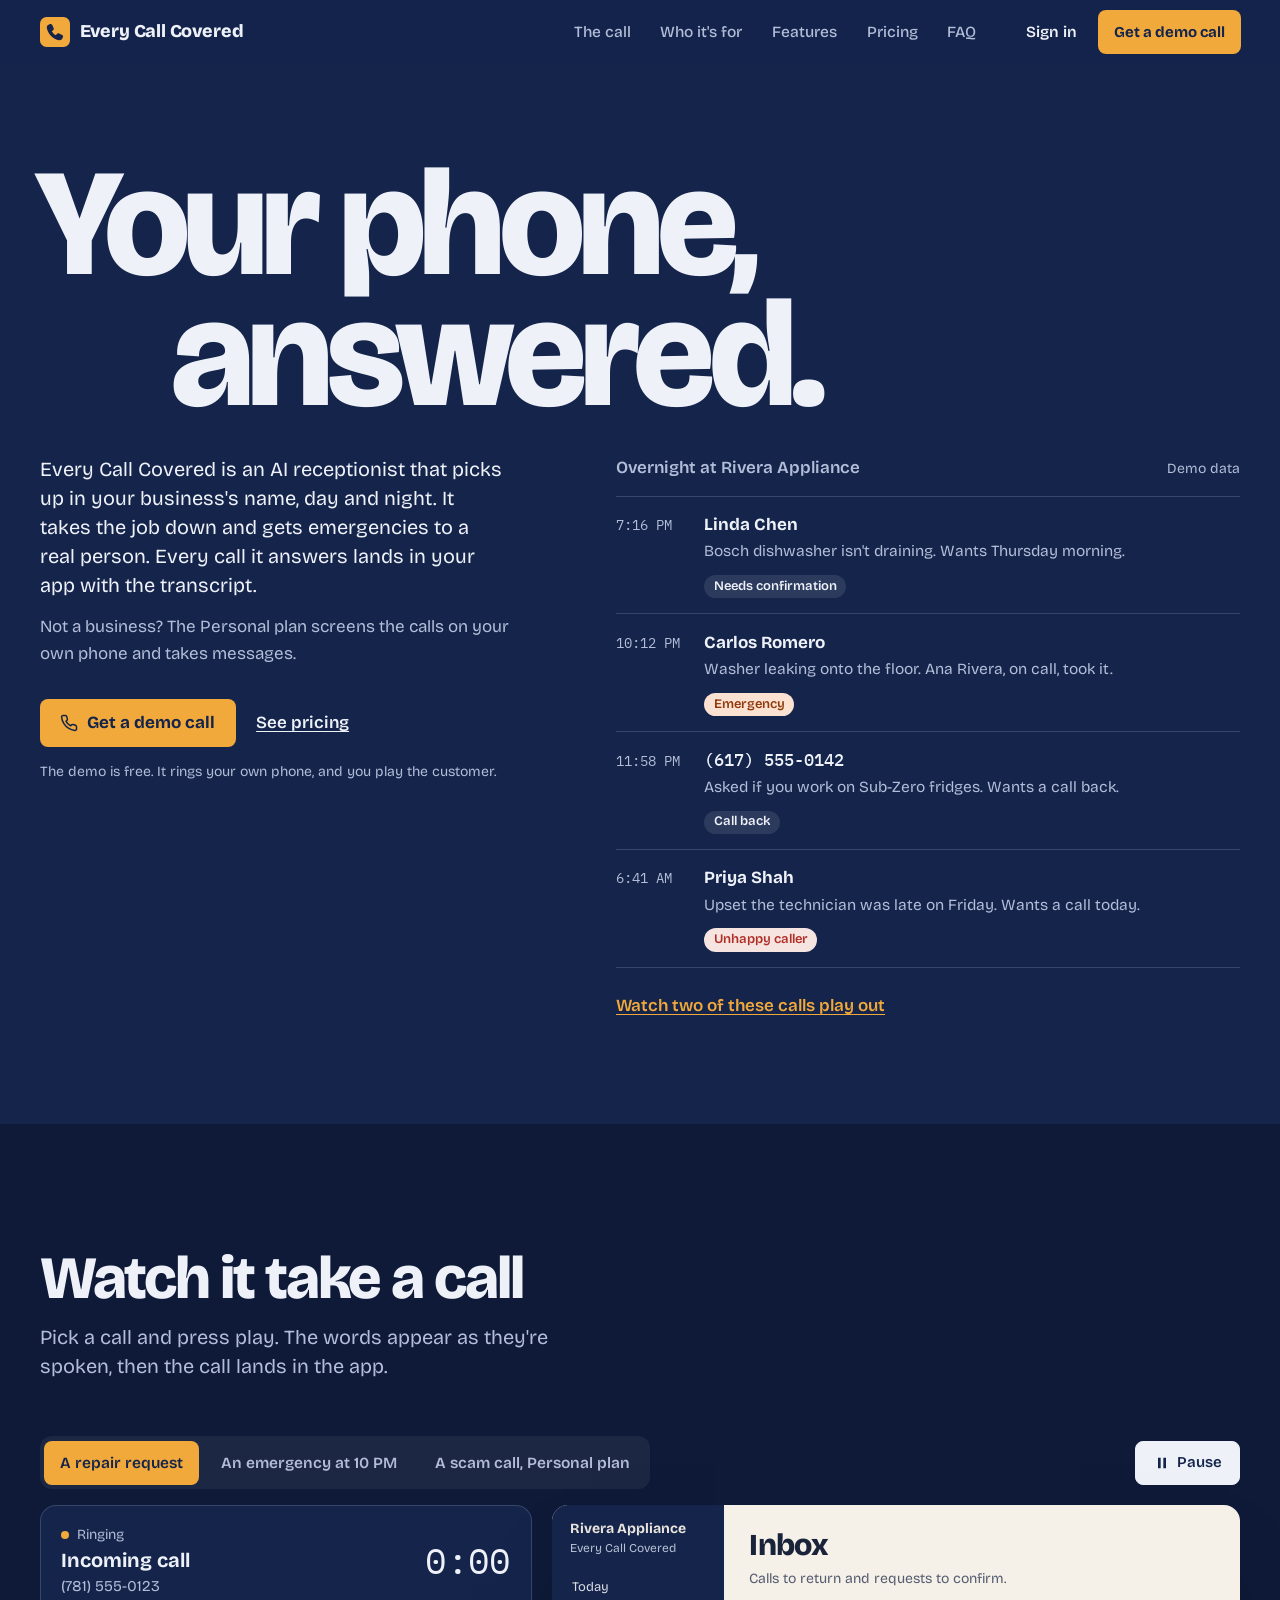
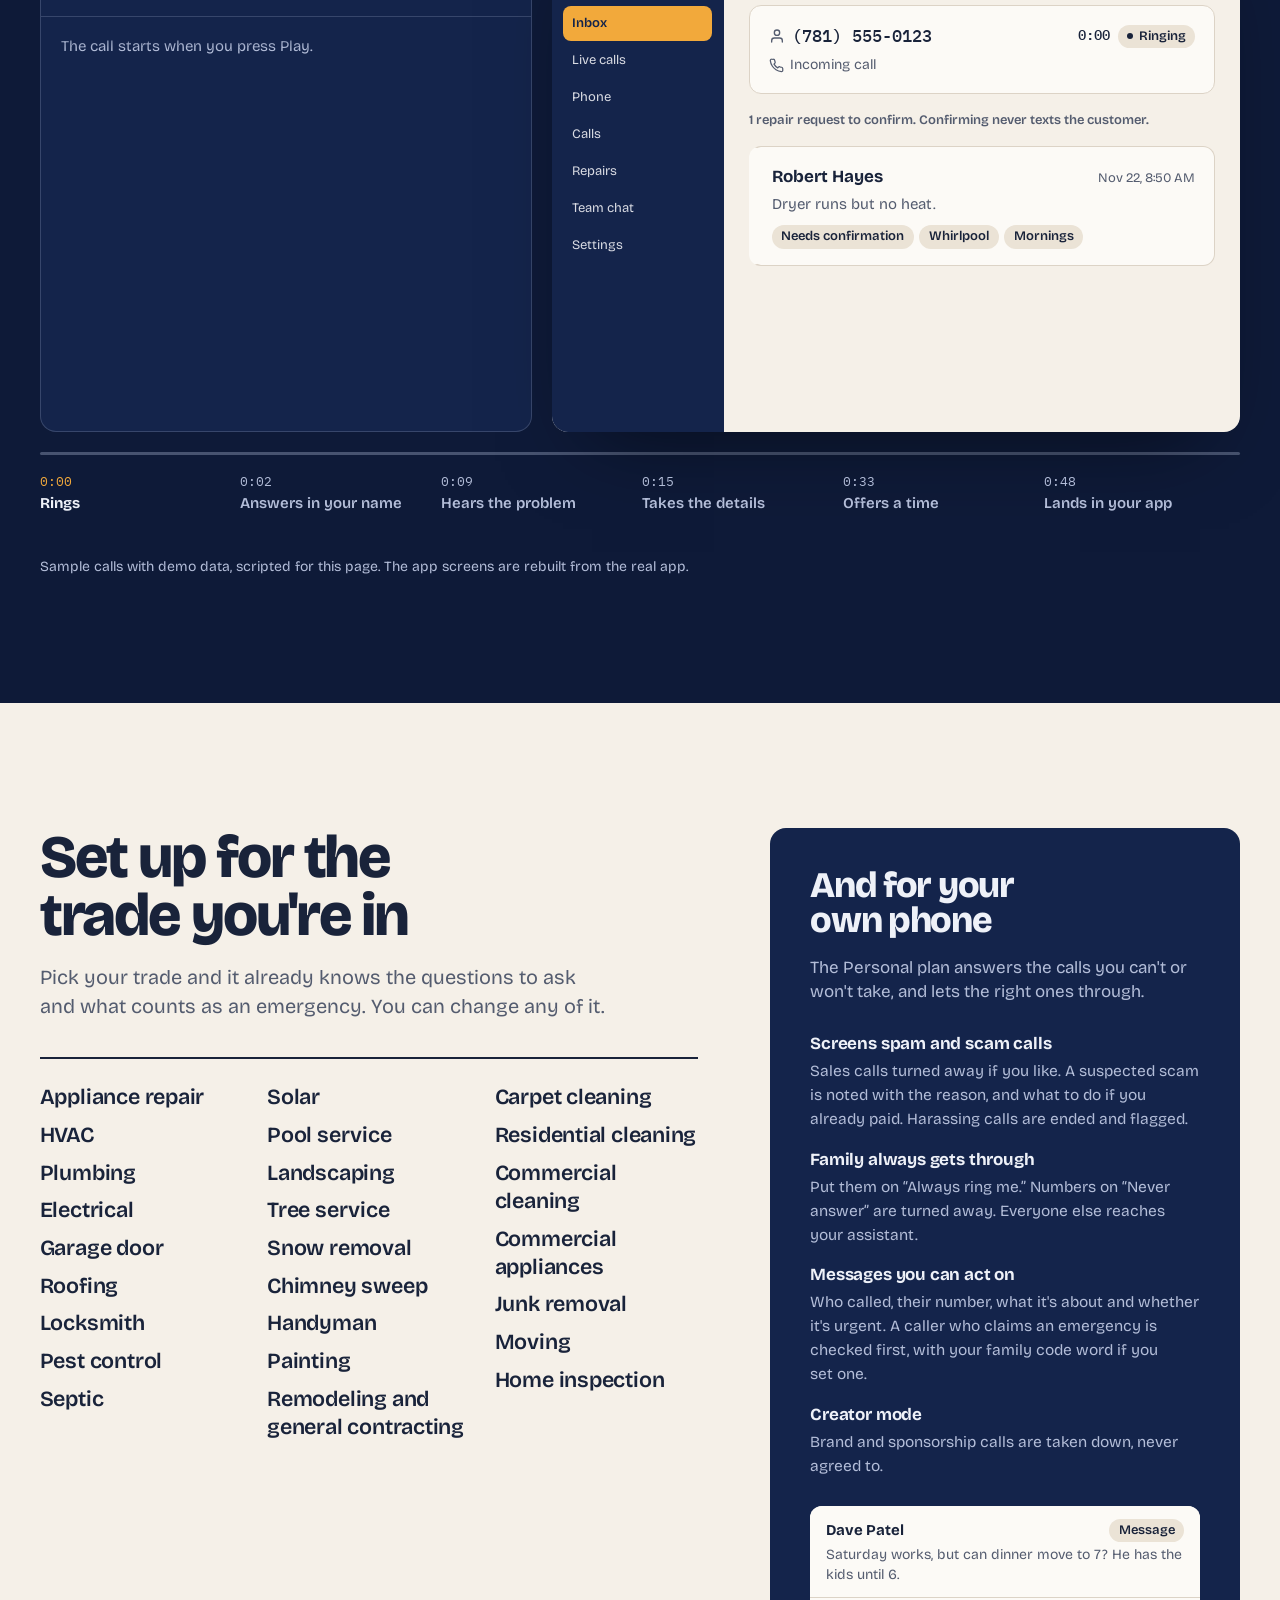
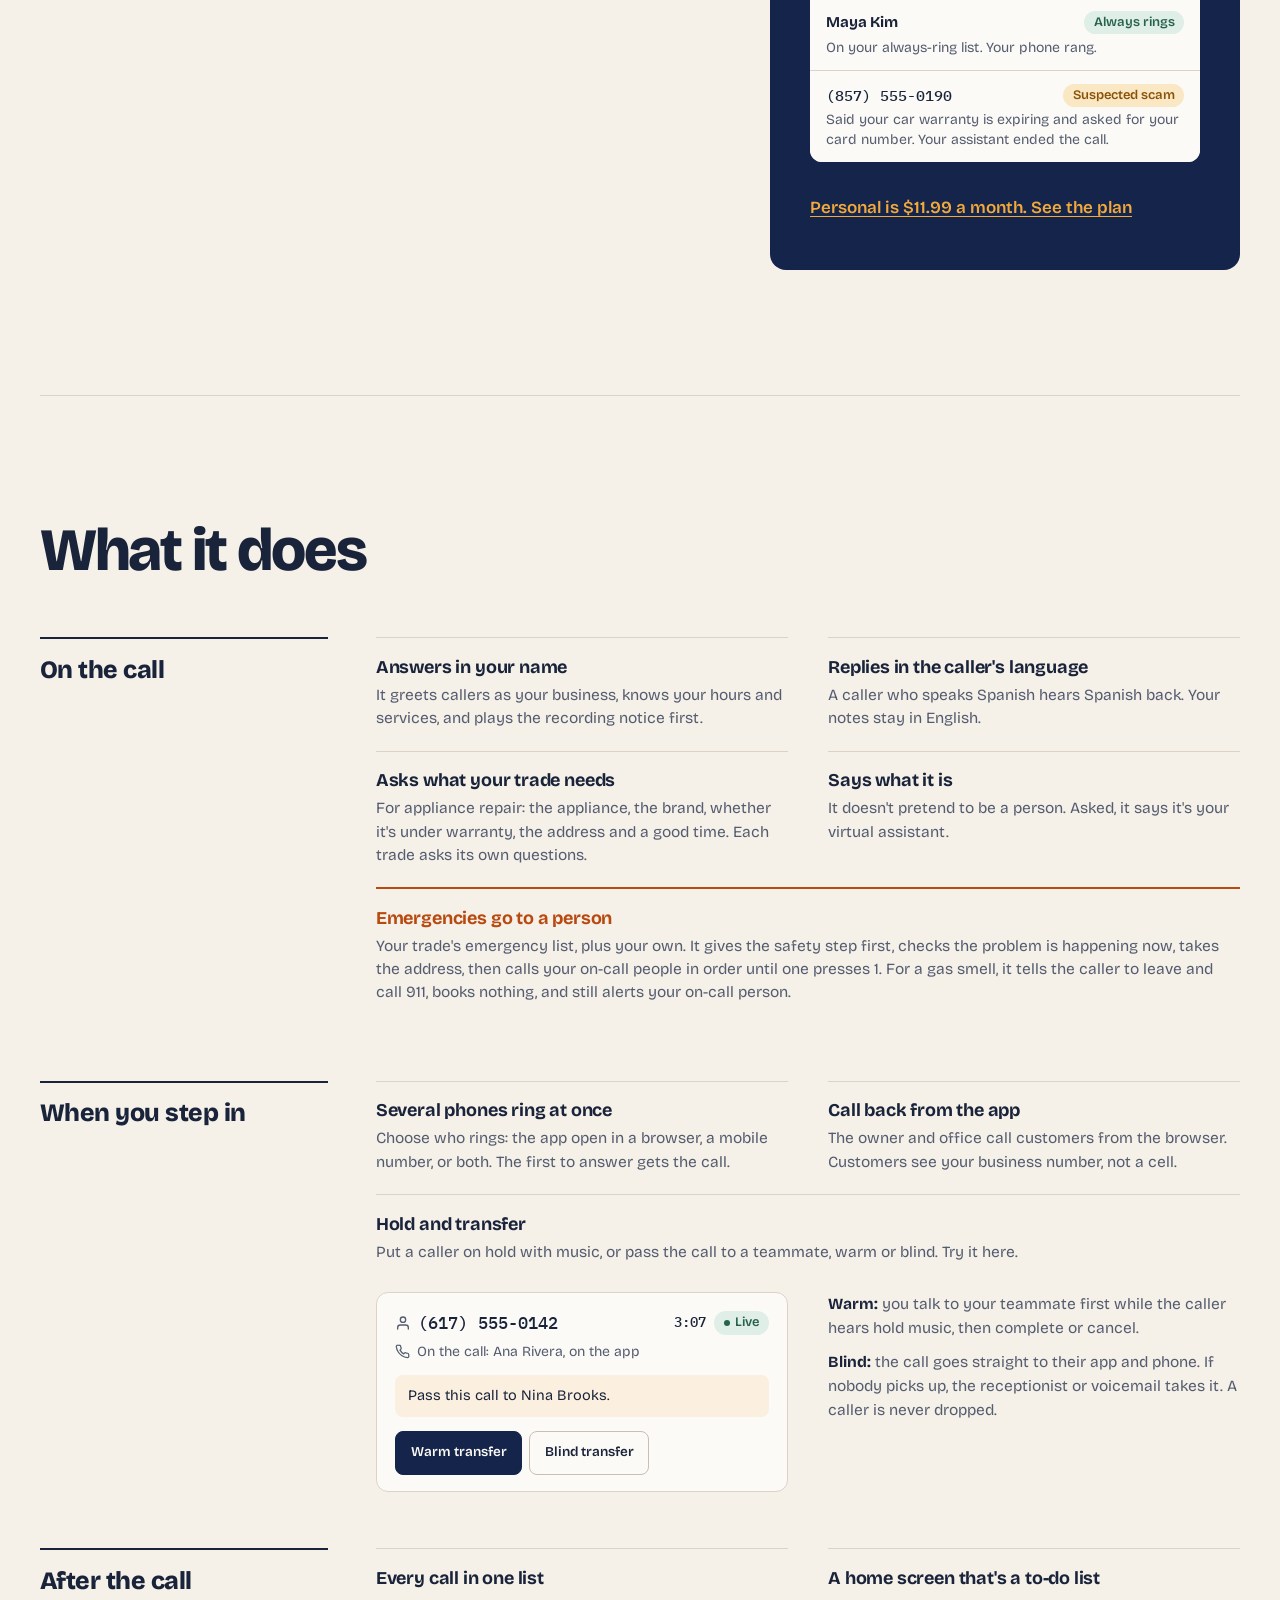
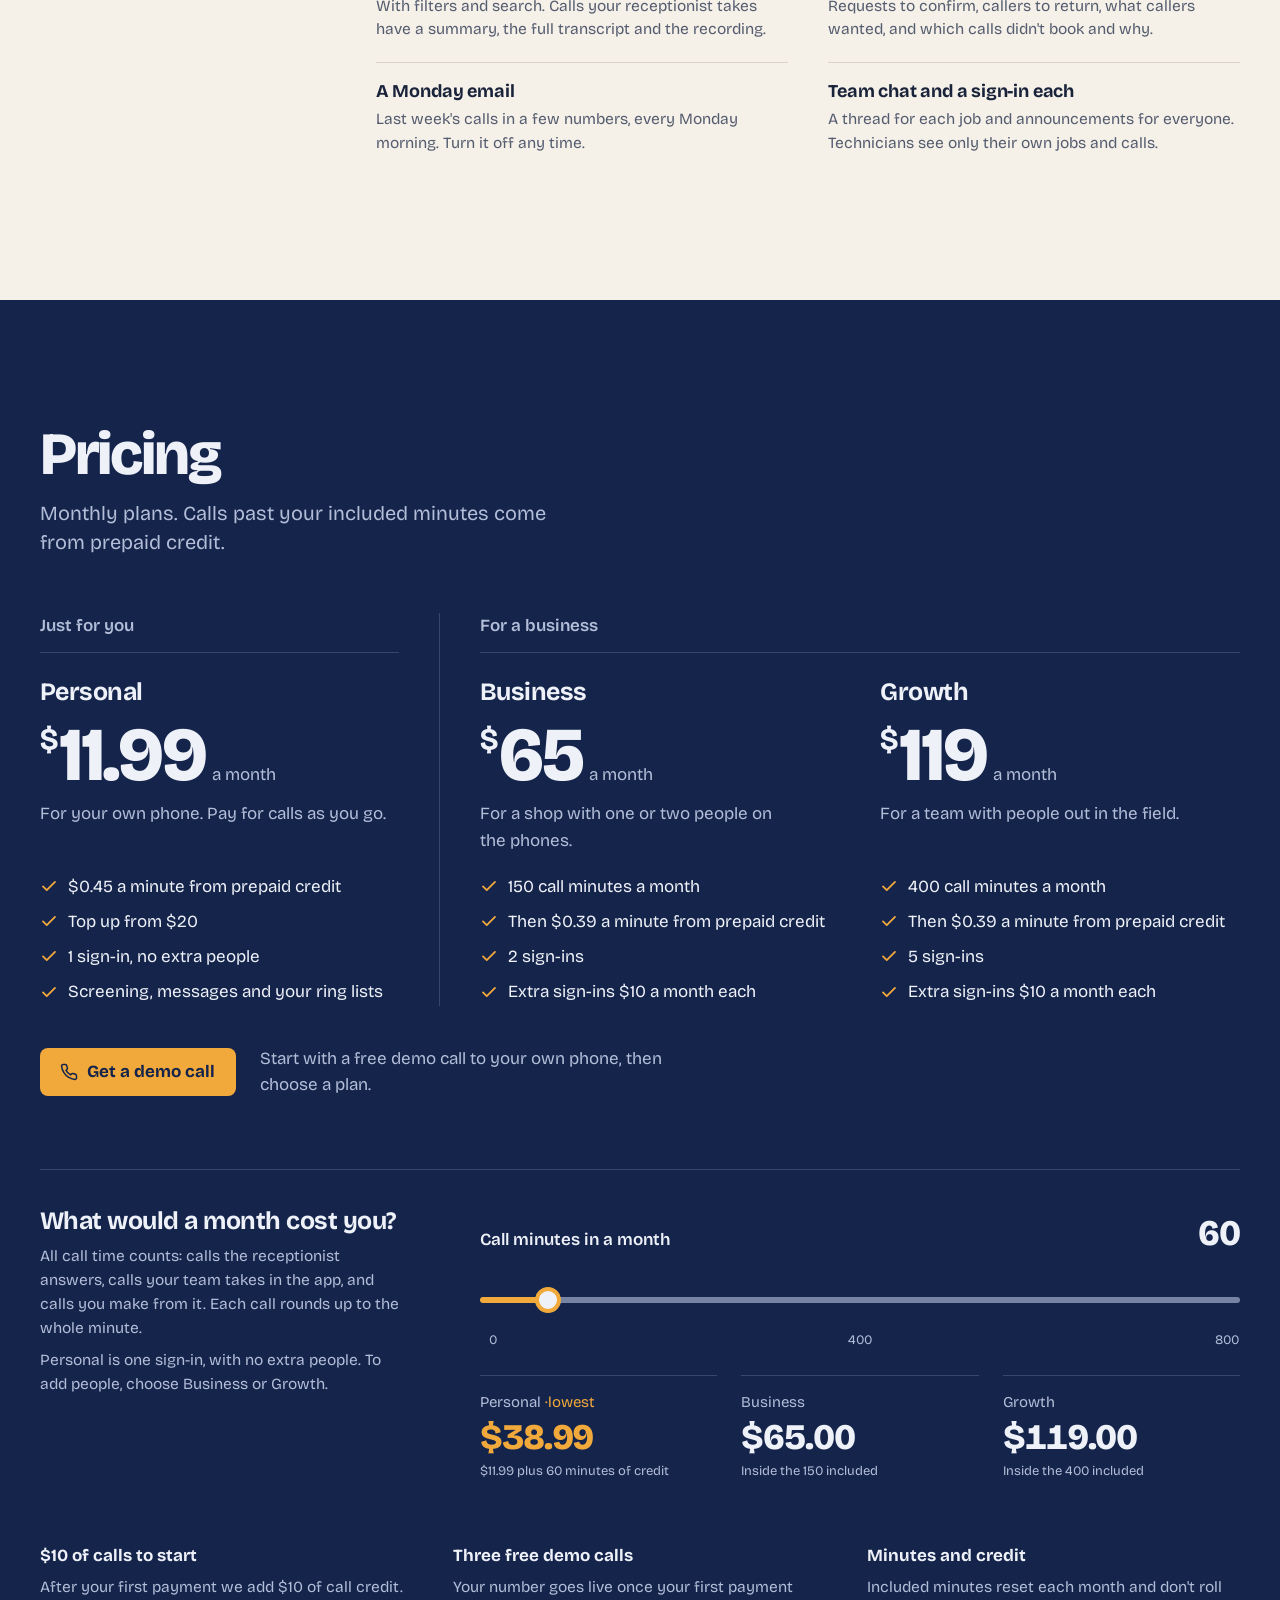
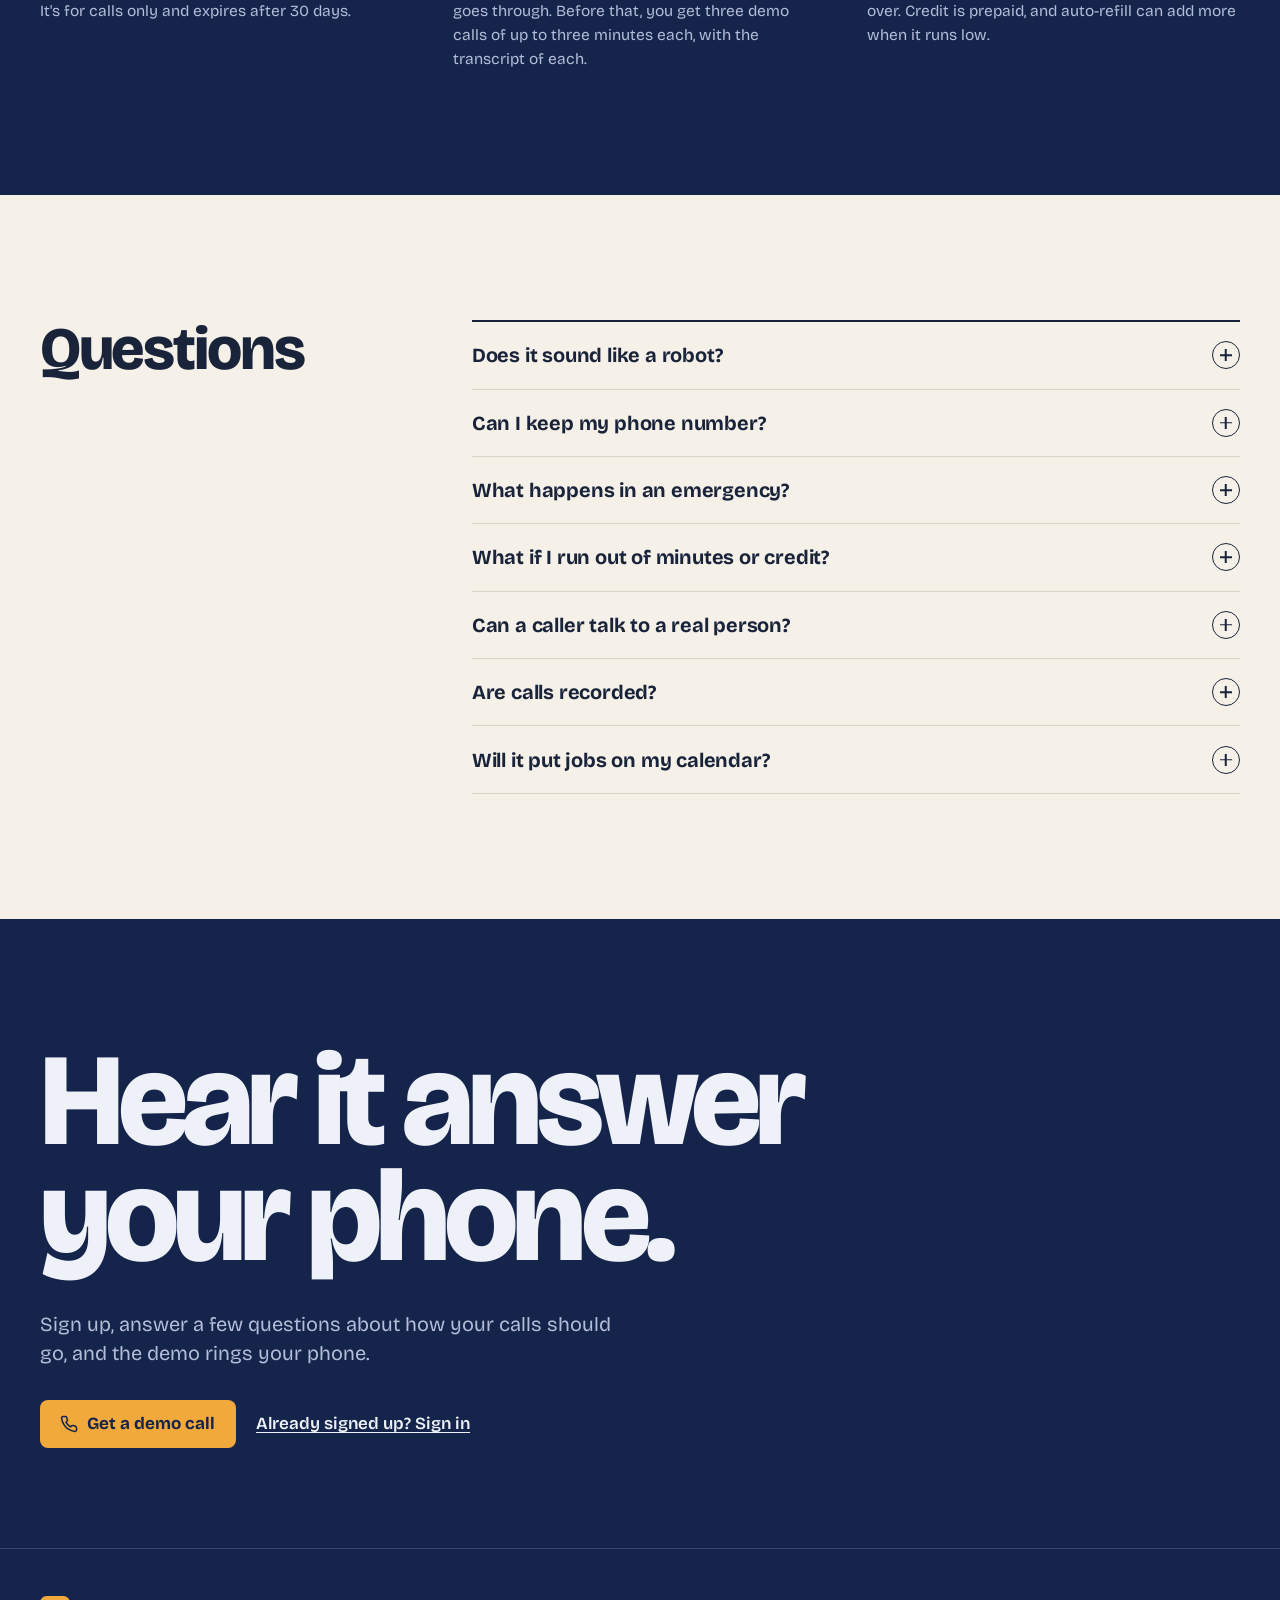
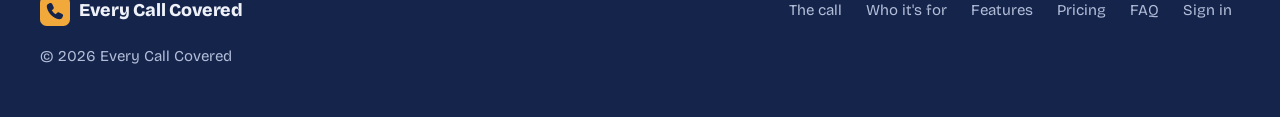
==== commit 9a10f8b8: "Fix the second design review's layout and copy findings - Tablets use the short tab labels (the thir" ====
--- a/index.html
+++ b/index.html
@@ -4,14 +4,14 @@
 <meta charset="utf-8">
 <meta name="viewport" content="width=device-width, initial-scale=1, viewport-fit=cover">
 <title>Every Call Covered: an AI receptionist that answers in your name</title>
-<meta name="description" content="An AI receptionist that answers your phone in your business's name, day and night. It takes the job down, sends emergencies to your on-call person, and puts every call it takes in your app with the transcript. From $65 a month for trade businesses, or $11.99 for your own phone.">
+<meta name="description" content="An AI receptionist that answers your phone in your business's name, day and night. It takes the job down and gets emergencies to your on-call person, and every call it answers lands in your app with the transcript. From $65 a month for trade businesses, or $11.99 for your own phone.">
 <!-- The app's address. Every sign-up, demo and sign-in link (data-app) also carries it in its href, so the links work without JavaScript; assets/site.js keeps them in step with this tag. To move the app, replace the address everywhere in this file. -->
 <meta name="ecc-app-url" content="https://every-call-covered.replit.app/sign-in">
 <meta name="theme-color" content="#14244b">
 <link rel="canonical" href="https://everycallcovered.com/">
 <meta property="og:site_name" content="Every Call Covered">
 <meta property="og:title" content="Every Call Covered: an AI receptionist that answers in your name">
-<meta property="og:description" content="It answers day and night, takes the job down, sends emergencies to your on-call person, and puts every call it takes in your app with the transcript.">
+<meta property="og:description" content="It answers in your business's name day and night, takes the job down and gets emergencies to your on-call person. Every call it answers lands in your app with the transcript.">
 <meta property="og:type" content="website">
 <meta property="og:url" content="https://everycallcovered.com/">
 <meta property="og:locale" content="en_US">
@@ -21,7 +21,7 @@
 <meta property="og:image:alt" content="The top of the Every Call Covered home page: the headline “Your phone, answered.” over an overnight call log.">
 <meta name="twitter:card" content="summary_large_image">
 <meta name="twitter:title" content="Every Call Covered: an AI receptionist that answers in your name">
-<meta name="twitter:description" content="It answers day and night, takes the job down, sends emergencies to your on-call person, and puts every call it takes in your app with the transcript.">
+<meta name="twitter:description" content="It answers in your business's name day and night, takes the job down and gets emergencies to your on-call person. Every call it answers lands in your app with the transcript.">
 <meta name="twitter:image" content="https://everycallcovered.com/assets/og-image.png">
 <meta name="twitter:image:alt" content="The top of the Every Call Covered home page: the headline “Your phone, answered.” over an overnight call log.">
 <link rel="icon" href="/favicon.ico" sizes="48x48">
@@ -81,7 +81,7 @@
   <div class="wrap">
     <h1 id="hero-title"><span>Your phone,</span> <span class="second">answered.</span></h1>
     <div class="hero-copy">
-      <p class="lede">Every Call Covered is an AI receptionist that picks up in your business's name, day and night. It takes the job down, sends emergencies to a real person, and puts each call it answers in your app, with the transcript.</p>
+      <p class="lede">Every Call Covered is an AI receptionist that picks up in your business's name, day and night. It takes the job down and gets emergencies to a real person. Every call it answers lands in your app with the transcript.</p>
       <p class="lede-2">Not a business? The Personal plan screens the calls on your own phone and takes messages.</p>
       <div class="ctas">
         <a class="btn" data-app href="https://every-call-covered.replit.app/sign-in" id="hero-cta"><svg aria-hidden="true"><use href="#i-phone"/></svg>Get a demo call</a>
@@ -115,7 +115,7 @@
         <div class="scenarios" role="tablist" aria-label="Example calls">
           <button role="tab" id="tab-repair" aria-selected="true" aria-controls="stage" data-scenario="repair"><span class="wide-only">A repair request</span><span class="narrow-only">Repair</span></button>
           <button role="tab" id="tab-emergency" aria-selected="false" aria-controls="stage" data-scenario="emergency" tabindex="-1"><span class="wide-only">An emergency at 10 PM</span><span class="narrow-only">Emergency</span></button>
-          <button role="tab" id="tab-scam" aria-selected="false" aria-controls="stage" data-scenario="scam" tabindex="-1"><span class="wide-only">A scam call, Personal plan</span><span class="narrow-only">Scam call</span></button>
+          <button role="tab" id="tab-scam" aria-selected="false" aria-controls="stage" data-scenario="scam" tabindex="-1"><span class="wide-only">A scam call, Personal plan</span><span class="narrow-only">Scam</span></button>
         </div>
         <div class="transport">
           <button class="ghost" id="play" type="button"><svg aria-hidden="true"><use href="#i-play"/></svg><span class="play-label">Play</span></button>
@@ -125,11 +125,10 @@
       <div class="stage" id="stage" role="tabpanel" aria-labelledby="tab-repair">
         <div class="line" id="line" data-state="ended">
           <div class="line-head">
-            <span class="line-state"><span class="led" aria-hidden="true"></span><span id="line-state">Call ended</span></span>
+            <span class="line-state"><span class="led" aria-hidden="true"></span><span id="line-state">Call ended</span><span class="meter" aria-hidden="true"><i></i><i></i><i></i><i></i><i></i><i></i><i></i></span></span>
             <span class="line-who" id="line-who">Your receptionist</span>
-            <span class="line-num" id="line-num">(781) 555-0123</span>
+            <span class="line-num" id="line-num">Caller <span class="num">(781) 555-0123</span></span>
             <span class="clock" id="clock" aria-hidden="true">0:48</span>
-            <span class="meter" aria-hidden="true"><i></i><i></i><i></i><i></i><i></i><i></i><i></i></span>
             <span class="now" aria-hidden="true"><span class="bar"><i id="line-progress" style="width: 100%"></i></span><span id="now-chapter">Lands in your app</span></span>
           </div>
           <div class="transcript resolved" id="transcript" role="log" aria-live="off" aria-label="Transcript" tabindex="0"><div class="msg r"><span class="who">Receptionist, 0:02</span><p>This call may be recorded for training and business purposes. Thanks for calling Rivera Appliance. How can I help you today?</p></div><div class="msg c"><span class="who">Caller, 0:09</span><p>Hi, my <span class="k">Bosch dishwasher isn't draining</span>. There's water sitting in the bottom after every cycle.</p></div><div class="msg r"><span class="who">Receptionist, 0:15</span><p>Sorry about that. I can get a technician out to look at it. Can I get your name and a good number to reach you?</p></div><div class="msg c"><span class="who">Caller, 0:23</span><p><span class="k">Linda Chen</span>, <span class="k">781-555-0123</span>.</p></div><div class="msg r"><span class="who">Receptionist, 0:27</span><p>Thanks, Linda. What's the address for the visit?</p></div><div class="msg c"><span class="who">Caller, 0:30</span><p><span class="k">27 Birch Lane</span> in Springfield.</p></div><div class="msg r"><span class="who">Receptionist, 0:33</span><p>Got it, 27 Birch Lane. Is a morning or an afternoon better for you?</p></div><div class="msg c"><span class="who">Caller, 0:38</span><p><span class="k">Thursday morning</span> would be great.</p></div><div class="msg r"><span class="who">Receptionist, 0:41</span><p>I have that down for Thursday morning. The office will confirm the visit with you.</p></div><div class="msg c"><span class="who">Caller, 0:46</span><p>Perfect, thanks.</p></div></div>
@@ -153,7 +152,7 @@
         <ol class="chapter-list" id="chapters" aria-label="Parts of the call"></ol>
       </div>
       <p class="sr-only" aria-live="polite" id="announce"></p>
-      <p class="demo-note">Sample calls with demo data, scripted for this page. The app screens are copies of the real app's screens.</p>
+      <p class="demo-note">Sample calls with demo data, scripted for this page. The app screens are rebuilt from the real app.</p>
     </div>
   </div>
 </section>
@@ -173,13 +172,13 @@
       </ul>
     </div>
 
-    <aside class="me" aria-labelledby="me-title">
+    <section class="me" aria-labelledby="me-title">
       <h2 id="me-title">And for your own phone</h2>
       <p class="intro">The Personal plan answers the calls you can't or won't take, and lets the right ones through.</p>
       <div class="me-points">
         <div><h3>Screens spam and scam calls</h3><p>Sales calls turned away if you like. A suspected scam is noted with the reason, and what to do if you already paid. Harassing calls are ended and flagged.</p></div>
         <div><h3>Family always gets through</h3><p>Put them on “Always ring me.” Numbers on “Never answer” are turned away. Everyone else reaches your assistant.</p></div>
-        <div><h3>Messages, not voicemail</h3><p>Who called, their number, what it's about and whether it's urgent. A caller who claims an emergency is checked first, with your family code word if you set one.</p></div>
+        <div><h3>Messages you can act on</h3><p>Who called, their number, what it's about and whether it's urgent. A caller who claims an emergency is checked first, with your family code word if you set one.</p></div>
         <div><h3>Creator mode</h3><p>Brand and sponsorship calls are taken down, never agreed to.</p></div>
       </div>
       <div class="mini" role="group" aria-label="Calls today, from the Personal app">
@@ -188,14 +187,14 @@
         <div class="mini-row"><span class="n num">(857) <span class="nw">555-0190</span></span><span class="tag warn">Suspected scam</span><span class="d">Said your car warranty is expiring and asked for your card number. Your assistant ended the call.</span></div>
       </div>
       <p class="me-more"><a class="link" href="#pricing">Personal is $11.99 a month. See the plan</a></p>
-    </aside>
+    </section>
   </div>
 </section>
 
 <section class="features" id="features" aria-labelledby="features-title">
   <div class="wrap features-inner">
     <div class="section-head">
-      <h2 id="features-title">From the first ring to the inbox</h2>
+      <h2 id="features-title">What it does</h2>
     </div>
 
     <div class="groups">
@@ -206,7 +205,7 @@
           <li><strong>Replies in the caller's language</strong><span>A caller who speaks Spanish hears Spanish back. Your notes stay in English.</span></li>
           <li><strong>Asks what your trade needs</strong><span>For appliance repair: the appliance, the brand, whether it's under warranty, the address and a good time. Each trade asks its own questions.</span></li>
           <li><strong>Says what it is</strong><span>It doesn't pretend to be a person. Asked, it says it's your virtual assistant.</span></li>
-          <li class="wide"><strong>Emergencies go to a person</strong><span>Your trade's emergency list, plus your own. It gives the safety step first, checks the problem is happening now, takes the address, then calls your on-call people in order until one presses 1. For a gas smell, it tells the caller to leave and call 911, books nothing, and still alerts your on-call person.</span></li>
+          <li class="wide key"><strong>Emergencies go to a person</strong><span>Your trade's emergency list, plus your own. It gives the safety step first, checks the problem is happening now, takes the address, then calls your on-call people in order until one presses 1. For a gas smell, it tells the caller to leave and call 911, books nothing, and still alerts your on-call person.</span></li>
         </ul>
       </div>
 
@@ -317,21 +316,22 @@
         <p class="hint">Personal is one sign-in, with no extra people. To add people, choose Business or Growth.</p>
       </div>
       <div>
+        <p class="no-js-only calc-example">At 60 call minutes a month:</p>
         <div class="readout"><label for="minutes">Call minutes in a month</label><output class="minutes" id="minutes-out" for="minutes">60</output></div>
         <input class="range" type="range" id="minutes" min="0" max="800" step="10" value="60" aria-valuetext="60 minutes" style="--p: .075">
         <div class="range-scale" aria-hidden="true"><span style="--x: 0">0</span><span style="--x: .5">400</span><span style="--x: 1">800</span></div>
         <ul class="totals" id="totals">
-          <li data-plan="personal"><span class="p">Personal</span><span class="v">$38.99</span><span class="why">$11.99 plus 60 minutes of credit</span></li>
-          <li data-plan="business"><span class="p">Business</span><span class="v">$65.00</span><span class="why">Inside the 150 included</span></li>
-          <li data-plan="growth"><span class="p">Growth</span><span class="v">$119.00</span><span class="why">Inside the 400 included</span></li>
+          <li data-plan="personal" class="best"><span class="p">Personal</span><span class="v">$38.99</span><span class="why">$11.99 + 60 min at $0.45</span></li>
+          <li data-plan="business"><span class="p">Business</span><span class="v">$65.00</span><span class="why">Within the 150 included minutes</span></li>
+          <li data-plan="growth"><span class="p">Growth</span><span class="v">$119.00</span><span class="why">Within the 400 included minutes</span></li>
         </ul>
       </div>
     </div>
 
     <div class="good-to-know">
-      <div><h4>$10 of calls to start</h4><p>After your first payment we add $10 of call credit. It's for calls only and expires after 30 days.</p></div>
-      <div><h4>Three free demo calls</h4><p>Your number goes live once your first payment goes through. Before that, you get three demo calls of up to three minutes each, with the transcript of each.</p></div>
-      <div><h4>Minutes and credit</h4><p>Included minutes reset each month and don't roll over. Credit is prepaid, and auto-refill can add more when it runs low.</p></div>
+      <div><h3>$10 of calls to start</h3><p>After your first payment we add $10 of call credit. It's for calls only and expires after 30 days.</p></div>
+      <div><h3>Three free demo calls</h3><p>Your number goes live once your first payment goes through. Before that, you get three demo calls of up to three minutes each, with the transcript of each.</p></div>
+      <div><h3>Minutes and credit</h3><p>Included minutes reset each month and don't roll over. Credit is prepaid, and auto-refill can add more when it runs low.</p></div>
     </div>
   </div>
 </section>
@@ -369,7 +369,7 @@
       </details>
       <details>
         <summary>Will it put jobs on my calendar?<span class="pm" aria-hidden="true"></span></summary>
-        <div class="a"><p>No. Every request lands in your inbox as "Needs confirmation." You confirm, edit, assign or decline it. Nothing is scheduled on its own, and confirming never texts the customer.</p></div>
+        <div class="a"><p>No. Every request lands in your inbox as “Needs confirmation.” You confirm, edit, assign or decline it. Nothing is scheduled on its own, and confirming never texts the customer.</p></div>
       </details>
     </div>
   </div>
--- a/assets/site.css
+++ b/assets/site.css
@@ -117,7 +117,7 @@
 .head-actions .signin { padding: .6rem .8rem; text-decoration: none; font-weight: 600; font-size: .9688rem; min-height: 44px; display: inline-flex; align-items: center; border-radius: var(--radius-control); }
 .head-actions .signin:hover { background: rgba(255, 255, 255, .06); }
 .brand, .head-actions a { white-space: nowrap; }
-.site-head .brand { min-width: 0; }
+.site-head .brand { min-width: 44px; }
 .head-actions { flex: none; }
 @media (max-width: 479px) { .site-head .brand span { white-space: normal; line-height: 1.1; font-size: min(1em, 4.6vw); } }
 @media (max-width: 899px) { .site-nav { display: none; } .head-actions { margin-left: auto; } }
@@ -200,7 +200,7 @@
 .transport .ghost { white-space: nowrap; background: var(--moon); color: var(--navy); border-color: var(--moon); padding-inline: 1.1rem; }
 .transport .ghost:hover { background: #fff; border-color: #fff; }
 .ghost {
-  min-height: 44px; padding: .5rem .95rem; border-radius: var(--radius-control); border: 1px solid rgba(179, 189, 216, .5);
+  min-height: 44px; padding: .5rem .95rem; border-radius: var(--radius-control); border: 1px solid rgba(179, 189, 216, .62);
   background: none; color: var(--moon); font-weight: 600; font-size: .9375rem; cursor: pointer; display: inline-flex; align-items: center; gap: .45rem;
   transition: background-color .18s ease, border-color .18s ease;
 }
@@ -225,7 +225,7 @@
 .line-who { font-weight: 700; font-size: var(--step-1); line-height: 1.25; overflow-wrap: break-word; }
 .line-num { font-family: var(--mono); color: var(--moon-dim); font-size: .9375rem; }
 .clock { grid-row: 1 / 4; grid-column: 2; align-self: center; font-family: var(--mono); font-size: clamp(1.6rem, 1.2rem + 1.4vw, 2.25rem); font-weight: 400; letter-spacing: -.02em; font-variant-numeric: tabular-nums; line-height: 1; }
-.meter { display: flex; gap: 3px; align-items: center; height: 18px; margin-top: .35rem; }
+.meter { display: inline-flex; gap: 3px; align-items: center; height: 14px; margin-left: .35rem; }
 .meter i { width: 3px; height: 4px; border-radius: 2px; background: var(--moon-dim); opacity: .5; transition: height .12s ease; }
 .line[data-speaking="r"] .meter i, .line[data-speaking="c"] .meter i { opacity: 1; background: var(--amber); }
 .line[data-speaking="c"] .meter i { background: var(--chip); }
@@ -237,7 +237,7 @@
 }
 @keyframes bar { 0%, 100% { height: 4px; } 50% { height: 16px; } }
 
-.transcript { flex: 1 1 0; min-height: 0; padding: 1.1rem 1.25rem 1.4rem; overflow-y: auto; -webkit-mask-image: linear-gradient(to bottom, transparent 0, #000 .6rem); mask-image: linear-gradient(to bottom, transparent 0, #000 .6rem); display: flex; flex-direction: column; gap: .75rem; scroll-behavior: smooth; }
+.transcript { flex: 1 1 0; min-height: 0; padding: 1.1rem 1.25rem 1.4rem; overflow-y: auto; -webkit-mask-image: linear-gradient(to bottom, transparent 0, #000 2rem); mask-image: linear-gradient(to bottom, transparent 0, #000 2rem); display: flex; flex-direction: column; gap: .75rem; scroll-behavior: smooth; }
 .transcript:empty::before { content: "The call starts when you press Play."; color: var(--moon-dim); font-size: .9375rem; }
 .msg { max-width: 88%; display: grid; gap: .25rem; }
 .msg .who { font-size: .8125rem; font-weight: 600; color: var(--moon-dim); }
@@ -339,7 +339,7 @@
 .chapter-list .l { font-weight: 600; font-size: .9375rem; line-height: 1.25; }
 .chapter-list button[aria-current="step"] { color: var(--moon); }
 .chapter-list button[aria-current="step"] .t { color: var(--amber); }
-.chapter-list button.done { color: var(--moon-dim); }
+.chapter-list button.done { color: #d4daea; }
 .chapter-list button[aria-current="step"] .l { font-weight: 700; }
 .demo-note { margin-top: 1rem; font-size: var(--step--1); color: var(--moon-dim); }
 
@@ -426,8 +426,8 @@
 .calc .readout { display: flex; justify-content: space-between; align-items: baseline; gap: 1rem; font-weight: 600; }
 .calc output.minutes { font-size: var(--step-3); font-weight: 800; letter-spacing: -.03em; font-variant-numeric: tabular-nums; }
 .range { width: 100%; margin: 1rem 0 .25rem; accent-color: var(--amber); height: 44px; background: none; -webkit-appearance: none; appearance: none; cursor: pointer; }
-.range::-webkit-slider-runnable-track { --at: calc(13px + (100% - 26px) * var(--p, .075)); height: 6px; border-radius: 6px; background: linear-gradient(to right, var(--amber) var(--at), rgba(179, 189, 216, .45) var(--at)); }
-.range::-moz-range-track { height: 6px; border-radius: 6px; background: rgba(179, 189, 216, .45); }
+.range::-webkit-slider-runnable-track { --at: calc(13px + (100% - 26px) * var(--p, .075)); height: 6px; border-radius: 6px; background: linear-gradient(to right, var(--amber) var(--at), rgba(179, 189, 216, .62) var(--at)); }
+.range::-moz-range-track { height: 6px; border-radius: 6px; background: rgba(179, 189, 216, .62); }
 .range::-moz-range-progress { height: 6px; border-radius: 6px; background: var(--amber); }
 .range::-webkit-slider-thumb { -webkit-appearance: none; width: 26px; height: 26px; margin-top: -10px; border-radius: 50%; background: var(--moon); border: 4px solid var(--amber); transition: transform .12s ease; }
 .range::-moz-range-thumb { width: 18px; height: 18px; border-radius: 50%; background: var(--moon); border: 4px solid var(--amber); }
@@ -444,7 +444,7 @@
 .totals .why { display: block; font-size: .8125rem; color: var(--moon-dim); margin-top: .2rem; }
 .good-to-know { margin-top: 3rem; display: grid; grid-template-columns: minmax(0, 1fr); gap: 1.25rem 2.5rem; }
 @media (min-width: 760px) { .good-to-know { grid-template-columns: repeat(3, minmax(0, 1fr)); } }
-.good-to-know h4 { margin: 0 0 .35rem; font-size: 1.0625rem; font-weight: 700; }
+.good-to-know h3 { margin: 0 0 .35rem; font-size: 1.0625rem; font-weight: 700; }
 .good-to-know p { color: var(--moon-dim); font-size: .9688rem; }
 
 /* ---------- FAQ ---------- */
@@ -458,7 +458,7 @@
   padding: 1.2rem 0; min-height: 44px; font-size: var(--step-1); font-weight: 700; letter-spacing: -.01em; line-height: 1.3;
 }
 .qa summary::-webkit-details-marker { display: none; }
-.qa summary:hover { color: #000; }
+.qa summary:hover { color: var(--navy); }
 .qa .pm { width: 28px; height: 28px; border-radius: 50%; border: 1.5px solid var(--ink); position: relative; transition: background-color .2s ease, transform .25s var(--ease-out); }
 .qa .pm::before, .qa .pm::after { content: ""; position: absolute; left: 50%; top: 50%; width: 12px; height: 1.5px; background: var(--ink); translate: -50% -50%; transition: transform .25s var(--ease-out), background-color .2s; }
 .qa .pm::after { transform: rotate(90deg); }
@@ -478,8 +478,8 @@
 /* ---------- Footer ---------- */
 .site-foot { border-top: 1px solid var(--rule-on-navy); padding: 2.5rem 0 3rem; font-size: .9375rem; color: var(--moon-dim); }
 .site-foot .wrap { display: flex; flex-wrap: wrap; gap: 1.5rem 3rem; justify-content: space-between; align-items: flex-start; }
-.site-foot nav ul { list-style: none; margin: 0; padding: 0; display: flex; flex-wrap: wrap; gap: .25rem 1.25rem; }
-.site-foot nav a { text-decoration: none; min-height: 44px; min-width: 44px; display: inline-flex; align-items: center; justify-content: center; }
+.site-foot nav ul { list-style: none; margin: 0; padding: 0; display: flex; flex-wrap: wrap; gap: .25rem .5rem; }
+.site-foot nav a { text-decoration: none; min-height: 44px; padding-inline: .5rem; display: inline-flex; align-items: center; }
 .site-foot nav a:hover { color: var(--moon); text-decoration: underline; }
 .site-foot .brand { color: var(--moon); }
 
@@ -498,7 +498,7 @@
 .log-more { margin-top: 1rem; }
 .log-more .link { color: var(--amber); }
 .app.compact { min-height: 0; display: block; box-shadow: none; background: none; border-radius: 0; overflow: visible; }
-.live-card .who .caller-num { font-weight: 700; white-space: nowrap; }
+.live-card .who .caller-num { font-family: var(--mono); font-weight: 500; }
 .transfer-demo .explain p + p { margin-top: .6rem; }
 .site-foot .copy { margin-top: .75rem; }
 
@@ -521,14 +521,14 @@
 .calls-today .landing { gap: 0; }
 .calls-today .landing .mini-row { border-bottom: 0; }
 
-.app-note:empty { display: none; }
+.app-note:empty { min-height: 0; margin: 0; }
 @media (max-width: 639px) {
   .scenarios { flex-wrap: wrap; overflow: visible; }
   .scenarios [role="tab"] { flex: 1 1 auto; }
 }
 @media (max-width: 959px) {
   .line { min-height: 0; }
-  .transcript { flex: none; height: 460px; }
+  .transcript { flex: none; height: min(27em, 72svh); }
   .app { min-height: 0; }
 }
 @media (prefers-reduced-motion: reduce) {
@@ -542,10 +542,11 @@
 /* Short labels on narrow screens */
 .narrow-only { display: none; }
 @media (max-width: 399px) { .head-actions .wide-only { display: none; } .head-actions .narrow-only { display: inline; } }
-@media (max-width: 639px) { .scenarios .wide-only { display: none; } .scenarios .narrow-only { display: inline; } .scenarios [role="tab"] { padding-inline: .7rem; } }
+@media (max-width: 959px) { .scenarios .wide-only { display: none; } .scenarios .narrow-only { display: inline; } .scenarios [role="tab"] { padding-inline: .7rem; } }
+@media (max-width: 639px) { .scenarios { display: grid; grid-template-columns: repeat(3, minmax(0, 1fr)); } .transport { flex: 1 1 100%; } .transport .ghost { width: 100%; justify-content: center; } }
 
 /* Menu below 900px */
-.menu-btn { display: none; width: 44px; height: 44px; border: 1px solid rgba(179, 189, 216, .5); border-radius: var(--radius-control); background: none; cursor: pointer; align-items: center; justify-content: center; }
+.menu-btn { display: none; width: 44px; height: 44px; border: 1px solid rgba(179, 189, 216, .62); border-radius: var(--radius-control); background: none; cursor: pointer; align-items: center; justify-content: center; }
 .menu-btn svg { width: 20px; height: 20px; }
 .menu-btn[aria-expanded="true"] { background: rgba(255, 255, 255, .08); }
 @media (max-width: 899px) { .menu-btn { display: inline-flex; } }
@@ -581,7 +582,7 @@
   .player-bar { flex-wrap: wrap; }
   .scenarios { flex: 1 1 100%; }
   .trades li { font-size: 1rem; padding: .2rem 0; }
-  .transcript { height: 400px; }
+  .transcript { height: min(24em, 72svh); }
 }
 .me-more { margin-top: 1.5rem; }
 .me-more .link { color: var(--amber); }
@@ -612,9 +613,28 @@
 .no-js-only { display: none; }
 html:not(.js) .no-js-only { display: inline; }
 html:not(.js) .transfer-demo .app { display: none; }
-.line-num { white-space: nowrap; }
+.line-num { white-space: nowrap; font-family: var(--sans); }
+.line-num .num { font-size: .9375rem; color: var(--moon-dim); }
 /* With very large text on a narrow phone, the header keeps the mark and drops the wordmark (the link keeps its name) */
 .site-head > .wrap { container: head / inline-size; }
 @container head (max-width: 15em) {
   .site-head .brand span { position: absolute; width: 1px; height: 1px; overflow: hidden; clip: rect(0 0 0 0); white-space: nowrap; }
 }
+
+/* The emergency path is the one feature that wakes someone up: it gets the emergency colour */
+.items li.key { border-top: 2px solid var(--emergency); }
+.items li.key strong { color: var(--emergency); }
+/* The calculator marks the lowest total at the chosen minutes */
+.totals li.best .v { color: var(--amber); }
+.totals li.best .p::after { content: " \00b7 lowest"; color: var(--amber); }
+/* Four app buttons on a phone sit two by two */
+@media (max-width: 479px) { .inbox-row .app-actions { display: grid; grid-template-columns: repeat(2, minmax(0, 1fr)); } .inbox-row .app-btn { justify-content: center; } }
+/* Without JavaScript: the whole transcript shows, the section links sit in a row under the header, and the calculator reads as an example */
+html:not(.js) .transcript { flex: none; height: auto; overflow: visible; -webkit-mask-image: none; mask-image: none; }
+html:not(.js) .readout { display: none; }
+html:not(.js) .calc-example { display: block; font-weight: 600; }
+@media (max-width: 899px) {
+  html:not(.js) .menu[hidden] { display: block; padding: 0 0 .25rem; }
+  html:not(.js) .menu .wrap { display: flex; flex-wrap: wrap; gap: 0 1rem; }
+  html:not(.js) .menu a { border: 0; font-size: 1rem; min-height: 44px; }
+}
